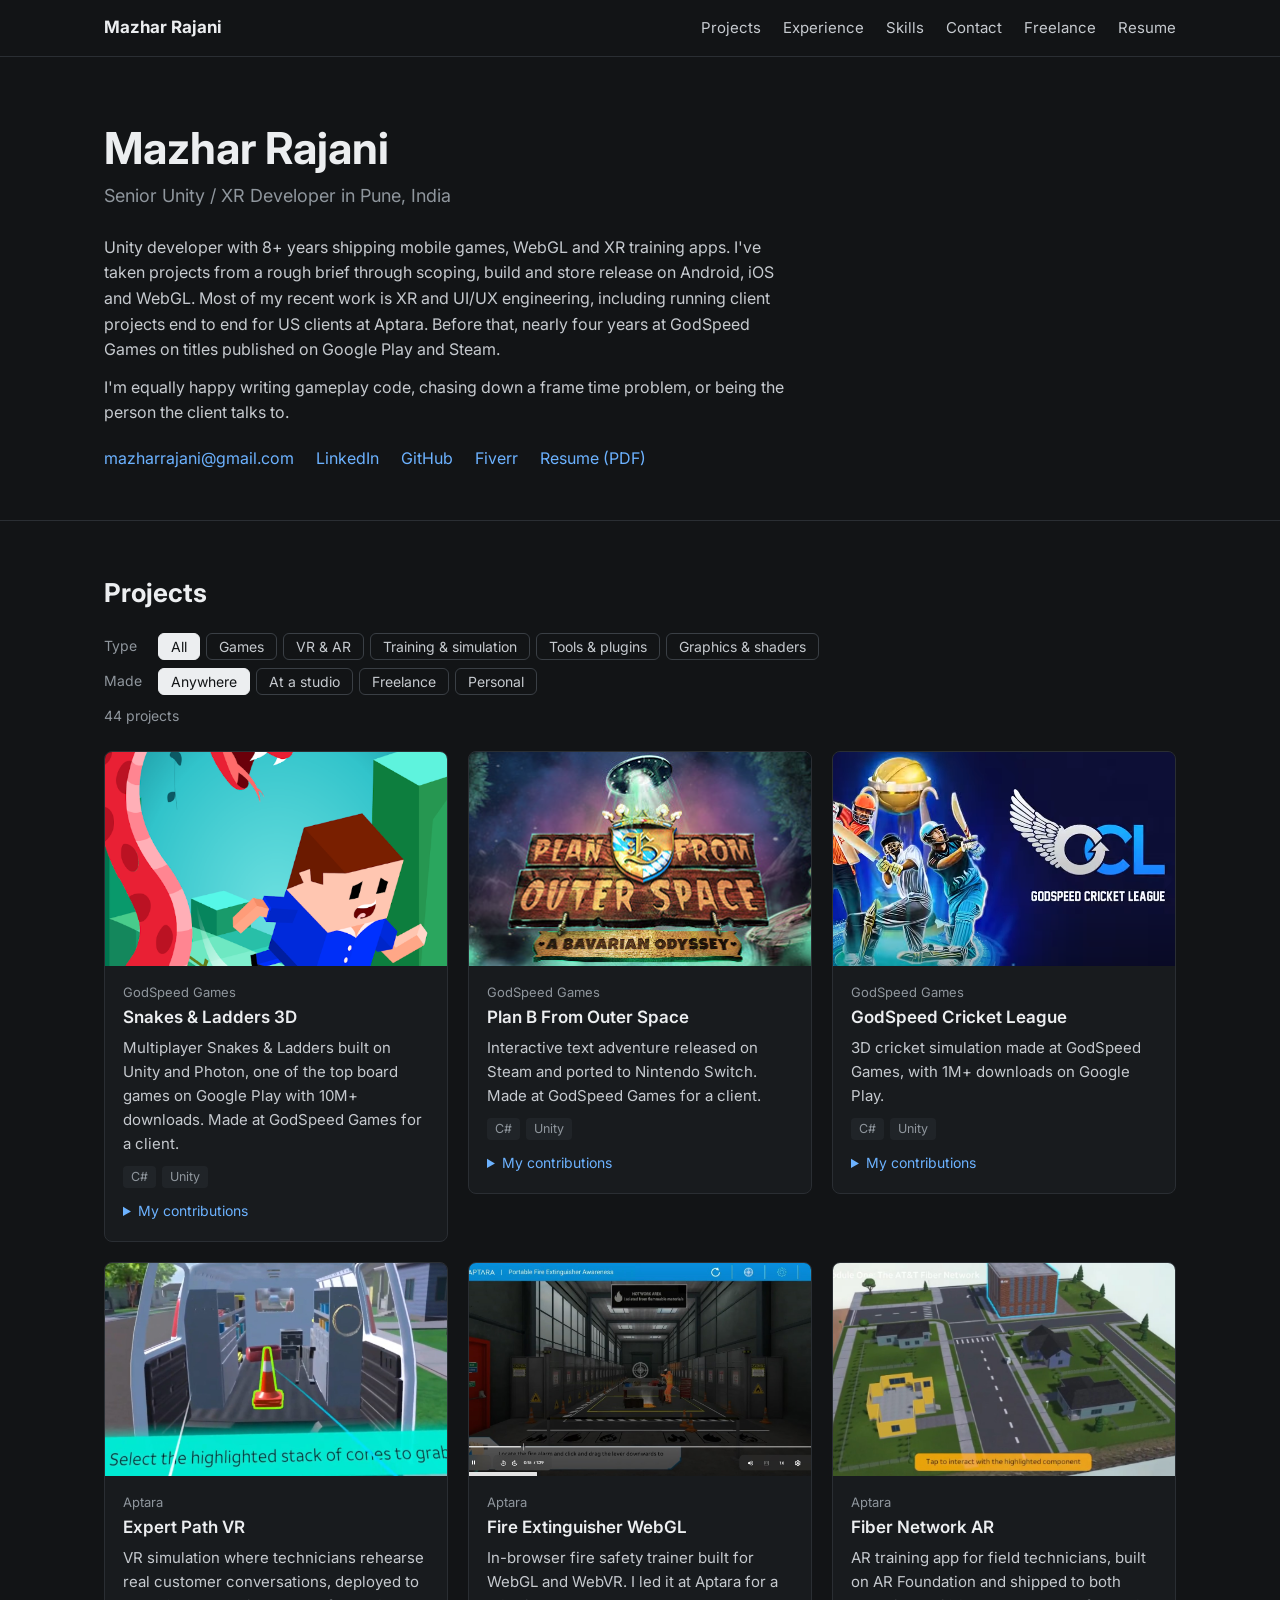
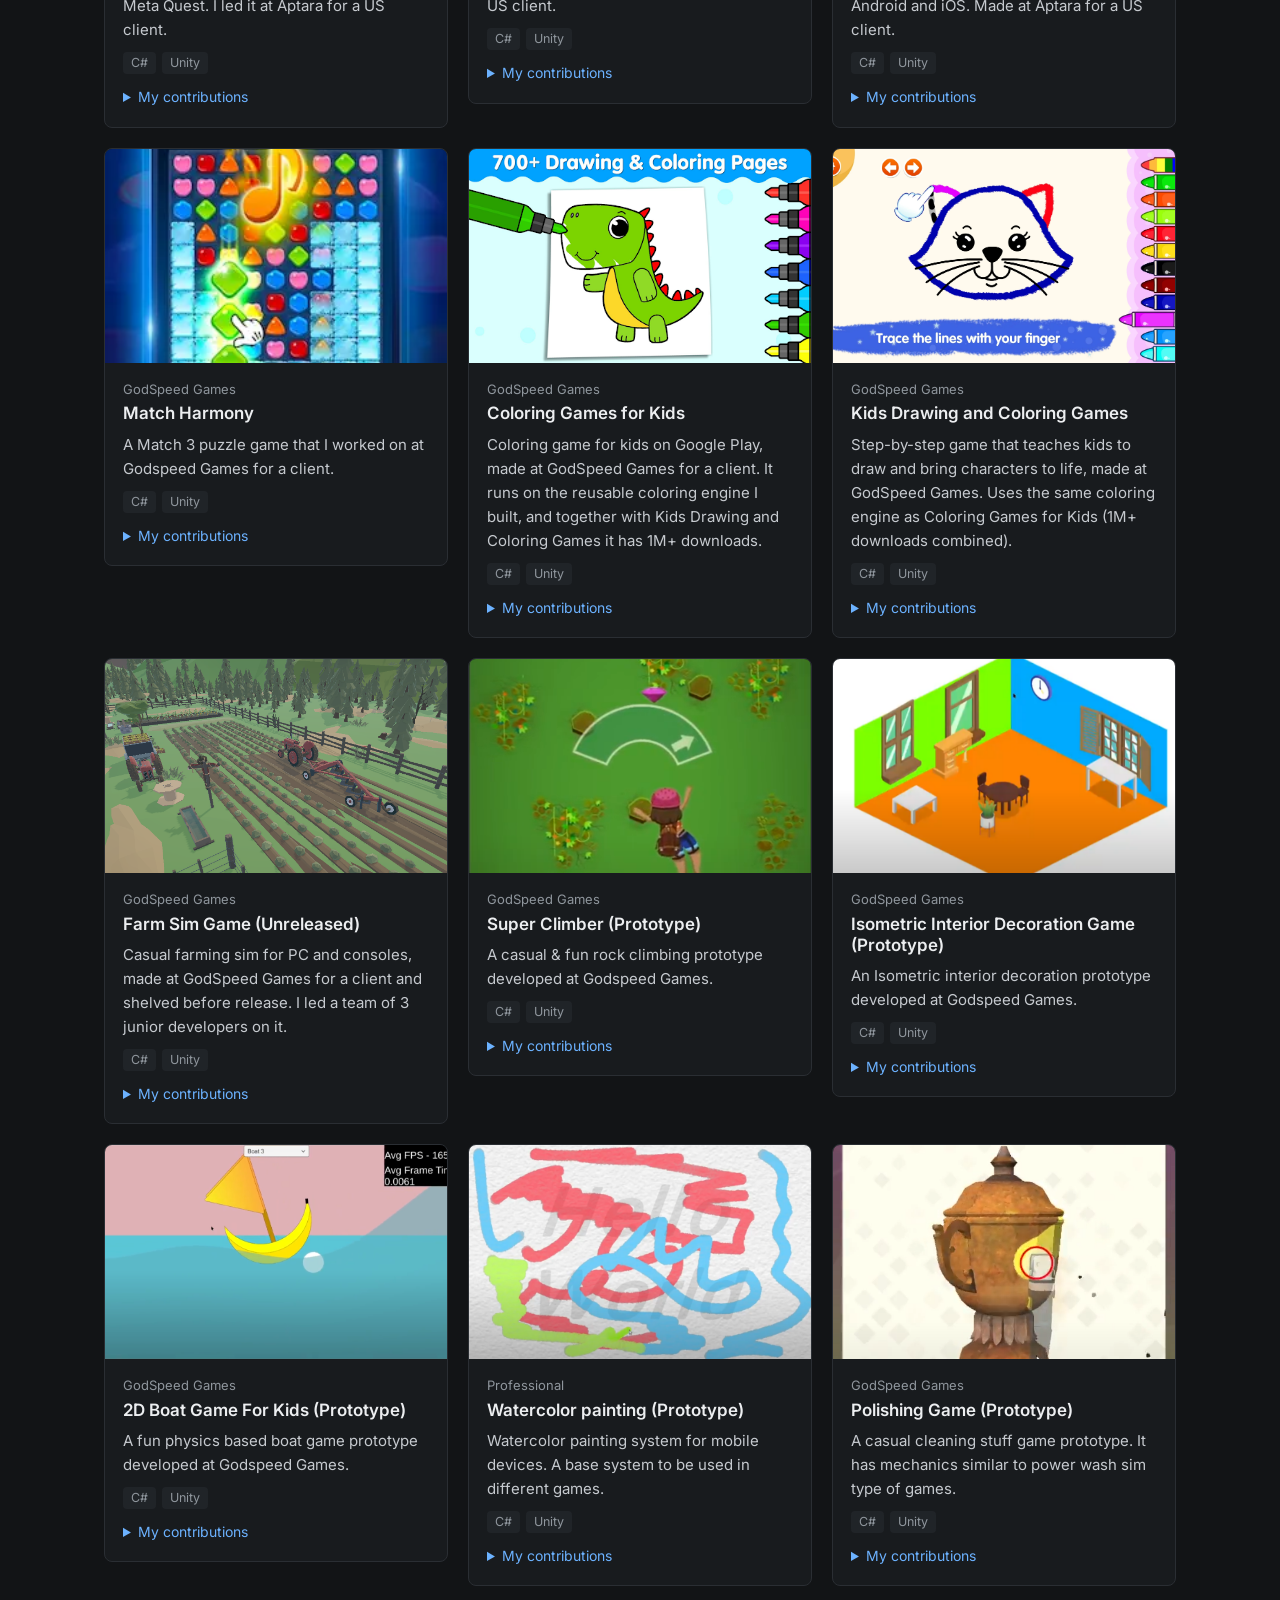
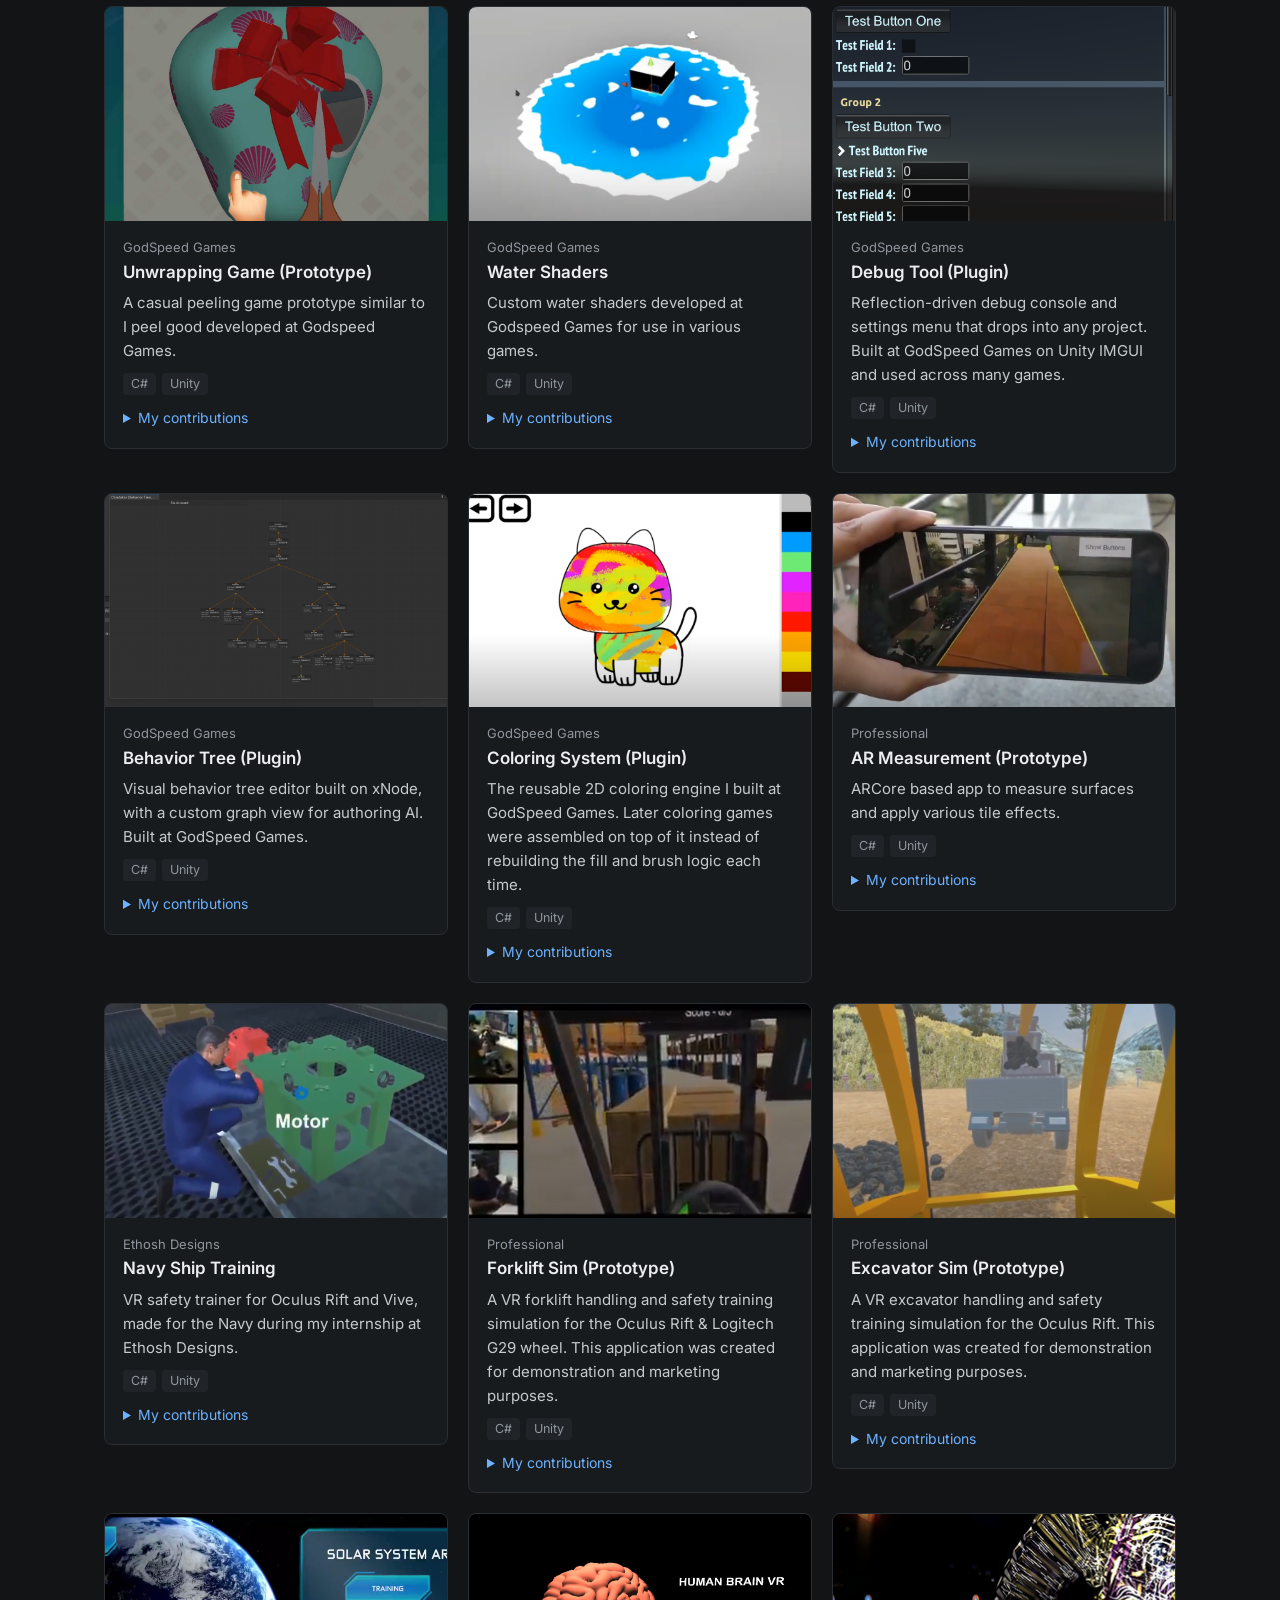
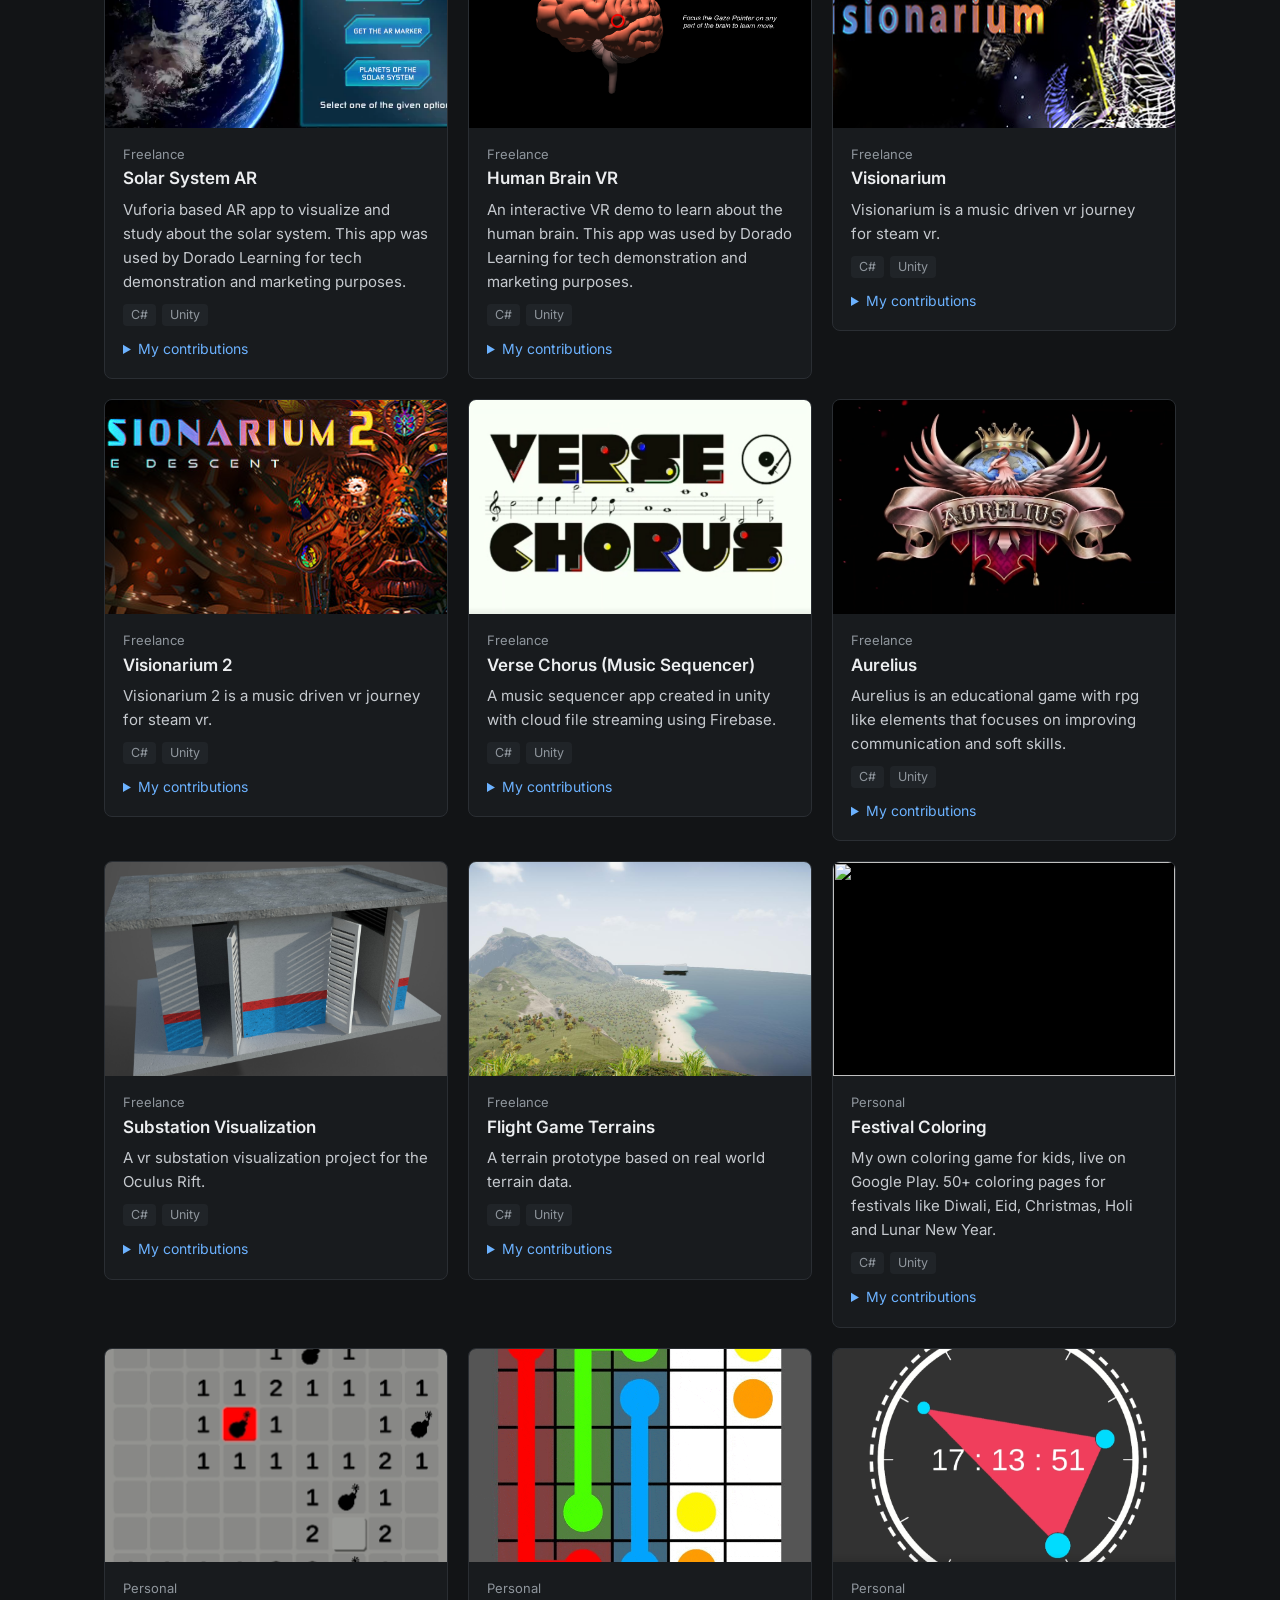
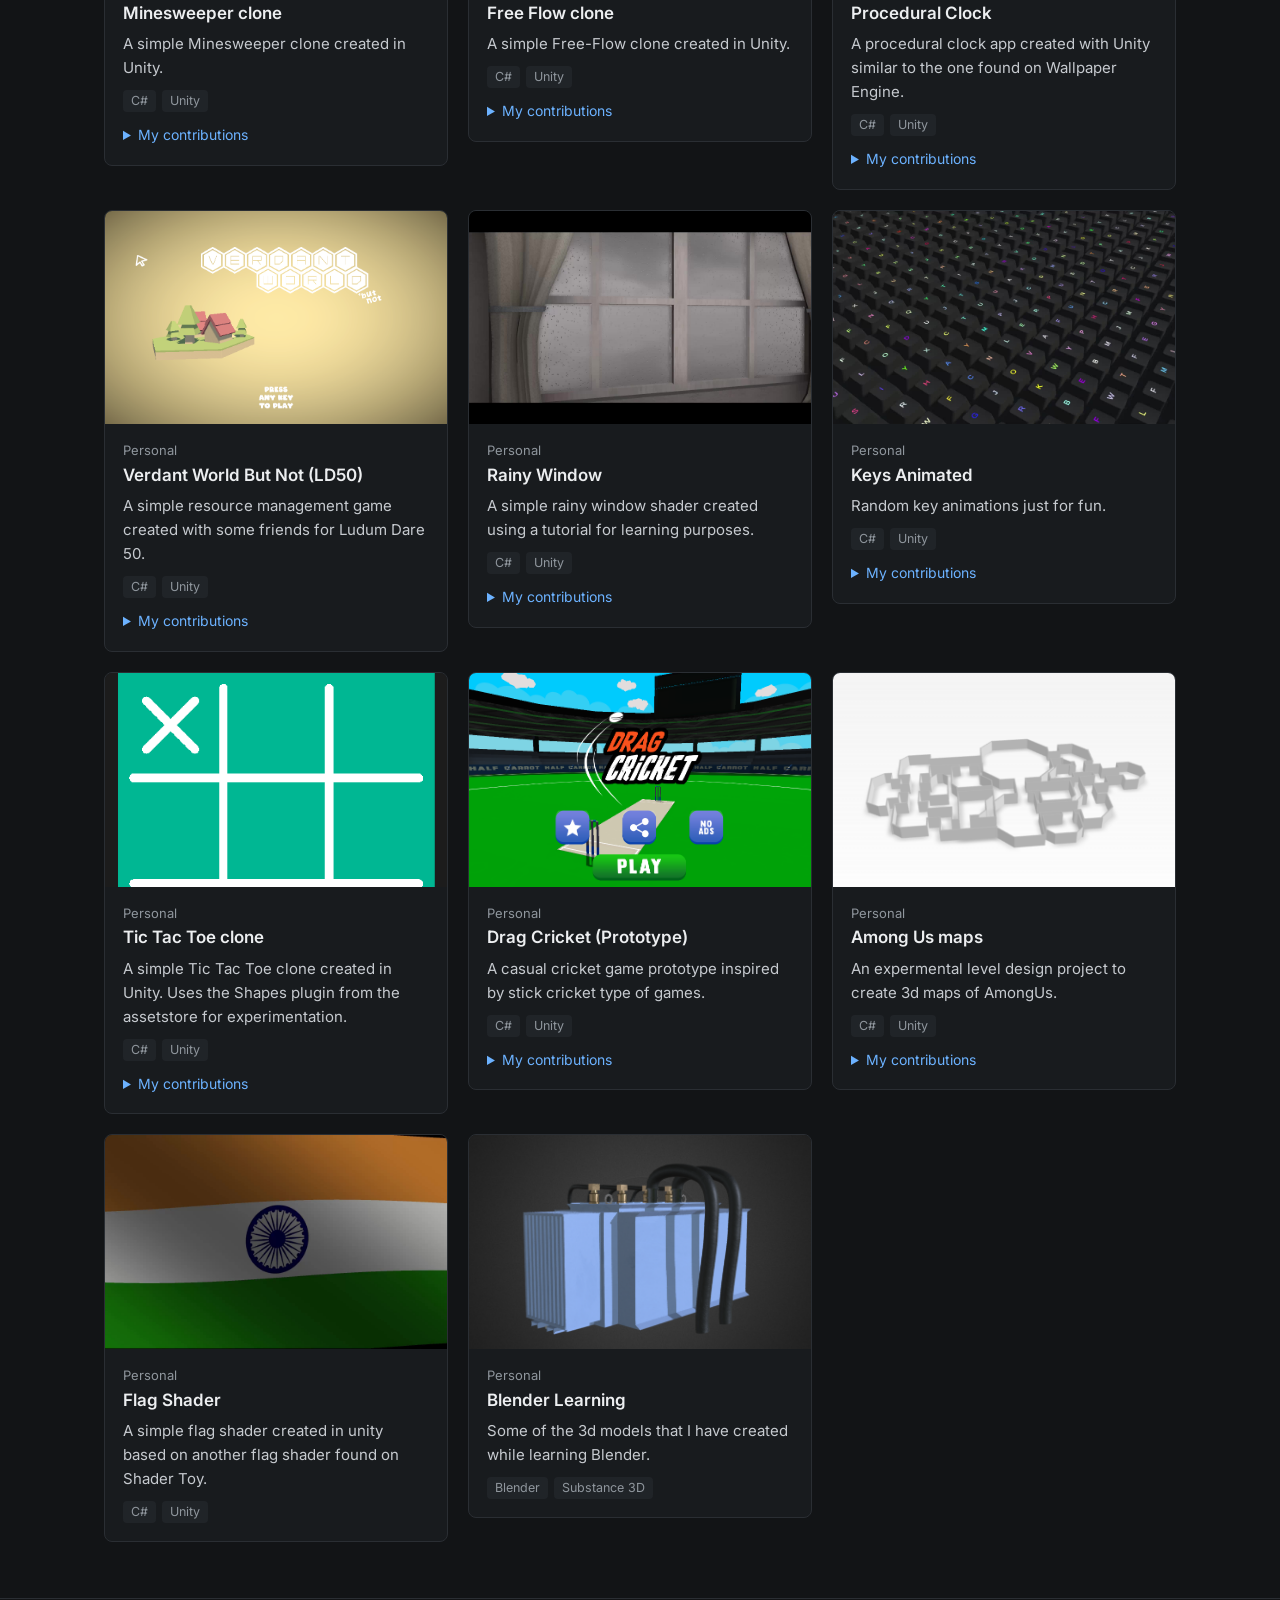
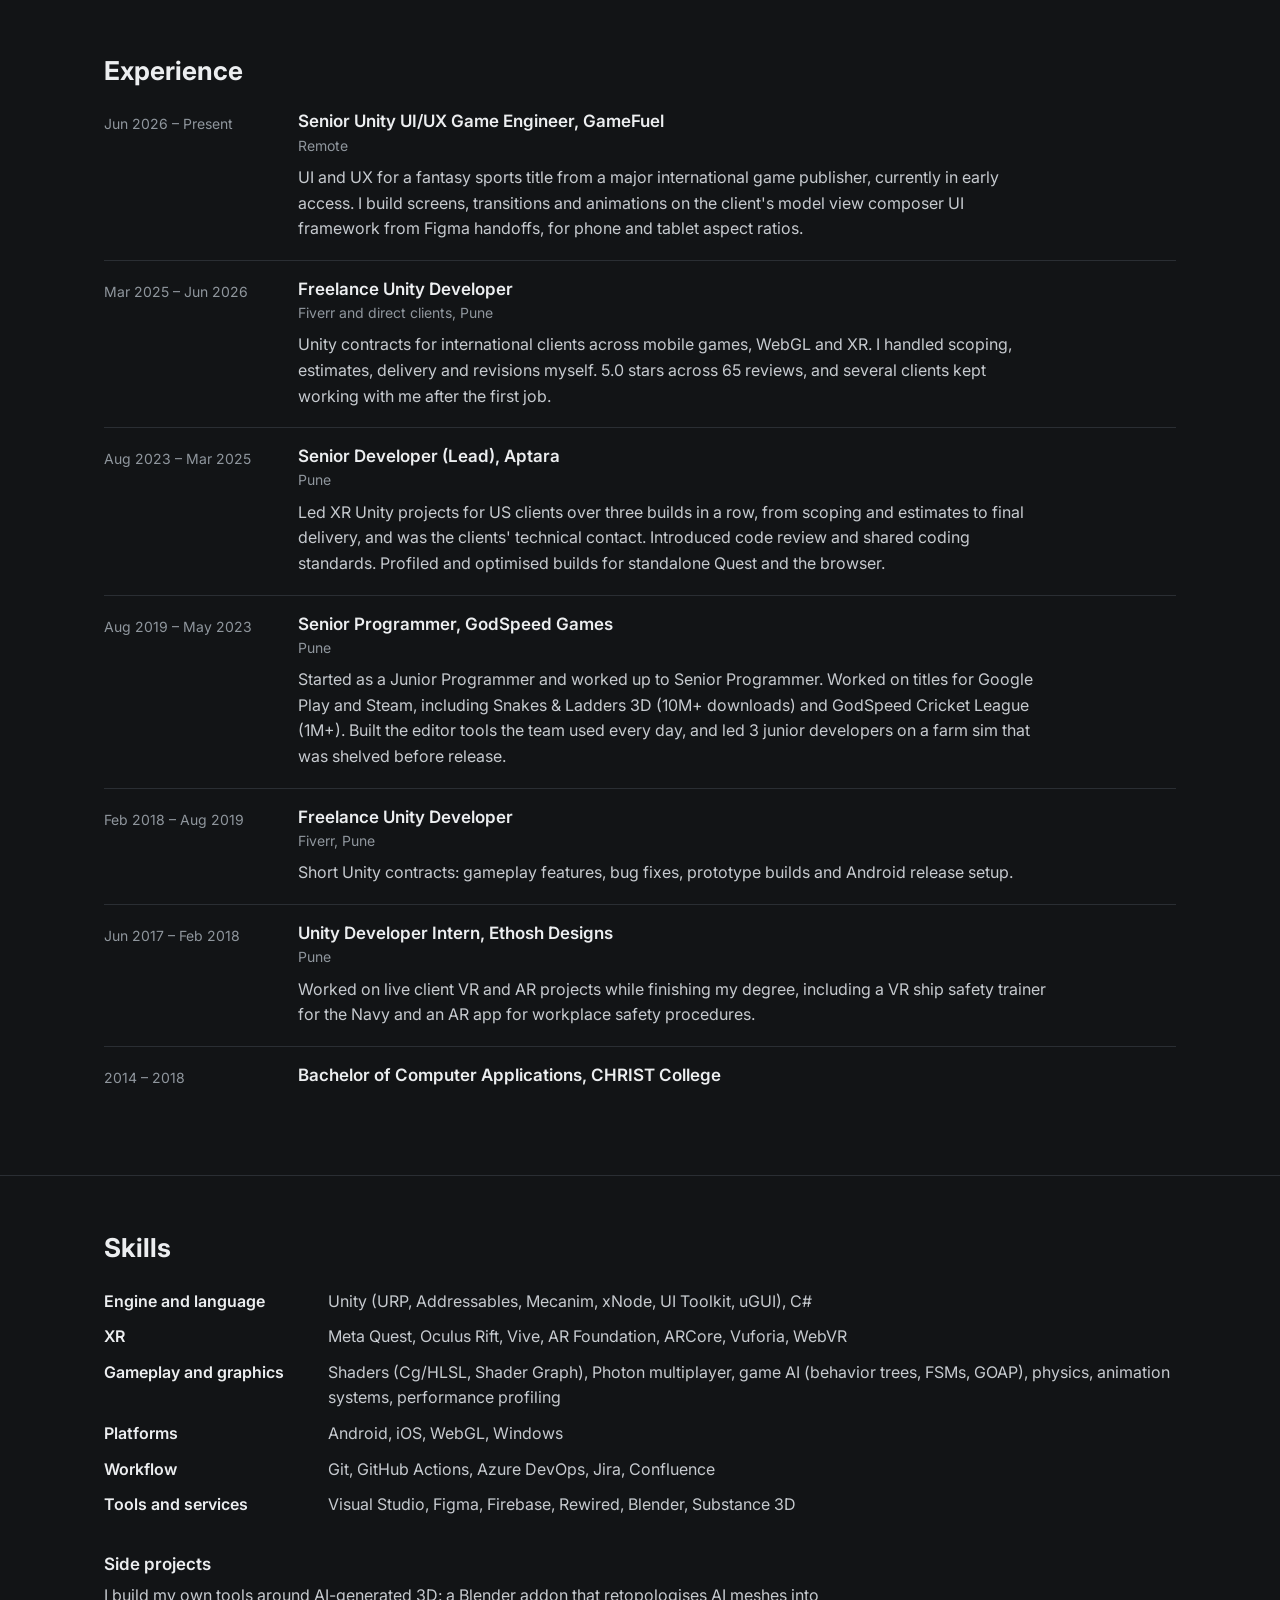
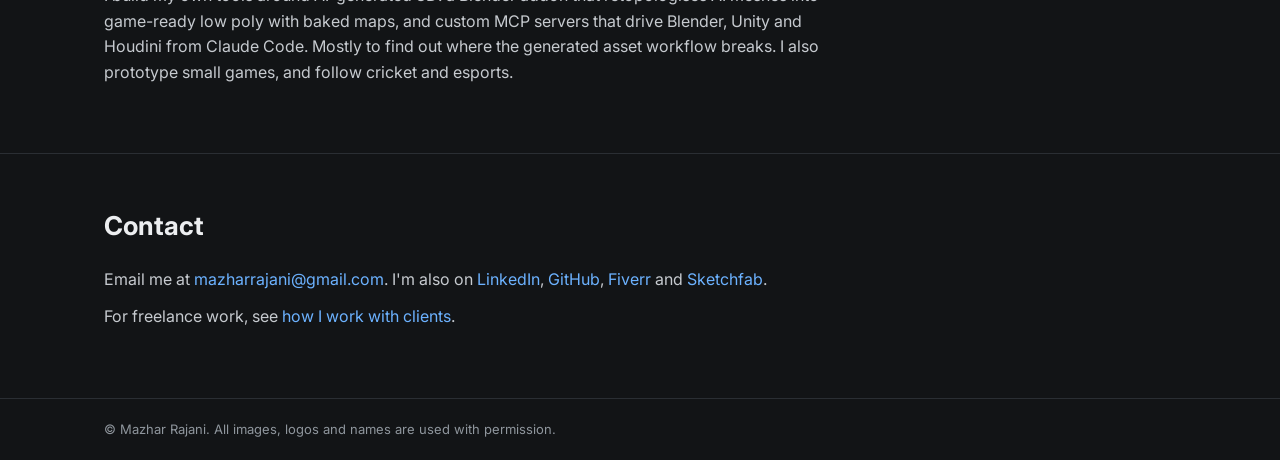
==== index.html @ 75a36d16 "Point the nav Freelance link at Fiverr Co-Authored-By: Claude Opus 5 <noreply@anthropic.com>" ====
<!DOCTYPE html>
<html lang="en">

<head>
    <meta charset="utf-8">
    <meta name="viewport" content="width=device-width, initial-scale=1">
    <title>Mazhar Rajani | Senior Unity / XR Developer</title>
    <meta name="description" content="Senior Unity / XR developer in Pune, India. Mobile games, WebGL and XR training apps.">
    <meta name="theme-color" content="#121416">
    <link rel="manifest" href="manifest.json">
    <link rel="preconnect" href="https://fonts.googleapis.com">
    <link rel="preconnect" href="https://fonts.gstatic.com" crossorigin>
    <link rel="stylesheet" href="https://fonts.googleapis.com/css2?family=Inter:wght@400;500;600;700&display=swap">
    <link rel="stylesheet" href="assets/css/site.css">
</head>

<body>
    <header class="site-nav">
        <div class="wrap nav-inner">
            <a class="brand" href="#top">Mazhar Rajani</a>
            <nav aria-label="Main">
                <ul class="nav-links">
                    <li><a href="#projects">Projects</a></li>
                    <li><a href="#experience">Experience</a></li>
                    <li><a href="#skills">Skills</a></li>
                    <li><a href="#contact">Contact</a></li>
                    <li><a href="https://www.fiverr.com/mazharrajani">Freelance</a></li>
                    <li><a href="assets/Mazhar_Rajani_Resume.pdf">Resume</a></li>
                </ul>
            </nav>
        </div>
    </header>

    <main id="top">
        <!-- About Start -->
        <section class="intro" id="about">
            <div class="wrap">
                <h1>Mazhar Rajani</h1>
                <p class="role">Senior Unity / XR Developer in Pune, India</p>
                <p>Unity developer with 8+ years shipping mobile games, WebGL and XR training apps. I've taken projects from a rough brief through scoping, build and store release on Android, iOS and WebGL. Most of my recent work is XR and UI/UX engineering, including running client projects end to end for US clients at Aptara. Before that, nearly four years at GodSpeed Games on titles published on Google Play and Steam.</p>
                <p>I'm equally happy writing gameplay code, chasing down a frame time problem, or being the person the client talks to.</p>
                <ul class="intro-links">
                    <li><a href="mailto:mazharrajani@gmail.com">mazharrajani@gmail.com</a></li>
                    <li><a href="https://www.linkedin.com/in/mazharrajani/">LinkedIn</a></li>
                    <li><a href="https://github.com/Mazhar-Rajani">GitHub</a></li>
                    <li><a href="https://www.fiverr.com/mazharrajani">Fiverr</a></li>
                    <li><a href="assets/Mazhar_Rajani_Resume.pdf">Resume (PDF)</a></li>
                </ul>
            </div>
        </section>
        <!-- About End -->

        <!-- Projects Start -->
        <section class="section" id="projects">
            <div class="wrap">
                <h2>Projects</h2>
                <div class="filters" role="group" aria-label="Filter projects">
                    <div class="filter-row">
                        <span class="filter-label">Type</span>
                        <button class="chip active" type="button" data-group="tag" data-filter="" aria-pressed="true">All</button>
                        <button class="chip" type="button" data-group="tag" data-filter="game" aria-pressed="false">Games</button>
                        <button class="chip" type="button" data-group="tag" data-filter="vr ar" aria-pressed="false">VR &amp; AR</button>
                        <button class="chip" type="button" data-group="tag" data-filter="training" aria-pressed="false">Training &amp; simulation</button>
                        <button class="chip" type="button" data-group="tag" data-filter="tool" aria-pressed="false">Tools &amp; plugins</button>
                        <button class="chip" type="button" data-group="tag" data-filter="graphics" aria-pressed="false">Graphics &amp; shaders</button>
                    </div>
                    <div class="filter-row">
                        <span class="filter-label">Made</span>
                        <button class="chip active" type="button" data-group="section" data-filter="" aria-pressed="true">Anywhere</button>
                        <button class="chip" type="button" data-group="section" data-filter="professional" aria-pressed="false">At a studio</button>
                        <button class="chip" type="button" data-group="section" data-filter="freelance" aria-pressed="false">Freelance</button>
                        <button class="chip" type="button" data-group="section" data-filter="personal" aria-pressed="false">Personal</button>
                    </div>
                    <p class="filter-count" id="filter-count" aria-live="polite">44 projects</p>
                </div>
                <div class="project-grid">
<!-- ADD PROJECT TEMPLATE BETWEEN THESE TAGS ONLY (START). Copy templates/project_tile.html, then run tools/tag_projects.py -->
<!-- Project Tile template (Snakes & Ladders 3D)-->
<article class="project" data-section="professional" data-tags="game">
    <a class="project-media" href="https://play.google.com/store/apps/details?id=com.idz.snakes.and.ladders.dice.board.games" target="_blank" rel="noopener" tabindex="-1"><img src="assets/img/snl.png" alt="" loading="lazy"></a>
    <div class="project-body">
        <p class="project-origin">GodSpeed Games</p>
        <h3 class="project-title"><a href="https://play.google.com/store/apps/details?id=com.idz.snakes.and.ladders.dice.board.games" target="_blank" rel="noopener">Snakes &amp; Ladders 3D</a></h3>
        <p class="project-desc">Multiplayer Snakes &amp; Ladders built on Unity and Photon, one of the top board games on Google Play with 10M+ downloads. Made at GodSpeed Games for a client.</p>
        <ul class="project-tech"><li>C#</li><li>Unity</li></ul>
        <details class="project-contrib">
            <summary>My contributions</summary>
            <ul>
                <li class="contrib-item">Gameplay Implementation</li>
                <li class="contrib-item">Finite state machine based AI</li>
                <li class="contrib-item">Turn based multiplayer using Photon</li>
                <li class="contrib-item">Level design tools &amp; editor scripting</li>
            </ul>
        </details>
    </div>
</article>
<!-- Project Tile template End-->

<!-- Project Tile template (Plan B From Outer Space)-->
<article class="project" data-section="professional" data-tags="game">
    <a class="project-media" href="https://store.steampowered.com/app/1683620/Plan_B_from_Outer_Space_A_Bavarian_Odyssey/" target="_blank" rel="noopener" tabindex="-1"><img src="assets/img/planb.jpg" alt="" loading="lazy"></a>
    <div class="project-body">
        <p class="project-origin">GodSpeed Games</p>
        <h3 class="project-title"><a href="https://store.steampowered.com/app/1683620/Plan_B_from_Outer_Space_A_Bavarian_Odyssey/" target="_blank" rel="noopener">Plan B From Outer Space</a></h3>
        <p class="project-desc">Interactive text adventure released on Steam and ported to Nintendo Switch. Made at GodSpeed Games for a client.</p>
        <ul class="project-tech"><li>C#</li><li>Unity</li></ul>
        <details class="project-contrib">
            <summary>My contributions</summary>
            <ul>
                <li class="contrib-item">Full gamepad support using the Rewired input plugin</li>
                <li class="contrib-item">Partial localization scripting</li>
                <li class="contrib-item">Nintendo Switch port</li>
                <li class="contrib-item">Various bug fixes and support</li>
            </ul>
        </details>
    </div>
</article>
<!-- Project Tile template End-->

<!-- Project Tile template (Godspeed Cricket League)-->
<article class="project" data-section="professional" data-tags="game">
    <a class="project-media" href="https://play.google.com/store/apps/details?id=com.godspeedgames.cricket" target="_blank" rel="noopener" tabindex="-1"><img src="assets/img/gcl_1.png" alt="" loading="lazy"></a>
    <div class="project-body">
        <p class="project-origin">GodSpeed Games</p>
        <h3 class="project-title"><a href="https://play.google.com/store/apps/details?id=com.godspeedgames.cricket" target="_blank" rel="noopener">GodSpeed Cricket League</a></h3>
        <p class="project-desc">3D cricket simulation made at GodSpeed Games, with 1M+ downloads on Google Play.</p>
        <ul class="project-tech"><li>C#</li><li>Unity</li></ul>
        <details class="project-contrib">
            <summary>My contributions</summary>
            <ul>
                <li class="contrib-item">Finite state machine based AI</li>
                <li class="contrib-item">Implementation of motion capture animations using Mecanim</li>
                <li class="contrib-item">Main Menu &amp; Shop UI implementation</li>
                <li class="contrib-item">Cinematic camera system and editor tools</li>
                <li class="contrib-item">A custom shader for player jersey numbers</li>
            </ul>
        </details>
    </div>
</article>
<!-- Project Tile template End-->

<!-- Project Tile template (Expert Path VR)-->
<article class="project" data-section="professional" data-tags="vr training">
    <a class="project-media" href="https://drive.google.com/file/d/1Mq_BoGLMRlixQ3awODf4XaJOcmB5tQr3/view?usp=sharing" target="_blank" rel="noopener" tabindex="-1"><img src="assets/img/expertpath.jpg" alt="" loading="lazy"></a>
    <div class="project-body">
        <p class="project-origin">Aptara</p>
        <h3 class="project-title"><a href="https://drive.google.com/file/d/1Mq_BoGLMRlixQ3awODf4XaJOcmB5tQr3/view?usp=sharing" target="_blank" rel="noopener">Expert Path VR</a></h3>
        <p class="project-desc">VR simulation where technicians rehearse real customer conversations, deployed to Meta Quest. I led it at Aptara for a US client.</p>
        <ul class="project-tech"><li>C#</li><li>Unity</li></ul>
        <details class="project-contrib">
            <summary>My contributions</summary>
            <ul>
                <li class="contrib-item">Led the project: scoping, estimates and delivery</li>
                <li class="contrib-item">Twine based dialogue system</li>
                <li class="contrib-item">Custom animations and voiceover for NPCs</li>
                <li class="contrib-item">Modular scene based conversations</li>
                <li class="contrib-item">VR interactivities using controllers</li>
                <li class="contrib-item">Deployed on Meta Quest</li>
            </ul>
        </details>
    </div>
</article>
<!-- Project Tile template End-->

<!-- Project Tile template (Fire Extinguisher WebGL)-->
<article class="project" data-section="professional" data-tags="vr training">
    <a class="project-media" href="https://drive.google.com/file/d/1qdU-Oghs3f4ciA-vIgeRVyoWR7QlhP15/view?usp=sharing" target="_blank" rel="noopener" tabindex="-1"><img src="assets/img/fire.jpg" alt="" loading="lazy"></a>
    <div class="project-body">
        <p class="project-origin">Aptara</p>
        <h3 class="project-title"><a href="https://drive.google.com/file/d/1qdU-Oghs3f4ciA-vIgeRVyoWR7QlhP15/view?usp=sharing" target="_blank" rel="noopener">Fire Extinguisher WebGL</a></h3>
        <p class="project-desc">In-browser fire safety trainer built for WebGL and WebVR. I led it at Aptara for a US client.</p>
        <ul class="project-tech"><li>C#</li><li>Unity</li></ul>
        <details class="project-contrib">
            <summary>My contributions</summary>
            <ul>
                <li class="contrib-item">Led the project: scoping, estimates and delivery</li>
                <li class="contrib-item">WebGL and WebVR based simulation</li>
                <li class="contrib-item">State machine based modular saftey procedure</li>
                <li class="contrib-item">Reactive animations for npcs during fire emergency</li>
                <li class="contrib-item">Simplified FPS controller for learners</li>
                <li class="contrib-item">Custom training module for new learners</li>
            </ul>
        </details>
    </div>
</article>
<!-- Project Tile template End-->

<!-- Project Tile template (Fiber Network AR)-->
<article class="project" data-section="professional" data-tags="ar training">
    <a class="project-media" href="https://drive.google.com/file/d/1scSpaKQw1y_bJedtHDsHmkkl8OHkrGXG/view?usp=sharing" target="_blank" rel="noopener" tabindex="-1"><img src="assets/img/fiber.jpg" alt="" loading="lazy"></a>
    <div class="project-body">
        <p class="project-origin">Aptara</p>
        <h3 class="project-title"><a href="https://drive.google.com/file/d/1scSpaKQw1y_bJedtHDsHmkkl8OHkrGXG/view?usp=sharing" target="_blank" rel="noopener">Fiber Network AR</a></h3>
        <p class="project-desc">AR training app for field technicians, built on AR Foundation and shipped to both Android and iOS. Made at Aptara for a US client.</p>
        <ul class="project-tech"><li>C#</li><li>Unity</li></ul>
        <details class="project-contrib">
            <summary>My contributions</summary>
            <ul>
                <li class="contrib-item">AR Foundation based system</li>
                <li class="contrib-item">Deployed on Android and iOS platforms</li>
                <li class="contrib-item">Module system for exploring different components</li>
                <li class="contrib-item">Interactivities in AR for immersion</li>
                <li class="contrib-item">Voiceover and instructions for guiding learners</li>
            </ul>
        </details>
    </div>
</article>
<!-- Project Tile template End-->

<!-- Project Tile template (Match Harmony)-->
<article class="project" data-section="professional" data-tags="game">
    <a class="project-media" href="https://games.skillz.com/games/puzzle/match-harmony-5582" target="_blank" rel="noopener" tabindex="-1"><img src="assets/img/mharmony.webp" alt="" loading="lazy"></a>
    <div class="project-body">
        <p class="project-origin">GodSpeed Games</p>
        <h3 class="project-title"><a href="https://games.skillz.com/games/puzzle/match-harmony-5582" target="_blank" rel="noopener">Match Harmony</a></h3>
        <p class="project-desc">A Match 3 puzzle game that I worked on at Godspeed Games for a client.</p>
        <ul class="project-tech"><li>C#</li><li>Unity</li></ul>
        <details class="project-contrib">
            <summary>My contributions</summary>
            <ul>
                <li class="contrib-item">iOS port</li>
                <li class="contrib-item">Skillz sdk implementation</li>
                <li class="contrib-item">Scripted various game modes using the existing core system</li>
                <li class="contrib-item">Technical support for iOS related issues during release and post release</li>
            </ul>
        </details>
    </div>
</article>
<!-- Project Tile template End-->

<!-- Project Tile template (Coloring Games for Kids)-->
<article class="project" data-section="professional" data-tags="game graphics">
    <a class="project-media" href="https://play.google.com/store/apps/details?id=com.iz.coloring.games.kids.drawing.book.color.by.number" target="_blank" rel="noopener" tabindex="-1"><img src="assets/img/coloring.webp" alt="" loading="lazy"></a>
    <div class="project-body">
        <p class="project-origin">GodSpeed Games</p>
        <h3 class="project-title"><a href="https://play.google.com/store/apps/details?id=com.iz.coloring.games.kids.drawing.book.color.by.number" target="_blank" rel="noopener">Coloring Games for Kids</a></h3>
        <p class="project-desc">Coloring game for kids on Google Play, made at GodSpeed Games for a client. It runs on the reusable coloring engine I built, and together with Kids Drawing and Coloring Games it has 1M+ downloads.</p>
        <ul class="project-tech"><li>C#</li><li>Unity</li></ul>
        <details class="project-contrib">
            <summary>My contributions</summary>
            <ul>
                <li class="contrib-item">Implemented the core coloring system that is used in this and many other such games</li>
                <li class="contrib-item">Custom shaders and tooling for sprite coloring</li>
            </ul>
        </details>
    </div>
</article>
<!-- Project Tile template End-->

<!-- Project Tile template (Kids Drawing Games)-->
<article class="project" data-section="professional" data-tags="game">
    <a class="project-media" href="https://play.google.com/store/apps/details?id=com.iz.kitty.coloring.book.kids.drawing.cat.games.girls.color.by.number.learn.draw.paint.animal" target="_blank" rel="noopener" tabindex="-1"><img src="assets/img/drawing.webp" alt="" loading="lazy"></a>
    <div class="project-body">
        <p class="project-origin">GodSpeed Games</p>
        <h3 class="project-title"><a href="https://play.google.com/store/apps/details?id=com.iz.kitty.coloring.book.kids.drawing.cat.games.girls.color.by.number.learn.draw.paint.animal" target="_blank" rel="noopener">Kids Drawing and Coloring Games</a></h3>
        <p class="project-desc">Step-by-step game that teaches kids to draw and bring characters to life, made at GodSpeed Games. Uses the same coloring engine as Coloring Games for Kids (1M+ downloads combined).</p>
        <ul class="project-tech"><li>C#</li><li>Unity</li></ul>
        <details class="project-contrib">
            <summary>My contributions</summary>
            <ul>
                <li class="contrib-item">Implemented the base drawing &amp; coloring system</li>
                <li class="contrib-item">Implemented a modular hand tutorial system</li>
                <li class="contrib-item">State machine based modular gameplay loop</li>
                <li class="contrib-item">Created a xNode based level editor for the artists to easily create levels</li>
            </ul>
        </details>
    </div>
</article>
<!-- Project Tile template End-->

<!-- Project Tile template (Farm sim game)-->
<article class="project" data-section="professional" data-tags="game">
    <div class="project-media"><img src="assets/img/farm.png" alt="" loading="lazy"></div>
    <div class="project-body">
        <p class="project-origin">GodSpeed Games</p>
        <h3 class="project-title">Farm Sim Game (Unreleased)</h3>
        <p class="project-desc">Casual farming sim for PC and consoles, made at GodSpeed Games for a client and shelved before release. I led a team of 3 junior developers on it.</p>
        <ul class="project-tech"><li>C#</li><li>Unity</li></ul>
        <details class="project-contrib">
            <summary>My contributions</summary>
            <ul>
                <li class="contrib-item">Led 3 junior developers: task breakdown, code review and onboarding</li>
                <li class="contrib-item">Full AI implementation using Behavior Trees</li>
                <li class="contrib-item">Developed a custom modular Behavior Trees plugin using xNode</li>
                <li class="contrib-item">Dynamic snow shader for levels with designer friendly tooling</li>
                <li class="contrib-item">Addressable based asset and scene loading for easier content maintenance and performance</li>
                <li class="contrib-item">Crossplatform input system using Rewired</li>
                <li class="contrib-item">Level editor tools (wip)</li>
            </ul>
        </details>
    </div>
</article>
<!-- Project Tile template End-->

<!-- Project Tile template (Super Climber)-->
<article class="project" data-section="professional" data-tags="game">
    <a class="project-media" href="https://drive.google.com/file/d/1ccpFWJeWORiA6UCXag6xaII6I-MA7qGH/view?usp=share_link" target="_blank" rel="noopener" tabindex="-1"><img src="assets/img/sclimber.png" alt="" loading="lazy"></a>
    <div class="project-body">
        <p class="project-origin">GodSpeed Games</p>
        <h3 class="project-title"><a href="https://drive.google.com/file/d/1ccpFWJeWORiA6UCXag6xaII6I-MA7qGH/view?usp=share_link" target="_blank" rel="noopener">Super Climber (Prototype)</a></h3>
        <p class="project-desc">A casual &amp; fun rock climbing prototype developed at Godspeed Games.</p>
        <ul class="project-tech"><li>C#</li><li>Unity</li></ul>
        <details class="project-contrib">
            <summary>My contributions</summary>
            <ul>
                <li class="contrib-item">Gameplay mechanics</li>
                <li class="contrib-item">Animation implementation using Spine</li>
                <li class="contrib-item">Level editor to easily create challenging and fun levels</li>
            </ul>
        </details>
    </div>
</article>
<!-- Project Tile template End-->

<!-- Project Tile template (Isometric Decoration Game)-->
<article class="project" data-section="professional" data-tags="game">
    <a class="project-media" href="https://drive.google.com/drive/folders/1xZvCwre50oi1r0udixvJ5fFHCrvac_6l?usp=share_link" target="_blank" rel="noopener" tabindex="-1"><img src="assets/img/deco.png" alt="" loading="lazy"></a>
    <div class="project-body">
        <p class="project-origin">GodSpeed Games</p>
        <h3 class="project-title"><a href="https://drive.google.com/drive/folders/1xZvCwre50oi1r0udixvJ5fFHCrvac_6l?usp=share_link" target="_blank" rel="noopener">Isometric Interior Decoration Game (Prototype)</a></h3>
        <p class="project-desc">An Isometric interior decoration prototype developed at Godspeed Games.</p>
        <ul class="project-tech"><li>C#</li><li>Unity</li></ul>
        <details class="project-contrib">
            <summary>My contributions</summary>
            <ul>
                <li class="contrib-item">Modular isometric grid system</li>
                <li class="contrib-item">Gameplay mechanics</li>
            </ul>
        </details>
    </div>
</article>
<!-- Project Tile template End-->

<!-- Project Tile template (2D Boat Game)-->
<article class="project" data-section="professional" data-tags="game">
    <a class="project-media" href="https://drive.google.com/drive/folders/1ZKp8jBT2Gr5-GAGnhZL04_-47zxqdiDp?usp=share_link" target="_blank" rel="noopener" tabindex="-1"><img src="assets/img/boat.png" alt="" loading="lazy"></a>
    <div class="project-body">
        <p class="project-origin">GodSpeed Games</p>
        <h3 class="project-title"><a href="https://drive.google.com/drive/folders/1ZKp8jBT2Gr5-GAGnhZL04_-47zxqdiDp?usp=share_link" target="_blank" rel="noopener">2D Boat Game For Kids (Prototype)</a></h3>
        <p class="project-desc">A fun physics based boat game prototype developed at Godspeed Games.</p>
        <ul class="project-tech"><li>C#</li><li>Unity</li></ul>
        <details class="project-contrib">
            <summary>My contributions</summary>
            <ul>
                <li class="contrib-item">2D water system with procedural wave &amp; ripple generation</li>
                <li class="contrib-item">Custom water shader</li>
                <li class="contrib-item">Boat mechanics</li>
            </ul>
        </details>
    </div>
</article>
<!-- Project Tile template End-->

<!-- Project Tile template (Watercolor painting)-->
<article class="project" data-section="professional" data-tags="tool graphics">
    <a class="project-media" href="https://drive.google.com/drive/folders/1RoLiUubbCR6f9G3bZdixCYU3MaOAC9_M?usp=share_link" target="_blank" rel="noopener" tabindex="-1"><img src="assets/img/watercolor.png" alt="" loading="lazy"></a>
    <div class="project-body">
        <p class="project-origin">Professional</p>
        <h3 class="project-title"><a href="https://drive.google.com/drive/folders/1RoLiUubbCR6f9G3bZdixCYU3MaOAC9_M?usp=share_link" target="_blank" rel="noopener">Watercolor painting (Prototype)</a></h3>
        <p class="project-desc">Watercolor painting system for mobile devices. A base system to be used in different games.</p>
        <ul class="project-tech"><li>C#</li><li>Unity</li></ul>
        <details class="project-contrib">
            <summary>My contributions</summary>
            <ul>
                <li class="contrib-item">Implemented various algorithms to create a water simulation</li>
                <li class="contrib-item">Color blending based on the Kubleka-Munk system</li>
                <li class="contrib-item">Customized brushes and masking systen</li>
                <li class="contrib-item">Applied the base system to various game prototypes</li>
            </ul>
        </details>
    </div>
</article>
<!-- Project Tile template End-->

<!-- Project Tile template (Polishing Game)-->
<article class="project" data-section="professional" data-tags="game">
    <a class="project-media" href="https://drive.google.com/file/d/1X82yRaN5oHrFXu4ZjG4VqT8wk4STkw7w/view?usp=share_link" target="_blank" rel="noopener" tabindex="-1"><img src="assets/img/polish.png" alt="" loading="lazy"></a>
    <div class="project-body">
        <p class="project-origin">GodSpeed Games</p>
        <h3 class="project-title"><a href="https://drive.google.com/file/d/1X82yRaN5oHrFXu4ZjG4VqT8wk4STkw7w/view?usp=share_link" target="_blank" rel="noopener">Polishing Game (Prototype)</a></h3>
        <p class="project-desc">A casual cleaning stuff game prototype. It has mechanics similar to power wash sim type of games.</p>
        <ul class="project-tech"><li>C#</li><li>Unity</li></ul>
        <details class="project-contrib">
            <summary>My contributions</summary>
            <ul>
                <li class="contrib-item">Implemented a modular cleaning system</li>
                <li class="contrib-item">Uses command buffers and custom shaders for cleaning</li>
                <li class="contrib-item">Gameplay loop &amp; progression</li>
            </ul>
        </details>
    </div>
</article>
<!-- Project Tile template End-->

<!-- Project Tile template (Unwrapping Game)-->
<article class="project" data-section="professional" data-tags="game">
    <div class="project-media"><img src="assets/img/Unwrap.jpg" alt="" loading="lazy"></div>
    <div class="project-body">
        <p class="project-origin">GodSpeed Games</p>
        <h3 class="project-title">Unwrapping Game (Prototype)</h3>
        <p class="project-desc">A casual peeling game prototype similar to I peel good developed at Godspeed Games.</p>
        <ul class="project-tech"><li>C#</li><li>Unity</li></ul>
        <details class="project-contrib">
            <summary>My contributions</summary>
            <ul>
                <li class="contrib-item">Implemented a basic mesh cutting system</li>
                <li class="contrib-item">Procedural peel generation with uv mapping</li>
                <li class="contrib-item">Uses delaunay triangulation for generated meshes</li>
                <li class="contrib-item">Gameplay loop and progression</li>
            </ul>
        </details>
    </div>
</article>
<!-- Project Tile template End-->

<!-- Project Tile template (Water Shaders)-->
<article class="project" data-section="professional" data-tags="graphics">
    <a class="project-media" href="https://drive.google.com/drive/folders/10VWQj3mbKrcrOrMemHMr_fw3qDlilC2y?usp=share_link" target="_blank" rel="noopener" tabindex="-1"><img src="assets/img/water.png" alt="" loading="lazy"></a>
    <div class="project-body">
        <p class="project-origin">GodSpeed Games</p>
        <h3 class="project-title"><a href="https://drive.google.com/drive/folders/10VWQj3mbKrcrOrMemHMr_fw3qDlilC2y?usp=share_link" target="_blank" rel="noopener">Water Shaders</a></h3>
        <p class="project-desc">Custom water shaders developed at Godspeed Games for use in various games.</p>
        <ul class="project-tech"><li>C#</li><li>Unity</li></ul>
        <details class="project-contrib">
            <summary>My contributions</summary>
            <ul>
                <li class="contrib-item">Created custom shaders for water effects</li>
            </ul>
        </details>
    </div>
</article>
<!-- Project Tile template End-->

<!-- Project Tile template (Debug Tool)-->
<article class="project" data-section="professional" data-tags="tool">
    <a class="project-media" href="https://drive.google.com/file/d/1FywCTrSqEVWQd4TdiFviIB8CPfP20DFM/view?usp=share_link" target="_blank" rel="noopener" tabindex="-1"><img src="assets/img/devtool.png" alt="" loading="lazy"></a>
    <div class="project-body">
        <p class="project-origin">GodSpeed Games</p>
        <h3 class="project-title"><a href="https://drive.google.com/file/d/1FywCTrSqEVWQd4TdiFviIB8CPfP20DFM/view?usp=share_link" target="_blank" rel="noopener">Debug Tool (Plugin)</a></h3>
        <p class="project-desc">Reflection-driven debug console and settings menu that drops into any project. Built at GodSpeed Games on Unity IMGUI and used across many games.</p>
        <ul class="project-tech"><li>C#</li><li>Unity</li></ul>
        <details class="project-contrib">
            <summary>My contributions</summary>
            <ul>
                <li class="contrib-item">Uses reflection attributes to create a settings menu</li>
                <li class="contrib-item">Custom console that displays unity logs</li>
                <li class="contrib-item">The tool can be easily extended and customized and new groups can be added</li>
            </ul>
        </details>
    </div>
</article>
<!-- Project Tile template End-->

<!-- Project Tile template (Behavior Tree Plugin)-->
<article class="project" data-section="professional" data-tags="tool">
    <div class="project-media"><img src="assets/img/bt.png" alt="" loading="lazy"></div>
    <div class="project-body">
        <p class="project-origin">GodSpeed Games</p>
        <h3 class="project-title">Behavior Tree (Plugin)</h3>
        <p class="project-desc">Visual behavior tree editor built on xNode, with a custom graph view for authoring AI. Built at GodSpeed Games.</p>
        <ul class="project-tech"><li>C#</li><li>Unity</li></ul>
        <details class="project-contrib">
            <summary>My contributions</summary>
            <ul>
                <li class="contrib-item">Modular Behavior Tree system</li>
                <li class="contrib-item">Custom graph editor based on xNode</li>
                <li class="contrib-item">xNode extension to support vertical nodes</li>
                <li class="contrib-item">Another graph editor can be used as well</li>
            </ul>
        </details>
    </div>
</article>
<!-- Project Tile template End-->

<!-- Project Tile template (Coloring Plugin)-->
<article class="project" data-section="professional" data-tags="tool graphics">
    <a class="project-media" href="https://drive.google.com/drive/folders/1yb-Ngng8A6jai-AhHGqsLoHlX13DOcYH?usp=share_link" target="_blank" rel="noopener" tabindex="-1"><img src="assets/img/col.png" alt="" loading="lazy"></a>
    <div class="project-body">
        <p class="project-origin">GodSpeed Games</p>
        <h3 class="project-title"><a href="https://drive.google.com/drive/folders/1yb-Ngng8A6jai-AhHGqsLoHlX13DOcYH?usp=share_link" target="_blank" rel="noopener">Coloring System (Plugin)</a></h3>
        <p class="project-desc">The reusable 2D coloring engine I built at GodSpeed Games. Later coloring games were assembled on top of it instead of rebuilding the fill and brush logic each time.</p>
        <ul class="project-tech"><li>C#</li><li>Unity</li></ul>
        <details class="project-contrib">
            <summary>My contributions</summary>
            <ul>
                <li class="contrib-item">Custom shaders for brushes</li>
                <li class="contrib-item">Multiple brush type support</li>
            </ul>
        </details>
    </div>
</article>
<!-- Project Tile template End-->

<!-- Project Tile template (AR Measurement)-->
<article class="project" data-section="professional" data-tags="ar">
    <a class="project-media" href="https://drive.google.com/file/d/1MudkS_hPc4ggP6D4k8zd35vFxiQnk3VA/view?usp=share_link" target="_blank" rel="noopener" tabindex="-1"><img src="assets/img/ARMeasure.png" alt="" loading="lazy"></a>
    <div class="project-body">
        <p class="project-origin">Professional</p>
        <h3 class="project-title"><a href="https://drive.google.com/file/d/1MudkS_hPc4ggP6D4k8zd35vFxiQnk3VA/view?usp=share_link" target="_blank" rel="noopener">AR Measurement (Prototype)</a></h3>
        <p class="project-desc">ARCore based app to measure surfaces and apply various tile effects.</p>
        <ul class="project-tech"><li>C#</li><li>Unity</li></ul>
        <details class="project-contrib">
            <summary>My contributions</summary>
            <ul>
                <li class="contrib-item">Procedural mesh genration for tile effects</li>
            </ul>
        </details>
    </div>
</article>
<!-- Project Tile template End-->

<!-- Project Tile template (Navy Ship Training)-->
<article class="project" data-section="professional" data-tags="vr training">
    <a class="project-media" href="https://drive.google.com/file/d/1Udq8XPvte34j7uvpOfdeYWXh8hXE-z3F/view?usp=share_link" target="_blank" rel="noopener" tabindex="-1"><img src="assets/img/navy.png" alt="" loading="lazy"></a>
    <div class="project-body">
        <p class="project-origin">Ethosh Designs</p>
        <h3 class="project-title"><a href="https://drive.google.com/file/d/1Udq8XPvte34j7uvpOfdeYWXh8hXE-z3F/view?usp=share_link" target="_blank" rel="noopener">Navy Ship Training</a></h3>
        <p class="project-desc">VR safety trainer for Oculus Rift and Vive, made for the Navy during my internship at Ethosh Designs.</p>
        <ul class="project-tech"><li>C#</li><li>Unity</li></ul>
        <details class="project-contrib">
            <summary>My contributions</summary>
            <ul>
                <li class="contrib-item">State machine based training modules</li>
                <li class="contrib-item">Mecanim based animations</li>
                <li class="contrib-item">Technical support post client delivery</li>
            </ul>
        </details>
    </div>
</article>
<!-- Project Tile template End-->

<!-- Project Tile template (Forklift Sim)-->
<article class="project" data-section="professional" data-tags="vr training">
    <a class="project-media" href="https://drive.google.com/drive/folders/13ml0d30_kesYUcw3H5sKcVSt-jrSo6to?usp=share_link" target="_blank" rel="noopener" tabindex="-1"><img src="assets/img/forklift.png" alt="" loading="lazy"></a>
    <div class="project-body">
        <p class="project-origin">Professional</p>
        <h3 class="project-title"><a href="https://drive.google.com/drive/folders/13ml0d30_kesYUcw3H5sKcVSt-jrSo6to?usp=share_link" target="_blank" rel="noopener">Forklift Sim (Prototype)</a></h3>
        <p class="project-desc">A VR forklift handling and safety training simulation for the Oculus Rift &amp; Logitech G29 wheel. This application was created for demonstration and marketing purposes.</p>
        <ul class="project-tech"><li>C#</li><li>Unity</li></ul>
        <details class="project-contrib">
            <summary>My contributions</summary>
            <ul>
                <li class="contrib-item">Implemented forklift driving and handling</li>
                <li class="contrib-item">Implemented the G29 wheel &amp; controllers</li>
                <li class="contrib-item">Helped with the warehouse level design and lighting</li>
            </ul>
        </details>
    </div>
</article>
<!-- Project Tile template End-->

<!-- Project Tile template (Excavator Sim)-->
<article class="project" data-section="professional" data-tags="vr training">
    <a class="project-media" href="https://drive.google.com/file/d/1gCw7vvEIx3O0Zb3VI8CCe4ksD-gC0BYk/view?usp=share_link" target="_blank" rel="noopener" tabindex="-1"><img src="assets/img/excavator.png" alt="" loading="lazy"></a>
    <div class="project-body">
        <p class="project-origin">Professional</p>
        <h3 class="project-title"><a href="https://drive.google.com/file/d/1gCw7vvEIx3O0Zb3VI8CCe4ksD-gC0BYk/view?usp=share_link" target="_blank" rel="noopener">Excavator Sim (Prototype)</a></h3>
        <p class="project-desc">A VR excavator handling and safety training simulation for the Oculus Rift. This application was created for demonstration and marketing purposes.</p>
        <ul class="project-tech"><li>C#</li><li>Unity</li></ul>
        <details class="project-contrib">
            <summary>My contributions</summary>
            <ul>
                <li class="contrib-item">Implemented excavator handling and physics</li>
                <li class="contrib-item">Helped with physics optimization</li>
            </ul>
        </details>
    </div>
</article>
<!-- Project Tile template End-->

<!-- Project Tile template (Solar System AR)-->
<article class="project" data-section="freelance" data-tags="ar training">
    <a class="project-media" href="https://drive.google.com/file/d/16keiC0ErlrcjktXq2PefLbtDpOCL2wh2/view?usp=sharing" target="_blank" rel="noopener" tabindex="-1"><img src="assets/img/solar.png" alt="" loading="lazy"></a>
    <div class="project-body">
        <p class="project-origin">Freelance</p>
        <h3 class="project-title"><a href="https://drive.google.com/file/d/16keiC0ErlrcjktXq2PefLbtDpOCL2wh2/view?usp=sharing" target="_blank" rel="noopener">Solar System AR</a></h3>
        <p class="project-desc">Vuforia based AR app to visualize and study about the solar system. This app was used by Dorado Learning for tech demonstration and marketing purposes.</p>
        <ul class="project-tech"><li>C#</li><li>Unity</li></ul>
        <details class="project-contrib">
            <summary>My contributions</summary>
            <ul>
                <li class="contrib-item">Full AR experience design</li>
                <li class="contrib-item">Vuforia implementation</li>
                <li class="contrib-item">Voice over integration</li>
            </ul>
        </details>
    </div>
</article>
<!-- Project Tile template End-->

<!-- Project Tile template (Human Brain VR)-->
<article class="project" data-section="freelance" data-tags="vr training">
    <div class="project-media"><img src="assets/img/brain2.png" alt="" loading="lazy"></div>
    <div class="project-body">
        <p class="project-origin">Freelance</p>
        <h3 class="project-title">Human Brain VR</h3>
        <p class="project-desc">An interactive VR demo to learn about the human brain. This app was used by Dorado Learning for tech demonstration and marketing purposes.</p>
        <ul class="project-tech"><li>C#</li><li>Unity</li></ul>
        <details class="project-contrib">
            <summary>My contributions</summary>
            <ul>
                <li class="contrib-item">Full VR experience design</li>
                <li class="contrib-item">State machine based learning modules</li>
                <li class="contrib-item">Helped the client in the storyboarding stage</li>
                <li class="contrib-item">Tech support post delivery</li>
            </ul>
        </details>
    </div>
</article>
<!-- Project Tile template End-->

<!-- Project Tile template (Visionarium)-->
<article class="project" data-section="freelance" data-tags="vr graphics">
    <a class="project-media" href="https://store.steampowered.com/app/928300/Visionarium/" target="_blank" rel="noopener" tabindex="-1"><img src="assets/img/v.jpg" alt="" loading="lazy"></a>
    <div class="project-body">
        <p class="project-origin">Freelance</p>
        <h3 class="project-title"><a href="https://store.steampowered.com/app/928300/Visionarium/" target="_blank" rel="noopener">Visionarium</a></h3>
        <p class="project-desc">Visionarium is a music driven vr journey for steam vr.</p>
        <ul class="project-tech"><li>C#</li><li>Unity</li></ul>
        <details class="project-contrib">
            <summary>My contributions</summary>
            <ul>
                <li class="contrib-item">Loopback reactive audio visualization system implementation using wasapi</li>
                <li class="contrib-item">VR menu system design using curved ui from the assetstore</li>
            </ul>
        </details>
    </div>
</article>
<!-- Project Tile template End-->

<!-- Project Tile template (Visionarium 2)-->
<article class="project" data-section="freelance" data-tags="vr">
    <a class="project-media" href="https://store.steampowered.com/app/1917860/Visionarium_2__The_Descent/" target="_blank" rel="noopener" tabindex="-1"><img src="assets/img/v2.jpg" alt="" loading="lazy"></a>
    <div class="project-body">
        <p class="project-origin">Freelance</p>
        <h3 class="project-title"><a href="https://store.steampowered.com/app/1917860/Visionarium_2__The_Descent/" target="_blank" rel="noopener">Visionarium 2</a></h3>
        <p class="project-desc">Visionarium 2 is a music driven vr journey for steam vr.</p>
        <ul class="project-tech"><li>C#</li><li>Unity</li></ul>
        <details class="project-contrib">
            <summary>My contributions</summary>
            <ul>
                <li class="contrib-item">Loopback reactive audio visualization system implementation using wasapi</li>
            </ul>
        </details>
    </div>
</article>
<!-- Project Tile template End-->

<!-- Project Tile template (Music Sequencer)-->
<article class="project" data-section="freelance" data-tags="">
    <a class="project-media" href="https://drive.google.com/file/d/1W7DD7Uq4CstEnQf6F7j5XBJ6Zh69aDIo/view?usp=share_link" target="_blank" rel="noopener" tabindex="-1"><img src="assets/img/verse.png" alt="" loading="lazy"></a>
    <div class="project-body">
        <p class="project-origin">Freelance</p>
        <h3 class="project-title"><a href="https://drive.google.com/file/d/1W7DD7Uq4CstEnQf6F7j5XBJ6Zh69aDIo/view?usp=share_link" target="_blank" rel="noopener">Verse Chorus (Music Sequencer)</a></h3>
        <p class="project-desc">A music sequencer app created in unity with cloud file streaming using Firebase.</p>
        <ul class="project-tech"><li>C#</li><li>Unity</li></ul>
        <details class="project-contrib">
            <summary>My contributions</summary>
            <ul>
                <li class="contrib-item">Sequencer design and implementation</li>
                <li class="contrib-item">Firebase storage and db implementation</li>
                <li class="contrib-item">Audio file recording and .wav conversion</li>
                <li class="contrib-item">Save/Load system</li>
            </ul>
        </details>
    </div>
</article>
<!-- Project Tile template End-->

<!-- Project Tile template (Aurelius)-->
<article class="project" data-section="freelance" data-tags="training">
    <a class="project-media" href="https://www.leadupp.co/#Aurelius" target="_blank" rel="noopener" tabindex="-1"><img src="assets/img/Aurelius.png" alt="" loading="lazy"></a>
    <div class="project-body">
        <p class="project-origin">Freelance</p>
        <h3 class="project-title"><a href="https://www.leadupp.co/#Aurelius" target="_blank" rel="noopener">Aurelius</a></h3>
        <p class="project-desc">Aurelius is an educational game with rpg like elements that focuses on improving communication and soft skills.</p>
        <ul class="project-tech"><li>C#</li><li>Unity</li></ul>
        <details class="project-contrib">
            <summary>My contributions</summary>
            <ul>
                <li class="contrib-item">Webgl template modification</li>
                <li class="contrib-item">Content optimization</li>
                <li class="contrib-item">Tech consultation and support</li>
            </ul>
        </details>
    </div>
</article>
<!-- Project Tile template End-->

<!-- Project Tile template (Substation Visualization)-->
<article class="project" data-section="freelance" data-tags="vr training graphics">
    <a class="project-media" href="https://drive.google.com/file/d/1g9sZj0ou3Dw8jpVCMma7KF5GLLkpD1Vd/view?usp=share_link" target="_blank" rel="noopener" tabindex="-1"><img src="assets/img/Room.jpg" alt="" loading="lazy"></a>
    <div class="project-body">
        <p class="project-origin">Freelance</p>
        <h3 class="project-title"><a href="https://drive.google.com/file/d/1g9sZj0ou3Dw8jpVCMma7KF5GLLkpD1Vd/view?usp=share_link" target="_blank" rel="noopener">Substation Visualization</a></h3>
        <p class="project-desc">A vr substation visualization project for the Oculus Rift.</p>
        <ul class="project-tech"><li>C#</li><li>Unity</li></ul>
        <details class="project-contrib">
            <summary>My contributions</summary>
            <ul>
                <li class="contrib-item">VR flythrough and level design</li>
                <li class="contrib-item">3D asset creation using Blender</li>
            </ul>
        </details>
    </div>
</article>
<!-- Project Tile template End-->

<!-- Project Tile template (Flight Game Terrains)-->
<article class="project" data-section="freelance" data-tags="game graphics">
    <div class="project-media"><img src="assets/img/terrain.jpg" alt="" loading="lazy"></div>
    <div class="project-body">
        <p class="project-origin">Freelance</p>
        <h3 class="project-title">Flight Game Terrains</h3>
        <p class="project-desc">A terrain prototype based on real world terrain data.</p>
        <ul class="project-tech"><li>C#</li><li>Unity</li></ul>
        <details class="project-contrib">
            <summary>My contributions</summary>
            <ul>
                <li class="contrib-item">Terrain creation using Gaia and Aquas</li>
                <li class="contrib-item">Terrain data sampled from real world data sources</li>
            </ul>
        </details>
    </div>
</article>
<!-- Project Tile template End-->

<!-- Project Tile template (Festival Coloring)-->
<article class="project" data-section="personal" data-tags="game">
    <a class="project-media" href="https://play.google.com/store/apps/details?id=com.halfcarrot.festivalcoloring" target="_blank" rel="noopener" tabindex="-1"><img src="https://play-lh.googleusercontent.com/Q9NE1EudXgo50OK9TO3lvtViXwYev0vPDWsc8uorEhx2PU0rceo5OLL7kdAt6BxYQ6fYooDGaH5rm6-crE4QkA=w1052-h592" alt="" loading="lazy"></a>
    <div class="project-body">
        <p class="project-origin">Personal</p>
        <h3 class="project-title"><a href="https://play.google.com/store/apps/details?id=com.halfcarrot.festivalcoloring" target="_blank" rel="noopener">Festival Coloring</a></h3>
        <p class="project-desc">My own coloring game for kids, live on Google Play. 50+ coloring pages for festivals like Diwali, Eid, Christmas, Holi and Lunar New Year.</p>
        <ul class="project-tech"><li>C#</li><li>Unity</li></ul>
        <details class="project-contrib">
            <summary>My contributions</summary>
            <ul>
                <li class="contrib-item">Designed, built and published solo</li>
                <li class="contrib-item">Tap fill, pattern fill, glow pen and free drawing modes</li>
                <li class="contrib-item">Color by number mode for younger kids</li>
                <li class="contrib-item">Save and share artwork</li>
            </ul>
        </details>
    </div>
</article>
<!-- Project Tile template End-->

<!-- Project Tile template (Minesweeper)-->
<article class="project" data-section="personal" data-tags="game">
    <a class="project-media" href="https://github.com/Mazhar-Rajani/Minesweeper-Clone" target="_blank" rel="noopener" tabindex="-1"><img src="assets/img/minesweeper.png" alt="" loading="lazy"></a>
    <div class="project-body">
        <p class="project-origin">Personal</p>
        <h3 class="project-title"><a href="https://github.com/Mazhar-Rajani/Minesweeper-Clone" target="_blank" rel="noopener">Minesweeper clone</a></h3>
        <p class="project-desc">A simple Minesweeper clone created in Unity.</p>
        <ul class="project-tech"><li>C#</li><li>Unity</li></ul>
        <details class="project-contrib">
            <summary>My contributions</summary>
            <ul>
                <li class="contrib-item">Gameplay implementation</li>
                <li class="contrib-item">Customized grid system</li>
            </ul>
        </details>
    </div>
</article>
<!-- Project Tile template End-->

<!-- Project Tile template (Free Flow)-->
<article class="project" data-section="personal" data-tags="game">
    <a class="project-media" href="https://github.com/Mazhar-Rajani/Free-Flow-Clone" target="_blank" rel="noopener" tabindex="-1"><img src="assets/img/flow.png" alt="" loading="lazy"></a>
    <div class="project-body">
        <p class="project-origin">Personal</p>
        <h3 class="project-title"><a href="https://github.com/Mazhar-Rajani/Free-Flow-Clone" target="_blank" rel="noopener">Free Flow clone</a></h3>
        <p class="project-desc">A simple Free-Flow clone created in Unity.</p>
        <ul class="project-tech"><li>C#</li><li>Unity</li></ul>
        <details class="project-contrib">
            <summary>My contributions</summary>
            <ul>
                <li class="contrib-item">Gameplay implementation</li>
                <li class="contrib-item">Customized grid system</li>
                <li class="contrib-item">A modular level editor to easily create levels</li>
            </ul>
        </details>
    </div>
</article>
<!-- Project Tile template End-->

<!-- Project Tile template (Clock)-->
<article class="project" data-section="personal" data-tags="graphics">
    <a class="project-media" href="https://github.com/Mazhar-Rajani/Clock-Triangle" target="_blank" rel="noopener" tabindex="-1"><img src="assets/img/clock.png" alt="" loading="lazy"></a>
    <div class="project-body">
        <p class="project-origin">Personal</p>
        <h3 class="project-title"><a href="https://github.com/Mazhar-Rajani/Clock-Triangle" target="_blank" rel="noopener">Procedural Clock</a></h3>
        <p class="project-desc">A procedural clock app created with Unity similar to the one found on Wallpaper Engine.</p>
        <ul class="project-tech"><li>C#</li><li>Unity</li></ul>
        <details class="project-contrib">
            <summary>My contributions</summary>
            <ul>
                <li class="contrib-item">Procedural mesh for clock hands</li>
                <li class="contrib-item">Uses system date time functionality</li>
                <li class="contrib-item">Successfully exported to wallpaper engine</li>
            </ul>
        </details>
    </div>
</article>
<!-- Project Tile template End-->

<!-- Project Tile template (Verdant World)-->
<article class="project" data-section="personal" data-tags="game">
    <a class="project-media" href="https://ldjam.com/events/ludum-dare/50/verdant-world-but-not" target="_blank" rel="noopener" tabindex="-1"><img src="assets/img/LD50.png" alt="" loading="lazy"></a>
    <div class="project-body">
        <p class="project-origin">Personal</p>
        <h3 class="project-title"><a href="https://ldjam.com/events/ludum-dare/50/verdant-world-but-not" target="_blank" rel="noopener">Verdant World But Not (LD50)</a></h3>
        <p class="project-desc">A simple resource management game created with some friends for Ludum Dare 50.</p>
        <ul class="project-tech"><li>C#</li><li>Unity</li></ul>
        <details class="project-contrib">
            <summary>My contributions</summary>
            <ul>
                <li class="contrib-item">Simple hex grid system</li>
                <li class="contrib-item">Object placement mechanics on grid</li>
                <li class="contrib-item">All 3d artwork created in Blender</li>
            </ul>
        </details>
    </div>
</article>
<!-- Project Tile template End-->

<!-- Project Tile template (Rainy Window)-->
<article class="project" data-section="personal" data-tags="graphics">
    <a class="project-media" href="https://github.com/Mazhar-Rajani/RainyWindow" target="_blank" rel="noopener" tabindex="-1"><img src="assets/img/rain.jpg" alt="" loading="lazy"></a>
    <div class="project-body">
        <p class="project-origin">Personal</p>
        <h3 class="project-title"><a href="https://github.com/Mazhar-Rajani/RainyWindow" target="_blank" rel="noopener">Rainy Window</a></h3>
        <p class="project-desc">A simple rainy window shader created using a tutorial for learning purposes.</p>
        <ul class="project-tech"><li>C#</li><li>Unity</li></ul>
        <details class="project-contrib">
            <summary>My contributions</summary>
            <ul>
                <li class="contrib-item">Custom fragment shader</li>
                <li class="contrib-item">Basic level design to showcase the shader</li>
            </ul>
        </details>
    </div>
</article>
<!-- Project Tile template End-->

<!-- Project Tile template (Keys)-->
<article class="project" data-section="personal" data-tags="graphics">
    <a class="project-media" href="https://github.com/Mazhar-Rajani/Keys-Animated" target="_blank" rel="noopener" tabindex="-1"><img src="assets/img/keys.jpg" alt="" loading="lazy"></a>
    <div class="project-body">
        <p class="project-origin">Personal</p>
        <h3 class="project-title"><a href="https://github.com/Mazhar-Rajani/Keys-Animated" target="_blank" rel="noopener">Keys Animated</a></h3>
        <p class="project-desc">Random key animations just for fun.</p>
        <ul class="project-tech"><li>C#</li><li>Unity</li></ul>
        <details class="project-contrib">
            <summary>My contributions</summary>
            <ul>
                <li class="contrib-item">Uses tweeing to animate the keys</li>
            </ul>
        </details>
    </div>
</article>
<!-- Project Tile template End-->

<!-- Project Tile template (Tic Tac Toe)-->
<article class="project" data-section="personal" data-tags="game">
    <a class="project-media" href="https://github.com/Mazhar-Rajani/Tic-Tac-Toe" target="_blank" rel="noopener" tabindex="-1"><img src="assets/img/tic.png" alt="" loading="lazy"></a>
    <div class="project-body">
        <p class="project-origin">Personal</p>
        <h3 class="project-title"><a href="https://github.com/Mazhar-Rajani/Tic-Tac-Toe" target="_blank" rel="noopener">Tic Tac Toe clone</a></h3>
        <p class="project-desc">A simple Tic Tac Toe clone created in Unity. Uses the Shapes plugin from the assetstore for experimentation.</p>
        <ul class="project-tech"><li>C#</li><li>Unity</li></ul>
        <details class="project-contrib">
            <summary>My contributions</summary>
            <ul>
                <li class="contrib-item">Used the Shapes plugin to generate a dynamic board</li>
                <li class="contrib-item">Randomomized colors based on a pallete</li>
            </ul>
        </details>
    </div>
</article>
<!-- Project Tile template End-->

<!-- Project Tile template (Drag Cricket)-->
<article class="project" data-section="personal" data-tags="game">
    <a class="project-media" href="https://github.com/Mazhar-Rajani/Drag-Cricket" target="_blank" rel="noopener" tabindex="-1"><img src="assets/img/dragcrick.png" alt="" loading="lazy"></a>
    <div class="project-body">
        <p class="project-origin">Personal</p>
        <h3 class="project-title"><a href="https://github.com/Mazhar-Rajani/Drag-Cricket" target="_blank" rel="noopener">Drag Cricket (Prototype)</a></h3>
        <p class="project-desc">A casual cricket game prototype inspired by stick cricket type of games.</p>
        <ul class="project-tech"><li>C#</li><li>Unity</li></ul>
        <details class="project-contrib">
            <summary>My contributions</summary>
            <ul>
                <li class="contrib-item">Trajectory based gameplay mechanics</li>
                <li class="contrib-item">Basic camera &amp; UI implementation</li>
            </ul>
        </details>
    </div>
</article>
<!-- Project Tile template End-->

<!-- Project Tile template (Amogus)-->
<article class="project" data-section="personal" data-tags="graphics">
    <a class="project-media" href="https://github.com/Mazhar-Rajani/Amogus" target="_blank" rel="noopener" tabindex="-1"><img src="assets/img/amogus.png" alt="" loading="lazy"></a>
    <div class="project-body">
        <p class="project-origin">Personal</p>
        <h3 class="project-title"><a href="https://github.com/Mazhar-Rajani/Amogus" target="_blank" rel="noopener">Among Us maps</a></h3>
        <p class="project-desc">An expermental level design project to create 3d maps of AmongUs.</p>
        <ul class="project-tech"><li>C#</li><li>Unity</li></ul>
        <details class="project-contrib">
            <summary>My contributions</summary>
            <ul>
                <li class="contrib-item">3d map creation from 2d sketches in Blender</li>
                <li class="contrib-item">Level design &amp; lighting study</li>
            </ul>
        </details>
    </div>
</article>
<!-- Project Tile template End-->

<!-- Project Tile template (Flag)-->
<article class="project" data-section="personal" data-tags="graphics">
    <a class="project-media" href="https://github.com/Mazhar-Rajani/Flag-Shader" target="_blank" rel="noopener" tabindex="-1"><img src="assets/img/flag.jpg" alt="" loading="lazy"></a>
    <div class="project-body">
        <p class="project-origin">Personal</p>
        <h3 class="project-title"><a href="https://github.com/Mazhar-Rajani/Flag-Shader" target="_blank" rel="noopener">Flag Shader</a></h3>
        <p class="project-desc">A simple flag shader created in unity based on another flag shader found on Shader Toy.</p>
        <ul class="project-tech"><li>C#</li><li>Unity</li></ul>
    </div>
</article>
<!-- Project Tile template End-->

<!-- Project Tile template (Blender)-->
<article class="project" data-section="personal" data-tags="graphics">
    <a class="project-media" href="https://sketchfab.com/HalfCarrot" target="_blank" rel="noopener" tabindex="-1"><img src="assets/img/blender.png" alt="" loading="lazy"></a>
    <div class="project-body">
        <p class="project-origin">Personal</p>
        <h3 class="project-title"><a href="https://sketchfab.com/HalfCarrot" target="_blank" rel="noopener">Blender Learning</a></h3>
        <p class="project-desc">Some of the 3d models that I have created while learning Blender.</p>
        <ul class="project-tech"><li>Blender</li><li>Substance 3D</li></ul>
    </div>
</article>
<!-- Project Tile template End-->

<!-- ADD PROJECT TEMPLATE BETWEEN THESE TAGS ONLY (END)-->
                </div>
                <p class="empty-note" id="empty-note" hidden>No projects match both filters.</p>
            </div>
        </section>
        <!-- Projects End -->

        <!-- Experience Start -->
        <section class="section" id="experience">
            <div class="wrap">
                <h2>Experience</h2>
                <ol class="jobs">
                    <li class="job">
                        <p class="job-dates">Jun 2026 – Present</p>
                        <div>
                            <h3>Senior Unity UI/UX Game Engineer, GameFuel</h3>
                            <p class="job-place">Remote</p>
                            <p>UI and UX for a fantasy sports title from a major international game publisher, currently in early access. I build screens, transitions and animations on the client's model view composer UI framework from Figma handoffs, for phone and tablet aspect ratios.</p>
                        </div>
                    </li>
                    <li class="job">
                        <p class="job-dates">Mar 2025 – Jun 2026</p>
                        <div>
                            <h3>Freelance Unity Developer</h3>
                            <p class="job-place">Fiverr and direct clients, Pune</p>
                            <p>Unity contracts for international clients across mobile games, WebGL and XR. I handled scoping, estimates, delivery and revisions myself. 5.0 stars across 65 reviews, and several clients kept working with me after the first job.</p>
                        </div>
                    </li>
                    <li class="job">
                        <p class="job-dates">Aug 2023 – Mar 2025</p>
                        <div>
                            <h3>Senior Developer (Lead), Aptara</h3>
                            <p class="job-place">Pune</p>
                            <p>Led XR Unity projects for US clients over three builds in a row, from scoping and estimates to final delivery, and was the clients' technical contact. Introduced code review and shared coding standards. Profiled and optimised builds for standalone Quest and the browser.</p>
                        </div>
                    </li>
                    <li class="job">
                        <p class="job-dates">Aug 2019 – May 2023</p>
                        <div>
                            <h3>Senior Programmer, GodSpeed Games</h3>
                            <p class="job-place">Pune</p>
                            <p>Started as a Junior Programmer and worked up to Senior Programmer. Worked on titles for Google Play and Steam, including Snakes &amp; Ladders 3D (10M+ downloads) and GodSpeed Cricket League (1M+). Built the editor tools the team used every day, and led 3 junior developers on a farm sim that was shelved before release.</p>
                        </div>
                    </li>
                    <li class="job">
                        <p class="job-dates">Feb 2018 – Aug 2019</p>
                        <div>
                            <h3>Freelance Unity Developer</h3>
                            <p class="job-place">Fiverr, Pune</p>
                            <p>Short Unity contracts: gameplay features, bug fixes, prototype builds and Android release setup.</p>
                        </div>
                    </li>
                    <li class="job">
                        <p class="job-dates">Jun 2017 – Feb 2018</p>
                        <div>
                            <h3>Unity Developer Intern, Ethosh Designs</h3>
                            <p class="job-place">Pune</p>
                            <p>Worked on live client VR and AR projects while finishing my degree, including a VR ship safety trainer for the Navy and an AR app for workplace safety procedures.</p>
                        </div>
                    </li>
                    <li class="job">
                        <p class="job-dates">2014 – 2018</p>
                        <div>
                            <h3>Bachelor of Computer Applications, CHRIST College</h3>
                        </div>
                    </li>
                </ol>
            </div>
        </section>
        <!-- Experience End -->

        <!-- Skills Start -->
        <section class="section" id="skills">
            <div class="wrap">
                <h2>Skills</h2>
                <dl class="skills">
                    <dt>Engine and language</dt>
                    <dd>Unity (URP, Addressables, Mecanim, xNode, UI Toolkit, uGUI), C#</dd>
                    <dt>XR</dt>
                    <dd>Meta Quest, Oculus Rift, Vive, AR Foundation, ARCore, Vuforia, WebVR</dd>
                    <dt>Gameplay and graphics</dt>
                    <dd>Shaders (Cg/HLSL, Shader Graph), Photon multiplayer, game AI (behavior trees, FSMs, GOAP), physics, animation systems, performance profiling</dd>
                    <dt>Platforms</dt>
                    <dd>Android, iOS, WebGL, Windows</dd>
                    <dt>Workflow</dt>
                    <dd>Git, GitHub Actions, Azure DevOps, Jira, Confluence</dd>
                    <dt>Tools and services</dt>
                    <dd>Visual Studio, Figma, Firebase, Rewired, Blender, Substance 3D</dd>
                </dl>
                <h3 class="subhead">Side projects</h3>
                <p class="side-note">I build my own tools around AI-generated 3D: a Blender addon that retopologises AI meshes into game-ready low poly with baked maps, and custom MCP servers that drive Blender, Unity and Houdini from Claude Code. Mostly to find out where the generated asset workflow breaks. I also prototype small games, and follow cricket and esports.</p>
            </div>
        </section>
        <!-- Skills End -->

        <!-- Contact Start -->
        <section class="section" id="contact">
            <div class="wrap">
                <h2>Contact</h2>
                <p>Email me at <a href="mailto:mazharrajani@gmail.com">mazharrajani@gmail.com</a>. I'm also on <a href="https://www.linkedin.com/in/mazharrajani/">LinkedIn</a>, <a href="https://github.com/Mazhar-Rajani">GitHub</a>, <a href="https://www.fiverr.com/mazharrajani">Fiverr</a> and <a href="https://sketchfab.com/HalfCarrot">Sketchfab</a>.</p>
                <p>For freelance work, see <a href="work/">how I work with clients</a>.</p>
            </div>
        </section>
        <!-- Contact End -->
    </main>

    <footer class="site-footer">
        <div class="wrap">
            <p>© Mazhar Rajani. All images, logos and names are used with permission.</p>
        </div>
    </footer>

    <script src="assets/js/project-filter.js"></script>
</body>

</html>
---- assets/css/site.css ----
/* Portfolio home page (index.html). Dark theme; link color matches the /work/ page. */

:root {
  color-scheme: dark;
  --bg: #121416;
  --surface: #181b1e;
  --surface-2: #202428;
  --border: #2a2e33;
  --border-strong: #3a3f45;
  --text: #eceef0;
  --body: #c6cacf;
  --muted: #8f969d;
  --link: #6cb2ff;
  --link-hover: #a3cfff;
  --wrap: 1120px;
}

*, *::before, *::after { box-sizing: border-box; }

html {
  background: var(--bg);
  scroll-padding-top: 64px;
}

body {
  margin: 0;
  background: var(--bg);
  color: var(--body);
  font-family: "Inter", system-ui, -apple-system, "Segoe UI", sans-serif;
  font-size: 16px;
  line-height: 1.6;
  -webkit-font-smoothing: antialiased;
}

h1, h2, h3 { color: var(--text); line-height: 1.25; margin: 0; }
h2 { font-size: 26px; font-weight: 700; margin-bottom: 24px; }
p { margin: 0 0 12px; }

a { color: var(--link); text-decoration: none; }
a:hover { color: var(--link-hover); text-decoration: underline; }
:focus-visible { outline: 2px solid var(--link); outline-offset: 2px; }

.wrap {
  max-width: var(--wrap);
  margin: 0 auto;
  padding: 0 24px;
}
@media (max-width: 600px) { .wrap { padding: 0 16px; } }

/* ---------- Nav ---------- */
.site-nav {
  position: sticky;
  top: 0;
  z-index: 10;
  background: var(--bg);
  border-bottom: 1px solid var(--border);
}
.nav-inner {
  display: flex;
  align-items: center;
  gap: 24px;
  min-height: 56px;
}
.brand { color: var(--text); font-weight: 700; font-size: 17px; white-space: nowrap; }
.brand:hover { color: var(--text); text-decoration: none; }
.site-nav nav { margin-left: auto; }
.nav-links { display: flex; gap: 22px; list-style: none; margin: 0; padding: 0; }
.nav-links a { color: var(--body); font-size: 15px; white-space: nowrap; }
.nav-links a:hover { color: var(--text); }

@media (max-width: 760px) {
  .nav-inner { flex-direction: column; align-items: flex-start; gap: 4px; padding-top: 10px; padding-bottom: 10px; }
  .site-nav nav { margin: 0; width: 100%; overflow-x: auto; }
  .nav-links { gap: 16px; }
  .nav-links a { font-size: 14px; }
  html { scroll-padding-top: 90px; }
}

/* ---------- Intro ---------- */
.intro { padding: 64px 0 48px; border-bottom: 1px solid var(--border); }
.intro h1 { font-size: clamp(32px, 5vw, 44px); font-weight: 700; }
.intro .role { color: var(--muted); font-size: 18px; margin: 6px 0 24px; }
.intro p { max-width: 70ch; }
.intro-links {
  display: flex;
  flex-wrap: wrap;
  gap: 8px 22px;
  list-style: none;
  margin: 20px 0 0;
  padding: 0;
}

/* ---------- Sections ---------- */
.section { padding: 56px 0; border-bottom: 1px solid var(--border); }
.section:last-of-type { border-bottom: 0; }

/* ---------- Filters ---------- */
.filters { margin-bottom: 24px; }
.filter-row {
  display: flex;
  flex-wrap: wrap;
  align-items: center;
  gap: 6px;
  margin-bottom: 8px;
}
.filter-label { width: 48px; color: var(--muted); font-size: 14px; }
.chip {
  padding: 4px 12px;
  border: 1px solid var(--border-strong);
  border-radius: 6px;
  background: transparent;
  color: var(--body);
  font: 14px "Inter", system-ui, sans-serif;
  cursor: pointer;
}
.chip:hover { border-color: var(--muted); color: var(--text); }
.chip.active { background: var(--text); border-color: var(--text); color: var(--bg); }
.filter-count { margin: 10px 0 0; color: var(--muted); font-size: 14px; }
.empty-note { color: var(--muted); padding: 16px 0; }
@media (max-width: 600px) {
  .filter-label { width: 100%; }
}

/* ---------- Project cards ---------- */
.project-grid {
  display: grid;
  grid-template-columns: repeat(auto-fill, minmax(300px, 1fr));
  gap: 20px;
  align-items: start;
}
@media (max-width: 360px) { .project-grid { grid-template-columns: 1fr; } }
.project {
  background: var(--surface);
  border: 1px solid var(--border);
  border-radius: 8px;
  overflow: hidden;
}
.project.filtered-out { display: none; }
.project-media { display: block; aspect-ratio: 16 / 10; background: #000; }
.project-media img { width: 100%; height: 100%; object-fit: cover; display: block; }
.project-body { padding: 16px 18px 18px; }
.project-origin { margin: 0 0 4px; color: var(--muted); font-size: 13px; }
.project-title { font-size: 17px; font-weight: 600; margin-bottom: 8px; }
.project-title a { color: var(--text); }
.project-title a:hover { color: var(--link-hover); }
.project-desc { font-size: 15px; margin-bottom: 10px; }
.project-tech { display: flex; flex-wrap: wrap; gap: 6px; margin: 0; padding: 0; list-style: none; }
.project-tech li {
  padding: 1px 8px;
  border-radius: 4px;
  background: var(--surface-2);
  color: var(--muted);
  font-size: 12.5px;
}
.project-contrib { margin-top: 12px; }
.project-contrib summary { cursor: pointer; color: var(--link); font-size: 14px; }
.project-contrib summary:hover { color: var(--link-hover); }
.project-contrib ul { margin: 8px 0 0; padding-left: 18px; }
.contrib-item { font-size: 14.5px; margin-bottom: 3px; }

/* ---------- Experience ---------- */
.jobs { list-style: none; margin: 0; padding: 0; }
.job {
  display: grid;
  grid-template-columns: 170px 1fr;
  gap: 4px 24px;
  padding: 18px 0;
  border-top: 1px solid var(--border);
}
.job:first-child { border-top: 0; padding-top: 0; }
.job-dates { color: var(--muted); font-size: 14px; padding-top: 2px; }
.job h3 { font-size: 17px; font-weight: 600; }
.job-place { color: var(--muted); font-size: 14px; margin: 2px 0 8px; }
.job p:last-child { margin-bottom: 0; max-width: 75ch; }
@media (max-width: 600px) {
  .job { grid-template-columns: 1fr; }
  .job-dates { margin: 0; }
}

/* ---------- Skills ---------- */
.skills {
  display: grid;
  grid-template-columns: 200px 1fr;
  gap: 10px 24px;
  margin: 0;
}
.skills dt { color: var(--text); font-weight: 600; }
.skills dd { margin: 0; }
.subhead { font-size: 17px; font-weight: 600; margin: 36px 0 8px; }
.side-note { max-width: 75ch; }
@media (max-width: 600px) {
  .skills { grid-template-columns: 1fr; gap: 2px; }
  .skills dd { margin-bottom: 10px; }
}

/* ---------- Footer ---------- */
.site-footer {
  border-top: 1px solid var(--border);
  padding: 20px 0;
  color: var(--muted);
  font-size: 13px;
}
.site-footer p { margin: 0; }
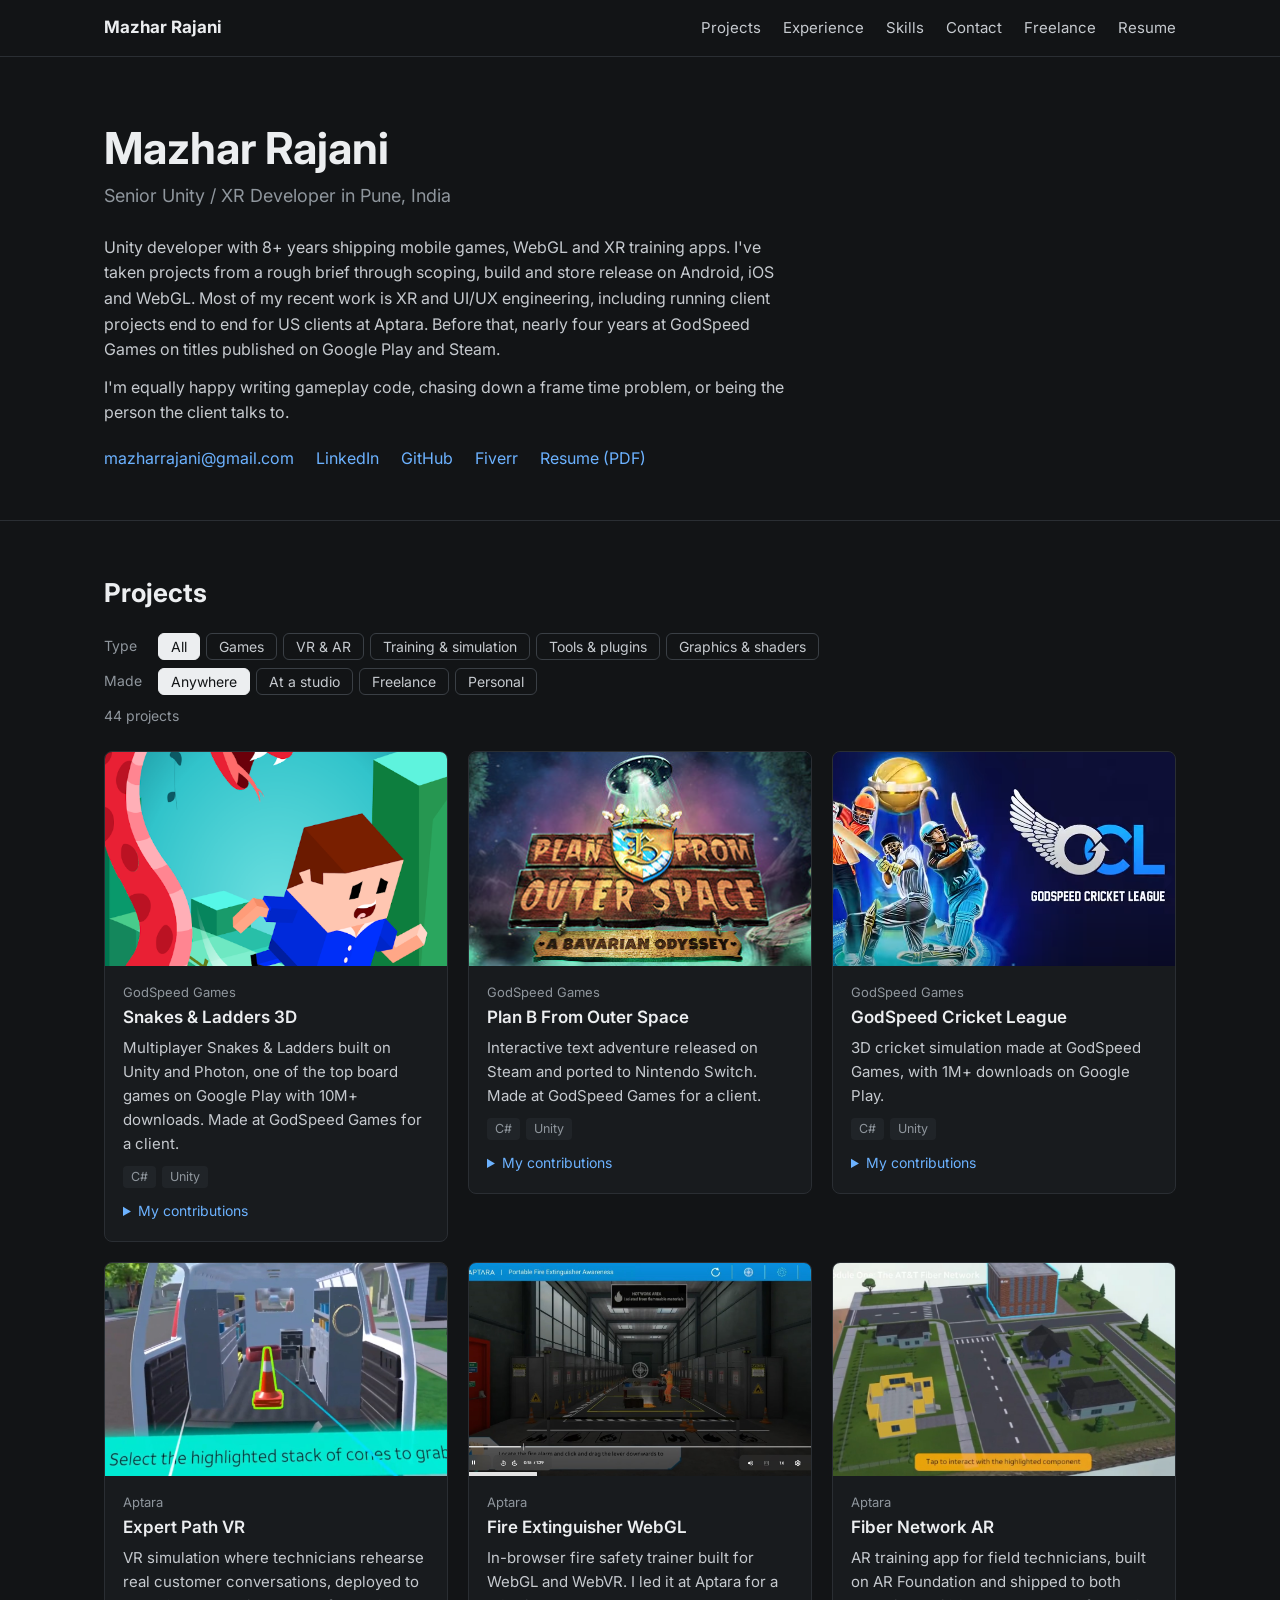
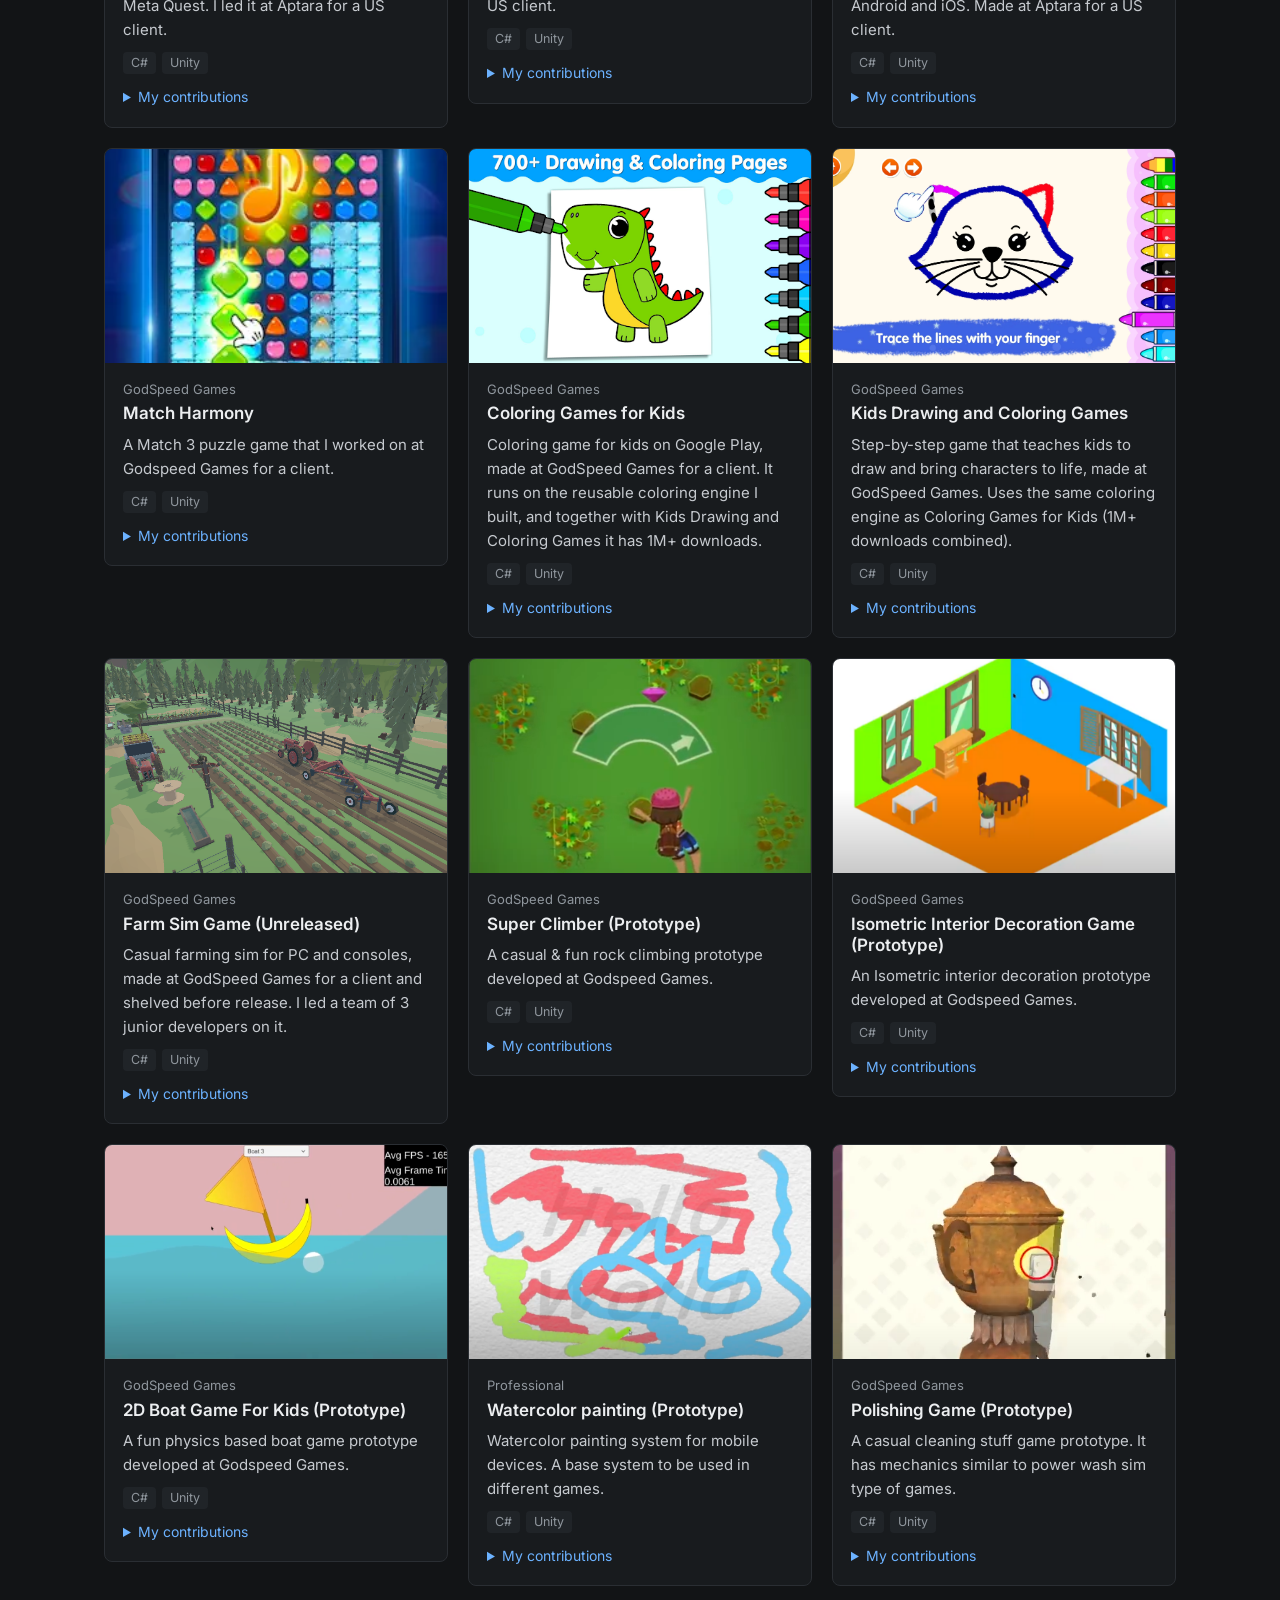
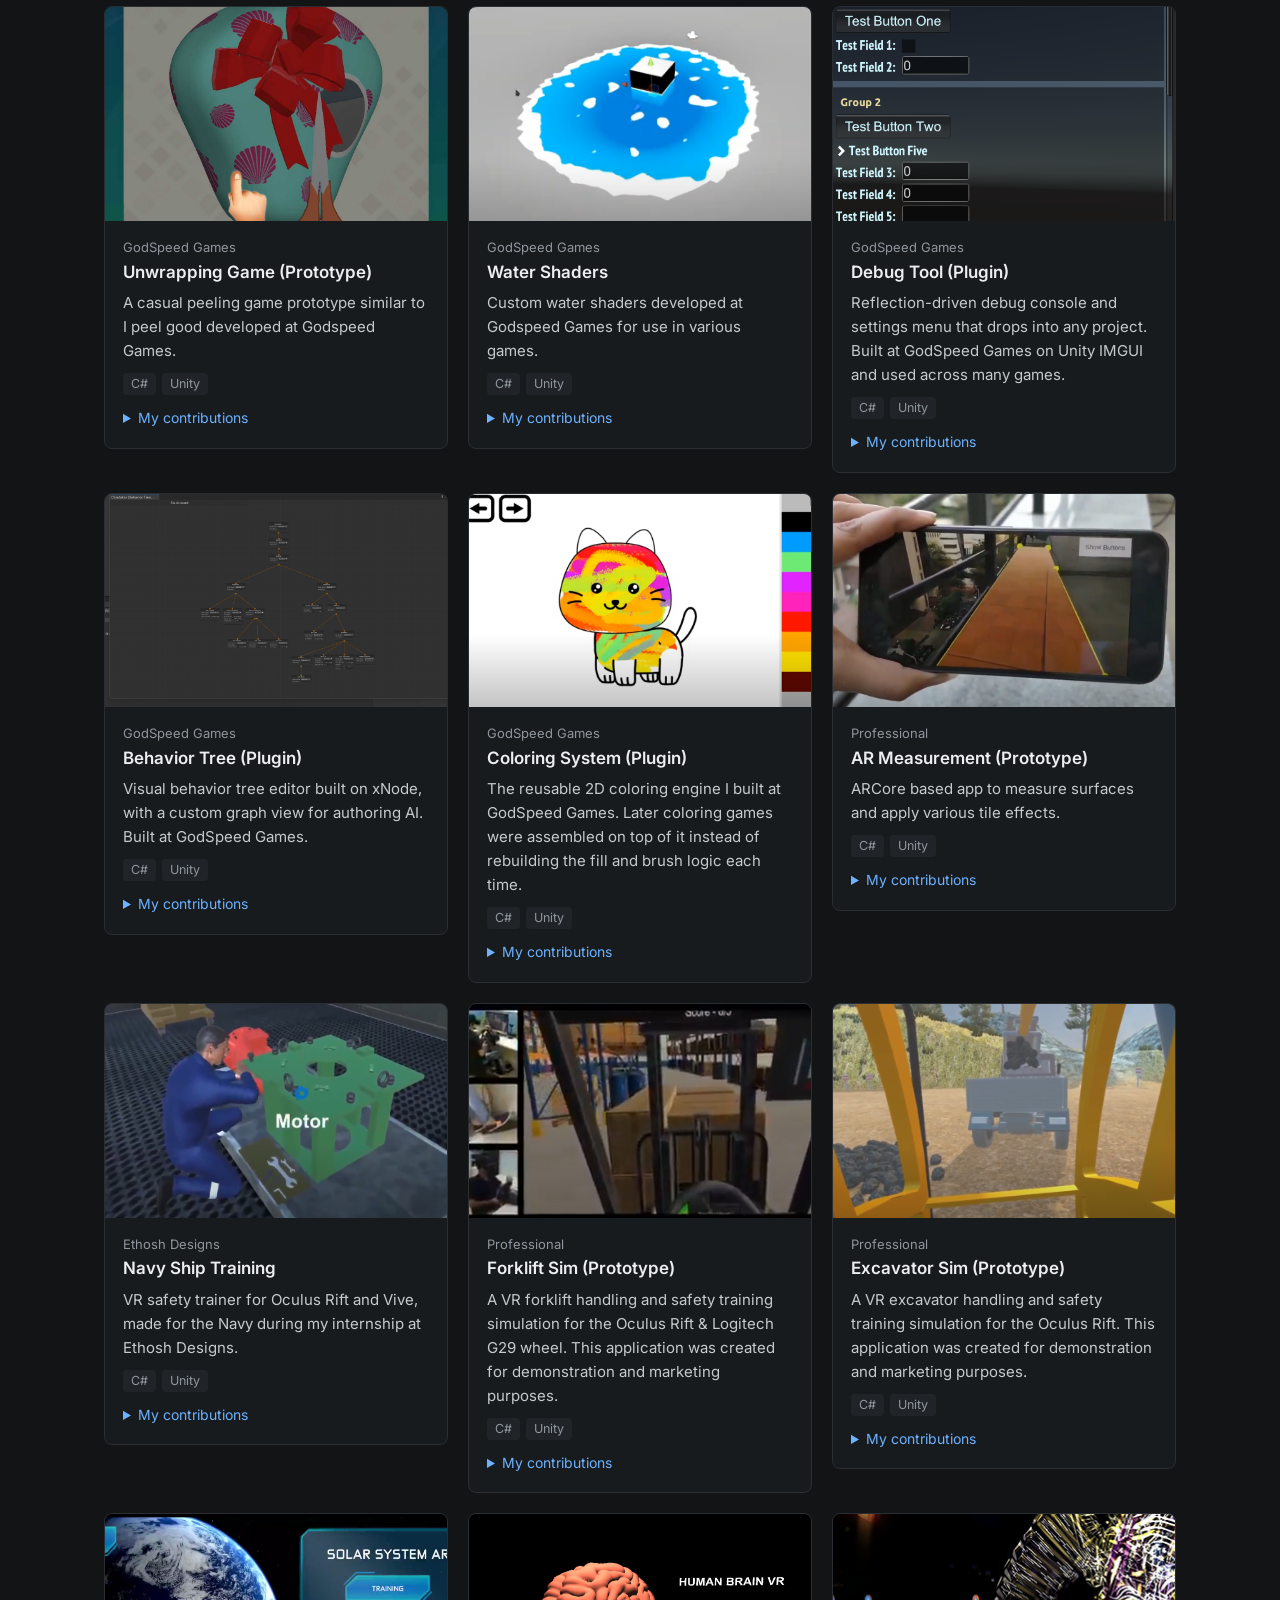
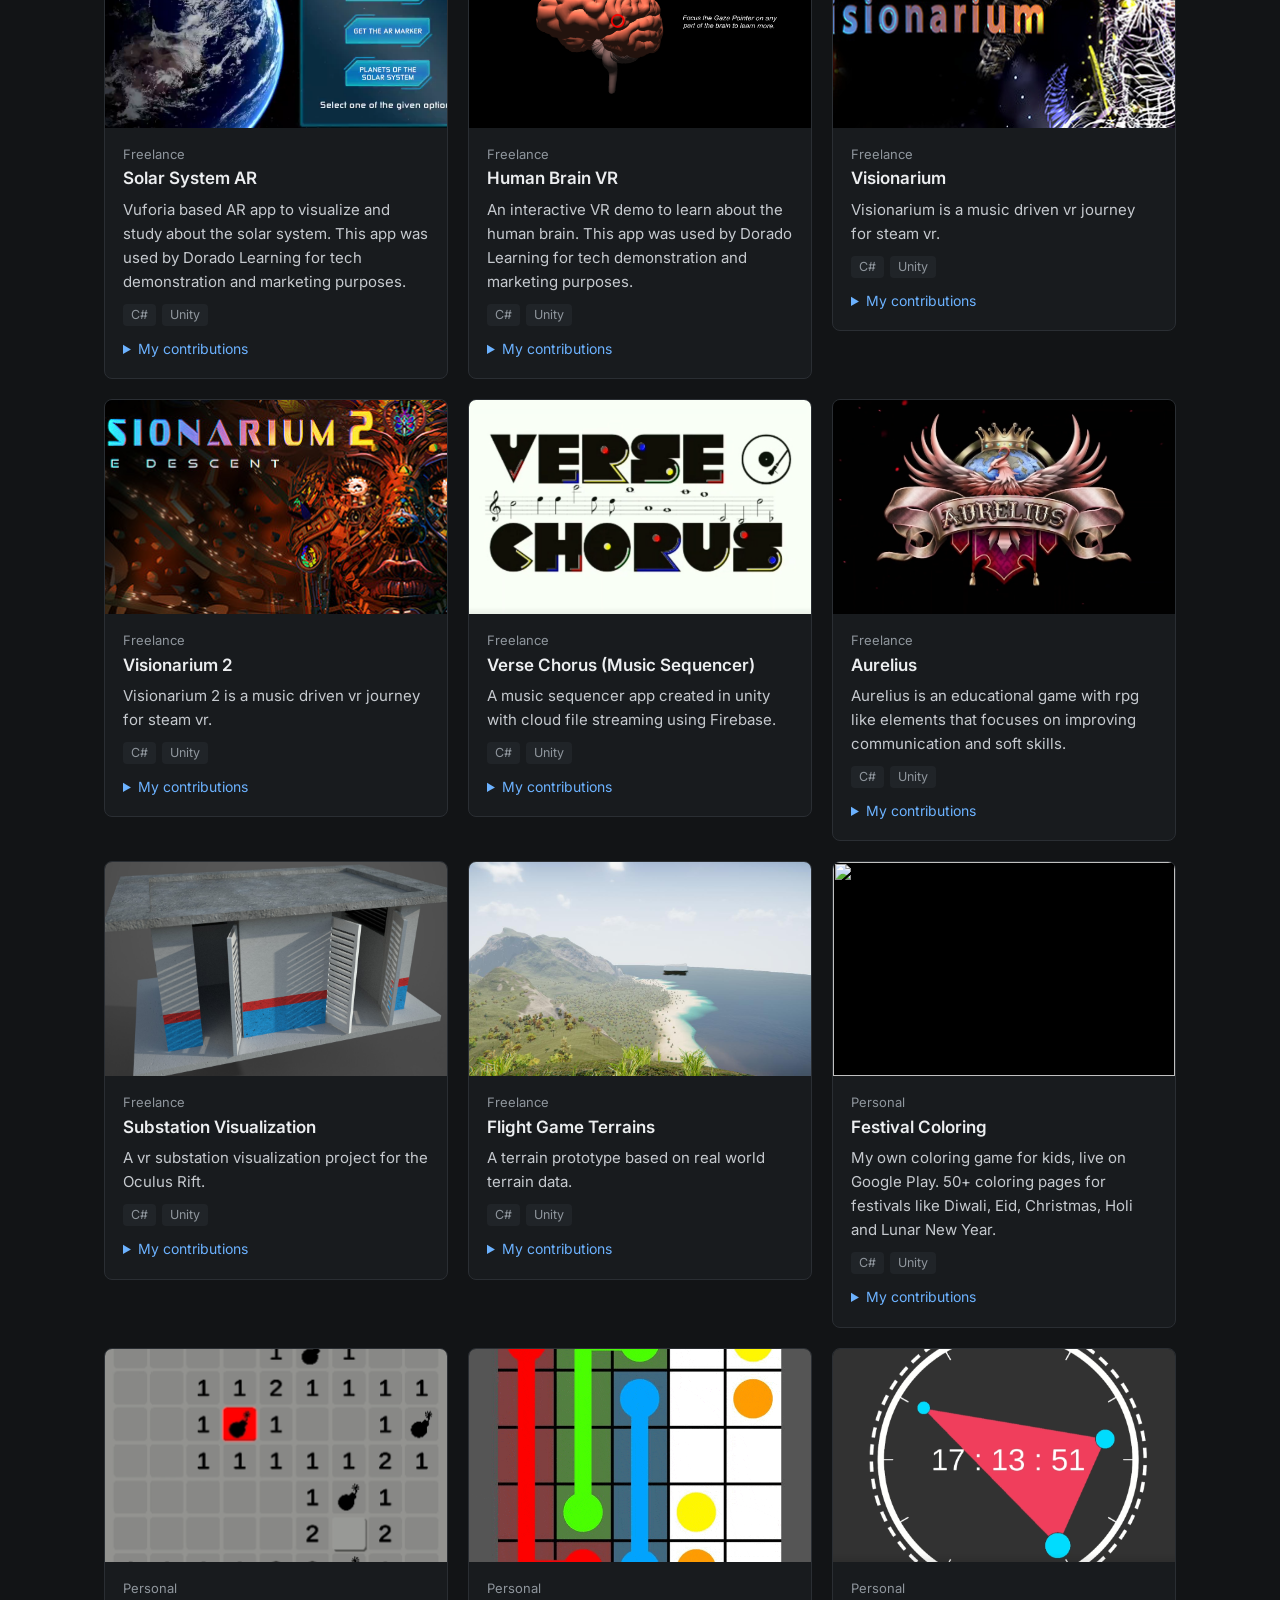
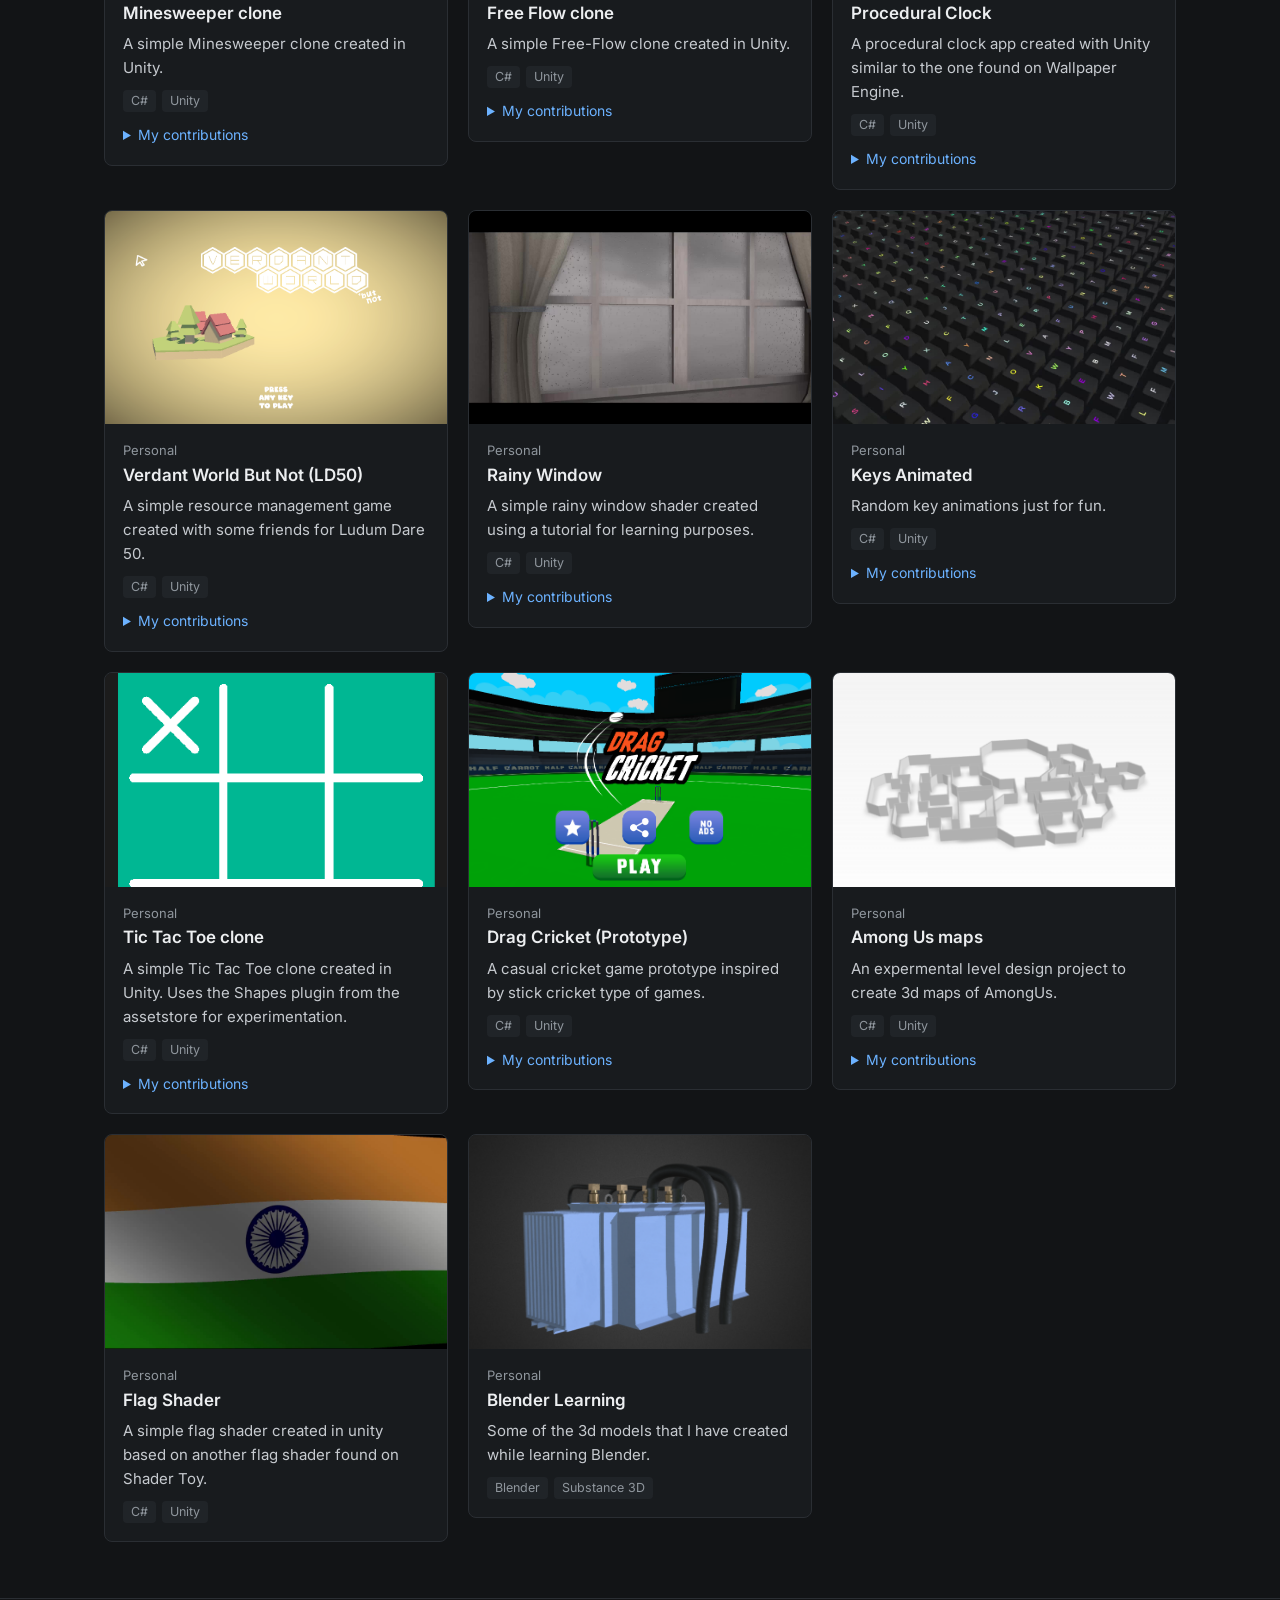
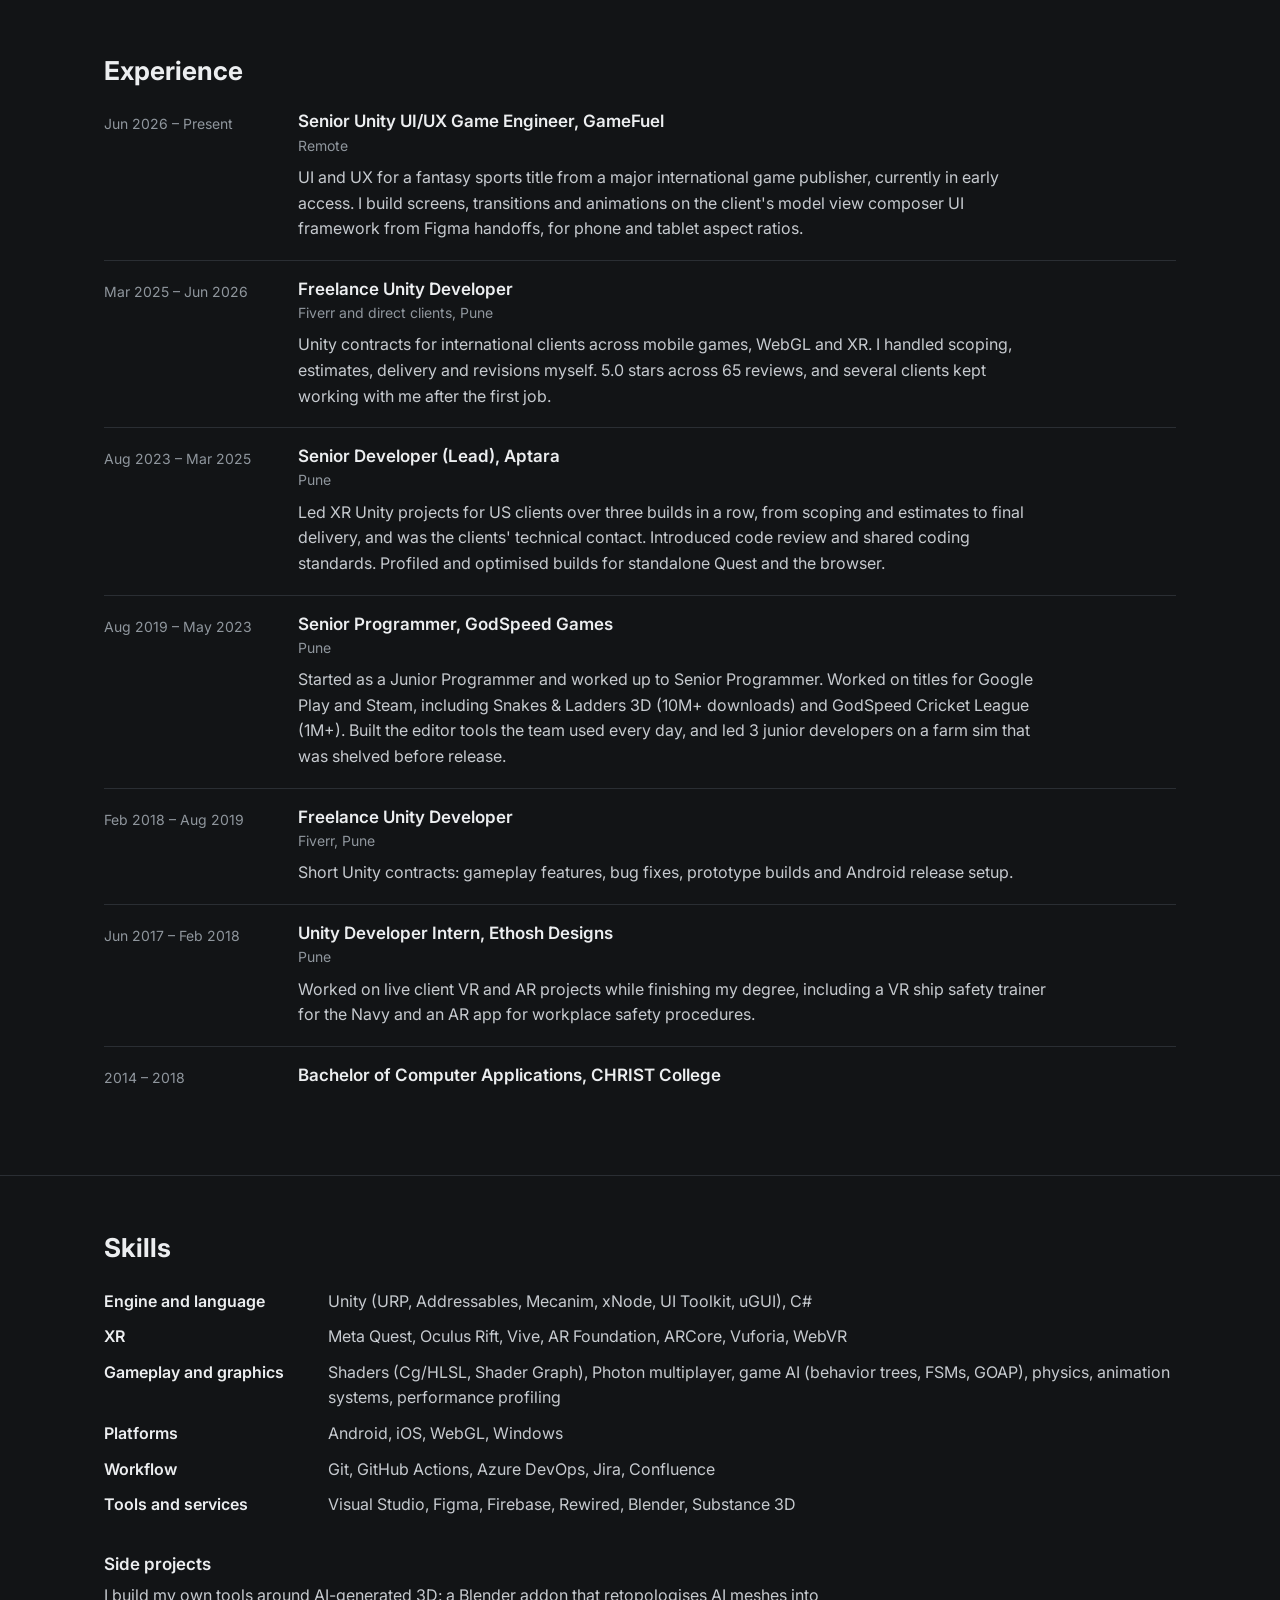
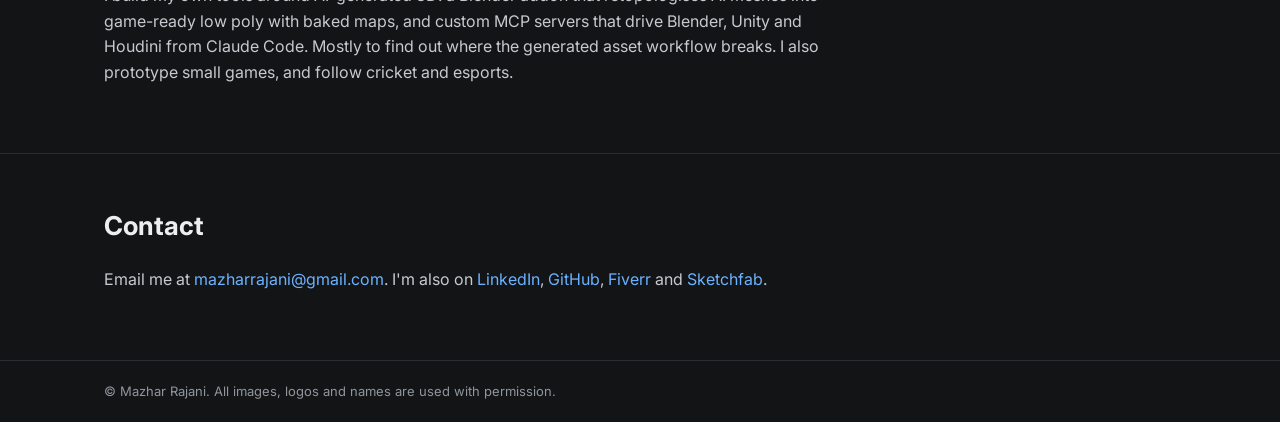
==== commit a38da97f: "Drop the public link to the prospecting work page Co-Authored-By: Claude Opus 5 <noreply@anthropic.c" ====
--- a/index.html
+++ b/index.html
@@ -1043,7 +1043,6 @@
             <div class="wrap">
                 <h2>Contact</h2>
                 <p>Email me at <a href="mailto:mazharrajani@gmail.com">mazharrajani@gmail.com</a>. I'm also on <a href="https://www.linkedin.com/in/mazharrajani/">LinkedIn</a>, <a href="https://github.com/Mazhar-Rajani">GitHub</a>, <a href="https://www.fiverr.com/mazharrajani">Fiverr</a> and <a href="https://sketchfab.com/HalfCarrot">Sketchfab</a>.</p>
-                <p>For freelance work, see <a href="work/">how I work with clients</a>.</p>
             </div>
         </section>
         <!-- Contact End -->
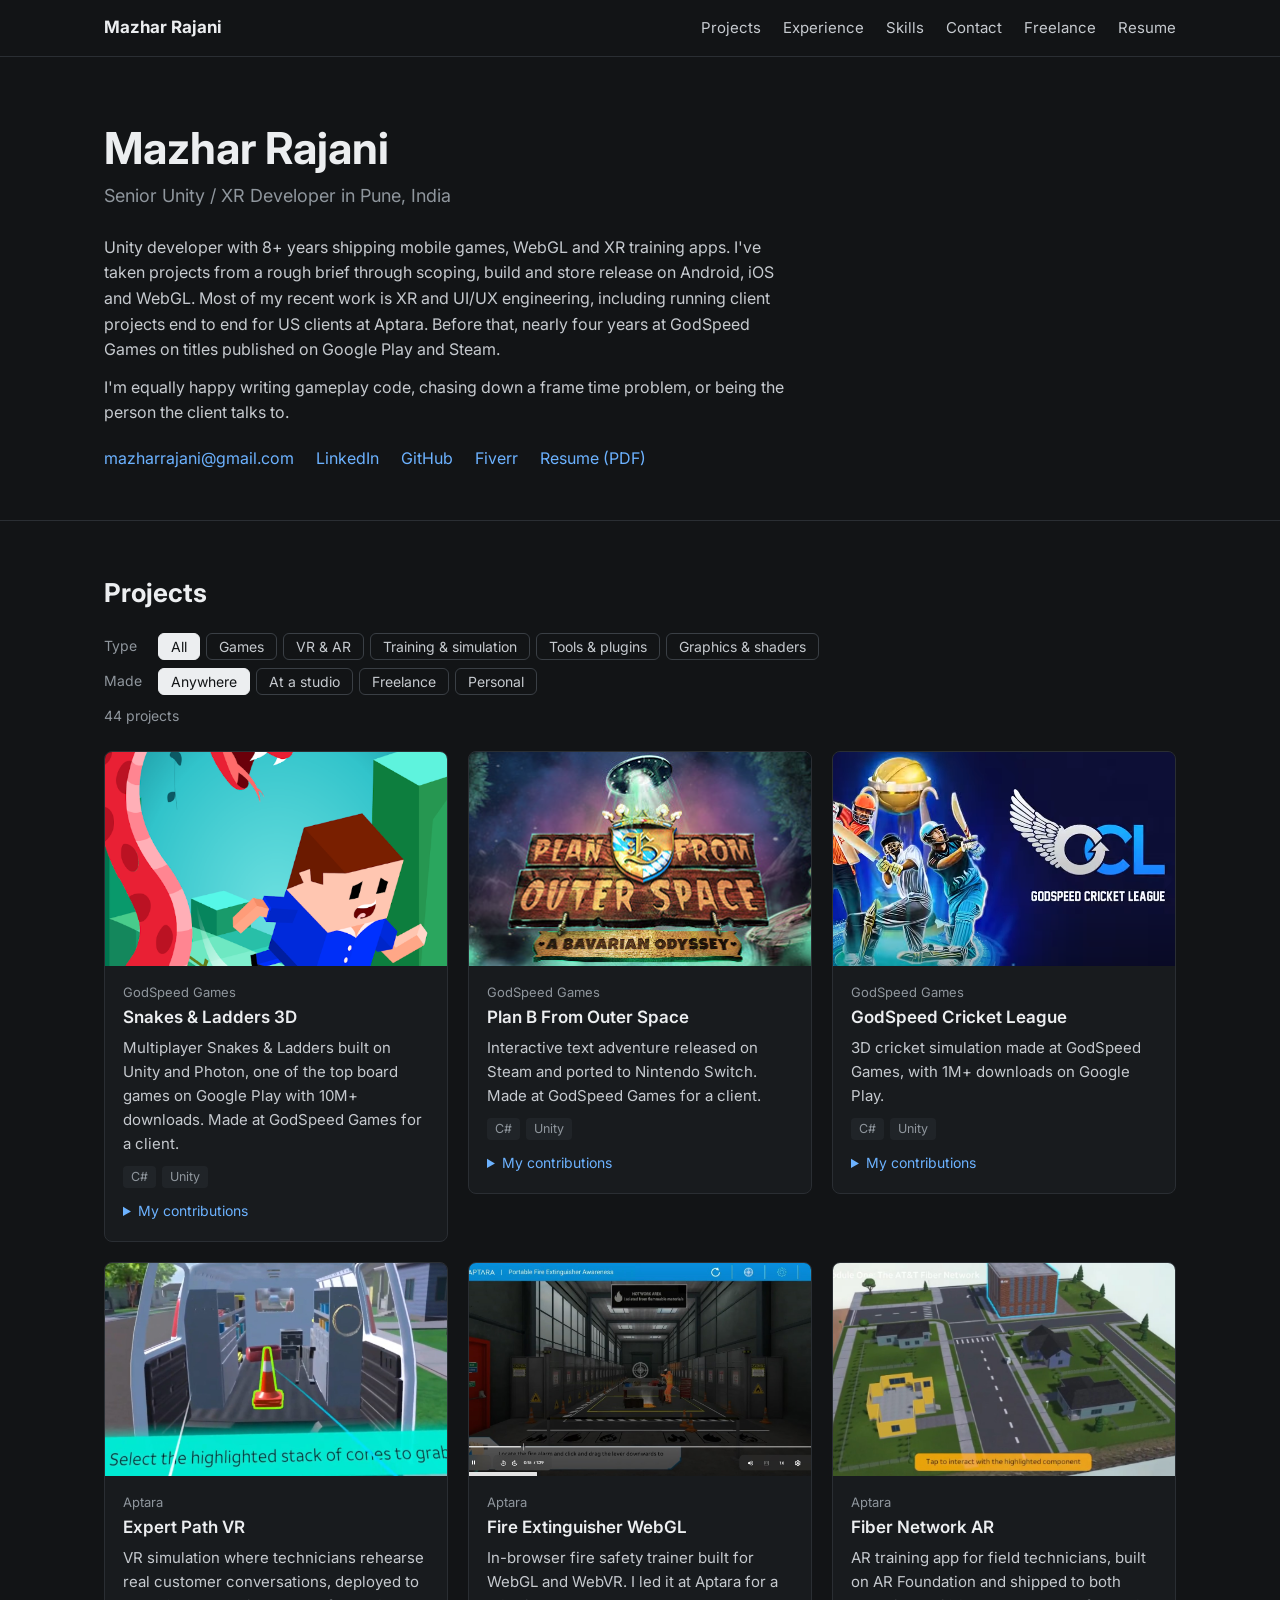
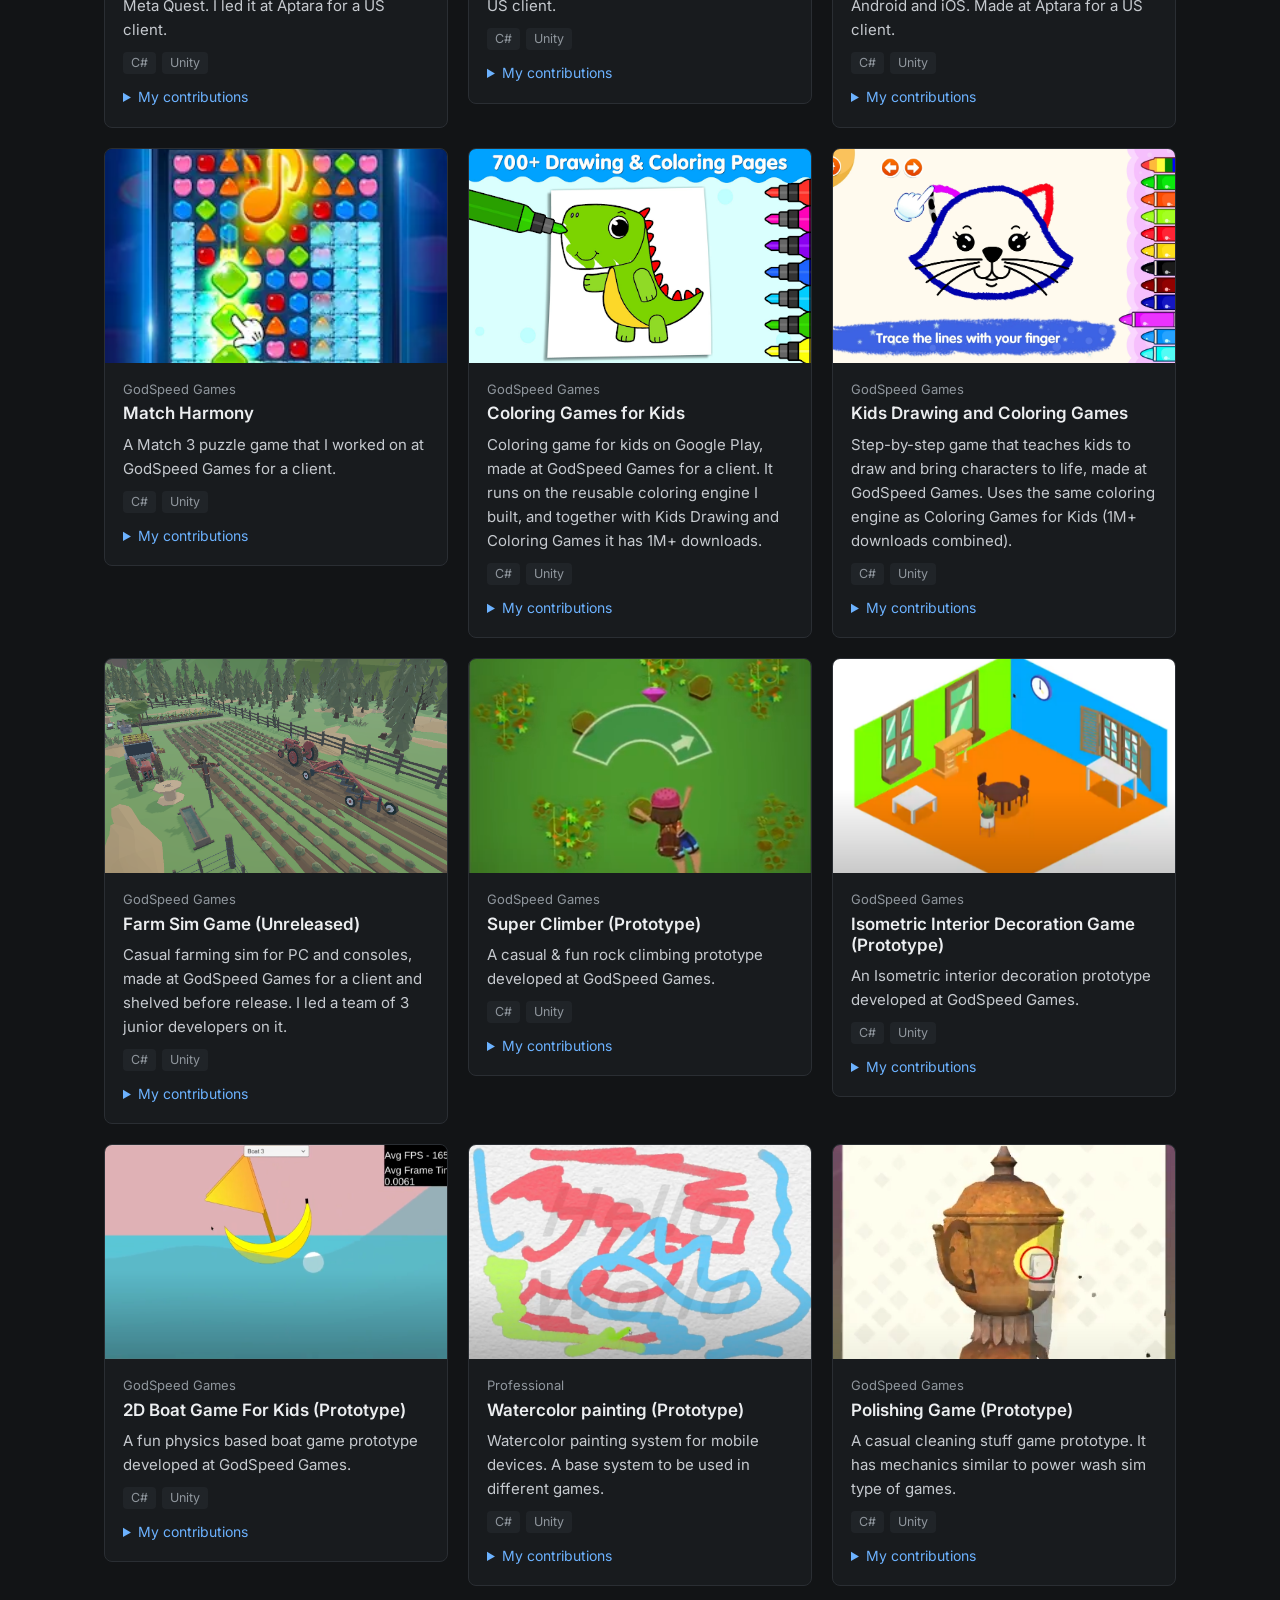
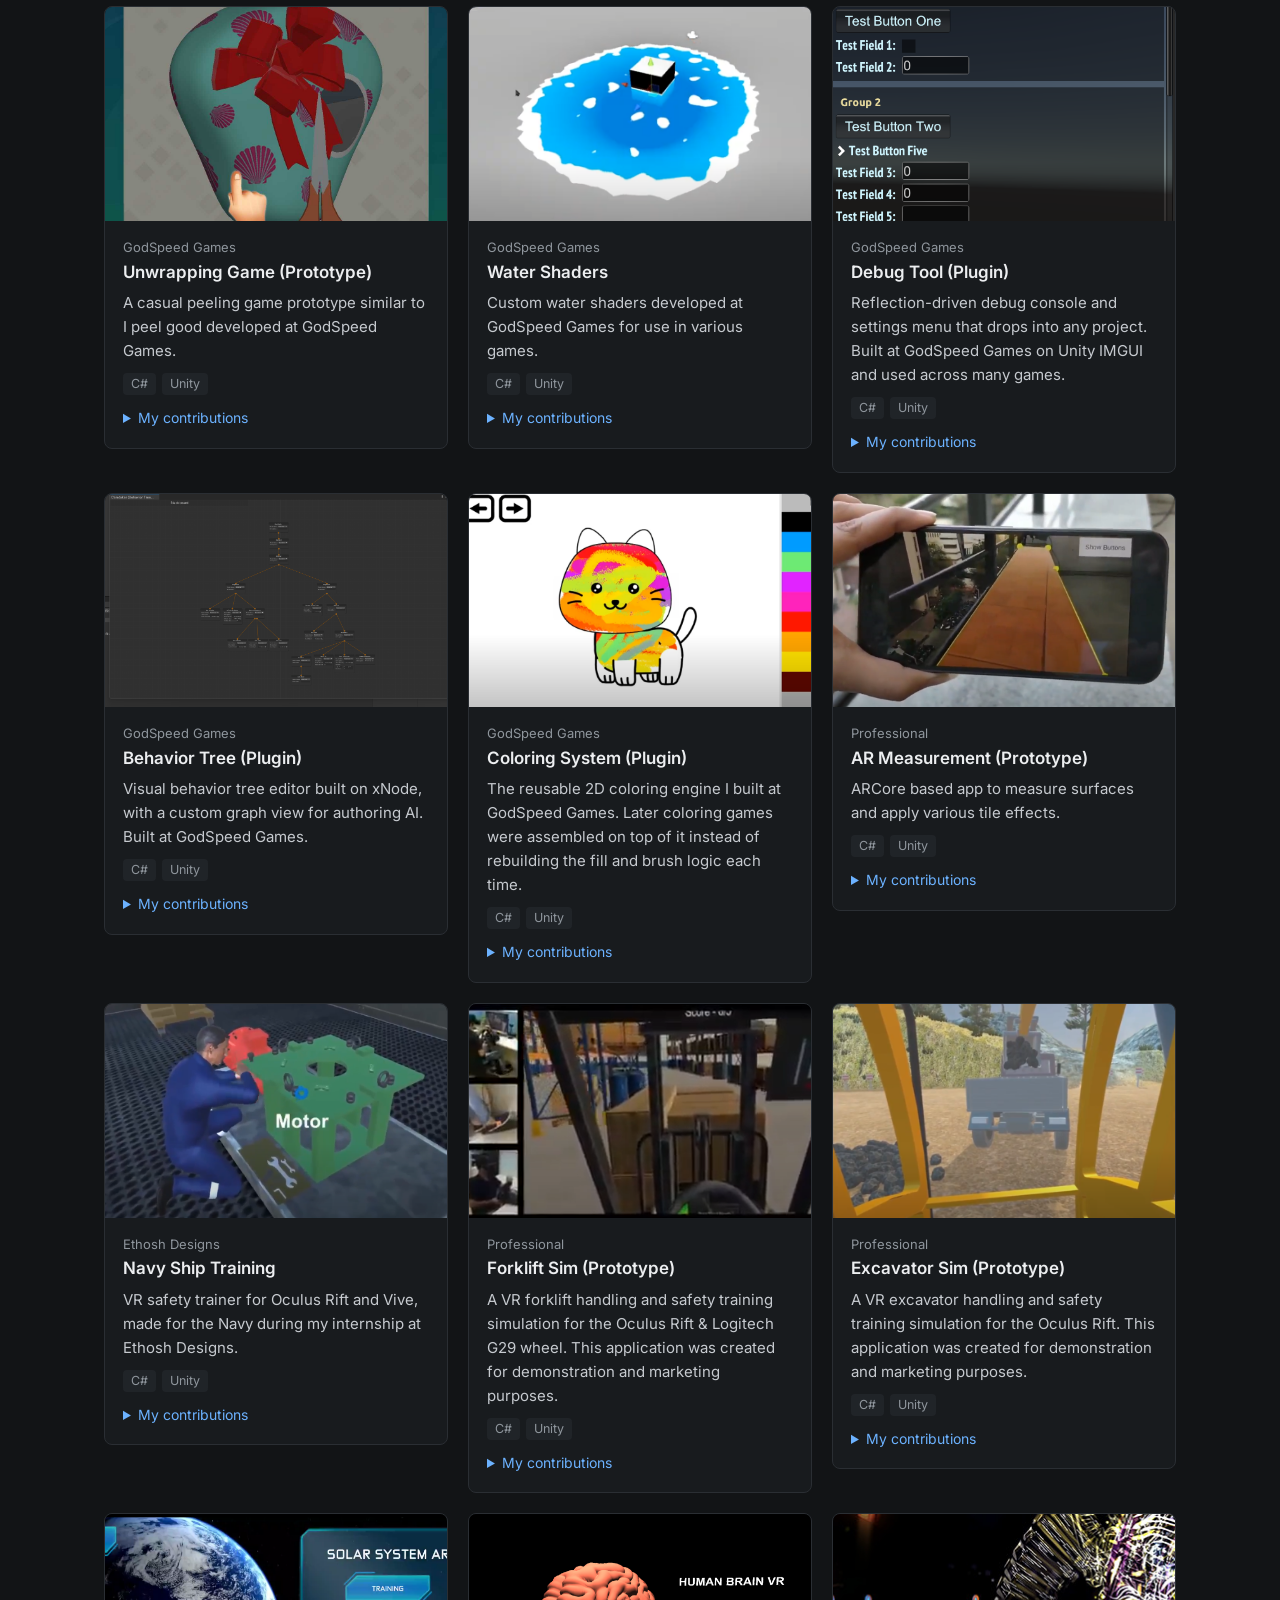
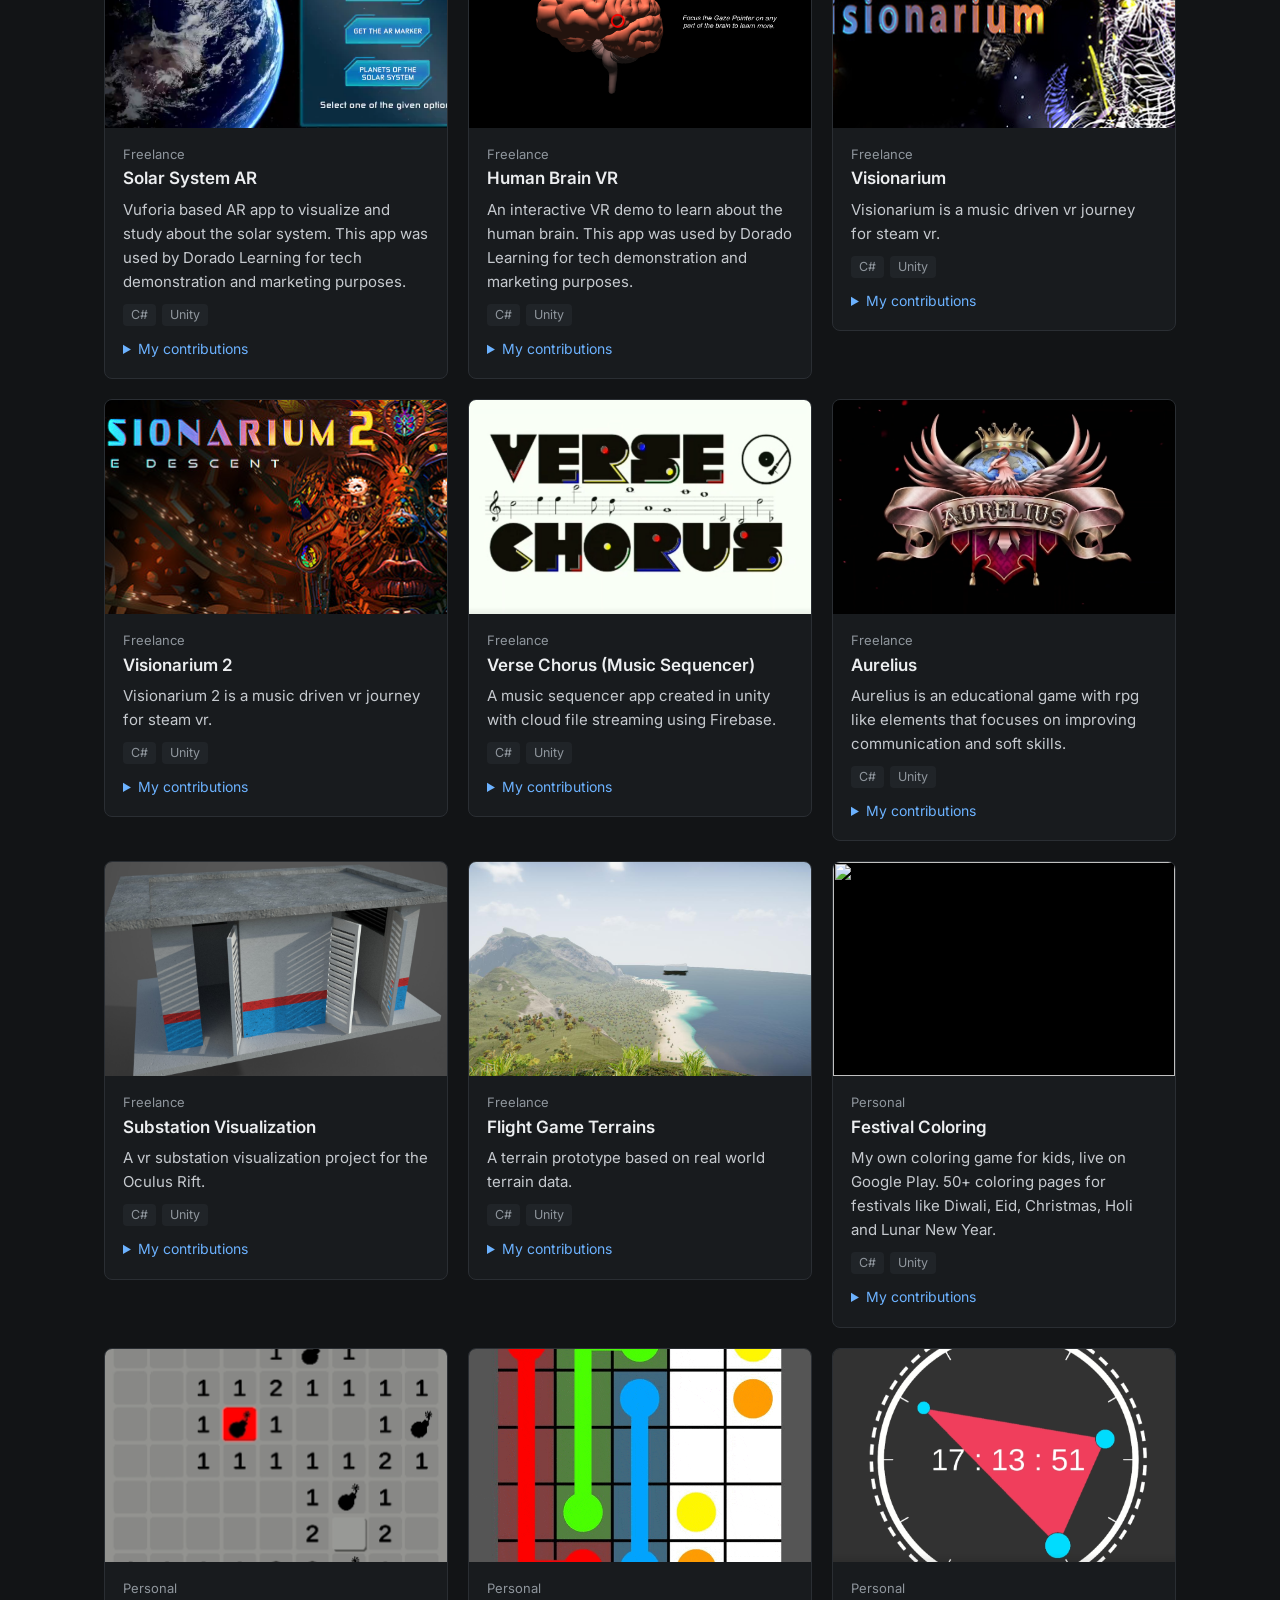
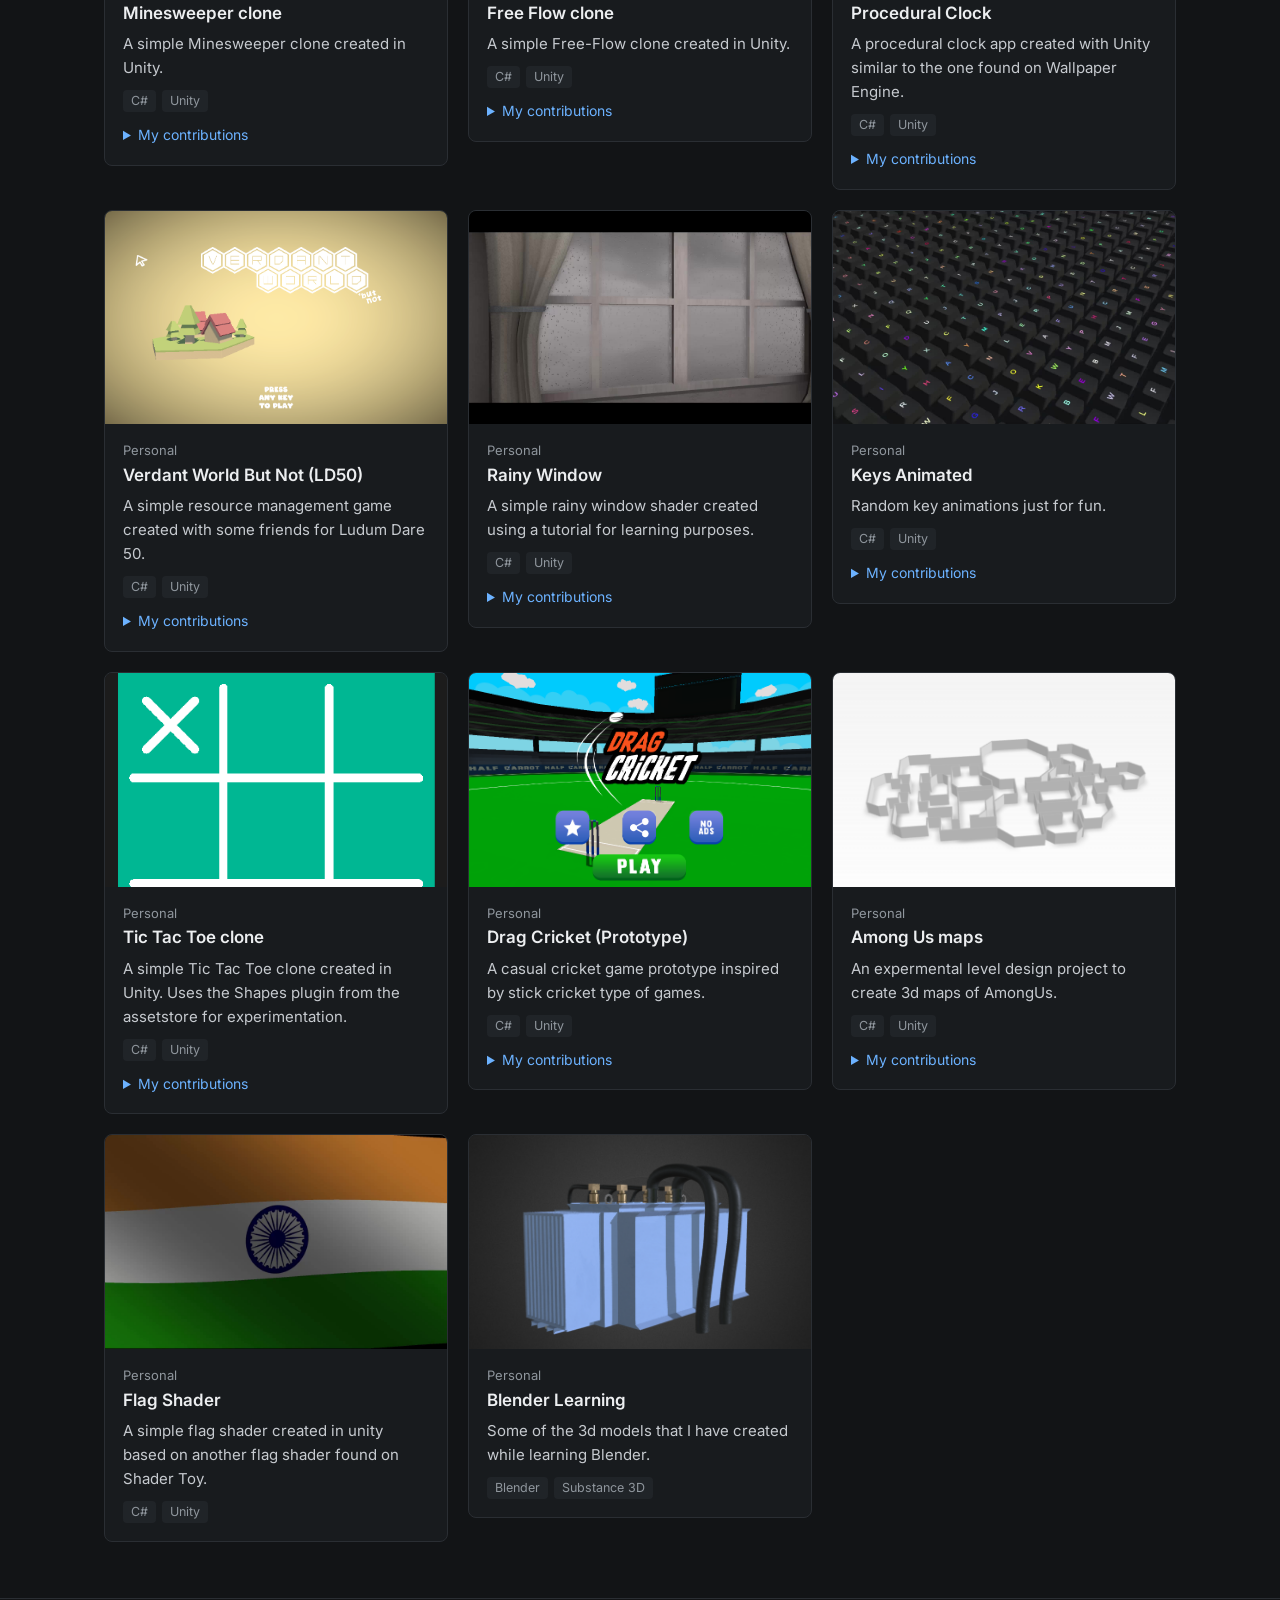
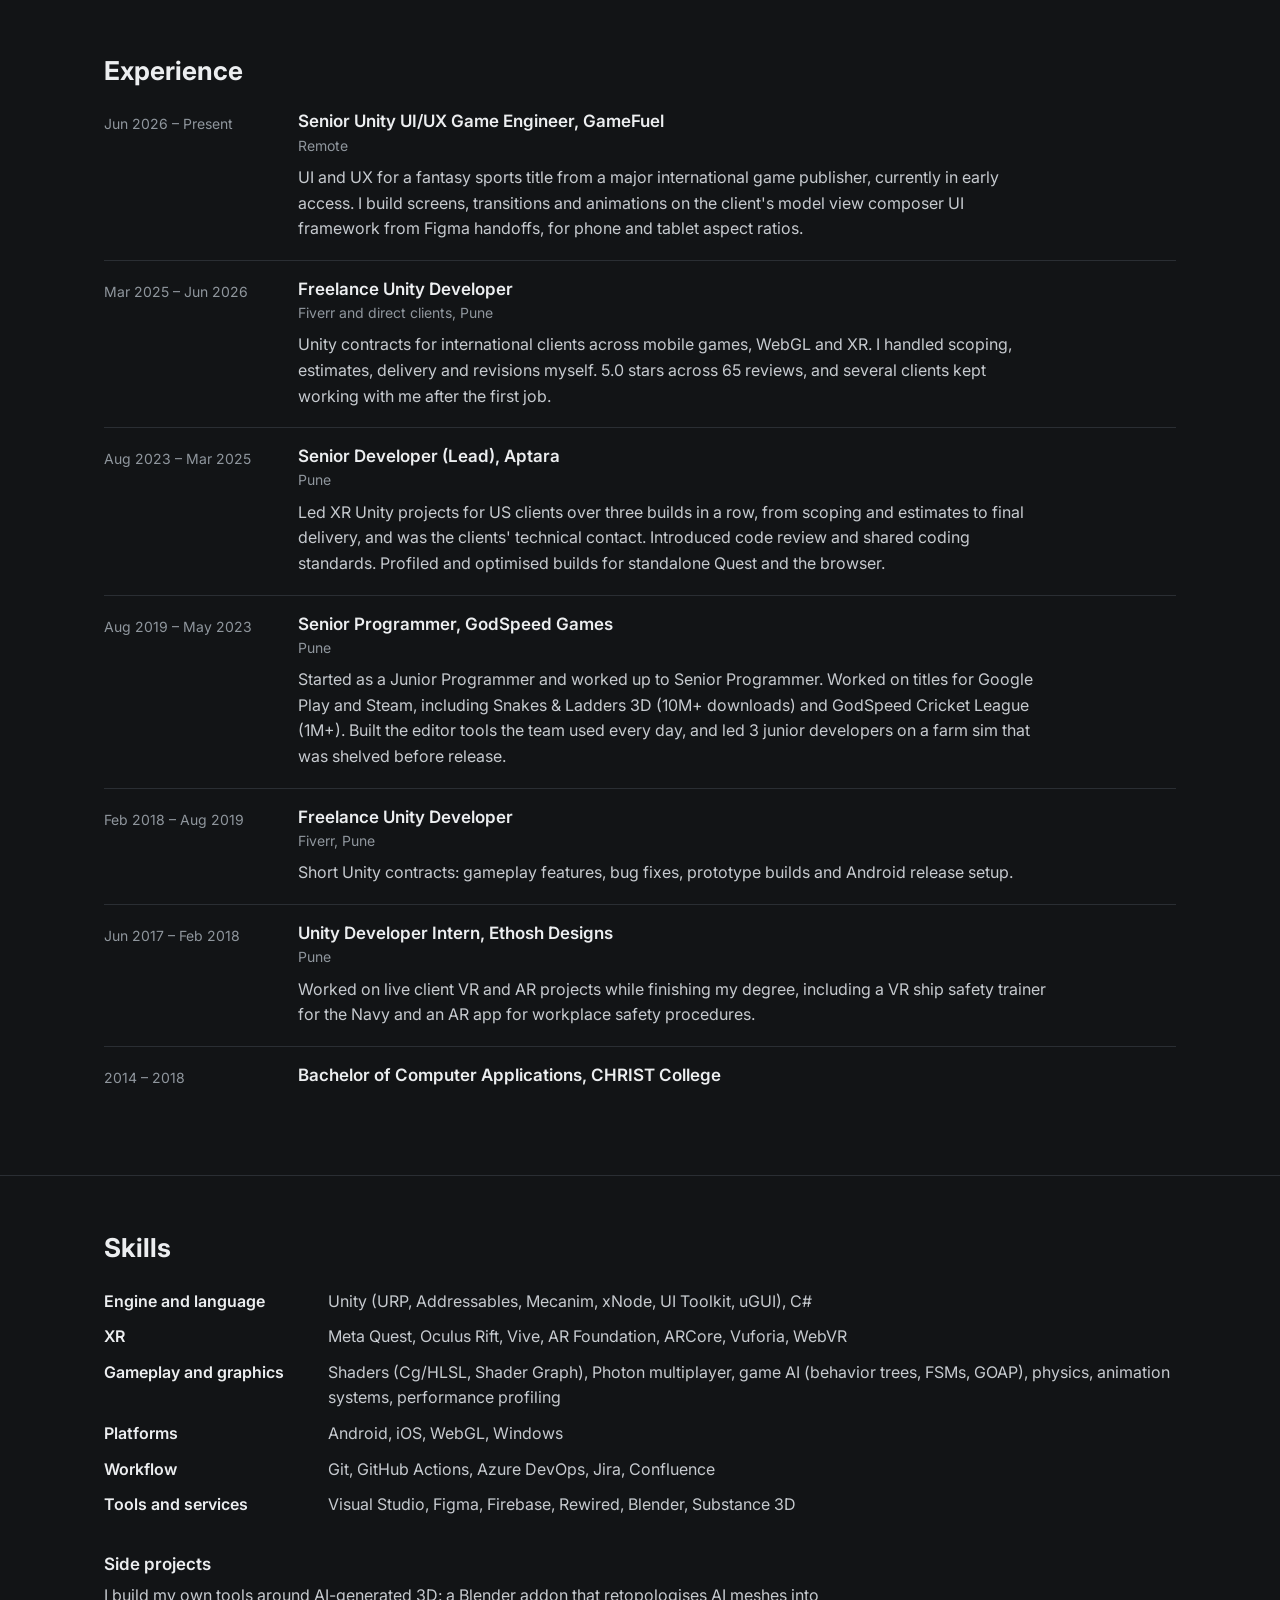
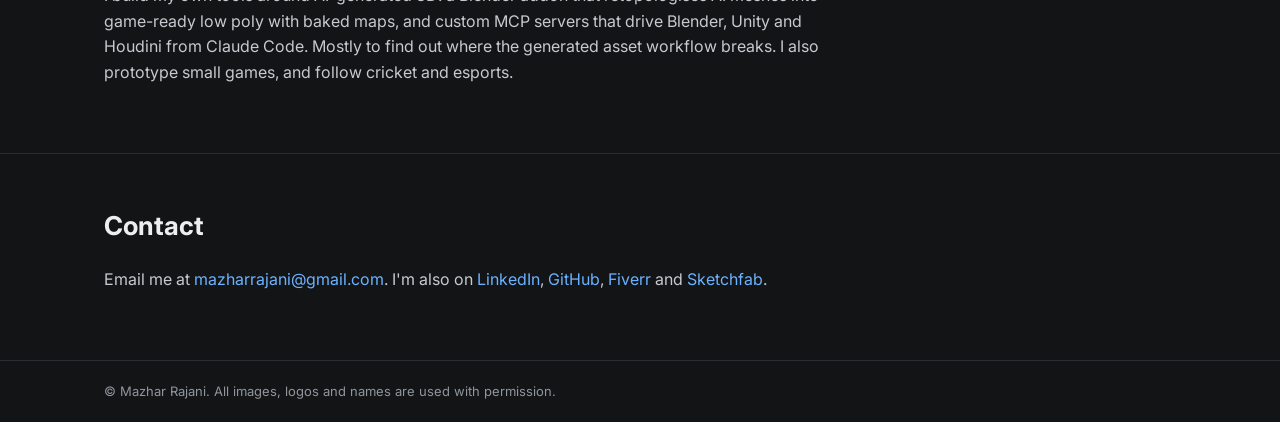
==== commit 3e89d1ea: "Fix claim accuracy and technical issues found in the work page audit Accuracy: - Snakes & Ladders is" ====
--- a/index.html
+++ b/index.html
@@ -7,7 +7,14 @@
     <title>Mazhar Rajani | Senior Unity / XR Developer</title>
     <meta name="description" content="Senior Unity / XR developer in Pune, India. Mobile games, WebGL and XR training apps.">
     <meta name="theme-color" content="#121416">
+    <link rel="icon" href="assets/favicon.svg" type="image/svg+xml">
     <link rel="manifest" href="manifest.json">
+    <meta property="og:type" content="website">
+    <meta property="og:url" content="https://mazhar-rajani.github.io/">
+    <meta property="og:title" content="Mazhar Rajani | Senior Unity / XR Developer">
+    <meta property="og:description" content="Senior Unity / XR developer in Pune, India. Mobile games, WebGL and XR training apps.">
+    <meta property="og:image" content="https://mazhar-rajani.github.io/assets/img/expertpath.jpg">
+    <meta name="twitter:card" content="summary_large_image">
     <link rel="preconnect" href="https://fonts.googleapis.com">
     <link rel="preconnect" href="https://fonts.gstatic.com" crossorigin>
     <link rel="stylesheet" href="https://fonts.googleapis.com/css2?family=Inter:wght@400;500;600;700&display=swap">
@@ -117,7 +124,7 @@
 </article>
 <!-- Project Tile template End-->
 
-<!-- Project Tile template (Godspeed Cricket League)-->
+<!-- Project Tile template (GodSpeed Cricket League)-->
 <article class="project" data-section="professional" data-tags="game">
     <a class="project-media" href="https://play.google.com/store/apps/details?id=com.godspeedgames.cricket" target="_blank" rel="noopener" tabindex="-1"><img src="assets/img/gcl_1.png" alt="" loading="lazy"></a>
     <div class="project-body">
@@ -213,7 +220,7 @@
     <div class="project-body">
         <p class="project-origin">GodSpeed Games</p>
         <h3 class="project-title"><a href="https://games.skillz.com/games/puzzle/match-harmony-5582" target="_blank" rel="noopener">Match Harmony</a></h3>
-        <p class="project-desc">A Match 3 puzzle game that I worked on at Godspeed Games for a client.</p>
+        <p class="project-desc">A Match 3 puzzle game that I worked on at GodSpeed Games for a client.</p>
         <ul class="project-tech"><li>C#</li><li>Unity</li></ul>
         <details class="project-contrib">
             <summary>My contributions</summary>
@@ -298,7 +305,7 @@
     <div class="project-body">
         <p class="project-origin">GodSpeed Games</p>
         <h3 class="project-title"><a href="https://drive.google.com/file/d/1ccpFWJeWORiA6UCXag6xaII6I-MA7qGH/view?usp=share_link" target="_blank" rel="noopener">Super Climber (Prototype)</a></h3>
-        <p class="project-desc">A casual &amp; fun rock climbing prototype developed at Godspeed Games.</p>
+        <p class="project-desc">A casual &amp; fun rock climbing prototype developed at GodSpeed Games.</p>
         <ul class="project-tech"><li>C#</li><li>Unity</li></ul>
         <details class="project-contrib">
             <summary>My contributions</summary>
@@ -318,7 +325,7 @@
     <div class="project-body">
         <p class="project-origin">GodSpeed Games</p>
         <h3 class="project-title"><a href="https://drive.google.com/drive/folders/1xZvCwre50oi1r0udixvJ5fFHCrvac_6l?usp=share_link" target="_blank" rel="noopener">Isometric Interior Decoration Game (Prototype)</a></h3>
-        <p class="project-desc">An Isometric interior decoration prototype developed at Godspeed Games.</p>
+        <p class="project-desc">An Isometric interior decoration prototype developed at GodSpeed Games.</p>
         <ul class="project-tech"><li>C#</li><li>Unity</li></ul>
         <details class="project-contrib">
             <summary>My contributions</summary>
@@ -337,7 +344,7 @@
     <div class="project-body">
         <p class="project-origin">GodSpeed Games</p>
         <h3 class="project-title"><a href="https://drive.google.com/drive/folders/1ZKp8jBT2Gr5-GAGnhZL04_-47zxqdiDp?usp=share_link" target="_blank" rel="noopener">2D Boat Game For Kids (Prototype)</a></h3>
-        <p class="project-desc">A fun physics based boat game prototype developed at Godspeed Games.</p>
+        <p class="project-desc">A fun physics based boat game prototype developed at GodSpeed Games.</p>
         <ul class="project-tech"><li>C#</li><li>Unity</li></ul>
         <details class="project-contrib">
             <summary>My contributions</summary>
@@ -398,7 +405,7 @@
     <div class="project-body">
         <p class="project-origin">GodSpeed Games</p>
         <h3 class="project-title">Unwrapping Game (Prototype)</h3>
-        <p class="project-desc">A casual peeling game prototype similar to I peel good developed at Godspeed Games.</p>
+        <p class="project-desc">A casual peeling game prototype similar to I peel good developed at GodSpeed Games.</p>
         <ul class="project-tech"><li>C#</li><li>Unity</li></ul>
         <details class="project-contrib">
             <summary>My contributions</summary>
@@ -419,7 +426,7 @@
     <div class="project-body">
         <p class="project-origin">GodSpeed Games</p>
         <h3 class="project-title"><a href="https://drive.google.com/drive/folders/10VWQj3mbKrcrOrMemHMr_fw3qDlilC2y?usp=share_link" target="_blank" rel="noopener">Water Shaders</a></h3>
-        <p class="project-desc">Custom water shaders developed at Godspeed Games for use in various games.</p>
+        <p class="project-desc">Custom water shaders developed at GodSpeed Games for use in various games.</p>
         <ul class="project-tech"><li>C#</li><li>Unity</li></ul>
         <details class="project-contrib">
             <summary>My contributions</summary>
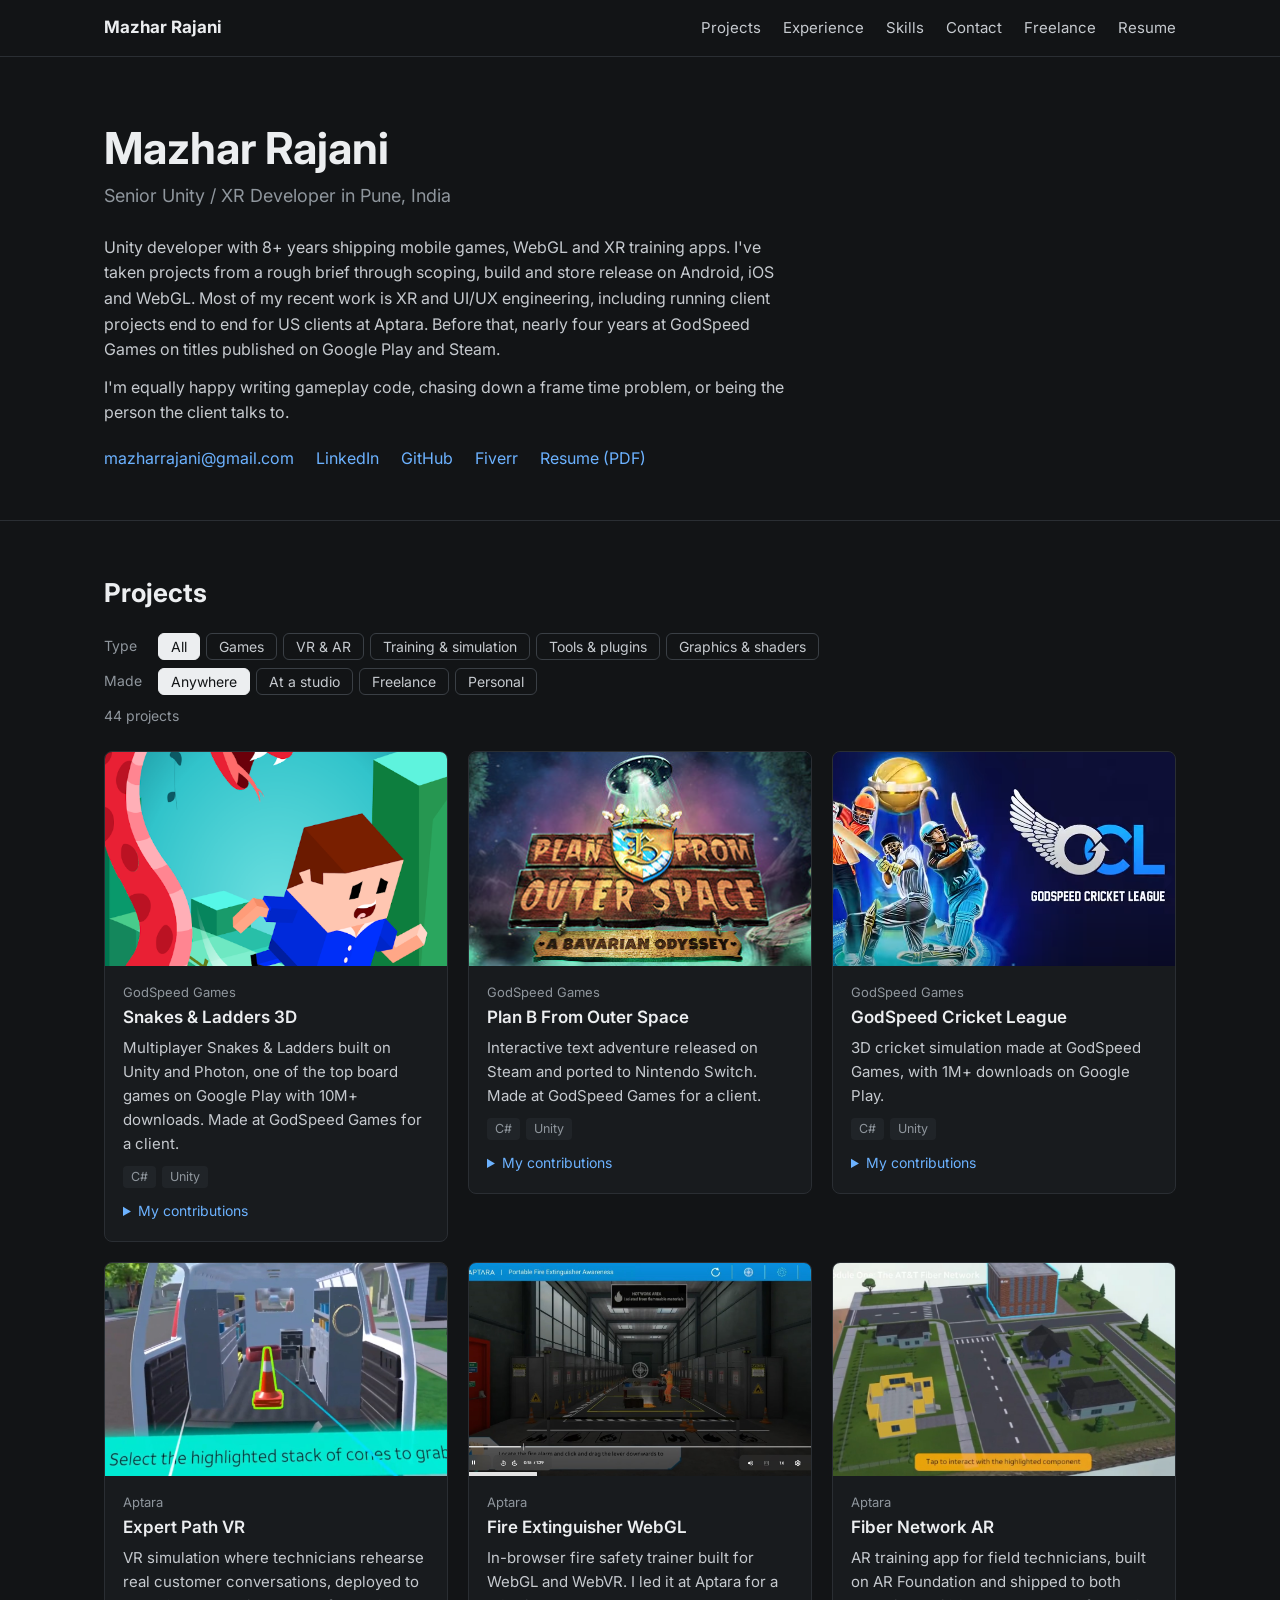
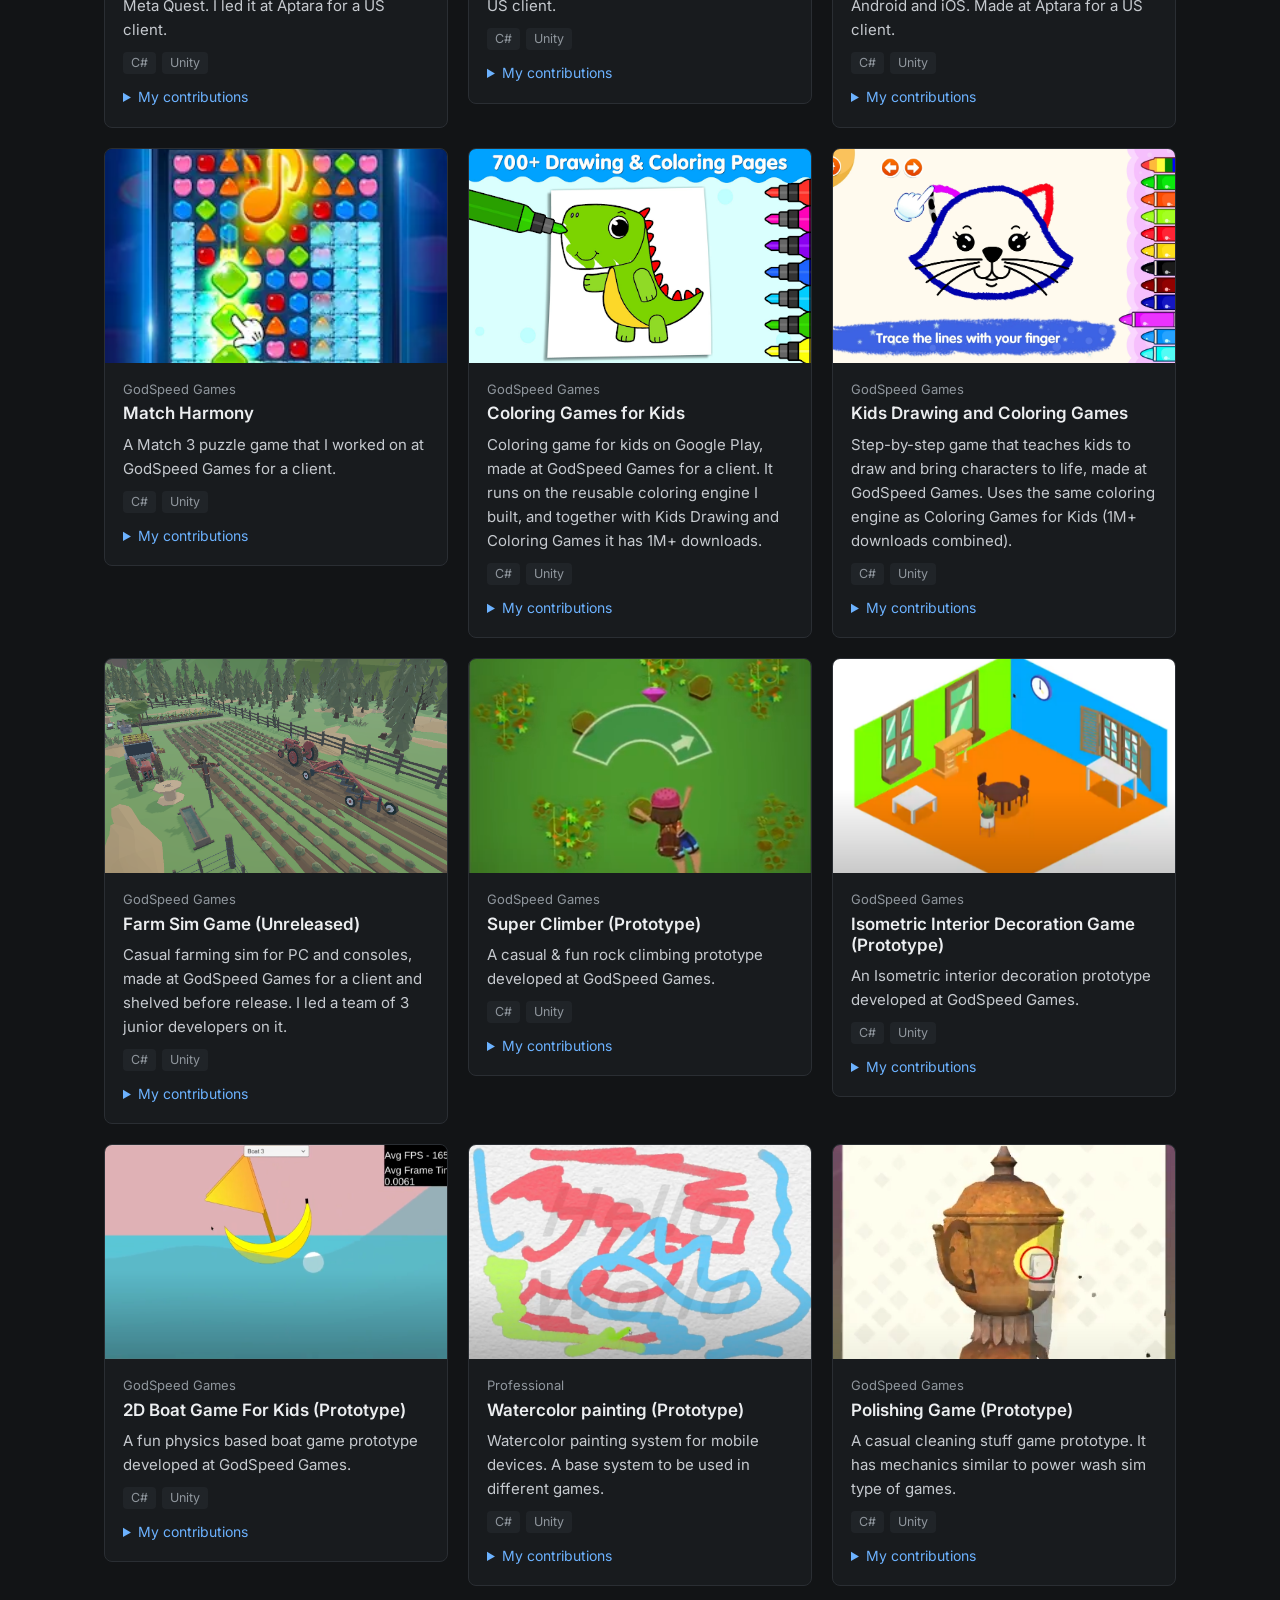
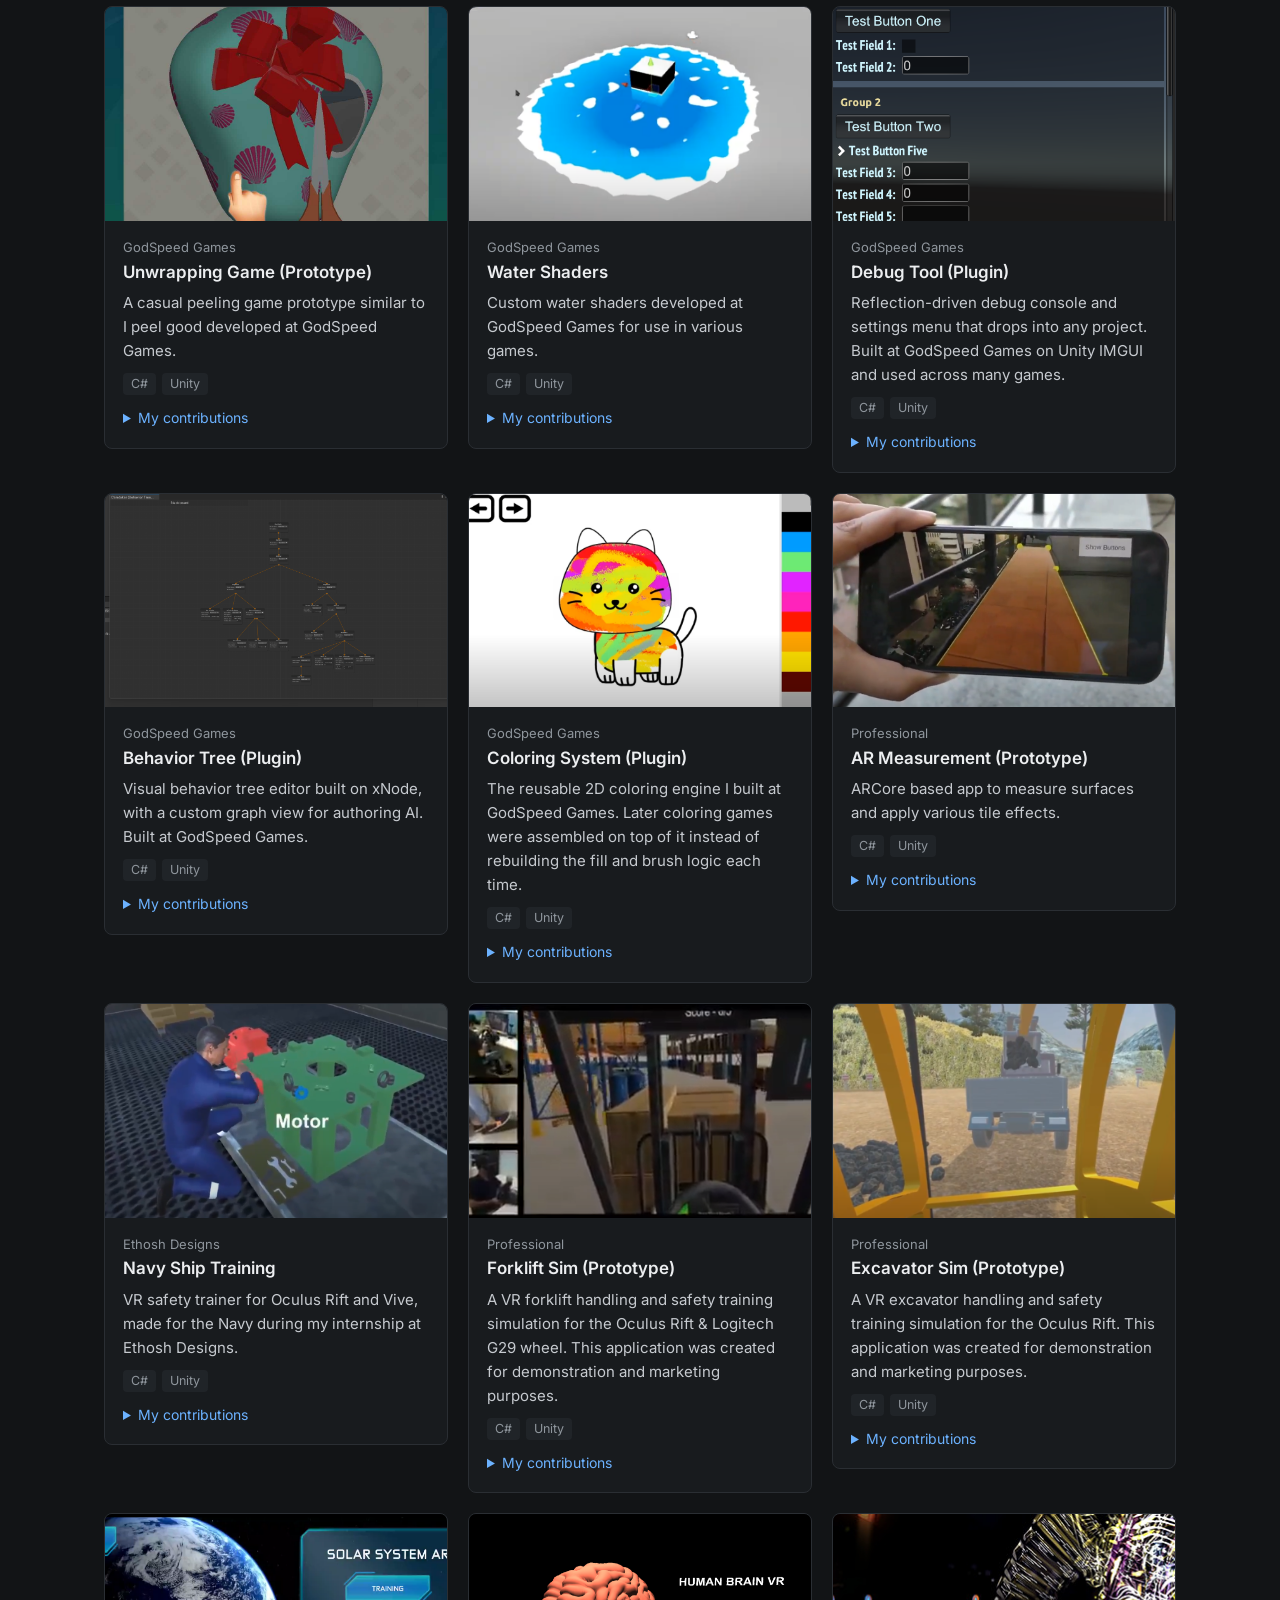
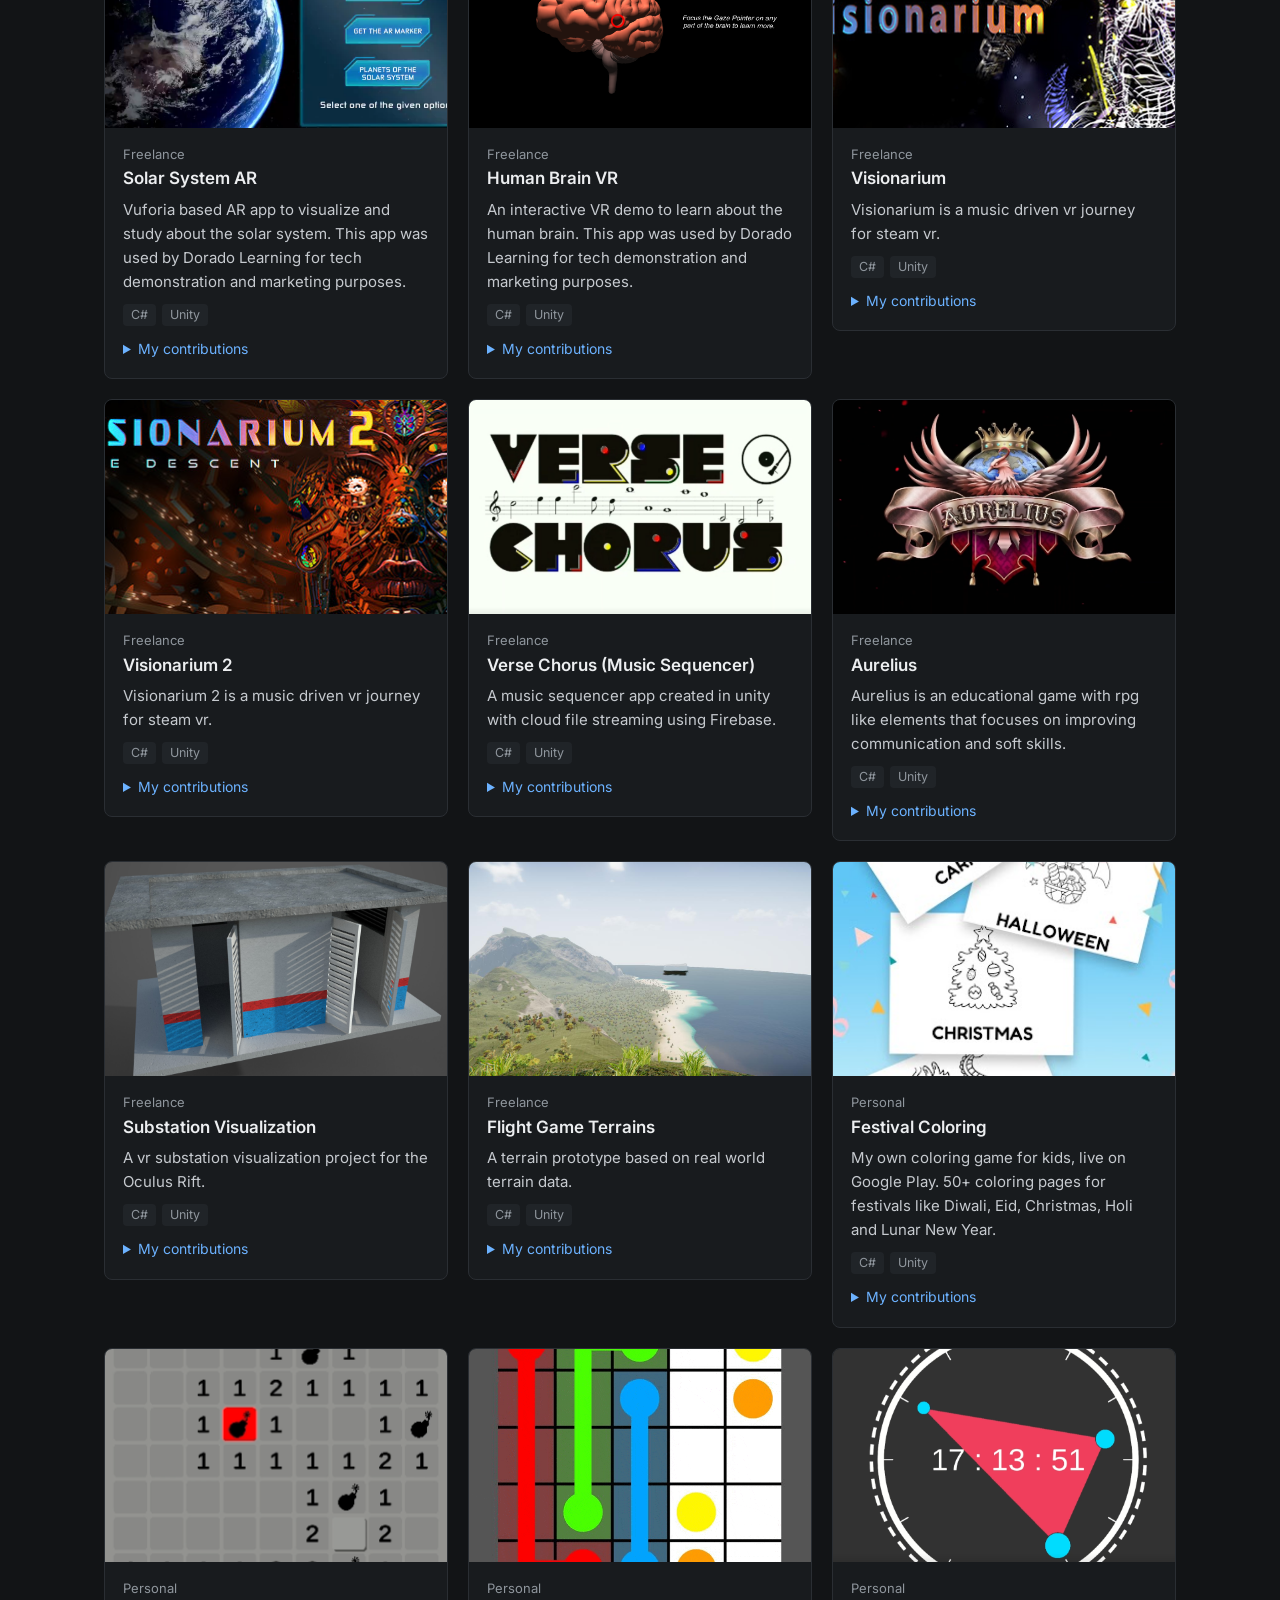
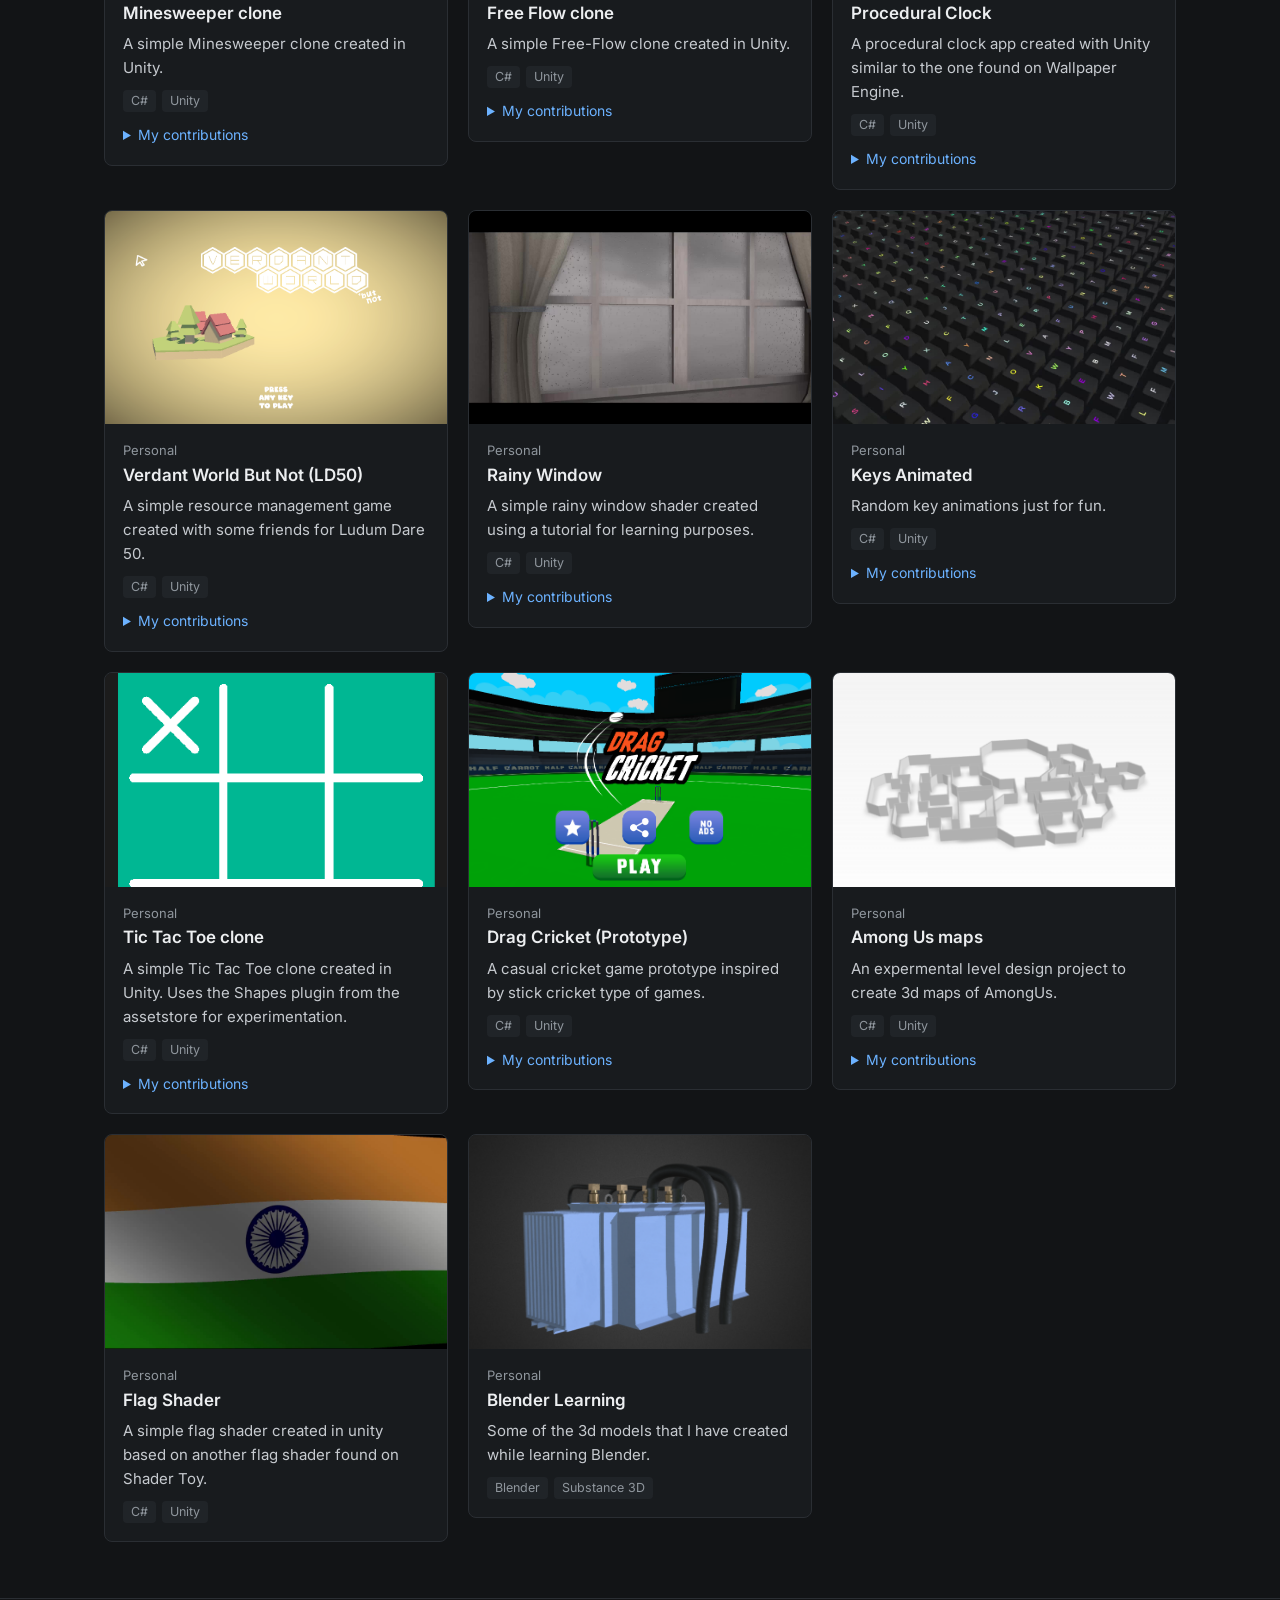
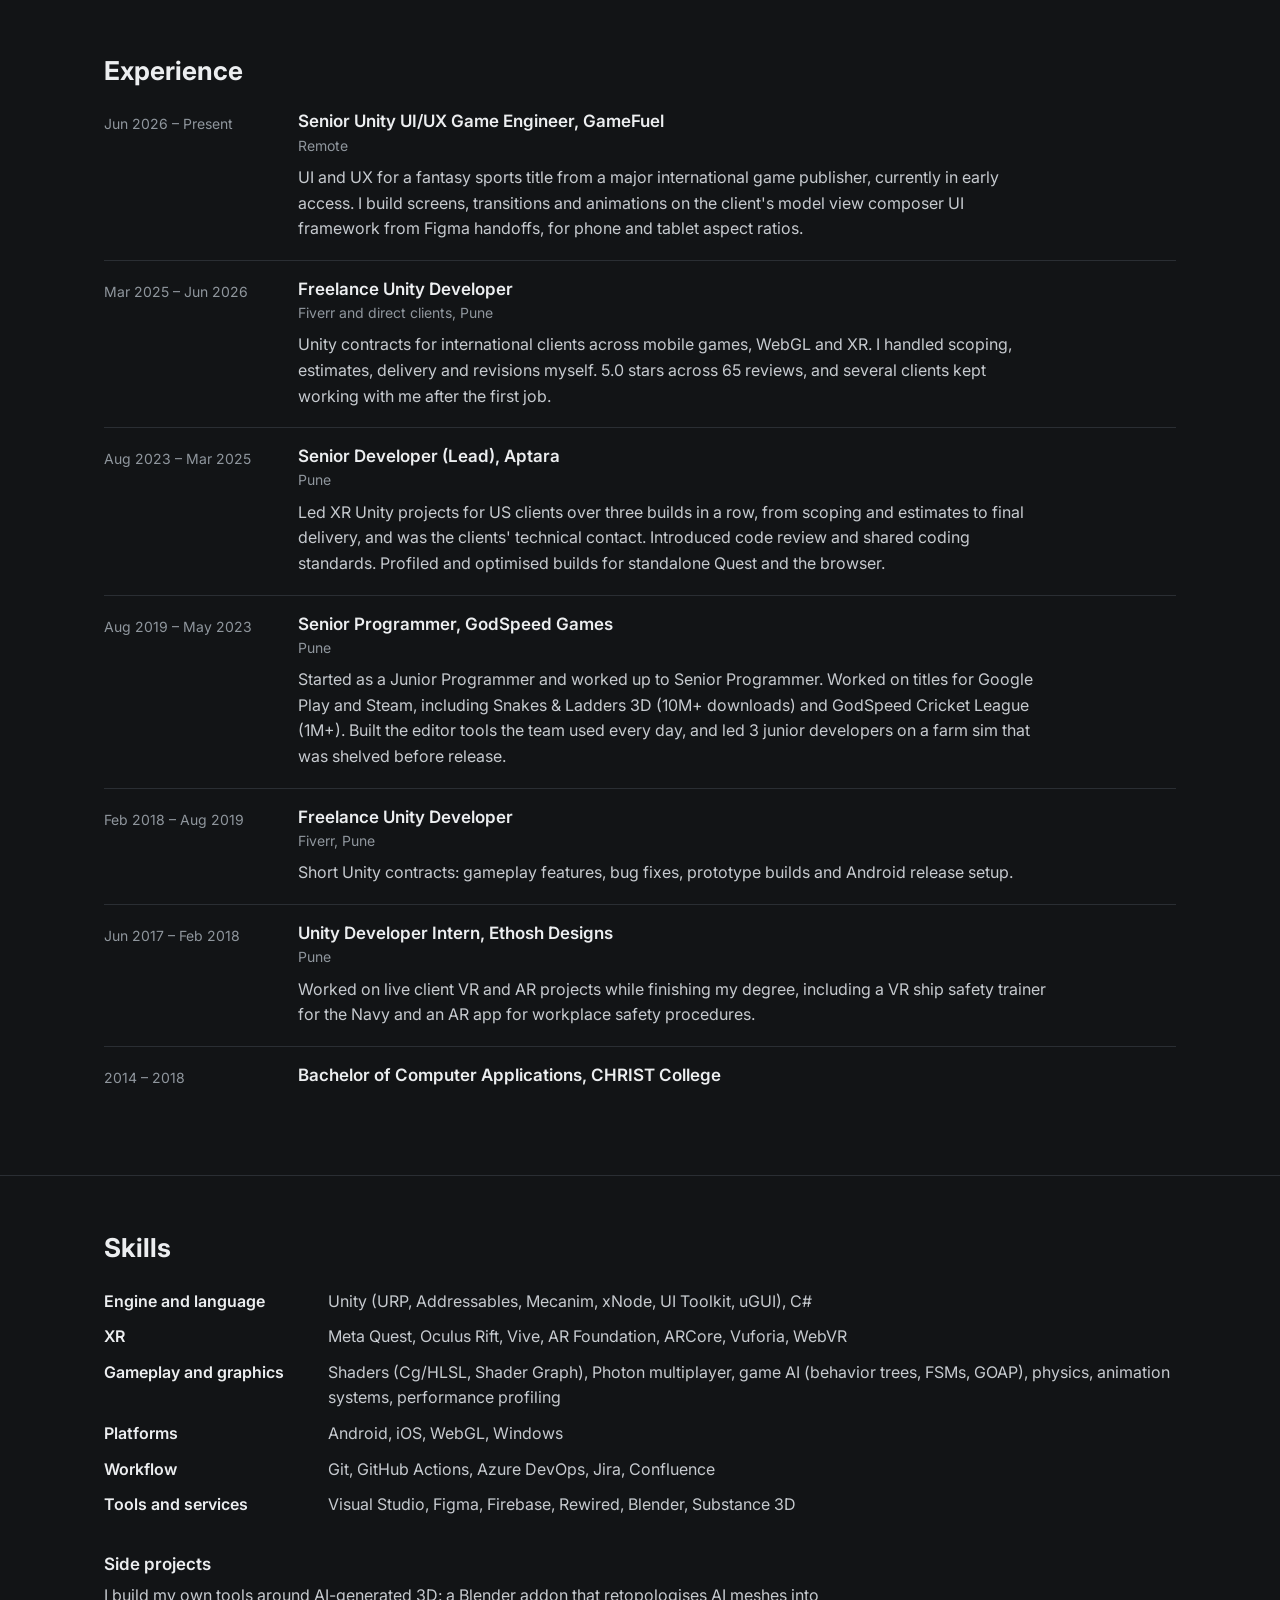
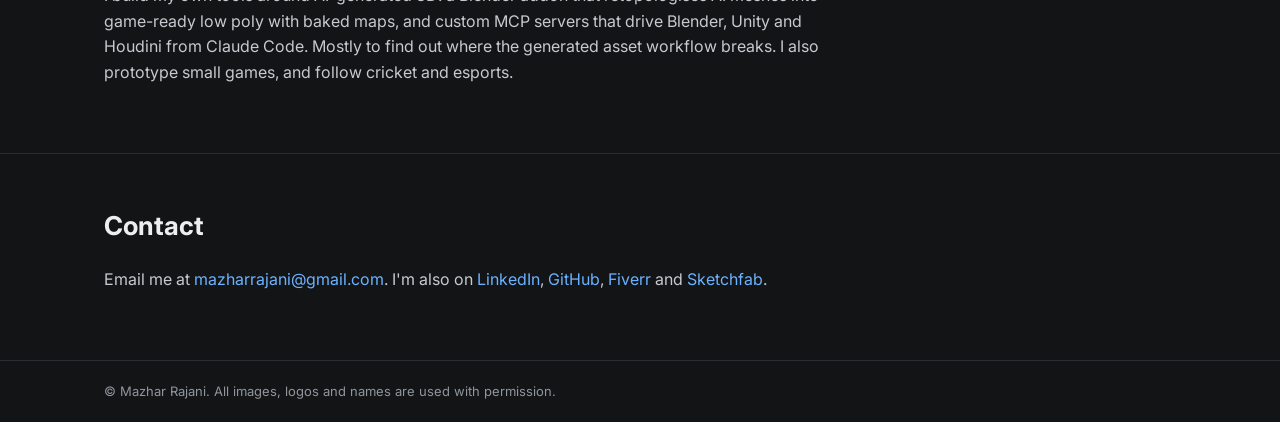
==== commit 12fa6767: "Re-tag renamed cards and self-host the Festival Coloring thumbnail Co-Authored-By: Claude Opus 5 <no" ====
--- a/index.html
+++ b/index.html
@@ -734,7 +734,7 @@
 
 <!-- Project Tile template (Festival Coloring)-->
 <article class="project" data-section="personal" data-tags="game">
-    <a class="project-media" href="https://play.google.com/store/apps/details?id=com.halfcarrot.festivalcoloring" target="_blank" rel="noopener" tabindex="-1"><img src="https://play-lh.googleusercontent.com/Q9NE1EudXgo50OK9TO3lvtViXwYev0vPDWsc8uorEhx2PU0rceo5OLL7kdAt6BxYQ6fYooDGaH5rm6-crE4QkA=w1052-h592" alt="" loading="lazy"></a>
+    <a class="project-media" href="https://play.google.com/store/apps/details?id=com.halfcarrot.festivalcoloring" target="_blank" rel="noopener" tabindex="-1"><img src="assets/img/festival.jpg" alt="" loading="lazy"></a>
     <div class="project-body">
         <p class="project-origin">Personal</p>
         <h3 class="project-title"><a href="https://play.google.com/store/apps/details?id=com.halfcarrot.festivalcoloring" target="_blank" rel="noopener">Festival Coloring</a></h3>
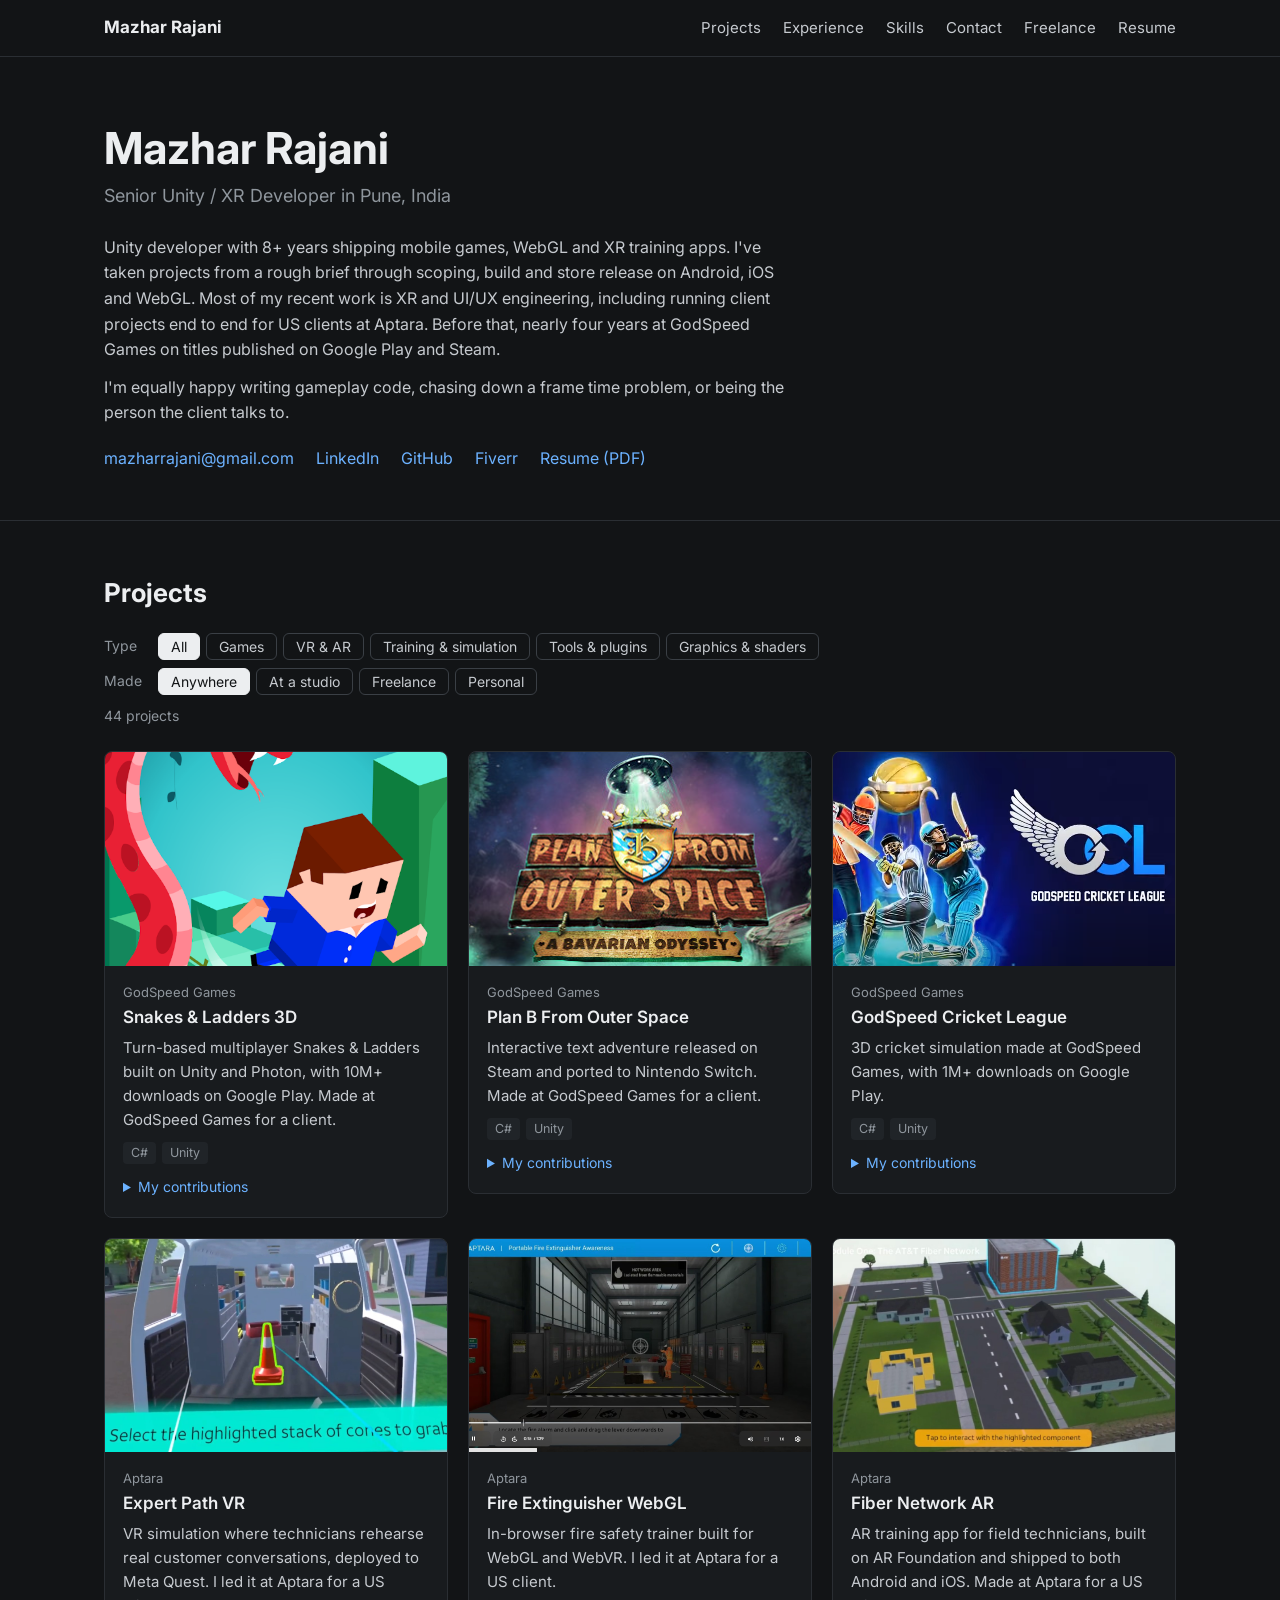
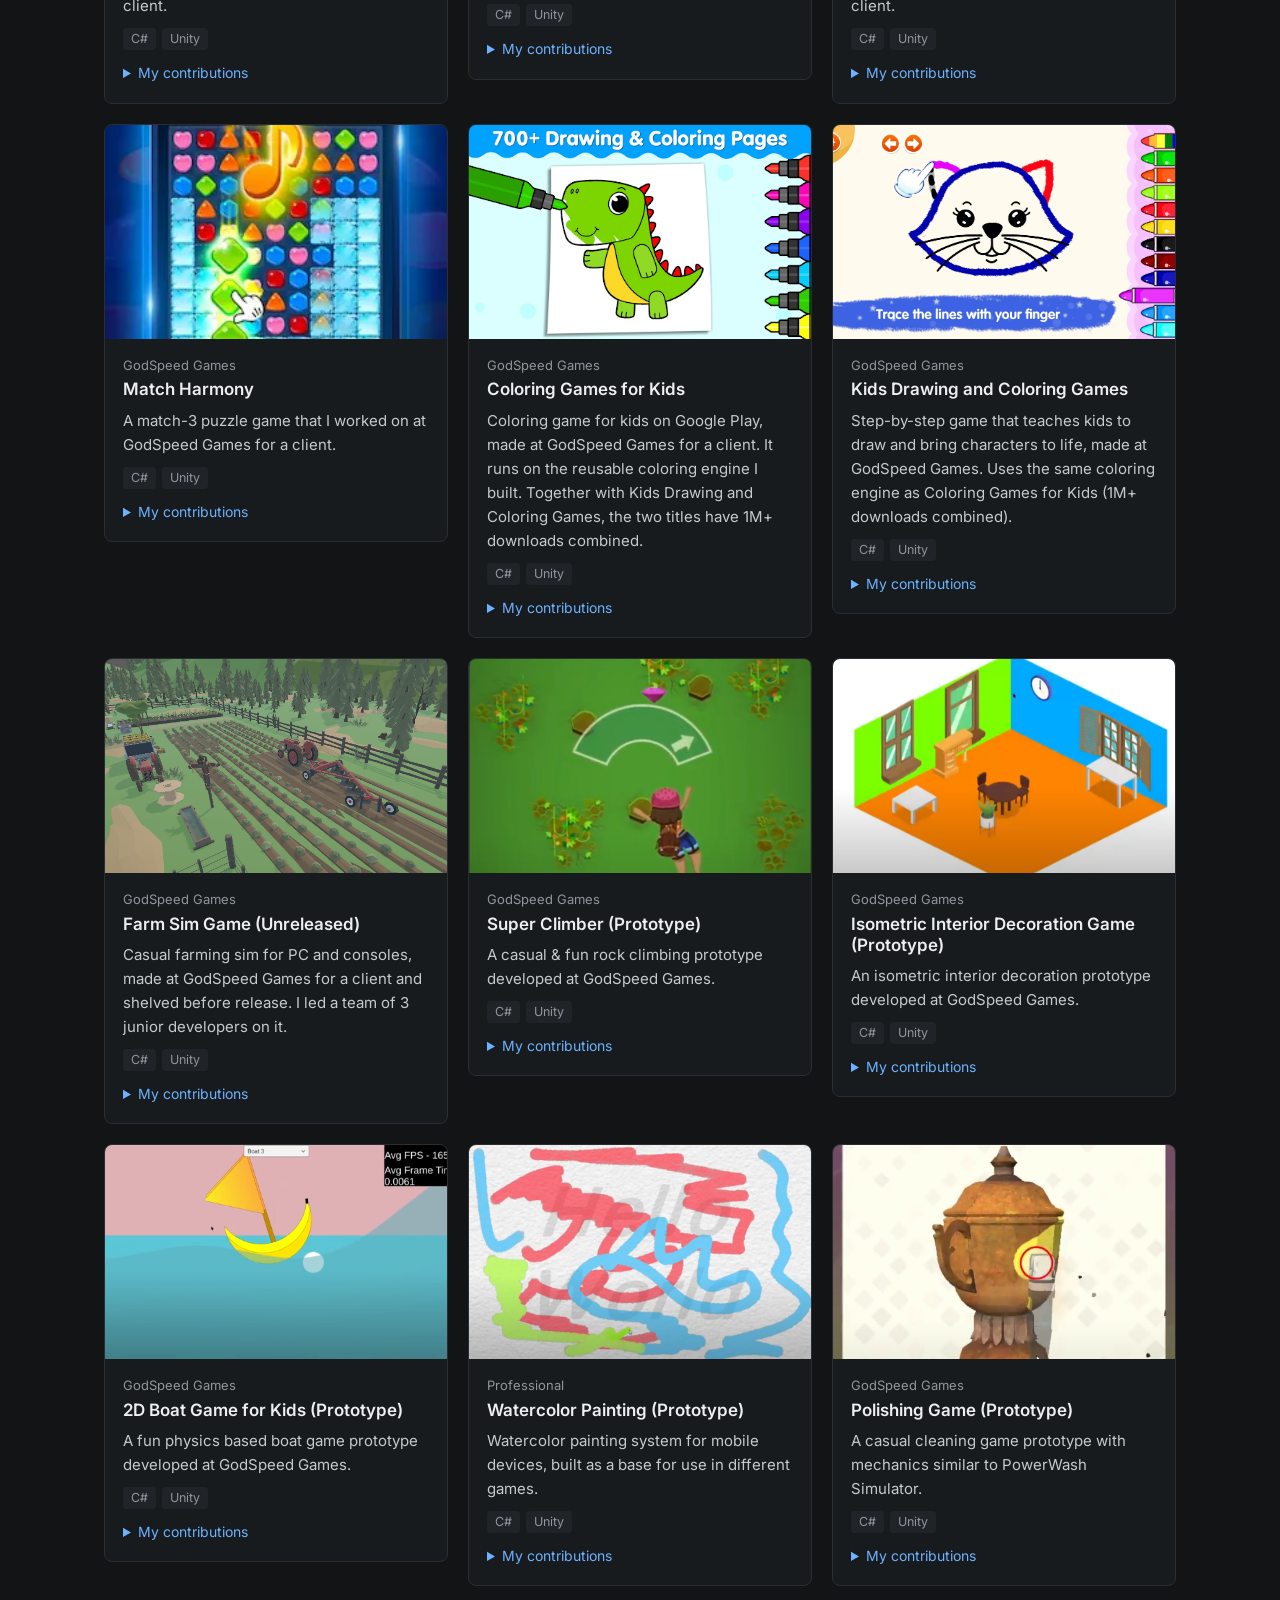
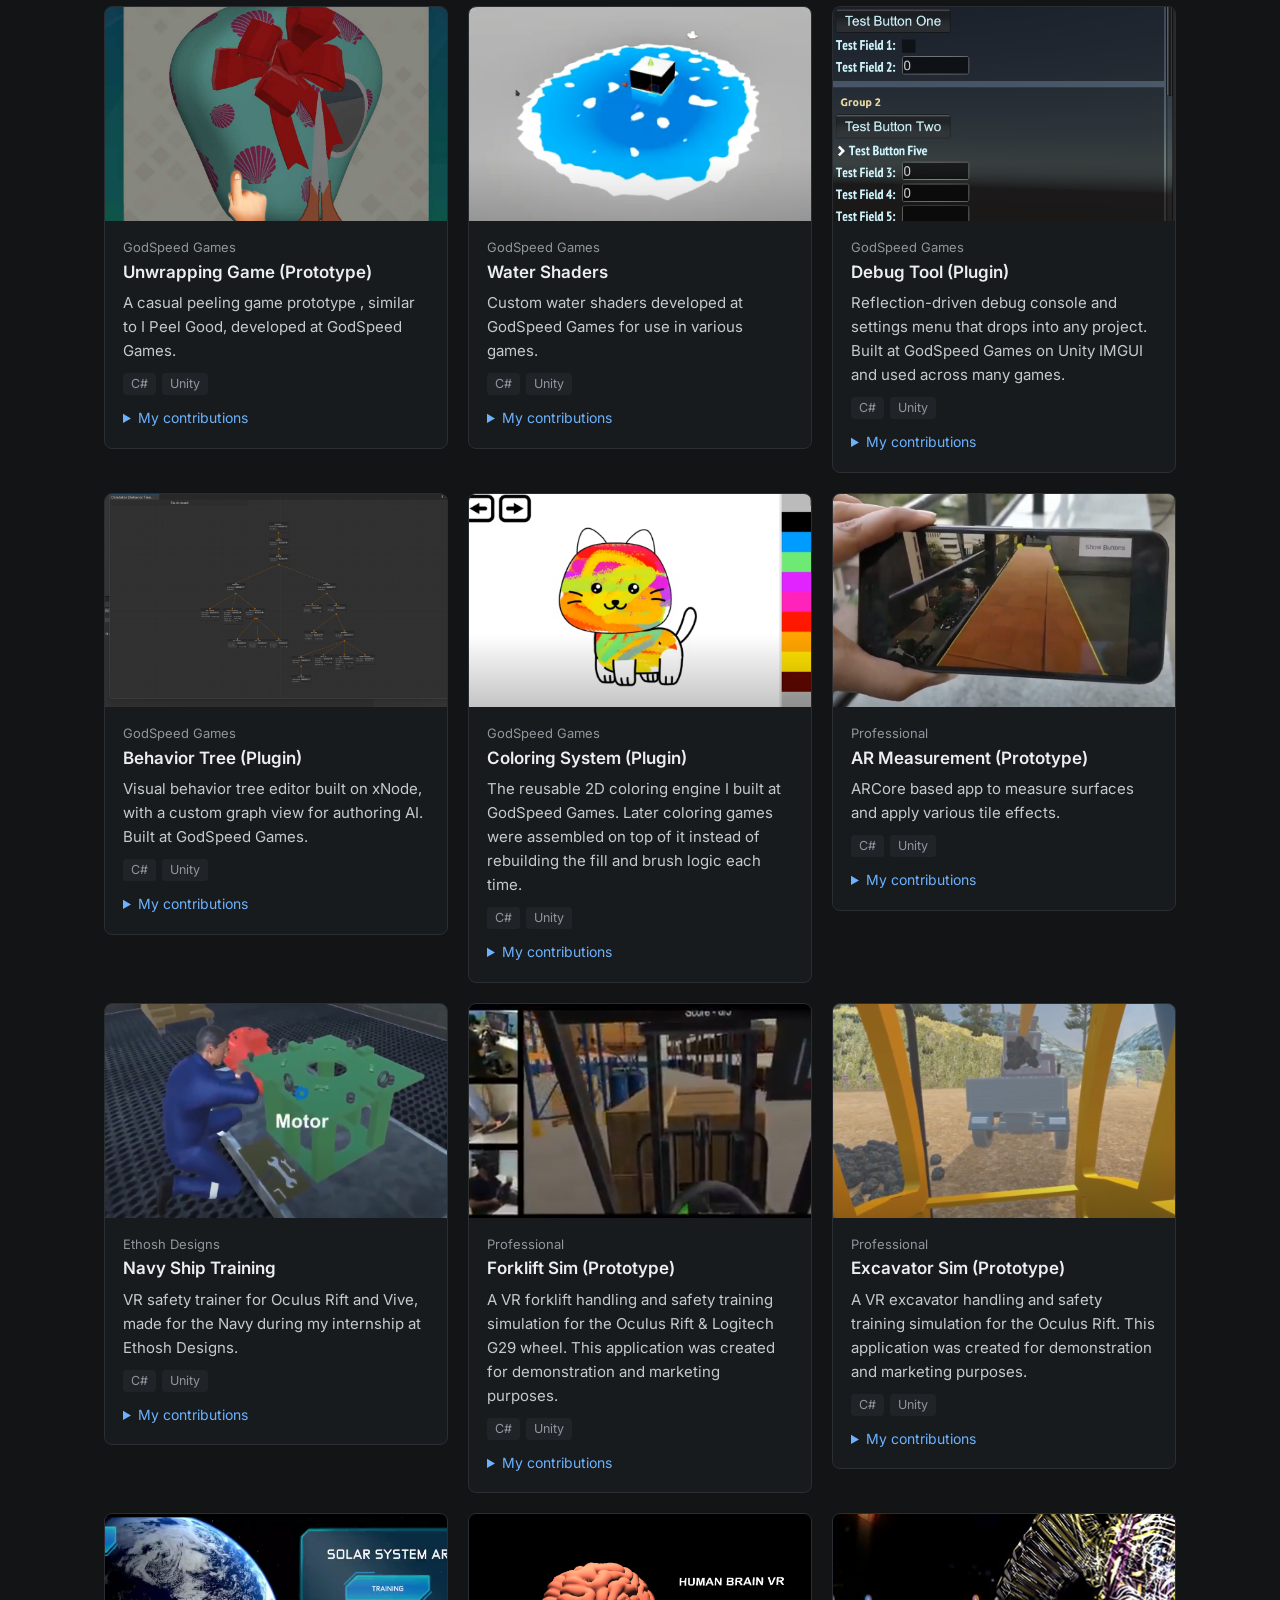
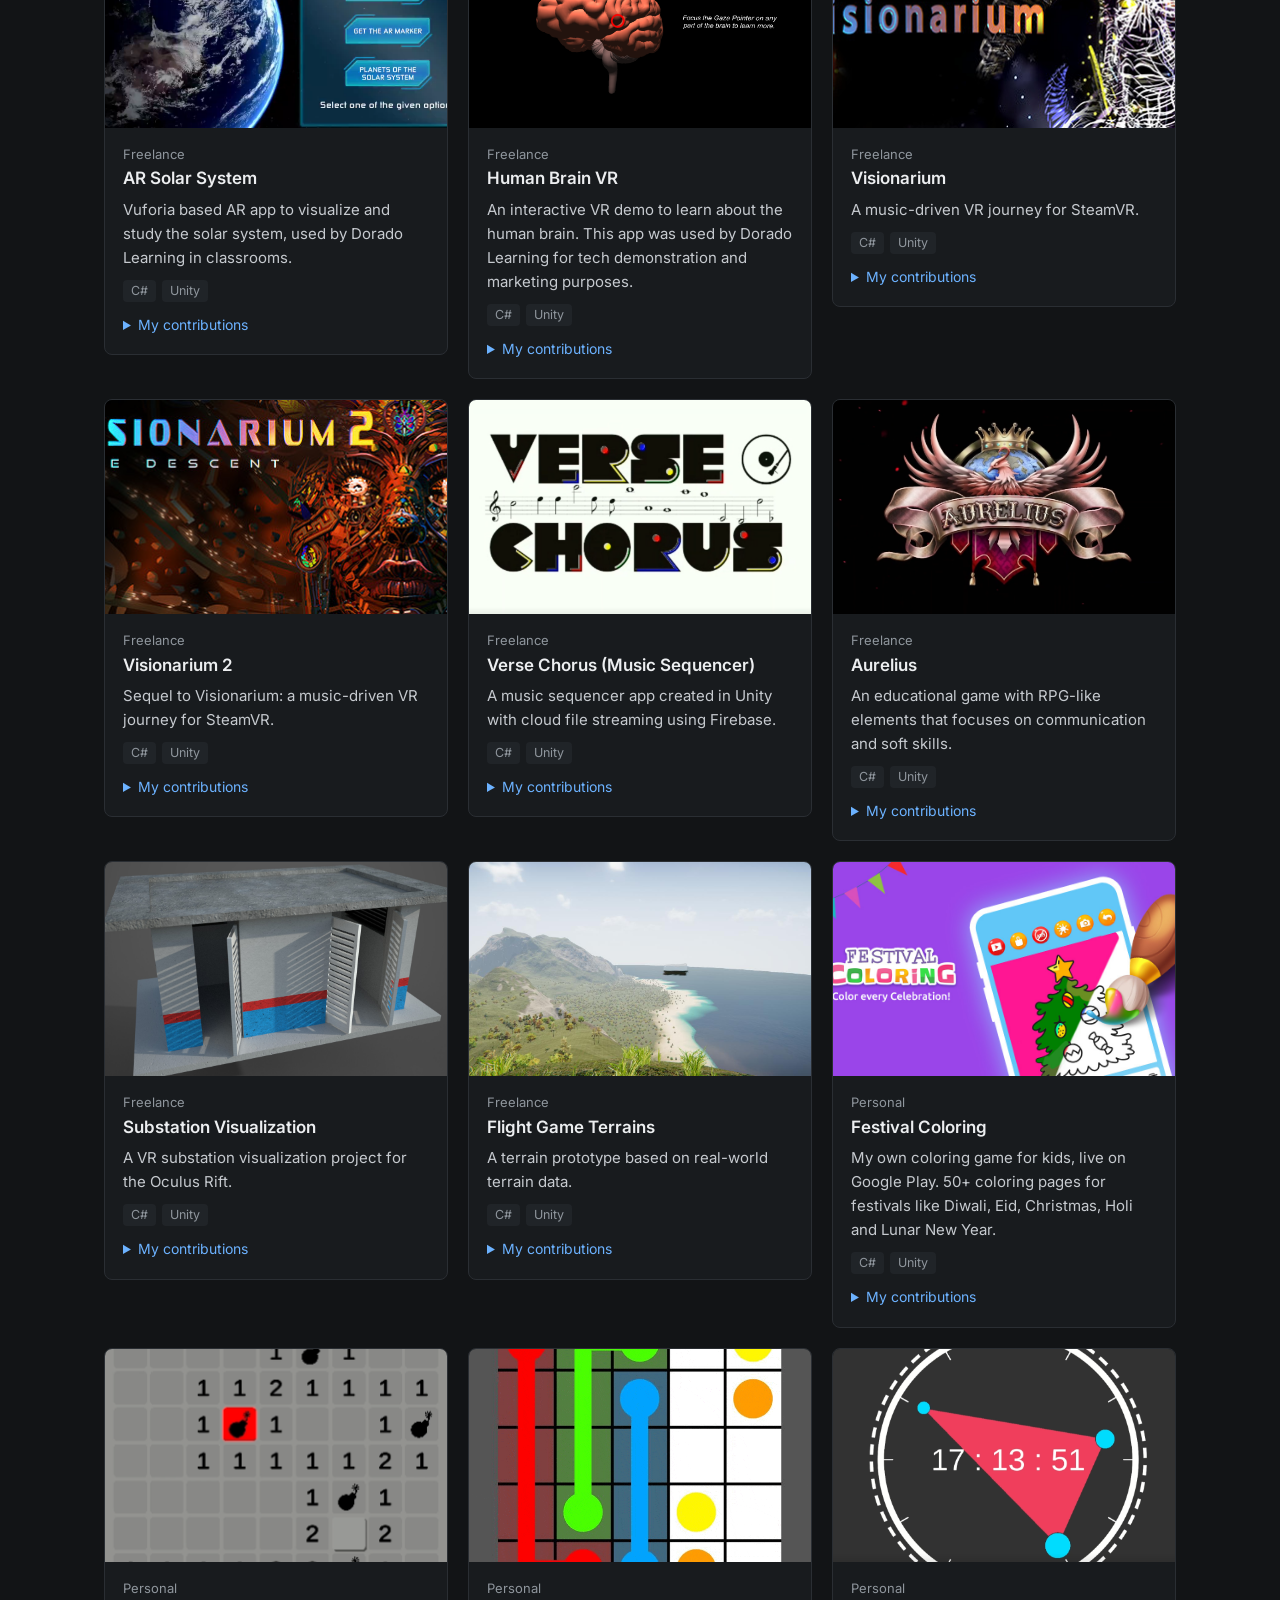
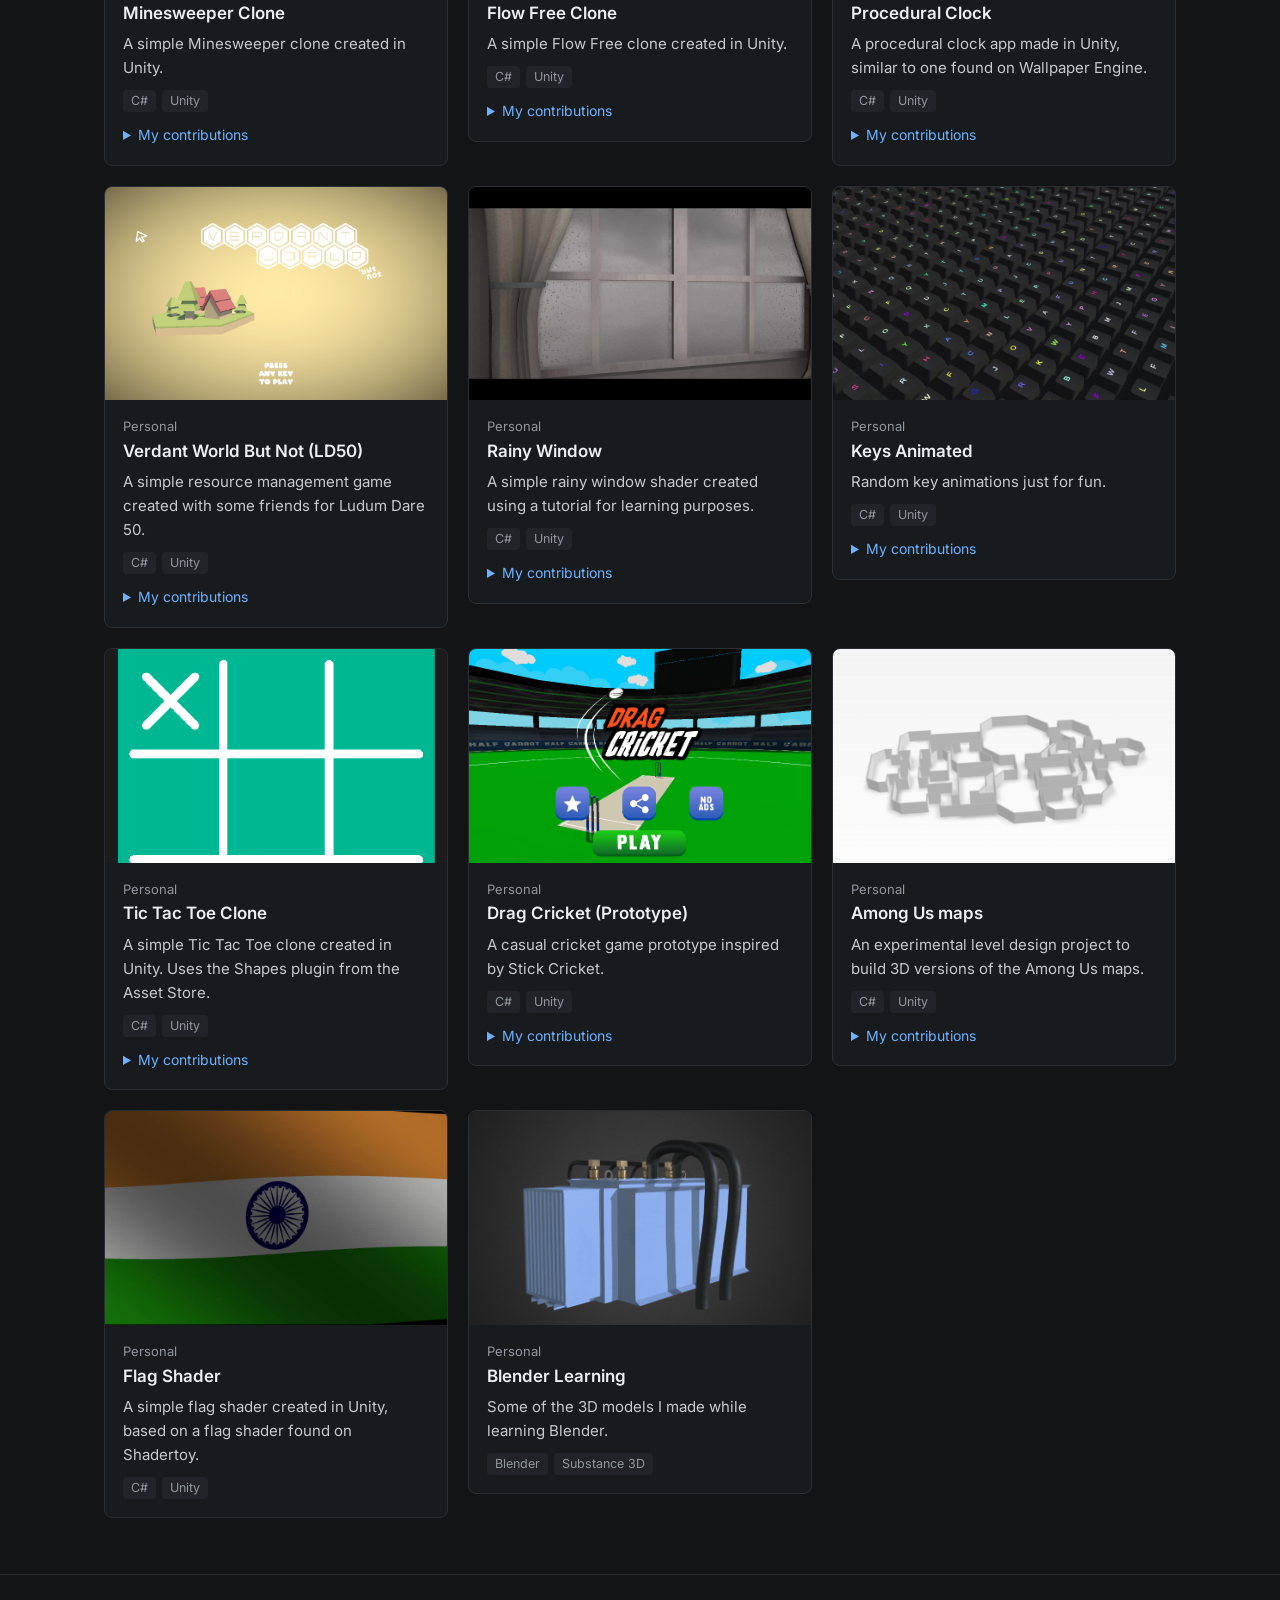
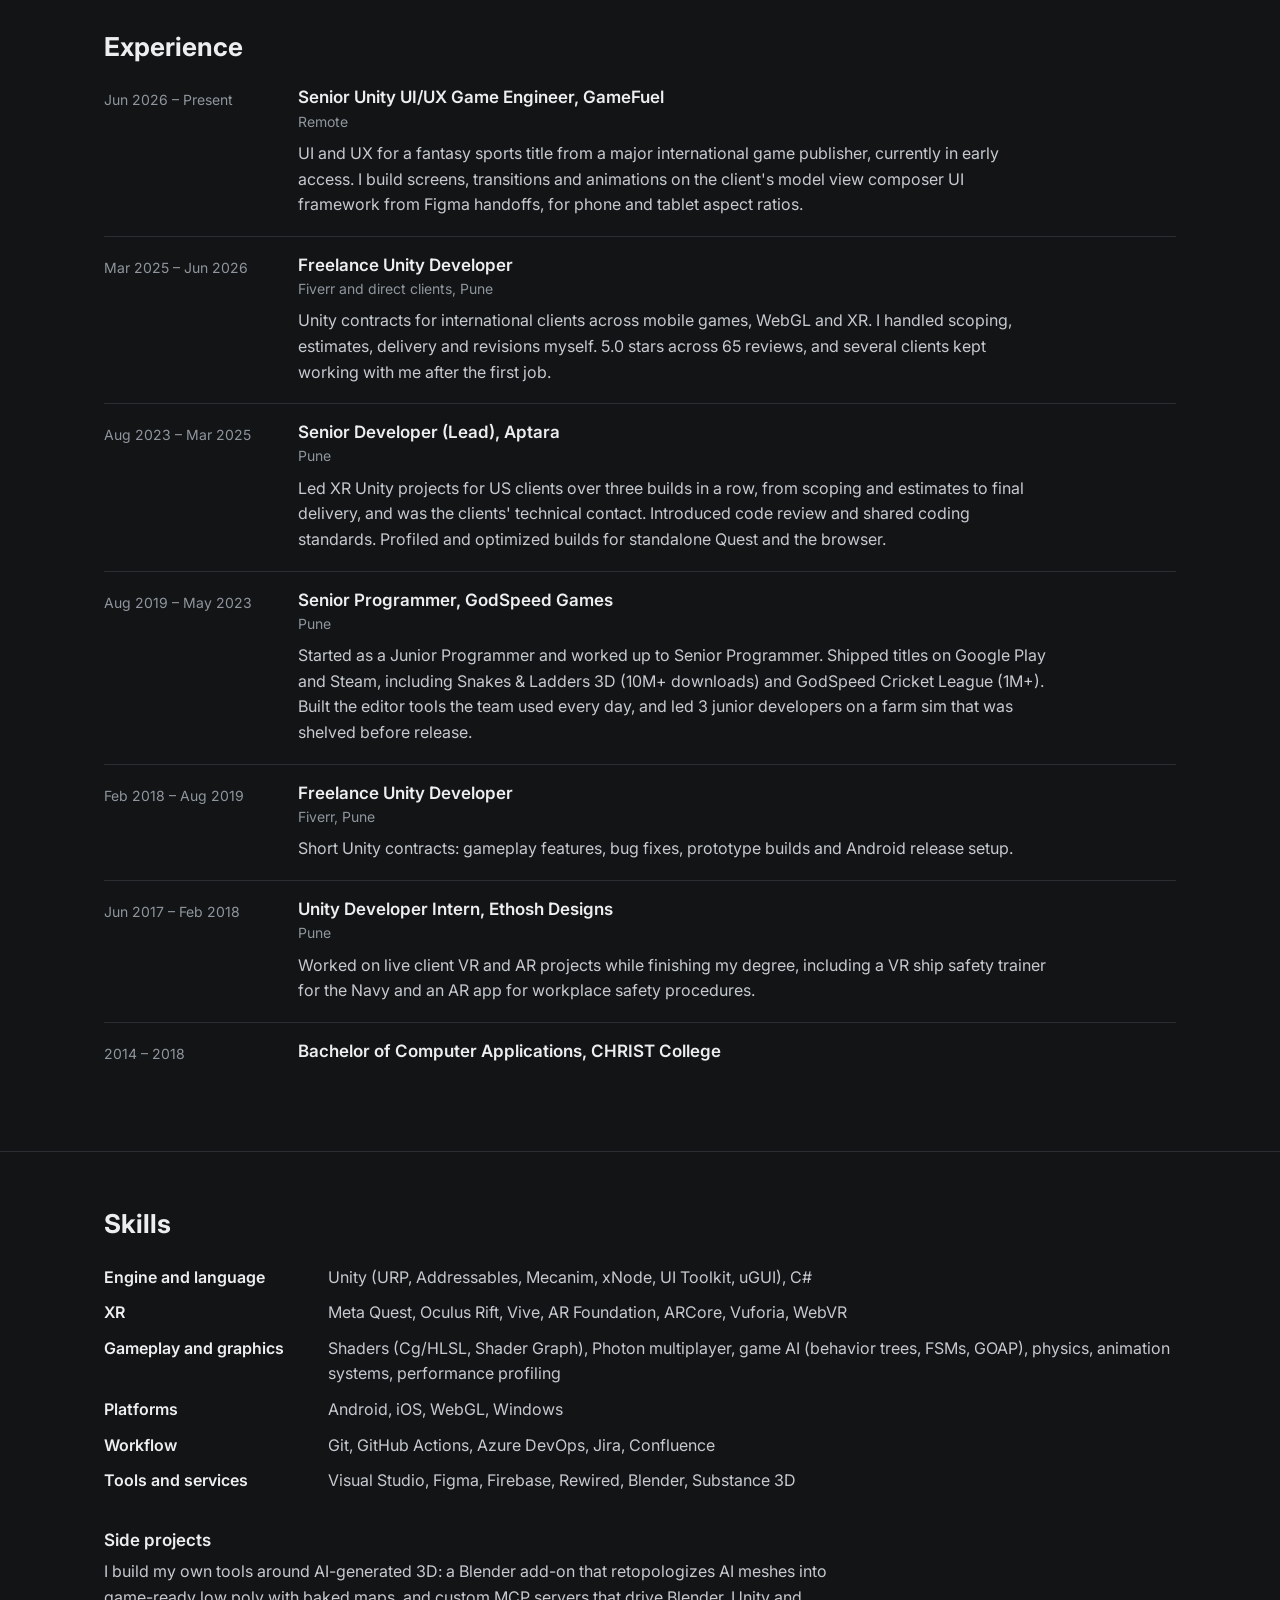
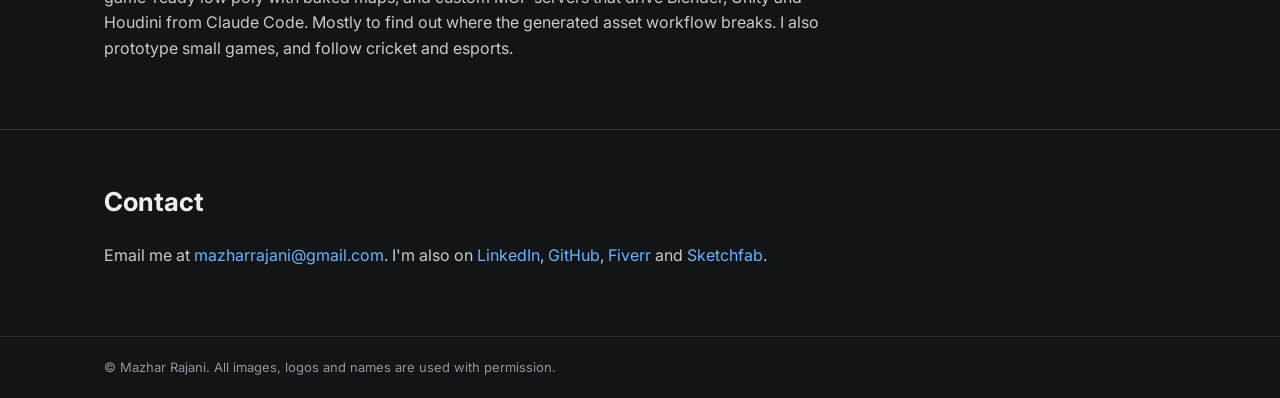
==== commit 87d17cf7: "Fix text found in the full audit; drop the Aptara fire sim Work page: - remove VR Fire Training: it " ====
--- a/index.html
+++ b/index.html
@@ -88,12 +88,12 @@
     <div class="project-body">
         <p class="project-origin">GodSpeed Games</p>
         <h3 class="project-title"><a href="https://play.google.com/store/apps/details?id=com.idz.snakes.and.ladders.dice.board.games" target="_blank" rel="noopener">Snakes &amp; Ladders 3D</a></h3>
-        <p class="project-desc">Multiplayer Snakes &amp; Ladders built on Unity and Photon, one of the top board games on Google Play with 10M+ downloads. Made at GodSpeed Games for a client.</p>
-        <ul class="project-tech"><li>C#</li><li>Unity</li></ul>
-        <details class="project-contrib">
-            <summary>My contributions</summary>
-            <ul>
-                <li class="contrib-item">Gameplay Implementation</li>
+        <p class="project-desc">Turn-based multiplayer Snakes &amp; Ladders built on Unity and Photon, with 10M+ downloads on Google Play. Made at GodSpeed Games for a client.</p>
+        <ul class="project-tech"><li>C#</li><li>Unity</li></ul>
+        <details class="project-contrib">
+            <summary>My contributions</summary>
+            <ul>
+                <li class="contrib-item">Gameplay implementation</li>
                 <li class="contrib-item">Finite state machine based AI</li>
                 <li class="contrib-item">Turn based multiplayer using Photon</li>
                 <li class="contrib-item">Level design tools &amp; editor scripting</li>
@@ -137,7 +137,7 @@
             <ul>
                 <li class="contrib-item">Finite state machine based AI</li>
                 <li class="contrib-item">Implementation of motion capture animations using Mecanim</li>
-                <li class="contrib-item">Main Menu &amp; Shop UI implementation</li>
+                <li class="contrib-item">Main menu &amp; shop UI implementation</li>
                 <li class="contrib-item">Cinematic camera system and editor tools</li>
                 <li class="contrib-item">A custom shader for player jersey numbers</li>
             </ul>
@@ -161,7 +161,7 @@
                 <li class="contrib-item">Twine based dialogue system</li>
                 <li class="contrib-item">Custom animations and voiceover for NPCs</li>
                 <li class="contrib-item">Modular scene based conversations</li>
-                <li class="contrib-item">VR interactivities using controllers</li>
+                <li class="contrib-item">VR interactions using controllers</li>
                 <li class="contrib-item">Deployed on Meta Quest</li>
             </ul>
         </details>
@@ -182,9 +182,9 @@
             <ul>
                 <li class="contrib-item">Led the project: scoping, estimates and delivery</li>
                 <li class="contrib-item">WebGL and WebVR based simulation</li>
-                <li class="contrib-item">State machine based modular saftey procedure</li>
-                <li class="contrib-item">Reactive animations for npcs during fire emergency</li>
-                <li class="contrib-item">Simplified FPS controller for learners</li>
+                <li class="contrib-item">State machine based modular safety procedures</li>
+                <li class="contrib-item">Reactive NPC animations during a fire emergency</li>
+                <li class="contrib-item">Simplified first-person controller for learners</li>
                 <li class="contrib-item">Custom training module for new learners</li>
             </ul>
         </details>
@@ -206,7 +206,7 @@
                 <li class="contrib-item">AR Foundation based system</li>
                 <li class="contrib-item">Deployed on Android and iOS platforms</li>
                 <li class="contrib-item">Module system for exploring different components</li>
-                <li class="contrib-item">Interactivities in AR for immersion</li>
+                <li class="contrib-item">Interactive elements in AR</li>
                 <li class="contrib-item">Voiceover and instructions for guiding learners</li>
             </ul>
         </details>
@@ -220,15 +220,15 @@
     <div class="project-body">
         <p class="project-origin">GodSpeed Games</p>
         <h3 class="project-title"><a href="https://games.skillz.com/games/puzzle/match-harmony-5582" target="_blank" rel="noopener">Match Harmony</a></h3>
-        <p class="project-desc">A Match 3 puzzle game that I worked on at GodSpeed Games for a client.</p>
+        <p class="project-desc">A match-3 puzzle game that I worked on at GodSpeed Games for a client.</p>
         <ul class="project-tech"><li>C#</li><li>Unity</li></ul>
         <details class="project-contrib">
             <summary>My contributions</summary>
             <ul>
                 <li class="contrib-item">iOS port</li>
-                <li class="contrib-item">Skillz sdk implementation</li>
+                <li class="contrib-item">Skillz SDK implementation</li>
                 <li class="contrib-item">Scripted various game modes using the existing core system</li>
-                <li class="contrib-item">Technical support for iOS related issues during release and post release</li>
+                <li class="contrib-item">Technical support for iOS issues during and after release</li>
             </ul>
         </details>
     </div>
@@ -241,7 +241,7 @@
     <div class="project-body">
         <p class="project-origin">GodSpeed Games</p>
         <h3 class="project-title"><a href="https://play.google.com/store/apps/details?id=com.iz.coloring.games.kids.drawing.book.color.by.number" target="_blank" rel="noopener">Coloring Games for Kids</a></h3>
-        <p class="project-desc">Coloring game for kids on Google Play, made at GodSpeed Games for a client. It runs on the reusable coloring engine I built, and together with Kids Drawing and Coloring Games it has 1M+ downloads.</p>
+        <p class="project-desc">Coloring game for kids on Google Play, made at GodSpeed Games for a client. It runs on the reusable coloring engine I built. Together with Kids Drawing and Coloring Games, the two titles have 1M+ downloads combined.</p>
         <ul class="project-tech"><li>C#</li><li>Unity</li></ul>
         <details class="project-contrib">
             <summary>My contributions</summary>
@@ -268,7 +268,7 @@
                 <li class="contrib-item">Implemented the base drawing &amp; coloring system</li>
                 <li class="contrib-item">Implemented a modular hand tutorial system</li>
                 <li class="contrib-item">State machine based modular gameplay loop</li>
-                <li class="contrib-item">Created a xNode based level editor for the artists to easily create levels</li>
+                <li class="contrib-item">Created an xNode based level editor so artists could build levels</li>
             </ul>
         </details>
     </div>
@@ -287,12 +287,12 @@
             <summary>My contributions</summary>
             <ul>
                 <li class="contrib-item">Led 3 junior developers: task breakdown, code review and onboarding</li>
-                <li class="contrib-item">Full AI implementation using Behavior Trees</li>
-                <li class="contrib-item">Developed a custom modular Behavior Trees plugin using xNode</li>
+                <li class="contrib-item">Full AI implementation using behavior trees</li>
+                <li class="contrib-item">Developed a custom modular behavior tree plugin using xNode</li>
                 <li class="contrib-item">Dynamic snow shader for levels with designer friendly tooling</li>
-                <li class="contrib-item">Addressable based asset and scene loading for easier content maintenance and performance</li>
-                <li class="contrib-item">Crossplatform input system using Rewired</li>
-                <li class="contrib-item">Level editor tools (wip)</li>
+                <li class="contrib-item">Addressables-based asset and scene loading for easier content maintenance and performance</li>
+                <li class="contrib-item">Cross-platform input system using Rewired</li>
+                <li class="contrib-item">Level editor tools (unfinished)</li>
             </ul>
         </details>
     </div>
@@ -325,7 +325,7 @@
     <div class="project-body">
         <p class="project-origin">GodSpeed Games</p>
         <h3 class="project-title"><a href="https://drive.google.com/drive/folders/1xZvCwre50oi1r0udixvJ5fFHCrvac_6l?usp=share_link" target="_blank" rel="noopener">Isometric Interior Decoration Game (Prototype)</a></h3>
-        <p class="project-desc">An Isometric interior decoration prototype developed at GodSpeed Games.</p>
+        <p class="project-desc">An isometric interior decoration prototype developed at GodSpeed Games.</p>
         <ul class="project-tech"><li>C#</li><li>Unity</li></ul>
         <details class="project-contrib">
             <summary>My contributions</summary>
@@ -343,7 +343,7 @@
     <a class="project-media" href="https://drive.google.com/drive/folders/1ZKp8jBT2Gr5-GAGnhZL04_-47zxqdiDp?usp=share_link" target="_blank" rel="noopener" tabindex="-1"><img src="assets/img/boat.png" alt="" loading="lazy"></a>
     <div class="project-body">
         <p class="project-origin">GodSpeed Games</p>
-        <h3 class="project-title"><a href="https://drive.google.com/drive/folders/1ZKp8jBT2Gr5-GAGnhZL04_-47zxqdiDp?usp=share_link" target="_blank" rel="noopener">2D Boat Game For Kids (Prototype)</a></h3>
+        <h3 class="project-title"><a href="https://drive.google.com/drive/folders/1ZKp8jBT2Gr5-GAGnhZL04_-47zxqdiDp?usp=share_link" target="_blank" rel="noopener">2D Boat Game for Kids (Prototype)</a></h3>
         <p class="project-desc">A fun physics based boat game prototype developed at GodSpeed Games.</p>
         <ul class="project-tech"><li>C#</li><li>Unity</li></ul>
         <details class="project-contrib">
@@ -363,15 +363,15 @@
     <a class="project-media" href="https://drive.google.com/drive/folders/1RoLiUubbCR6f9G3bZdixCYU3MaOAC9_M?usp=share_link" target="_blank" rel="noopener" tabindex="-1"><img src="assets/img/watercolor.png" alt="" loading="lazy"></a>
     <div class="project-body">
         <p class="project-origin">Professional</p>
-        <h3 class="project-title"><a href="https://drive.google.com/drive/folders/1RoLiUubbCR6f9G3bZdixCYU3MaOAC9_M?usp=share_link" target="_blank" rel="noopener">Watercolor painting (Prototype)</a></h3>
-        <p class="project-desc">Watercolor painting system for mobile devices. A base system to be used in different games.</p>
+        <h3 class="project-title"><a href="https://drive.google.com/drive/folders/1RoLiUubbCR6f9G3bZdixCYU3MaOAC9_M?usp=share_link" target="_blank" rel="noopener">Watercolor Painting (Prototype)</a></h3>
+        <p class="project-desc">Watercolor painting system for mobile devices, built as a base for use in different games.</p>
         <ul class="project-tech"><li>C#</li><li>Unity</li></ul>
         <details class="project-contrib">
             <summary>My contributions</summary>
             <ul>
                 <li class="contrib-item">Implemented various algorithms to create a water simulation</li>
-                <li class="contrib-item">Color blending based on the Kubleka-Munk system</li>
-                <li class="contrib-item">Customized brushes and masking systen</li>
+                <li class="contrib-item">Color blending based on the Kubelka-Munk model</li>
+                <li class="contrib-item">Customized brushes and masking system</li>
                 <li class="contrib-item">Applied the base system to various game prototypes</li>
             </ul>
         </details>
@@ -385,7 +385,7 @@
     <div class="project-body">
         <p class="project-origin">GodSpeed Games</p>
         <h3 class="project-title"><a href="https://drive.google.com/file/d/1X82yRaN5oHrFXu4ZjG4VqT8wk4STkw7w/view?usp=share_link" target="_blank" rel="noopener">Polishing Game (Prototype)</a></h3>
-        <p class="project-desc">A casual cleaning stuff game prototype. It has mechanics similar to power wash sim type of games.</p>
+        <p class="project-desc">A casual cleaning game prototype with mechanics similar to PowerWash Simulator.</p>
         <ul class="project-tech"><li>C#</li><li>Unity</li></ul>
         <details class="project-contrib">
             <summary>My contributions</summary>
@@ -405,14 +405,14 @@
     <div class="project-body">
         <p class="project-origin">GodSpeed Games</p>
         <h3 class="project-title">Unwrapping Game (Prototype)</h3>
-        <p class="project-desc">A casual peeling game prototype similar to I peel good developed at GodSpeed Games.</p>
+        <p class="project-desc">A casual peeling game prototype , similar to I Peel Good, developed at GodSpeed Games.</p>
         <ul class="project-tech"><li>C#</li><li>Unity</li></ul>
         <details class="project-contrib">
             <summary>My contributions</summary>
             <ul>
                 <li class="contrib-item">Implemented a basic mesh cutting system</li>
-                <li class="contrib-item">Procedural peel generation with uv mapping</li>
-                <li class="contrib-item">Uses delaunay triangulation for generated meshes</li>
+                <li class="contrib-item">Procedural peel generation with UV mapping</li>
+                <li class="contrib-item">Uses Delaunay triangulation for generated meshes</li>
                 <li class="contrib-item">Gameplay loop and progression</li>
             </ul>
         </details>
@@ -450,8 +450,8 @@
             <summary>My contributions</summary>
             <ul>
                 <li class="contrib-item">Uses reflection attributes to create a settings menu</li>
-                <li class="contrib-item">Custom console that displays unity logs</li>
-                <li class="contrib-item">The tool can be easily extended and customized and new groups can be added</li>
+                <li class="contrib-item">Custom console that displays Unity logs</li>
+                <li class="contrib-item">Extensible and customizable, with support for adding new groups</li>
             </ul>
         </details>
     </div>
@@ -469,7 +469,7 @@
         <details class="project-contrib">
             <summary>My contributions</summary>
             <ul>
-                <li class="contrib-item">Modular Behavior Tree system</li>
+                <li class="contrib-item">Modular behavior tree system</li>
                 <li class="contrib-item">Custom graph editor based on xNode</li>
                 <li class="contrib-item">xNode extension to support vertical nodes</li>
                 <li class="contrib-item">Another graph editor can be used as well</li>
@@ -509,7 +509,7 @@
         <details class="project-contrib">
             <summary>My contributions</summary>
             <ul>
-                <li class="contrib-item">Procedural mesh genration for tile effects</li>
+                <li class="contrib-item">Procedural mesh generation for tile effects</li>
             </ul>
         </details>
     </div>
@@ -529,7 +529,7 @@
             <ul>
                 <li class="contrib-item">State machine based training modules</li>
                 <li class="contrib-item">Mecanim based animations</li>
-                <li class="contrib-item">Technical support post client delivery</li>
+                <li class="contrib-item">Technical support after client delivery</li>
             </ul>
         </details>
     </div>
@@ -548,7 +548,7 @@
             <summary>My contributions</summary>
             <ul>
                 <li class="contrib-item">Implemented forklift driving and handling</li>
-                <li class="contrib-item">Implemented the G29 wheel &amp; controllers</li>
+                <li class="contrib-item">Integrated the Logitech G29 wheel &amp; controllers</li>
                 <li class="contrib-item">Helped with the warehouse level design and lighting</li>
             </ul>
         </details>
@@ -580,15 +580,15 @@
     <a class="project-media" href="https://drive.google.com/file/d/16keiC0ErlrcjktXq2PefLbtDpOCL2wh2/view?usp=sharing" target="_blank" rel="noopener" tabindex="-1"><img src="assets/img/solar.png" alt="" loading="lazy"></a>
     <div class="project-body">
         <p class="project-origin">Freelance</p>
-        <h3 class="project-title"><a href="https://drive.google.com/file/d/16keiC0ErlrcjktXq2PefLbtDpOCL2wh2/view?usp=sharing" target="_blank" rel="noopener">Solar System AR</a></h3>
-        <p class="project-desc">Vuforia based AR app to visualize and study about the solar system. This app was used by Dorado Learning for tech demonstration and marketing purposes.</p>
+        <h3 class="project-title"><a href="https://drive.google.com/file/d/16keiC0ErlrcjktXq2PefLbtDpOCL2wh2/view?usp=sharing" target="_blank" rel="noopener">AR Solar System</a></h3>
+        <p class="project-desc">Vuforia based AR app to visualize and study the solar system, used by Dorado Learning in classrooms.</p>
         <ul class="project-tech"><li>C#</li><li>Unity</li></ul>
         <details class="project-contrib">
             <summary>My contributions</summary>
             <ul>
                 <li class="contrib-item">Full AR experience design</li>
                 <li class="contrib-item">Vuforia implementation</li>
-                <li class="contrib-item">Voice over integration</li>
+                <li class="contrib-item">Voiceover integration</li>
             </ul>
         </details>
     </div>
@@ -609,7 +609,7 @@
                 <li class="contrib-item">Full VR experience design</li>
                 <li class="contrib-item">State machine based learning modules</li>
                 <li class="contrib-item">Helped the client in the storyboarding stage</li>
-                <li class="contrib-item">Tech support post delivery</li>
+                <li class="contrib-item">Tech support after delivery</li>
             </ul>
         </details>
     </div>
@@ -622,13 +622,13 @@
     <div class="project-body">
         <p class="project-origin">Freelance</p>
         <h3 class="project-title"><a href="https://store.steampowered.com/app/928300/Visionarium/" target="_blank" rel="noopener">Visionarium</a></h3>
-        <p class="project-desc">Visionarium is a music driven vr journey for steam vr.</p>
-        <ul class="project-tech"><li>C#</li><li>Unity</li></ul>
-        <details class="project-contrib">
-            <summary>My contributions</summary>
-            <ul>
-                <li class="contrib-item">Loopback reactive audio visualization system implementation using wasapi</li>
-                <li class="contrib-item">VR menu system design using curved ui from the assetstore</li>
+        <p class="project-desc">A music-driven VR journey for SteamVR.</p>
+        <ul class="project-tech"><li>C#</li><li>Unity</li></ul>
+        <details class="project-contrib">
+            <summary>My contributions</summary>
+            <ul>
+                <li class="contrib-item">Audio-reactive visualization system using WASAPI loopback capture</li>
+                <li class="contrib-item">VR menu system design using Curved UI from the Asset Store</li>
             </ul>
         </details>
     </div>
@@ -636,17 +636,17 @@
 <!-- Project Tile template End-->
 
 <!-- Project Tile template (Visionarium 2)-->
-<article class="project" data-section="freelance" data-tags="vr">
+<article class="project" data-section="freelance" data-tags="vr graphics">
     <a class="project-media" href="https://store.steampowered.com/app/1917860/Visionarium_2__The_Descent/" target="_blank" rel="noopener" tabindex="-1"><img src="assets/img/v2.jpg" alt="" loading="lazy"></a>
     <div class="project-body">
         <p class="project-origin">Freelance</p>
         <h3 class="project-title"><a href="https://store.steampowered.com/app/1917860/Visionarium_2__The_Descent/" target="_blank" rel="noopener">Visionarium 2</a></h3>
-        <p class="project-desc">Visionarium 2 is a music driven vr journey for steam vr.</p>
-        <ul class="project-tech"><li>C#</li><li>Unity</li></ul>
-        <details class="project-contrib">
-            <summary>My contributions</summary>
-            <ul>
-                <li class="contrib-item">Loopback reactive audio visualization system implementation using wasapi</li>
+        <p class="project-desc">Sequel to Visionarium: a music-driven VR journey for SteamVR.</p>
+        <ul class="project-tech"><li>C#</li><li>Unity</li></ul>
+        <details class="project-contrib">
+            <summary>My contributions</summary>
+            <ul>
+                <li class="contrib-item">Audio-reactive visualization system using WASAPI loopback capture</li>
             </ul>
         </details>
     </div>
@@ -659,13 +659,13 @@
     <div class="project-body">
         <p class="project-origin">Freelance</p>
         <h3 class="project-title"><a href="https://drive.google.com/file/d/1W7DD7Uq4CstEnQf6F7j5XBJ6Zh69aDIo/view?usp=share_link" target="_blank" rel="noopener">Verse Chorus (Music Sequencer)</a></h3>
-        <p class="project-desc">A music sequencer app created in unity with cloud file streaming using Firebase.</p>
+        <p class="project-desc">A music sequencer app created in Unity with cloud file streaming using Firebase.</p>
         <ul class="project-tech"><li>C#</li><li>Unity</li></ul>
         <details class="project-contrib">
             <summary>My contributions</summary>
             <ul>
                 <li class="contrib-item">Sequencer design and implementation</li>
-                <li class="contrib-item">Firebase storage and db implementation</li>
+                <li class="contrib-item">Firebase Storage and database implementation</li>
                 <li class="contrib-item">Audio file recording and .wav conversion</li>
                 <li class="contrib-item">Save/Load system</li>
             </ul>
@@ -680,12 +680,12 @@
     <div class="project-body">
         <p class="project-origin">Freelance</p>
         <h3 class="project-title"><a href="https://www.leadupp.co/#Aurelius" target="_blank" rel="noopener">Aurelius</a></h3>
-        <p class="project-desc">Aurelius is an educational game with rpg like elements that focuses on improving communication and soft skills.</p>
-        <ul class="project-tech"><li>C#</li><li>Unity</li></ul>
-        <details class="project-contrib">
-            <summary>My contributions</summary>
-            <ul>
-                <li class="contrib-item">Webgl template modification</li>
+        <p class="project-desc">An educational game with RPG-like elements that focuses on communication and soft skills.</p>
+        <ul class="project-tech"><li>C#</li><li>Unity</li></ul>
+        <details class="project-contrib">
+            <summary>My contributions</summary>
+            <ul>
+                <li class="contrib-item">WebGL template modification</li>
                 <li class="contrib-item">Content optimization</li>
                 <li class="contrib-item">Tech consultation and support</li>
             </ul>
@@ -700,7 +700,7 @@
     <div class="project-body">
         <p class="project-origin">Freelance</p>
         <h3 class="project-title"><a href="https://drive.google.com/file/d/1g9sZj0ou3Dw8jpVCMma7KF5GLLkpD1Vd/view?usp=share_link" target="_blank" rel="noopener">Substation Visualization</a></h3>
-        <p class="project-desc">A vr substation visualization project for the Oculus Rift.</p>
+        <p class="project-desc">A VR substation visualization project for the Oculus Rift.</p>
         <ul class="project-tech"><li>C#</li><li>Unity</li></ul>
         <details class="project-contrib">
             <summary>My contributions</summary>
@@ -719,13 +719,13 @@
     <div class="project-body">
         <p class="project-origin">Freelance</p>
         <h3 class="project-title">Flight Game Terrains</h3>
-        <p class="project-desc">A terrain prototype based on real world terrain data.</p>
-        <ul class="project-tech"><li>C#</li><li>Unity</li></ul>
-        <details class="project-contrib">
-            <summary>My contributions</summary>
-            <ul>
-                <li class="contrib-item">Terrain creation using Gaia and Aquas</li>
-                <li class="contrib-item">Terrain data sampled from real world data sources</li>
+        <p class="project-desc">A terrain prototype based on real-world terrain data.</p>
+        <ul class="project-tech"><li>C#</li><li>Unity</li></ul>
+        <details class="project-contrib">
+            <summary>My contributions</summary>
+            <ul>
+                <li class="contrib-item">Terrain creation using Gaia and AQUAS</li>
+                <li class="contrib-item">Terrain data sampled from real-world data sources</li>
             </ul>
         </details>
     </div>
@@ -758,7 +758,7 @@
     <a class="project-media" href="https://github.com/Mazhar-Rajani/Minesweeper-Clone" target="_blank" rel="noopener" tabindex="-1"><img src="assets/img/minesweeper.png" alt="" loading="lazy"></a>
     <div class="project-body">
         <p class="project-origin">Personal</p>
-        <h3 class="project-title"><a href="https://github.com/Mazhar-Rajani/Minesweeper-Clone" target="_blank" rel="noopener">Minesweeper clone</a></h3>
+        <h3 class="project-title"><a href="https://github.com/Mazhar-Rajani/Minesweeper-Clone" target="_blank" rel="noopener">Minesweeper Clone</a></h3>
         <p class="project-desc">A simple Minesweeper clone created in Unity.</p>
         <ul class="project-tech"><li>C#</li><li>Unity</li></ul>
         <details class="project-contrib">
@@ -777,8 +777,8 @@
     <a class="project-media" href="https://github.com/Mazhar-Rajani/Free-Flow-Clone" target="_blank" rel="noopener" tabindex="-1"><img src="assets/img/flow.png" alt="" loading="lazy"></a>
     <div class="project-body">
         <p class="project-origin">Personal</p>
-        <h3 class="project-title"><a href="https://github.com/Mazhar-Rajani/Free-Flow-Clone" target="_blank" rel="noopener">Free Flow clone</a></h3>
-        <p class="project-desc">A simple Free-Flow clone created in Unity.</p>
+        <h3 class="project-title"><a href="https://github.com/Mazhar-Rajani/Free-Flow-Clone" target="_blank" rel="noopener">Flow Free Clone</a></h3>
+        <p class="project-desc">A simple Flow Free clone created in Unity.</p>
         <ul class="project-tech"><li>C#</li><li>Unity</li></ul>
         <details class="project-contrib">
             <summary>My contributions</summary>
@@ -798,14 +798,14 @@
     <div class="project-body">
         <p class="project-origin">Personal</p>
         <h3 class="project-title"><a href="https://github.com/Mazhar-Rajani/Clock-Triangle" target="_blank" rel="noopener">Procedural Clock</a></h3>
-        <p class="project-desc">A procedural clock app created with Unity similar to the one found on Wallpaper Engine.</p>
+        <p class="project-desc">A procedural clock app made in Unity, similar to one found on Wallpaper Engine.</p>
         <ul class="project-tech"><li>C#</li><li>Unity</li></ul>
         <details class="project-contrib">
             <summary>My contributions</summary>
             <ul>
                 <li class="contrib-item">Procedural mesh for clock hands</li>
-                <li class="contrib-item">Uses system date time functionality</li>
-                <li class="contrib-item">Successfully exported to wallpaper engine</li>
+                <li class="contrib-item">Reads the system date and time</li>
+                <li class="contrib-item">Exported to Wallpaper Engine</li>
             </ul>
         </details>
     </div>
@@ -825,7 +825,7 @@
             <ul>
                 <li class="contrib-item">Simple hex grid system</li>
                 <li class="contrib-item">Object placement mechanics on grid</li>
-                <li class="contrib-item">All 3d artwork created in Blender</li>
+                <li class="contrib-item">All 3D artwork created in Blender</li>
             </ul>
         </details>
     </div>
@@ -862,7 +862,7 @@
         <details class="project-contrib">
             <summary>My contributions</summary>
             <ul>
-                <li class="contrib-item">Uses tweeing to animate the keys</li>
+                <li class="contrib-item">Uses tweening to animate the keys</li>
             </ul>
         </details>
     </div>
@@ -874,14 +874,14 @@
     <a class="project-media" href="https://github.com/Mazhar-Rajani/Tic-Tac-Toe" target="_blank" rel="noopener" tabindex="-1"><img src="assets/img/tic.png" alt="" loading="lazy"></a>
     <div class="project-body">
         <p class="project-origin">Personal</p>
-        <h3 class="project-title"><a href="https://github.com/Mazhar-Rajani/Tic-Tac-Toe" target="_blank" rel="noopener">Tic Tac Toe clone</a></h3>
-        <p class="project-desc">A simple Tic Tac Toe clone created in Unity. Uses the Shapes plugin from the assetstore for experimentation.</p>
+        <h3 class="project-title"><a href="https://github.com/Mazhar-Rajani/Tic-Tac-Toe" target="_blank" rel="noopener">Tic Tac Toe Clone</a></h3>
+        <p class="project-desc">A simple Tic Tac Toe clone created in Unity. Uses the Shapes plugin from the Asset Store.</p>
         <ul class="project-tech"><li>C#</li><li>Unity</li></ul>
         <details class="project-contrib">
             <summary>My contributions</summary>
             <ul>
                 <li class="contrib-item">Used the Shapes plugin to generate a dynamic board</li>
-                <li class="contrib-item">Randomomized colors based on a pallete</li>
+                <li class="contrib-item">Randomized colors based on a palette</li>
             </ul>
         </details>
     </div>
@@ -894,7 +894,7 @@
     <div class="project-body">
         <p class="project-origin">Personal</p>
         <h3 class="project-title"><a href="https://github.com/Mazhar-Rajani/Drag-Cricket" target="_blank" rel="noopener">Drag Cricket (Prototype)</a></h3>
-        <p class="project-desc">A casual cricket game prototype inspired by stick cricket type of games.</p>
+        <p class="project-desc">A casual cricket game prototype inspired by Stick Cricket.</p>
         <ul class="project-tech"><li>C#</li><li>Unity</li></ul>
         <details class="project-contrib">
             <summary>My contributions</summary>
@@ -913,12 +913,12 @@
     <div class="project-body">
         <p class="project-origin">Personal</p>
         <h3 class="project-title"><a href="https://github.com/Mazhar-Rajani/Amogus" target="_blank" rel="noopener">Among Us maps</a></h3>
-        <p class="project-desc">An expermental level design project to create 3d maps of AmongUs.</p>
-        <ul class="project-tech"><li>C#</li><li>Unity</li></ul>
-        <details class="project-contrib">
-            <summary>My contributions</summary>
-            <ul>
-                <li class="contrib-item">3d map creation from 2d sketches in Blender</li>
+        <p class="project-desc">An experimental level design project to build 3D versions of the Among Us maps.</p>
+        <ul class="project-tech"><li>C#</li><li>Unity</li></ul>
+        <details class="project-contrib">
+            <summary>My contributions</summary>
+            <ul>
+                <li class="contrib-item">3D map creation from 2D sketches in Blender</li>
                 <li class="contrib-item">Level design &amp; lighting study</li>
             </ul>
         </details>
@@ -932,7 +932,7 @@
     <div class="project-body">
         <p class="project-origin">Personal</p>
         <h3 class="project-title"><a href="https://github.com/Mazhar-Rajani/Flag-Shader" target="_blank" rel="noopener">Flag Shader</a></h3>
-        <p class="project-desc">A simple flag shader created in unity based on another flag shader found on Shader Toy.</p>
+        <p class="project-desc">A simple flag shader created in Unity, based on a flag shader found on Shadertoy.</p>
         <ul class="project-tech"><li>C#</li><li>Unity</li></ul>
     </div>
 </article>
@@ -944,7 +944,7 @@
     <div class="project-body">
         <p class="project-origin">Personal</p>
         <h3 class="project-title"><a href="https://sketchfab.com/HalfCarrot" target="_blank" rel="noopener">Blender Learning</a></h3>
-        <p class="project-desc">Some of the 3d models that I have created while learning Blender.</p>
+        <p class="project-desc">Some of the 3D models I made while learning Blender.</p>
         <ul class="project-tech"><li>Blender</li><li>Substance 3D</li></ul>
     </div>
 </article>
@@ -983,7 +983,7 @@
                         <div>
                             <h3>Senior Developer (Lead), Aptara</h3>
                             <p class="job-place">Pune</p>
-                            <p>Led XR Unity projects for US clients over three builds in a row, from scoping and estimates to final delivery, and was the clients' technical contact. Introduced code review and shared coding standards. Profiled and optimised builds for standalone Quest and the browser.</p>
+                            <p>Led XR Unity projects for US clients over three builds in a row, from scoping and estimates to final delivery, and was the clients' technical contact. Introduced code review and shared coding standards. Profiled and optimized builds for standalone Quest and the browser.</p>
                         </div>
                     </li>
                     <li class="job">
@@ -991,7 +991,7 @@
                         <div>
                             <h3>Senior Programmer, GodSpeed Games</h3>
                             <p class="job-place">Pune</p>
-                            <p>Started as a Junior Programmer and worked up to Senior Programmer. Worked on titles for Google Play and Steam, including Snakes &amp; Ladders 3D (10M+ downloads) and GodSpeed Cricket League (1M+). Built the editor tools the team used every day, and led 3 junior developers on a farm sim that was shelved before release.</p>
+                            <p>Started as a Junior Programmer and worked up to Senior Programmer. Shipped titles on Google Play and Steam, including Snakes &amp; Ladders 3D (10M+ downloads) and GodSpeed Cricket League (1M+). Built the editor tools the team used every day, and led 3 junior developers on a farm sim that was shelved before release.</p>
                         </div>
                     </li>
                     <li class="job">
@@ -1040,7 +1040,7 @@
                     <dd>Visual Studio, Figma, Firebase, Rewired, Blender, Substance 3D</dd>
                 </dl>
                 <h3 class="subhead">Side projects</h3>
-                <p class="side-note">I build my own tools around AI-generated 3D: a Blender addon that retopologises AI meshes into game-ready low poly with baked maps, and custom MCP servers that drive Blender, Unity and Houdini from Claude Code. Mostly to find out where the generated asset workflow breaks. I also prototype small games, and follow cricket and esports.</p>
+                <p class="side-note">I build my own tools around AI-generated 3D: a Blender add-on that retopologizes AI meshes into game-ready low poly with baked maps, and custom MCP servers that drive Blender, Unity and Houdini from Claude Code. Mostly to find out where the generated asset workflow breaks. I also prototype small games, and follow cricket and esports.</p>
             </div>
         </section>
         <!-- Skills End -->
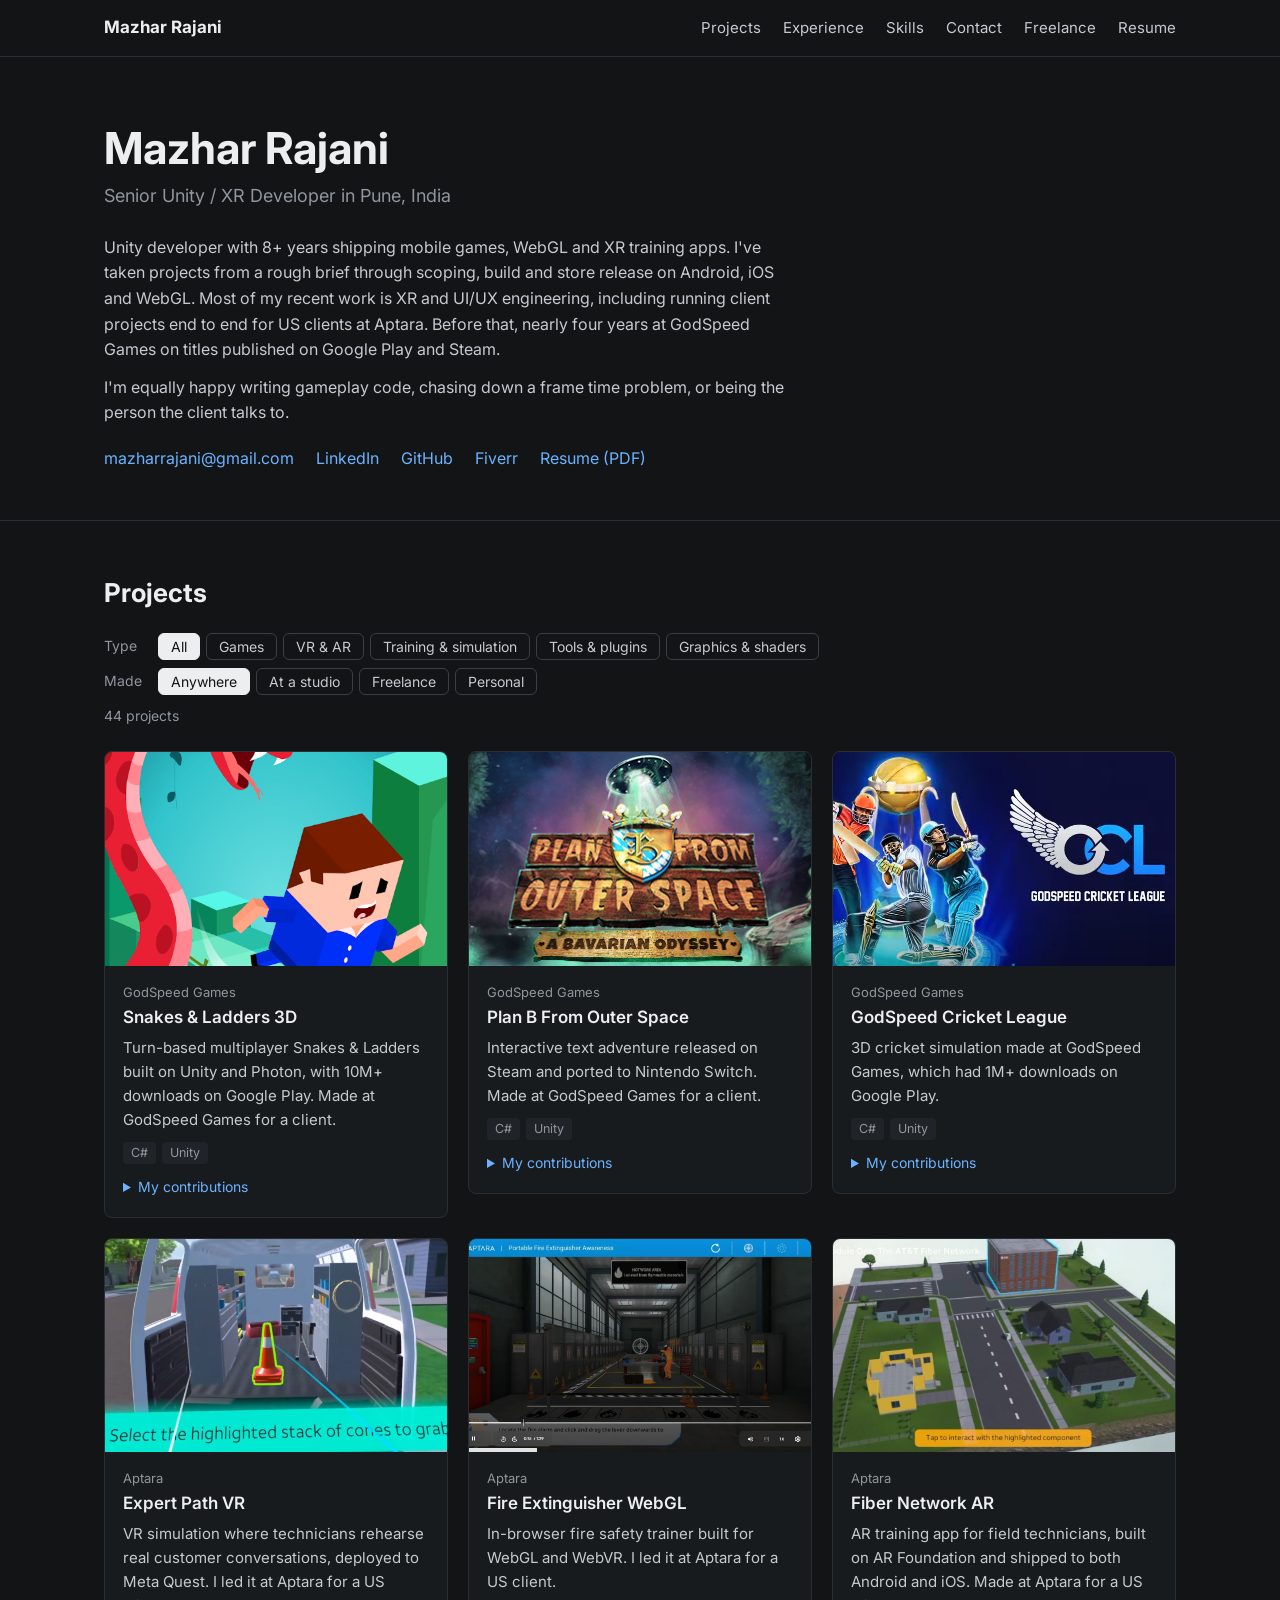
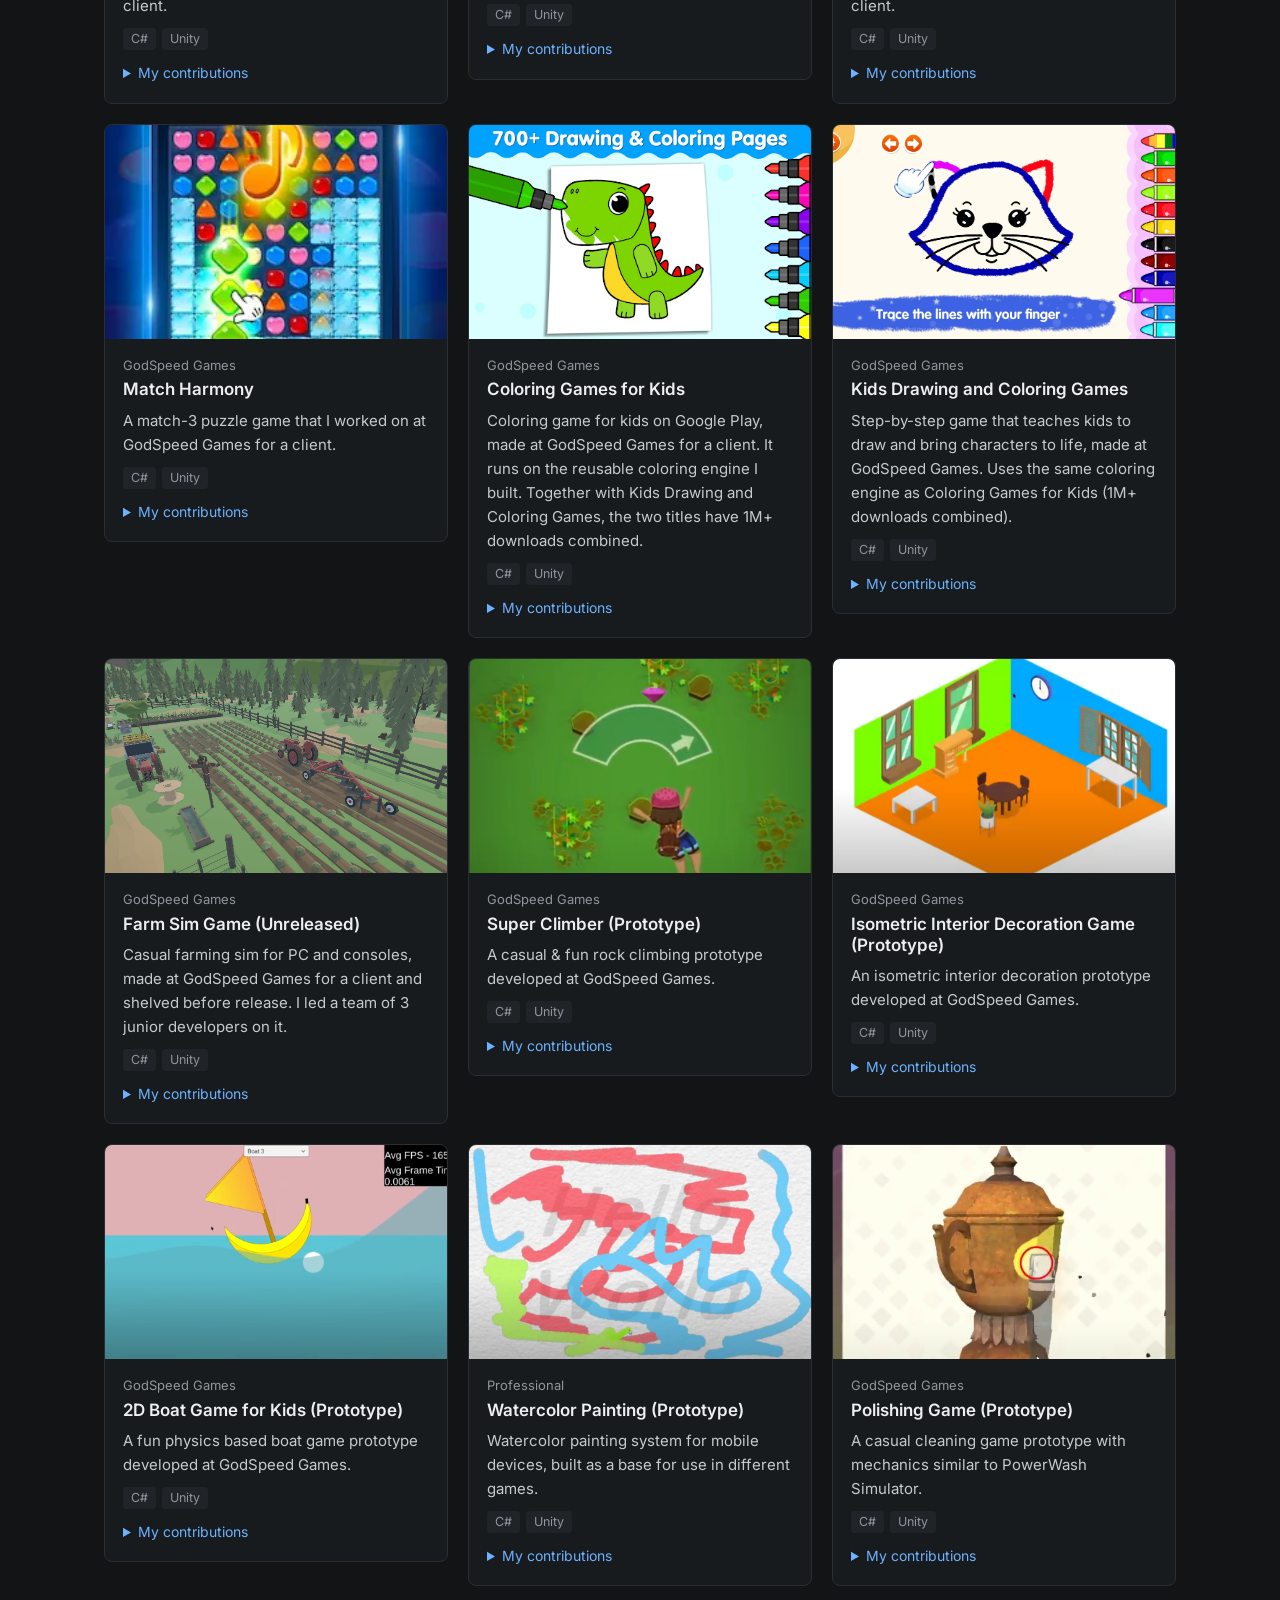
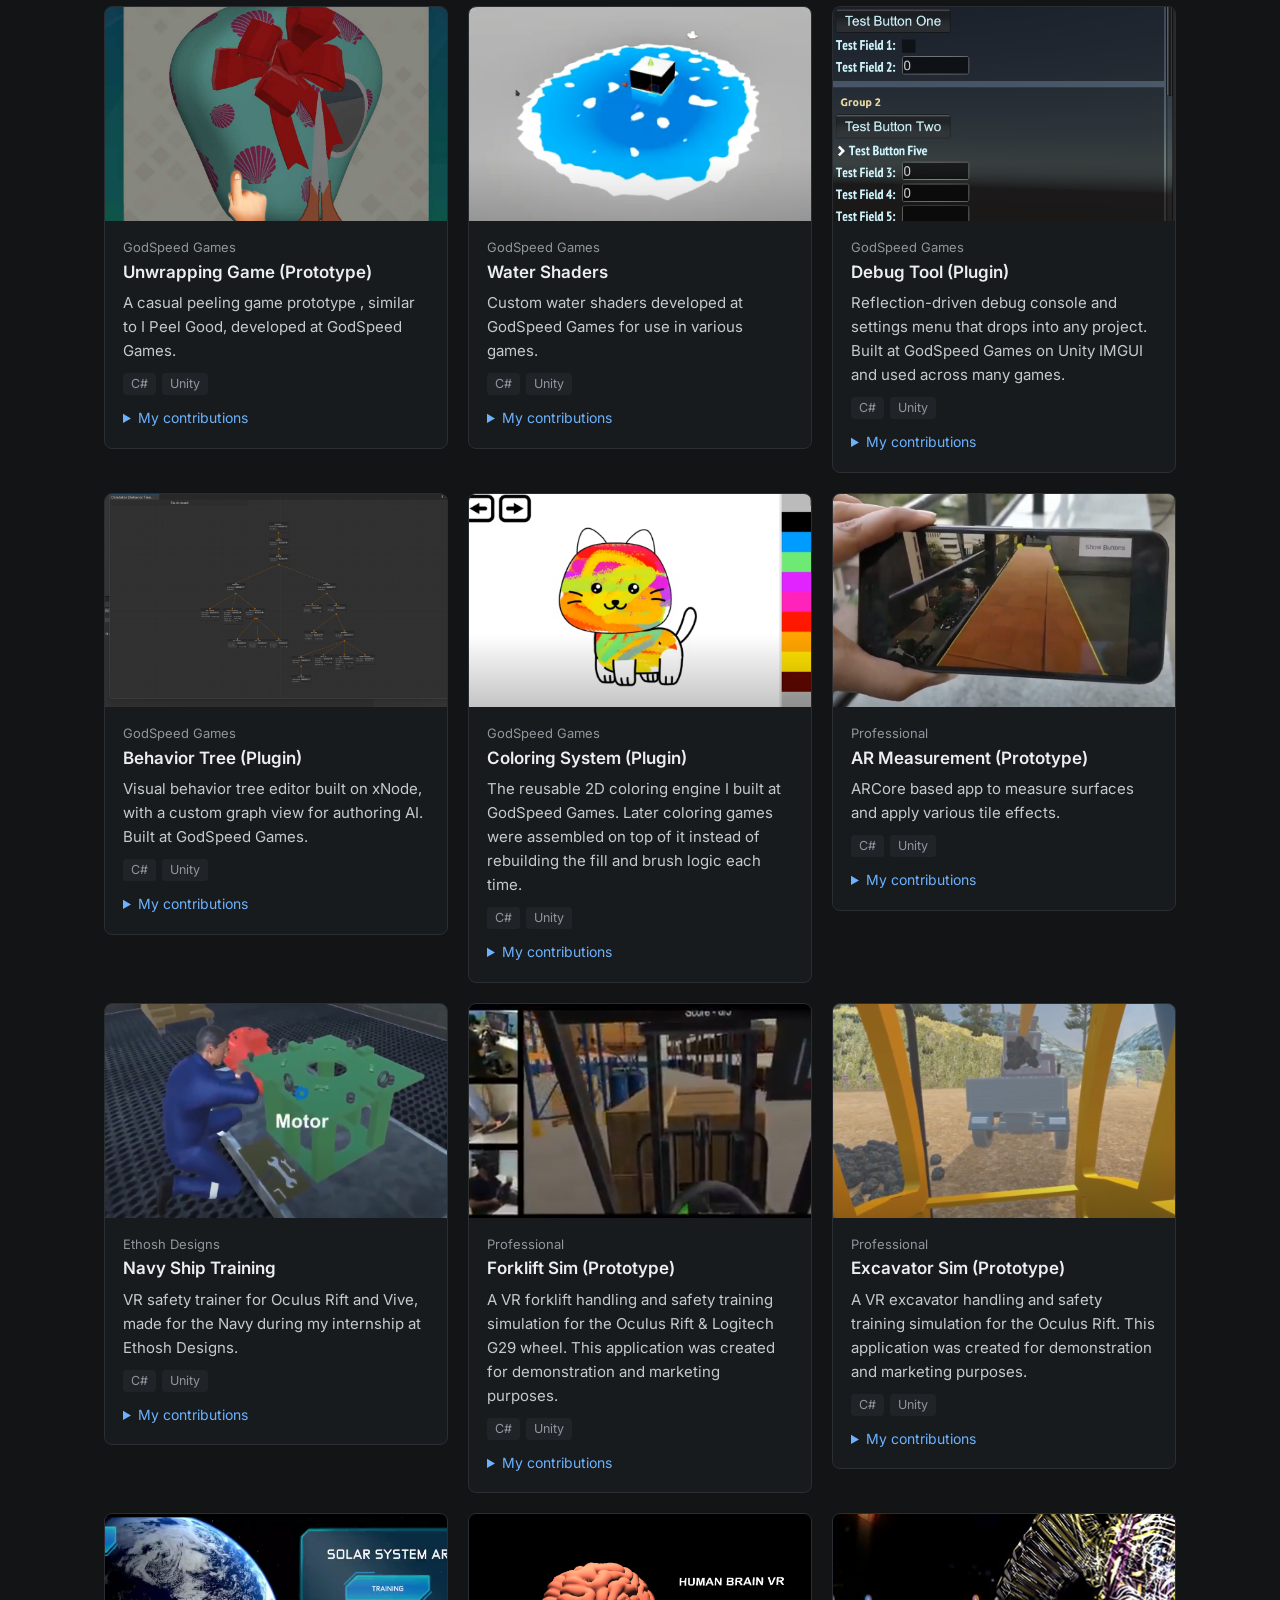
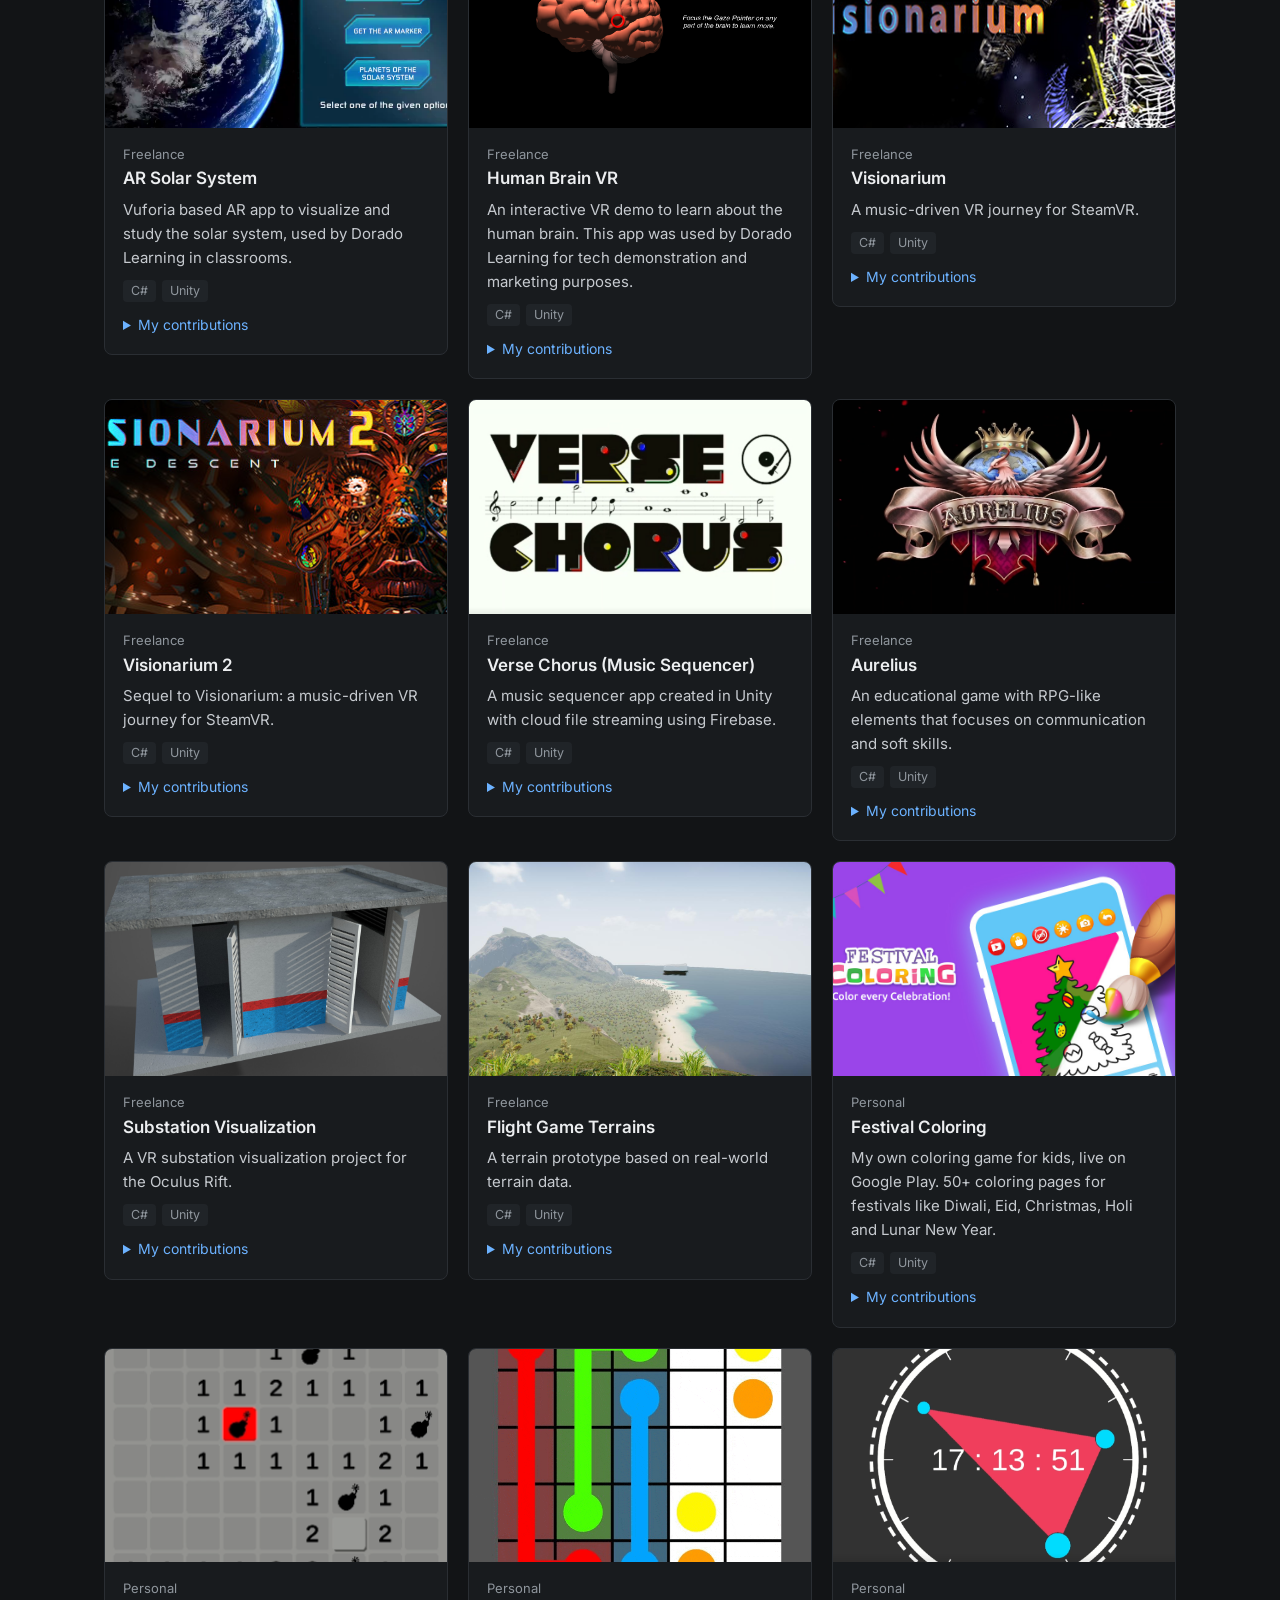
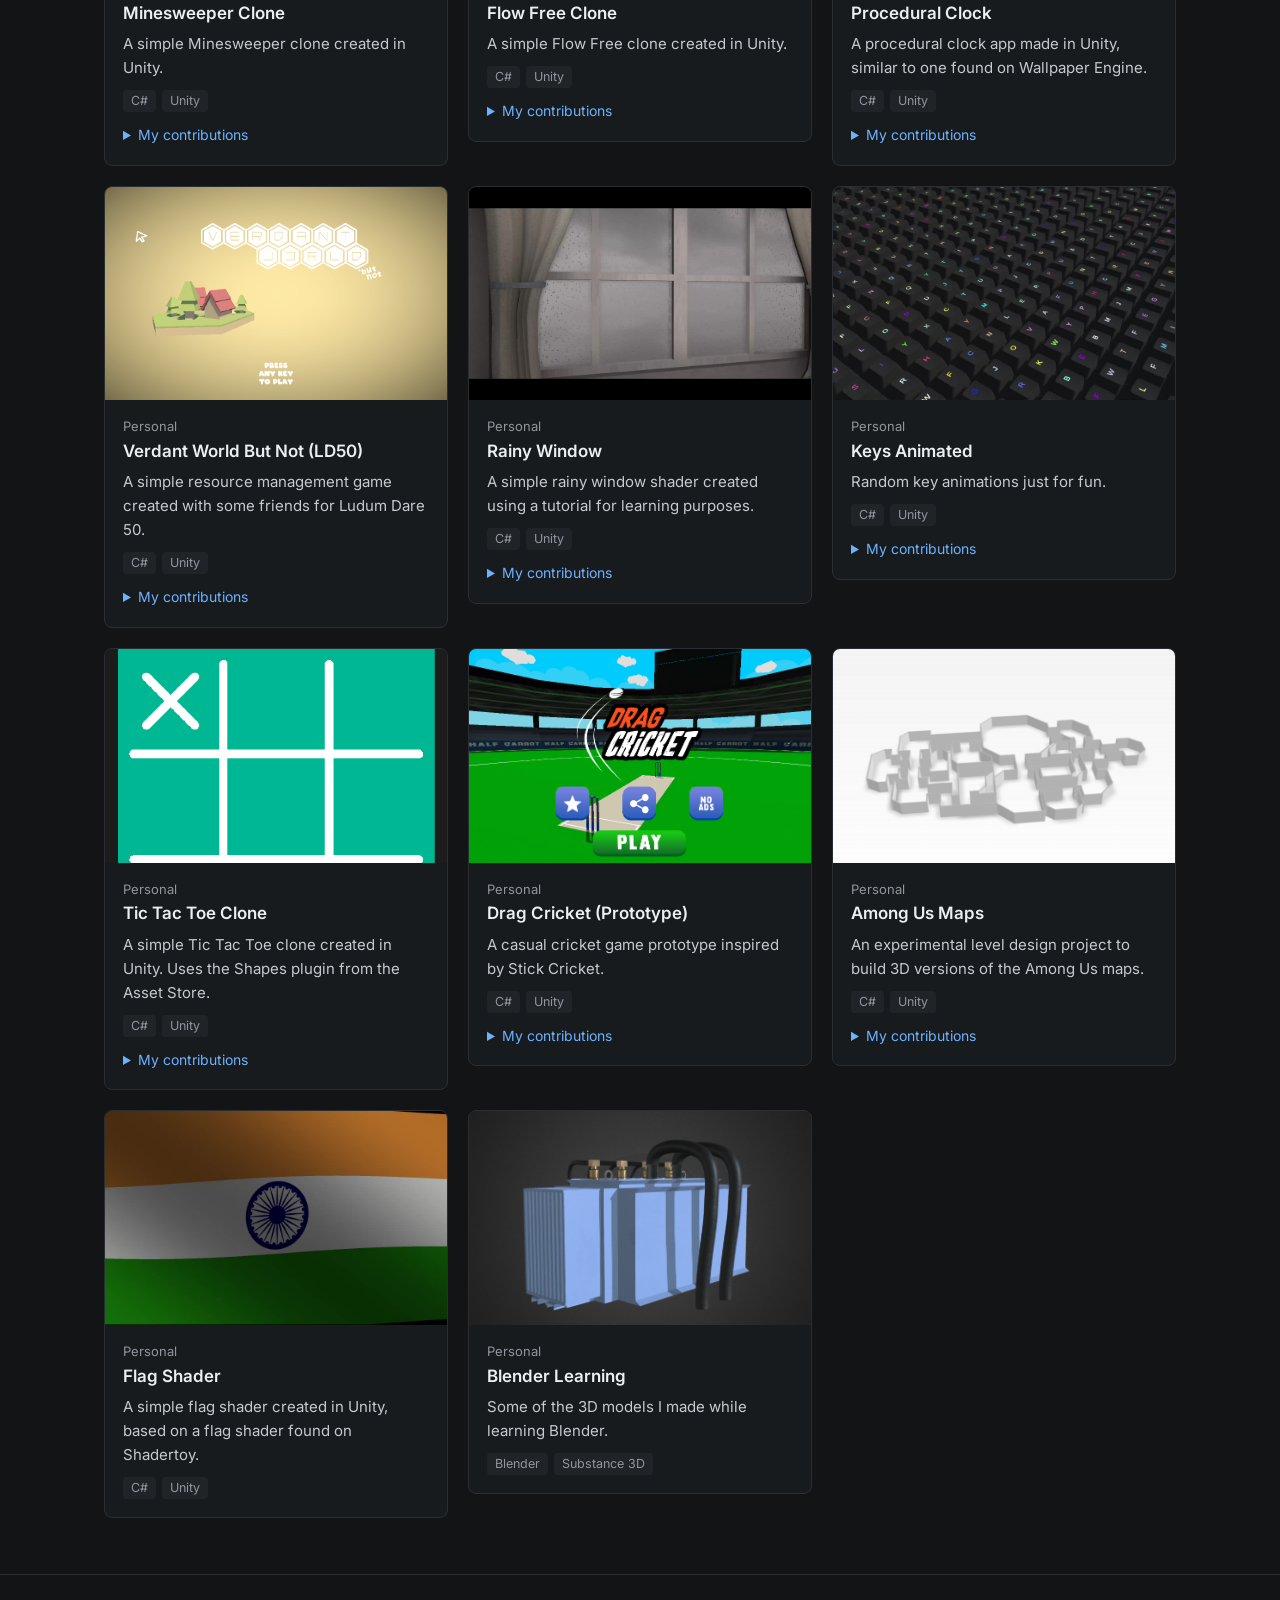
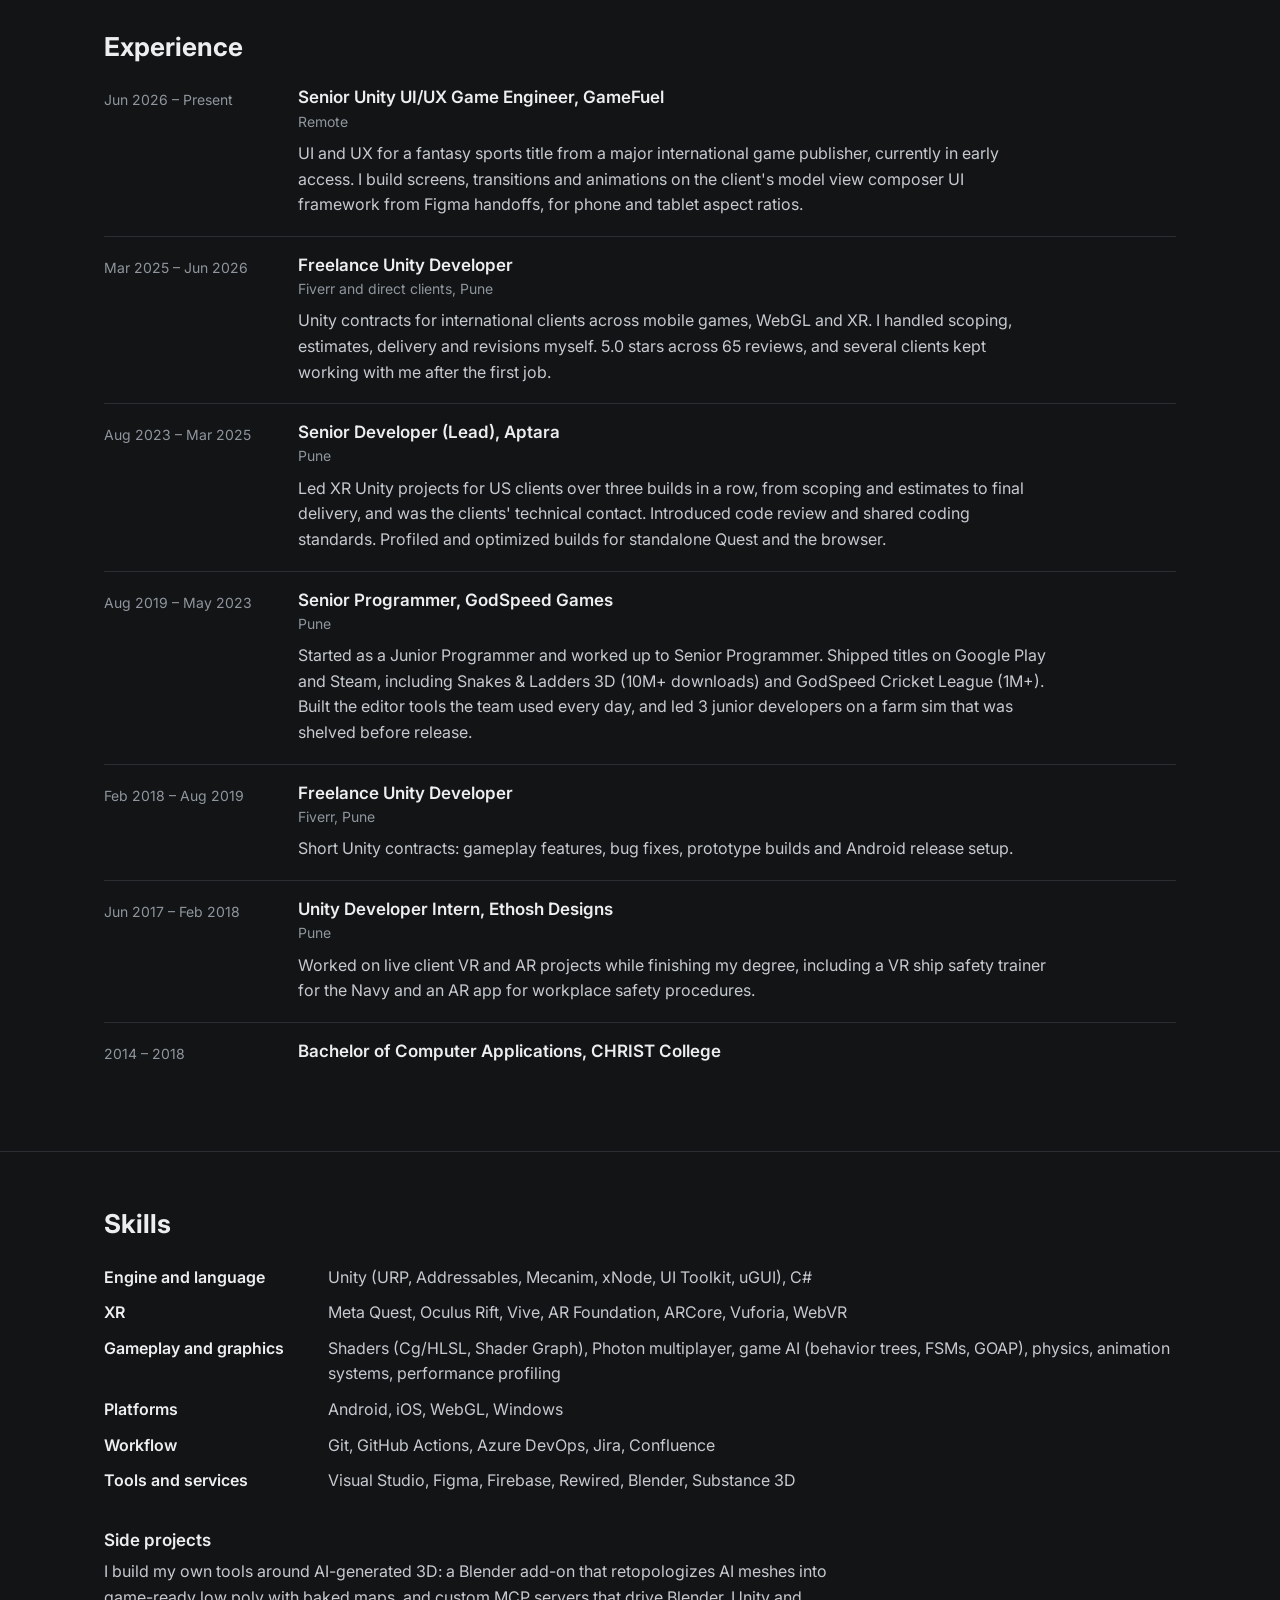
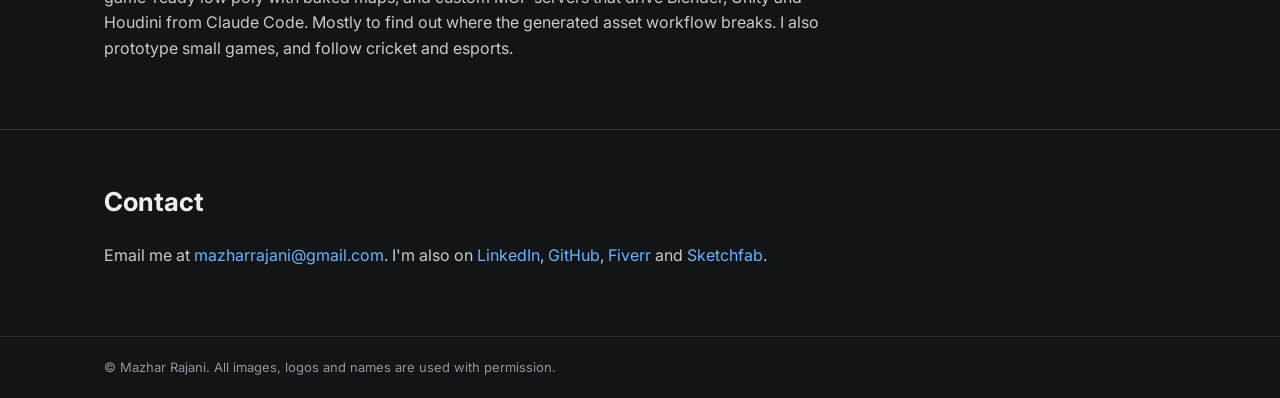
==== commit 06d84fa1: "Replace or remove the portfolio's three dead links - GodSpeed Cricket League: the Play listing is go" ====
--- a/index.html
+++ b/index.html
@@ -126,11 +126,11 @@
 
 <!-- Project Tile template (GodSpeed Cricket League)-->
 <article class="project" data-section="professional" data-tags="game">
-    <a class="project-media" href="https://play.google.com/store/apps/details?id=com.godspeedgames.cricket" target="_blank" rel="noopener" tabindex="-1"><img src="assets/img/gcl_1.png" alt="" loading="lazy"></a>
-    <div class="project-body">
-        <p class="project-origin">GodSpeed Games</p>
-        <h3 class="project-title"><a href="https://play.google.com/store/apps/details?id=com.godspeedgames.cricket" target="_blank" rel="noopener">GodSpeed Cricket League</a></h3>
-        <p class="project-desc">3D cricket simulation made at GodSpeed Games, with 1M+ downloads on Google Play.</p>
+    <a class="project-media" href="https://www.youtube.com/watch?v=dn3bFu8EmYM" target="_blank" rel="noopener" tabindex="-1"><img src="assets/img/gcl_1.png" alt="" loading="lazy"></a>
+    <div class="project-body">
+        <p class="project-origin">GodSpeed Games</p>
+        <h3 class="project-title"><a href="https://www.youtube.com/watch?v=dn3bFu8EmYM" target="_blank" rel="noopener">GodSpeed Cricket League</a></h3>
+        <p class="project-desc">3D cricket simulation made at GodSpeed Games, which had 1M+ downloads on Google Play.</p>
         <ul class="project-tech"><li>C#</li><li>Unity</li></ul>
         <details class="project-contrib">
             <summary>My contributions</summary>
@@ -890,10 +890,10 @@
 
 <!-- Project Tile template (Drag Cricket)-->
 <article class="project" data-section="personal" data-tags="game">
-    <a class="project-media" href="https://github.com/Mazhar-Rajani/Drag-Cricket" target="_blank" rel="noopener" tabindex="-1"><img src="assets/img/dragcrick.png" alt="" loading="lazy"></a>
-    <div class="project-body">
-        <p class="project-origin">Personal</p>
-        <h3 class="project-title"><a href="https://github.com/Mazhar-Rajani/Drag-Cricket" target="_blank" rel="noopener">Drag Cricket (Prototype)</a></h3>
+    <div class="project-media"><img src="assets/img/dragcrick.png" alt="" loading="lazy"></div>
+    <div class="project-body">
+        <p class="project-origin">Personal</p>
+        <h3 class="project-title">Drag Cricket (Prototype)</h3>
         <p class="project-desc">A casual cricket game prototype inspired by Stick Cricket.</p>
         <ul class="project-tech"><li>C#</li><li>Unity</li></ul>
         <details class="project-contrib">
@@ -909,10 +909,10 @@
 
 <!-- Project Tile template (Amogus)-->
 <article class="project" data-section="personal" data-tags="graphics">
-    <a class="project-media" href="https://github.com/Mazhar-Rajani/Amogus" target="_blank" rel="noopener" tabindex="-1"><img src="assets/img/amogus.png" alt="" loading="lazy"></a>
-    <div class="project-body">
-        <p class="project-origin">Personal</p>
-        <h3 class="project-title"><a href="https://github.com/Mazhar-Rajani/Amogus" target="_blank" rel="noopener">Among Us maps</a></h3>
+    <div class="project-media"><img src="assets/img/amogus.png" alt="" loading="lazy"></div>
+    <div class="project-body">
+        <p class="project-origin">Personal</p>
+        <h3 class="project-title">Among Us Maps</h3>
         <p class="project-desc">An experimental level design project to build 3D versions of the Among Us maps.</p>
         <ul class="project-tech"><li>C#</li><li>Unity</li></ul>
         <details class="project-contrib">
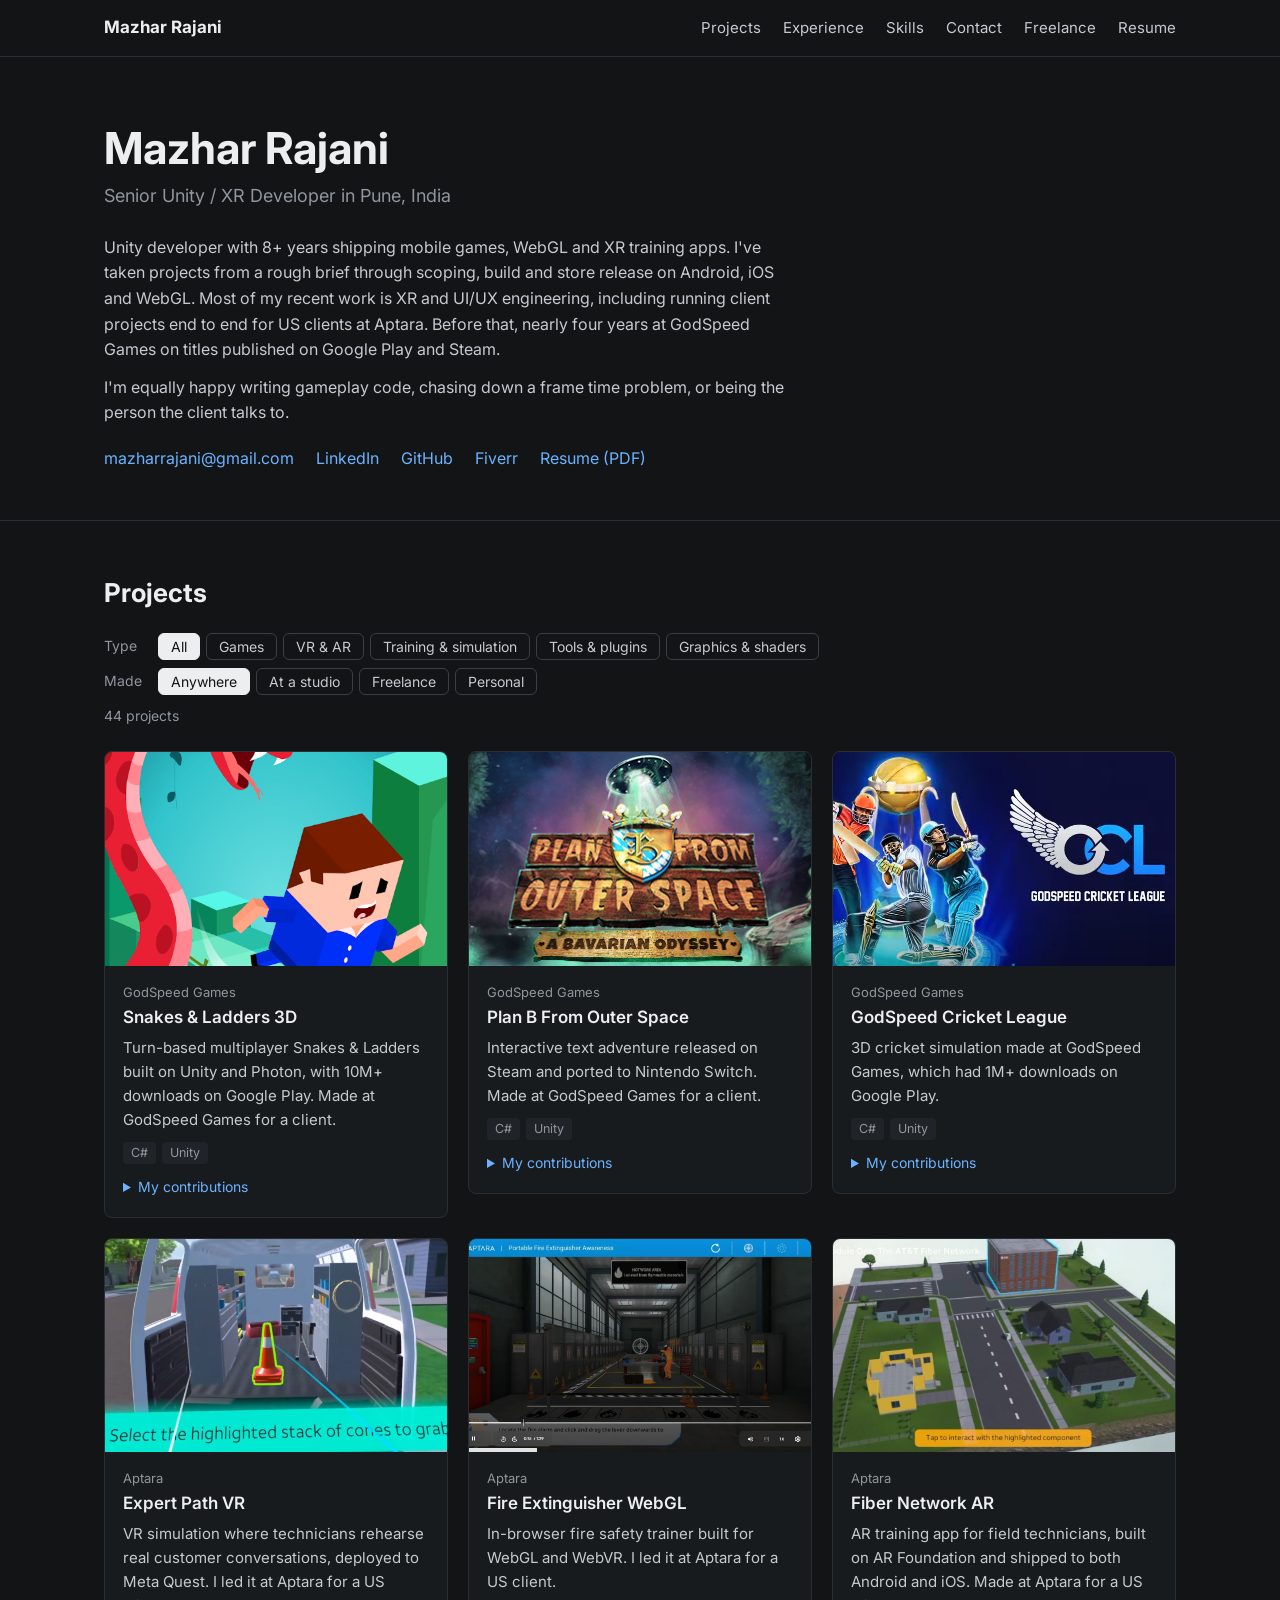
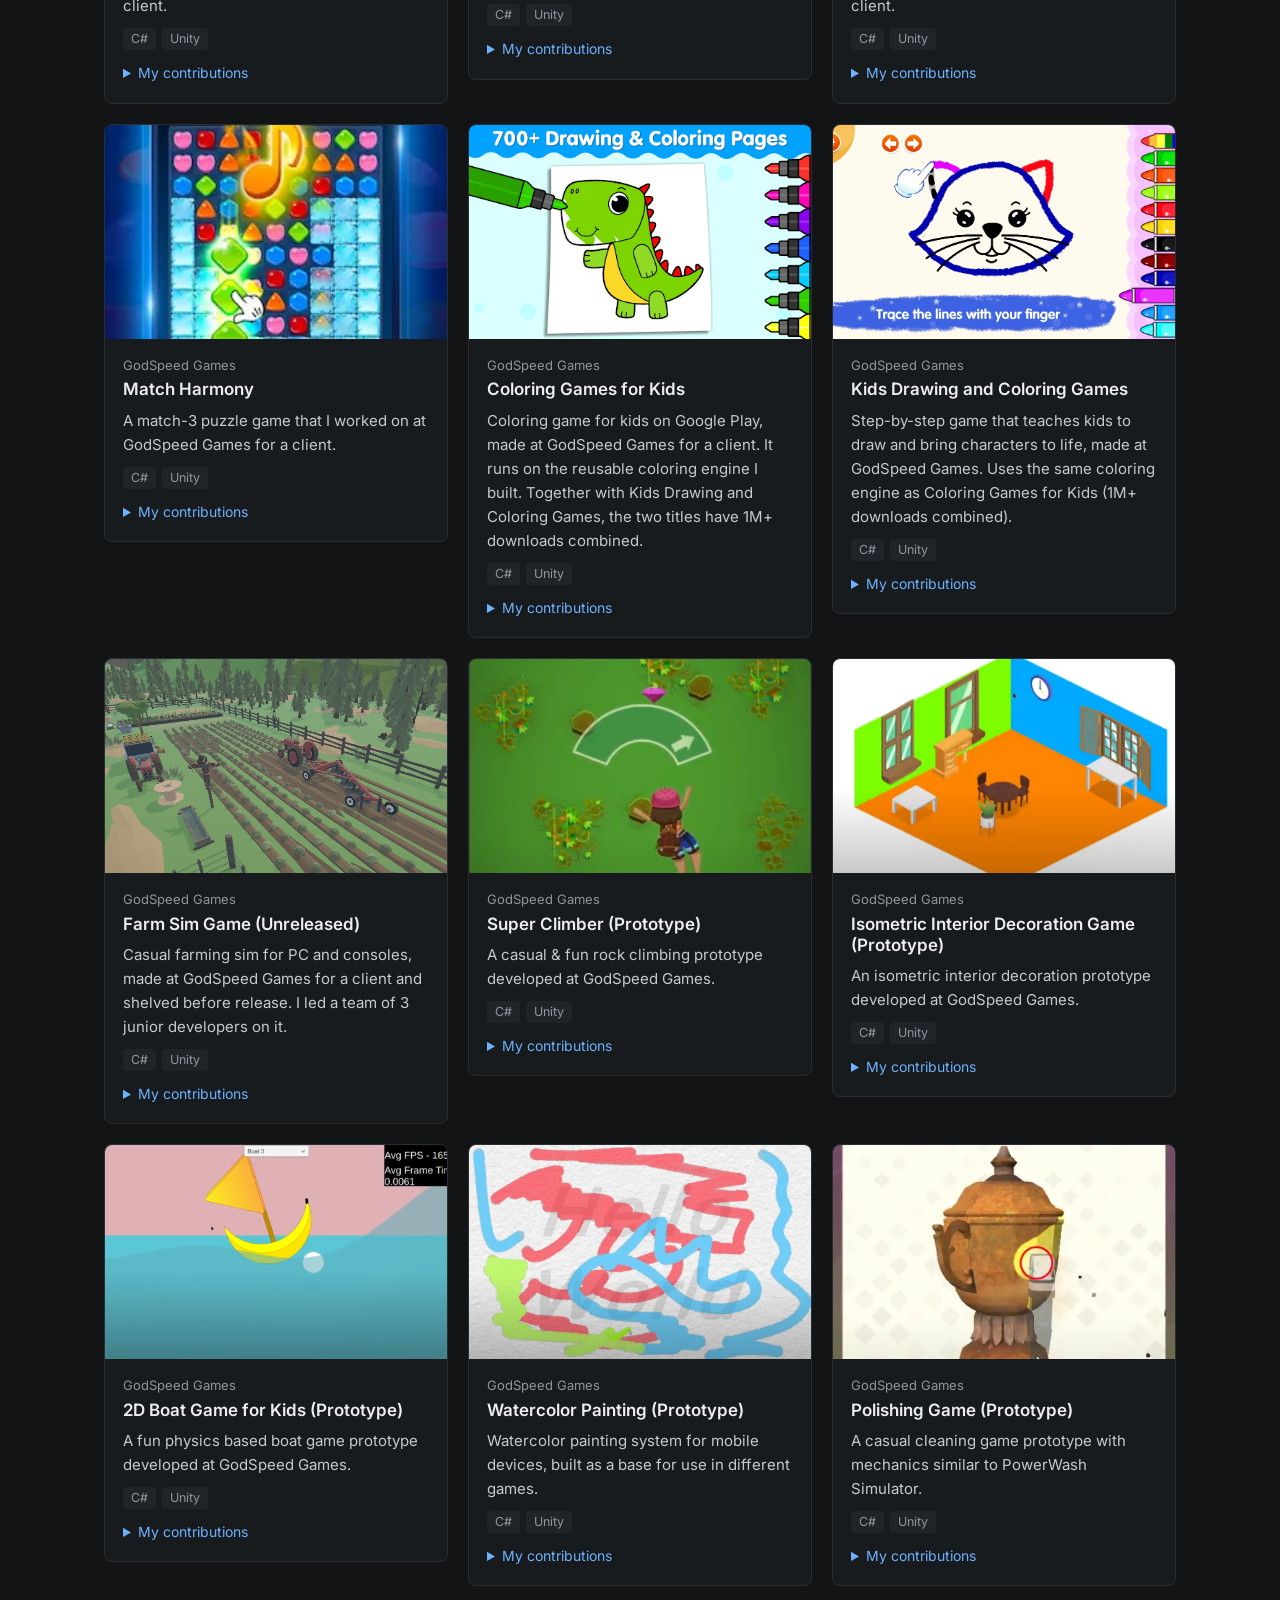
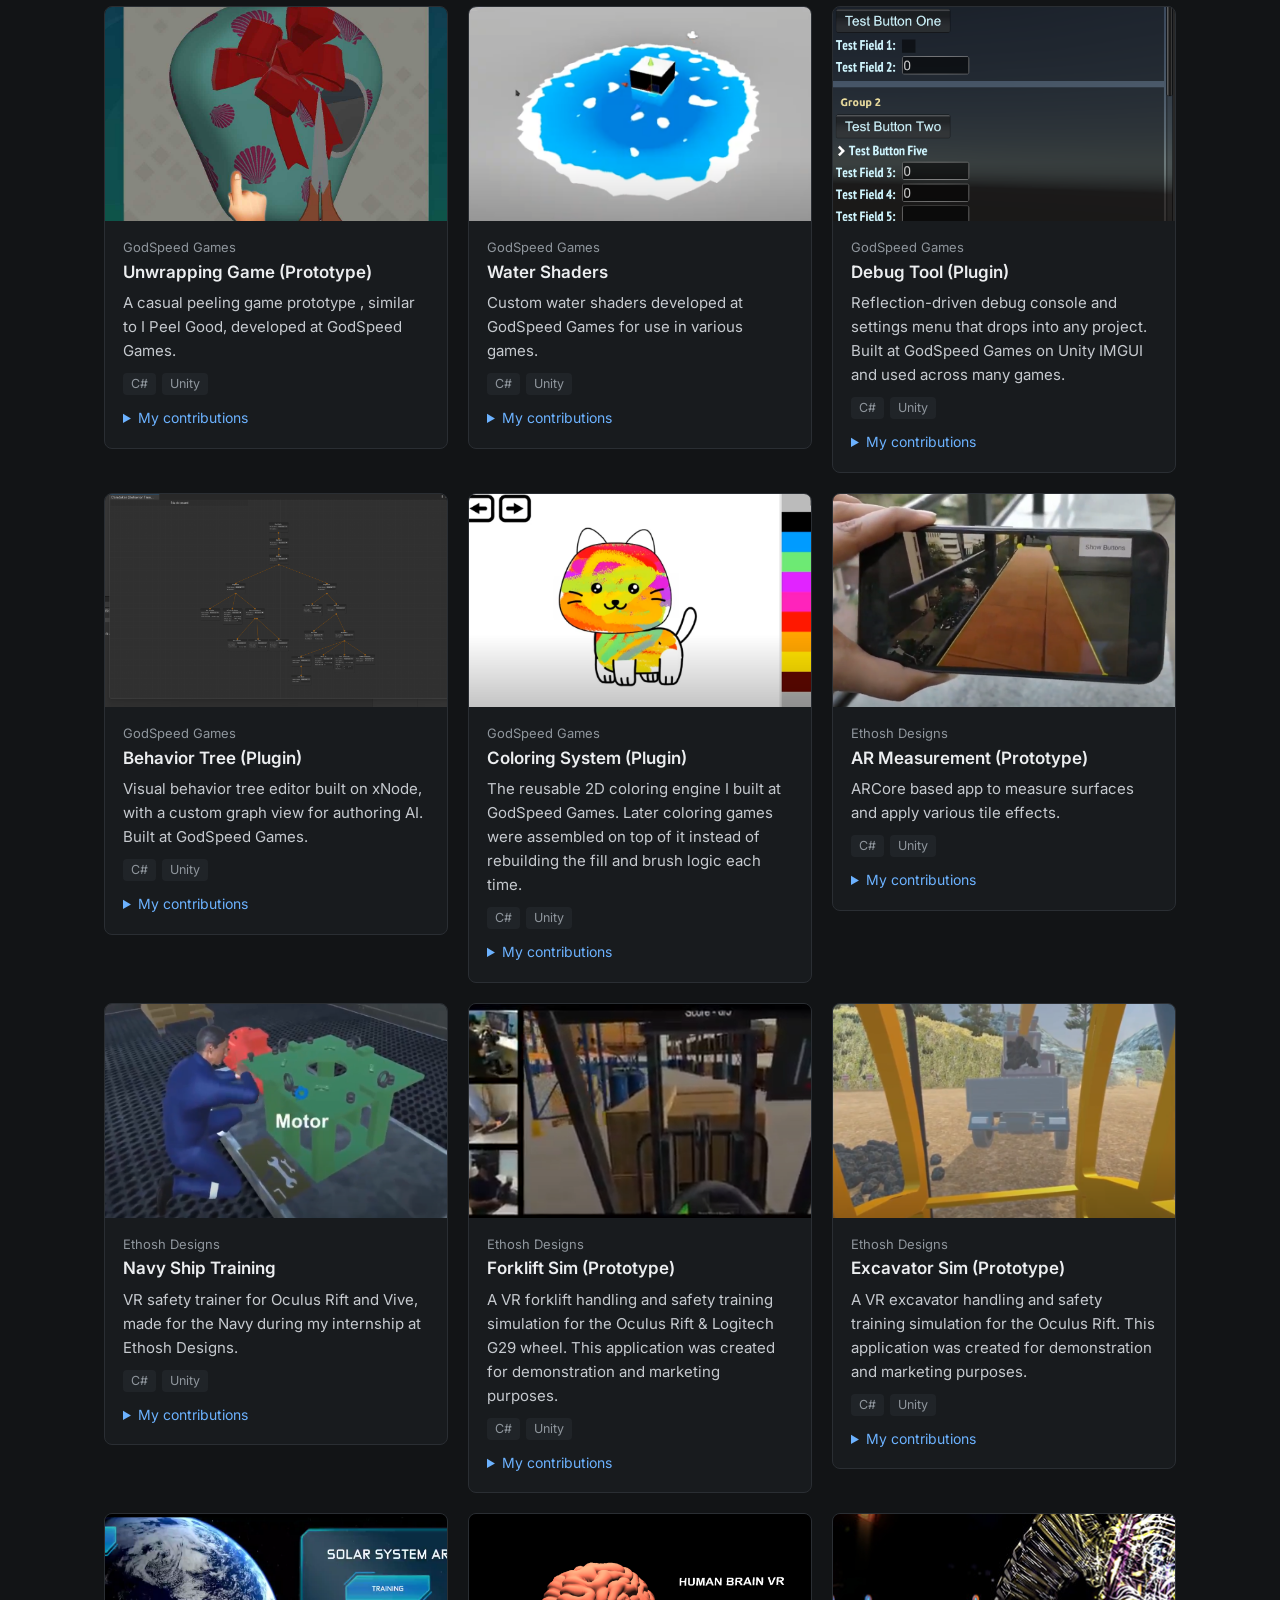
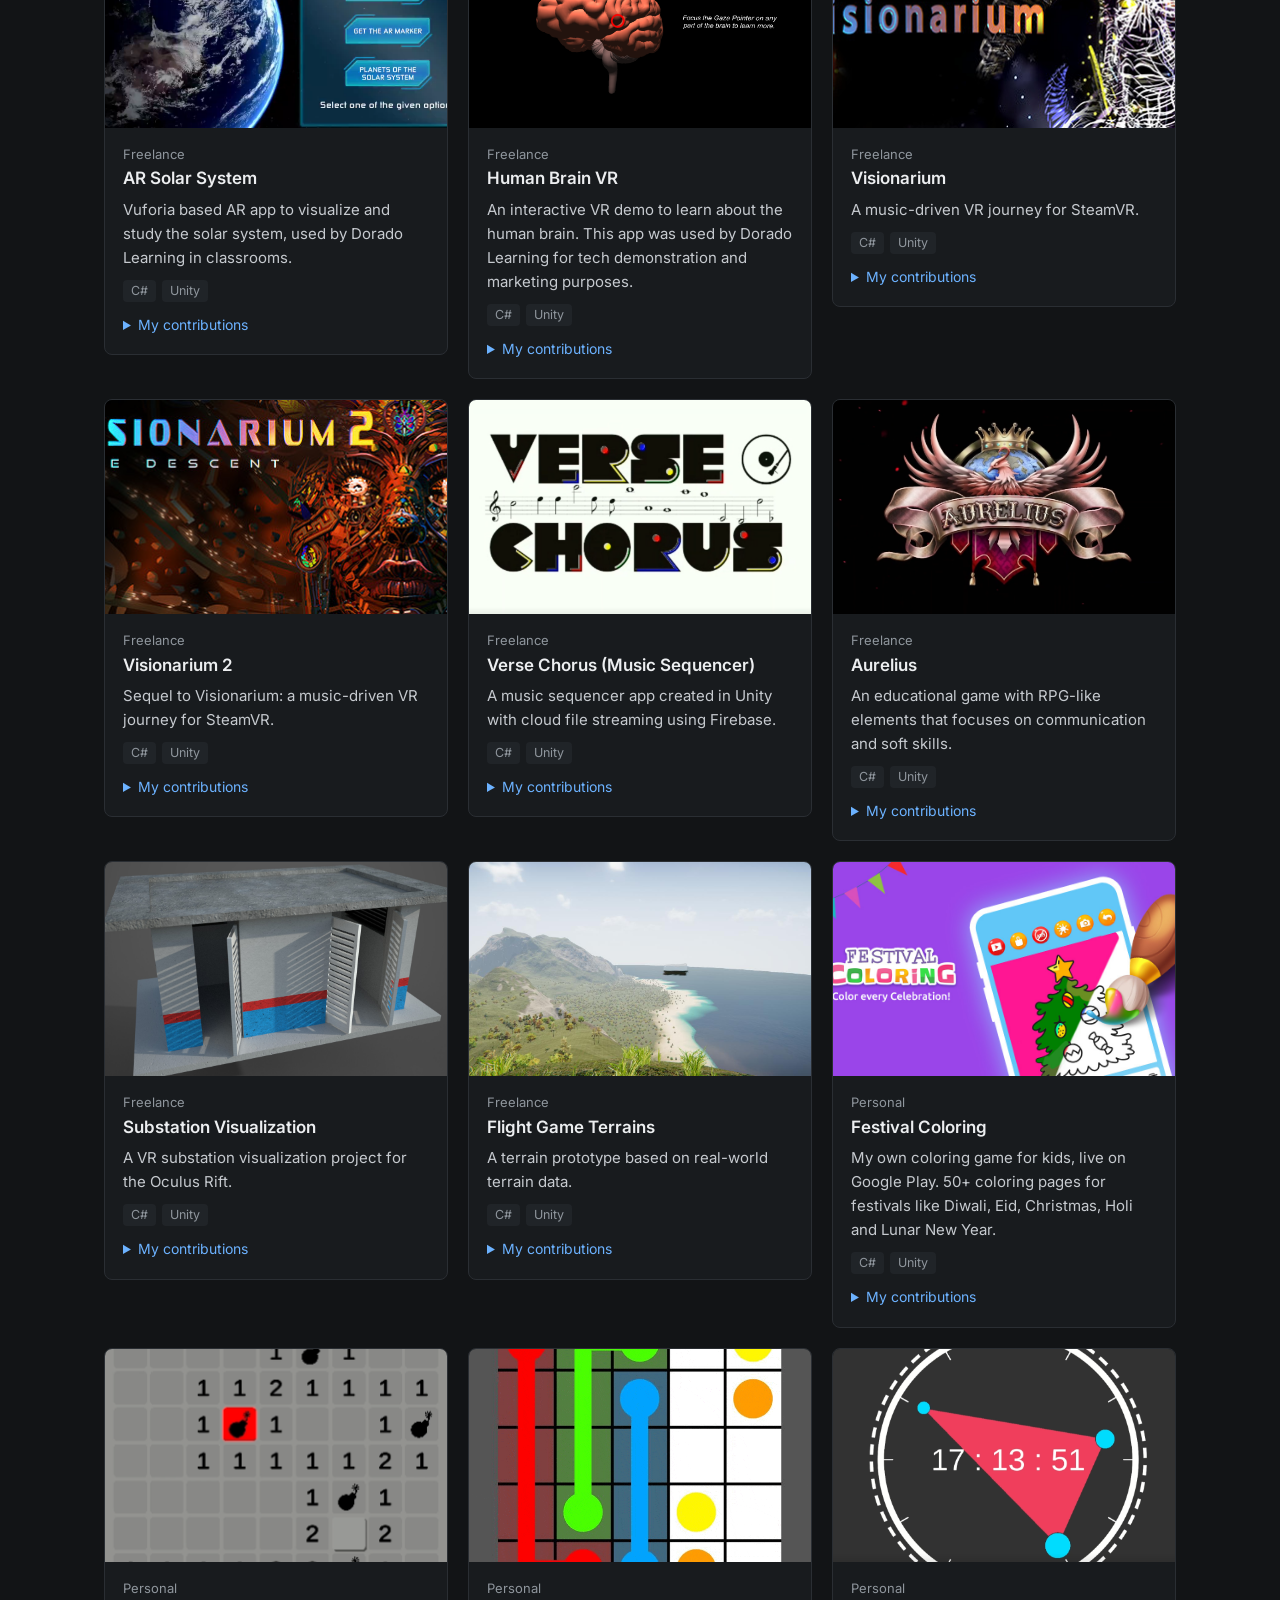
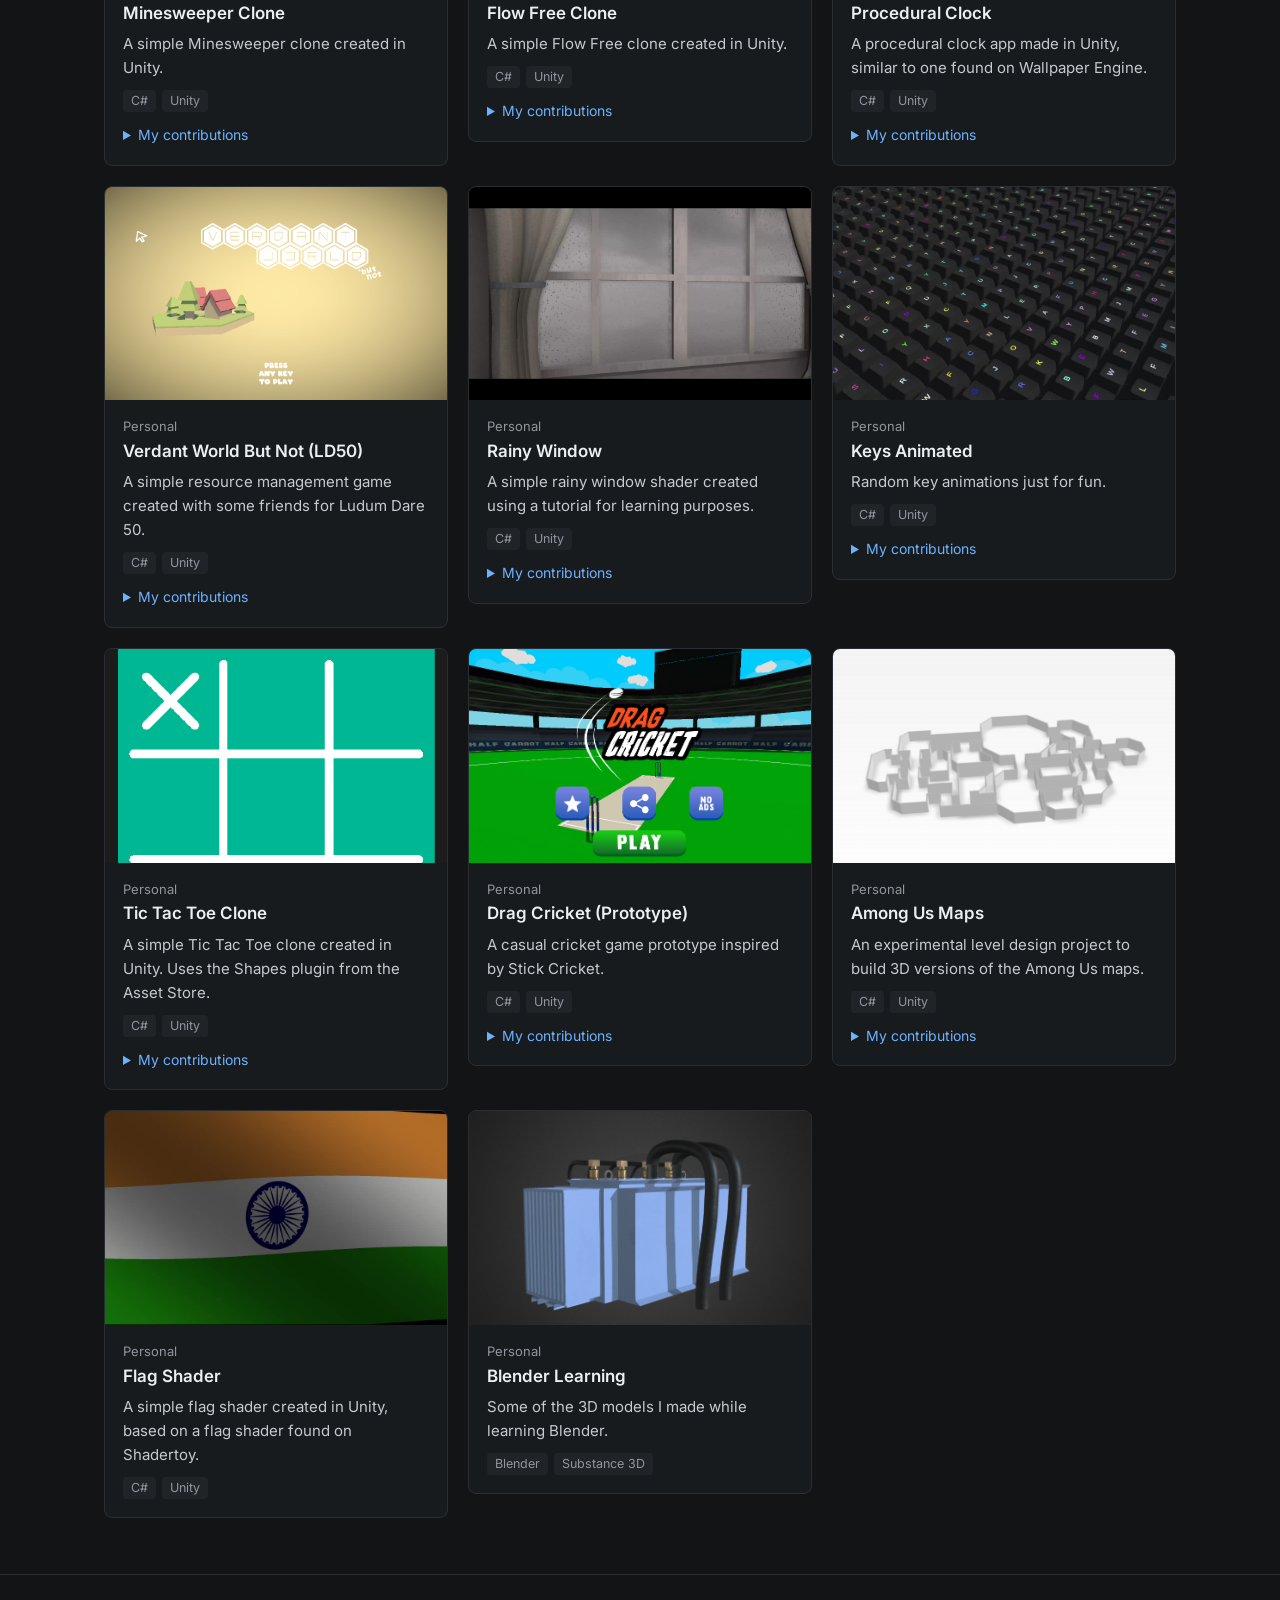
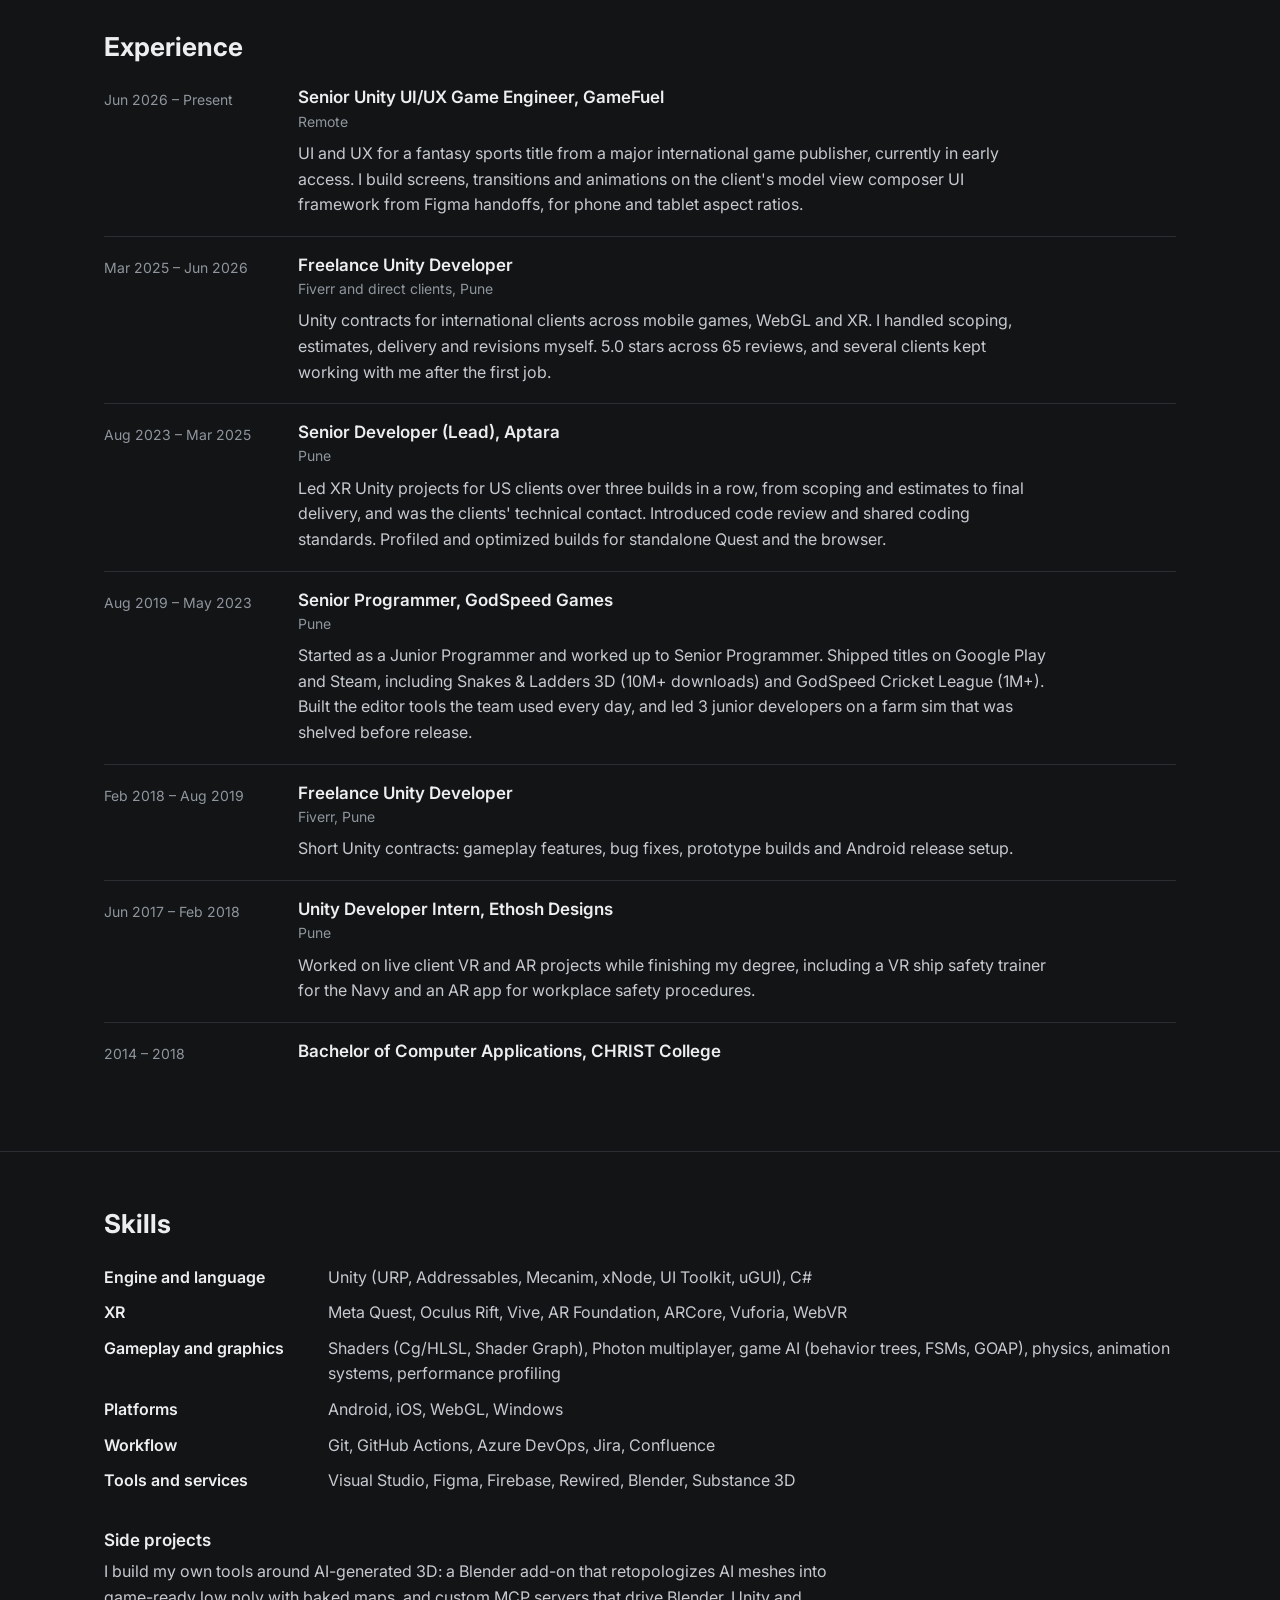
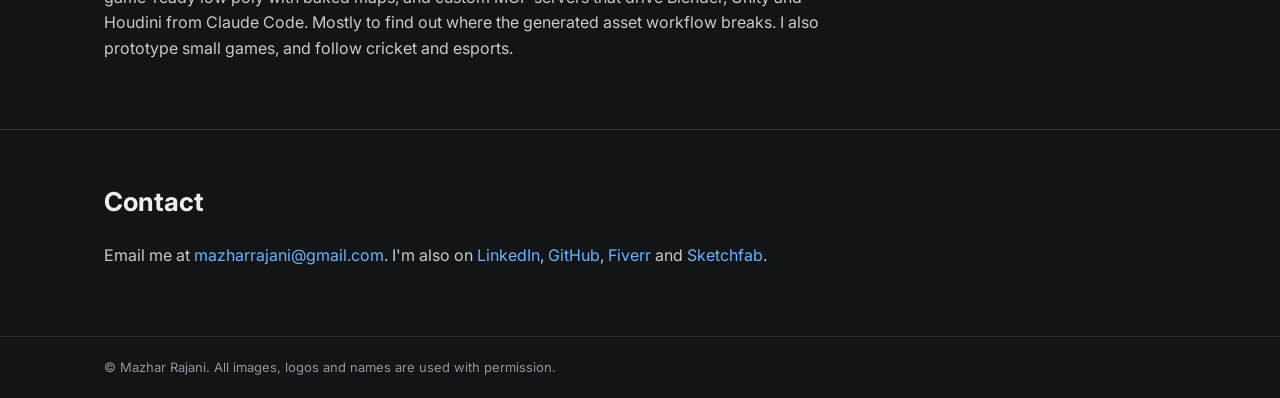
==== commit 215bd291: "Name the studio on the last four unlabelled portfolio cards Co-Authored-By: Claude Opus 5.5 <noreply" ====
--- a/index.html
+++ b/index.html
@@ -362,7 +362,7 @@
 <article class="project" data-section="professional" data-tags="tool graphics">
     <a class="project-media" href="https://drive.google.com/drive/folders/1RoLiUubbCR6f9G3bZdixCYU3MaOAC9_M?usp=share_link" target="_blank" rel="noopener" tabindex="-1"><img src="assets/img/watercolor.png" alt="" loading="lazy"></a>
     <div class="project-body">
-        <p class="project-origin">Professional</p>
+        <p class="project-origin">GodSpeed Games</p>
         <h3 class="project-title"><a href="https://drive.google.com/drive/folders/1RoLiUubbCR6f9G3bZdixCYU3MaOAC9_M?usp=share_link" target="_blank" rel="noopener">Watercolor Painting (Prototype)</a></h3>
         <p class="project-desc">Watercolor painting system for mobile devices, built as a base for use in different games.</p>
         <ul class="project-tech"><li>C#</li><li>Unity</li></ul>
@@ -502,7 +502,7 @@
 <article class="project" data-section="professional" data-tags="ar">
     <a class="project-media" href="https://drive.google.com/file/d/1MudkS_hPc4ggP6D4k8zd35vFxiQnk3VA/view?usp=share_link" target="_blank" rel="noopener" tabindex="-1"><img src="assets/img/ARMeasure.png" alt="" loading="lazy"></a>
     <div class="project-body">
-        <p class="project-origin">Professional</p>
+        <p class="project-origin">Ethosh Designs</p>
         <h3 class="project-title"><a href="https://drive.google.com/file/d/1MudkS_hPc4ggP6D4k8zd35vFxiQnk3VA/view?usp=share_link" target="_blank" rel="noopener">AR Measurement (Prototype)</a></h3>
         <p class="project-desc">ARCore based app to measure surfaces and apply various tile effects.</p>
         <ul class="project-tech"><li>C#</li><li>Unity</li></ul>
@@ -540,7 +540,7 @@
 <article class="project" data-section="professional" data-tags="vr training">
     <a class="project-media" href="https://drive.google.com/drive/folders/13ml0d30_kesYUcw3H5sKcVSt-jrSo6to?usp=share_link" target="_blank" rel="noopener" tabindex="-1"><img src="assets/img/forklift.png" alt="" loading="lazy"></a>
     <div class="project-body">
-        <p class="project-origin">Professional</p>
+        <p class="project-origin">Ethosh Designs</p>
         <h3 class="project-title"><a href="https://drive.google.com/drive/folders/13ml0d30_kesYUcw3H5sKcVSt-jrSo6to?usp=share_link" target="_blank" rel="noopener">Forklift Sim (Prototype)</a></h3>
         <p class="project-desc">A VR forklift handling and safety training simulation for the Oculus Rift &amp; Logitech G29 wheel. This application was created for demonstration and marketing purposes.</p>
         <ul class="project-tech"><li>C#</li><li>Unity</li></ul>
@@ -560,7 +560,7 @@
 <article class="project" data-section="professional" data-tags="vr training">
     <a class="project-media" href="https://drive.google.com/file/d/1gCw7vvEIx3O0Zb3VI8CCe4ksD-gC0BYk/view?usp=share_link" target="_blank" rel="noopener" tabindex="-1"><img src="assets/img/excavator.png" alt="" loading="lazy"></a>
     <div class="project-body">
-        <p class="project-origin">Professional</p>
+        <p class="project-origin">Ethosh Designs</p>
         <h3 class="project-title"><a href="https://drive.google.com/file/d/1gCw7vvEIx3O0Zb3VI8CCe4ksD-gC0BYk/view?usp=share_link" target="_blank" rel="noopener">Excavator Sim (Prototype)</a></h3>
         <p class="project-desc">A VR excavator handling and safety training simulation for the Oculus Rift. This application was created for demonstration and marketing purposes.</p>
         <ul class="project-tech"><li>C#</li><li>Unity</li></ul>
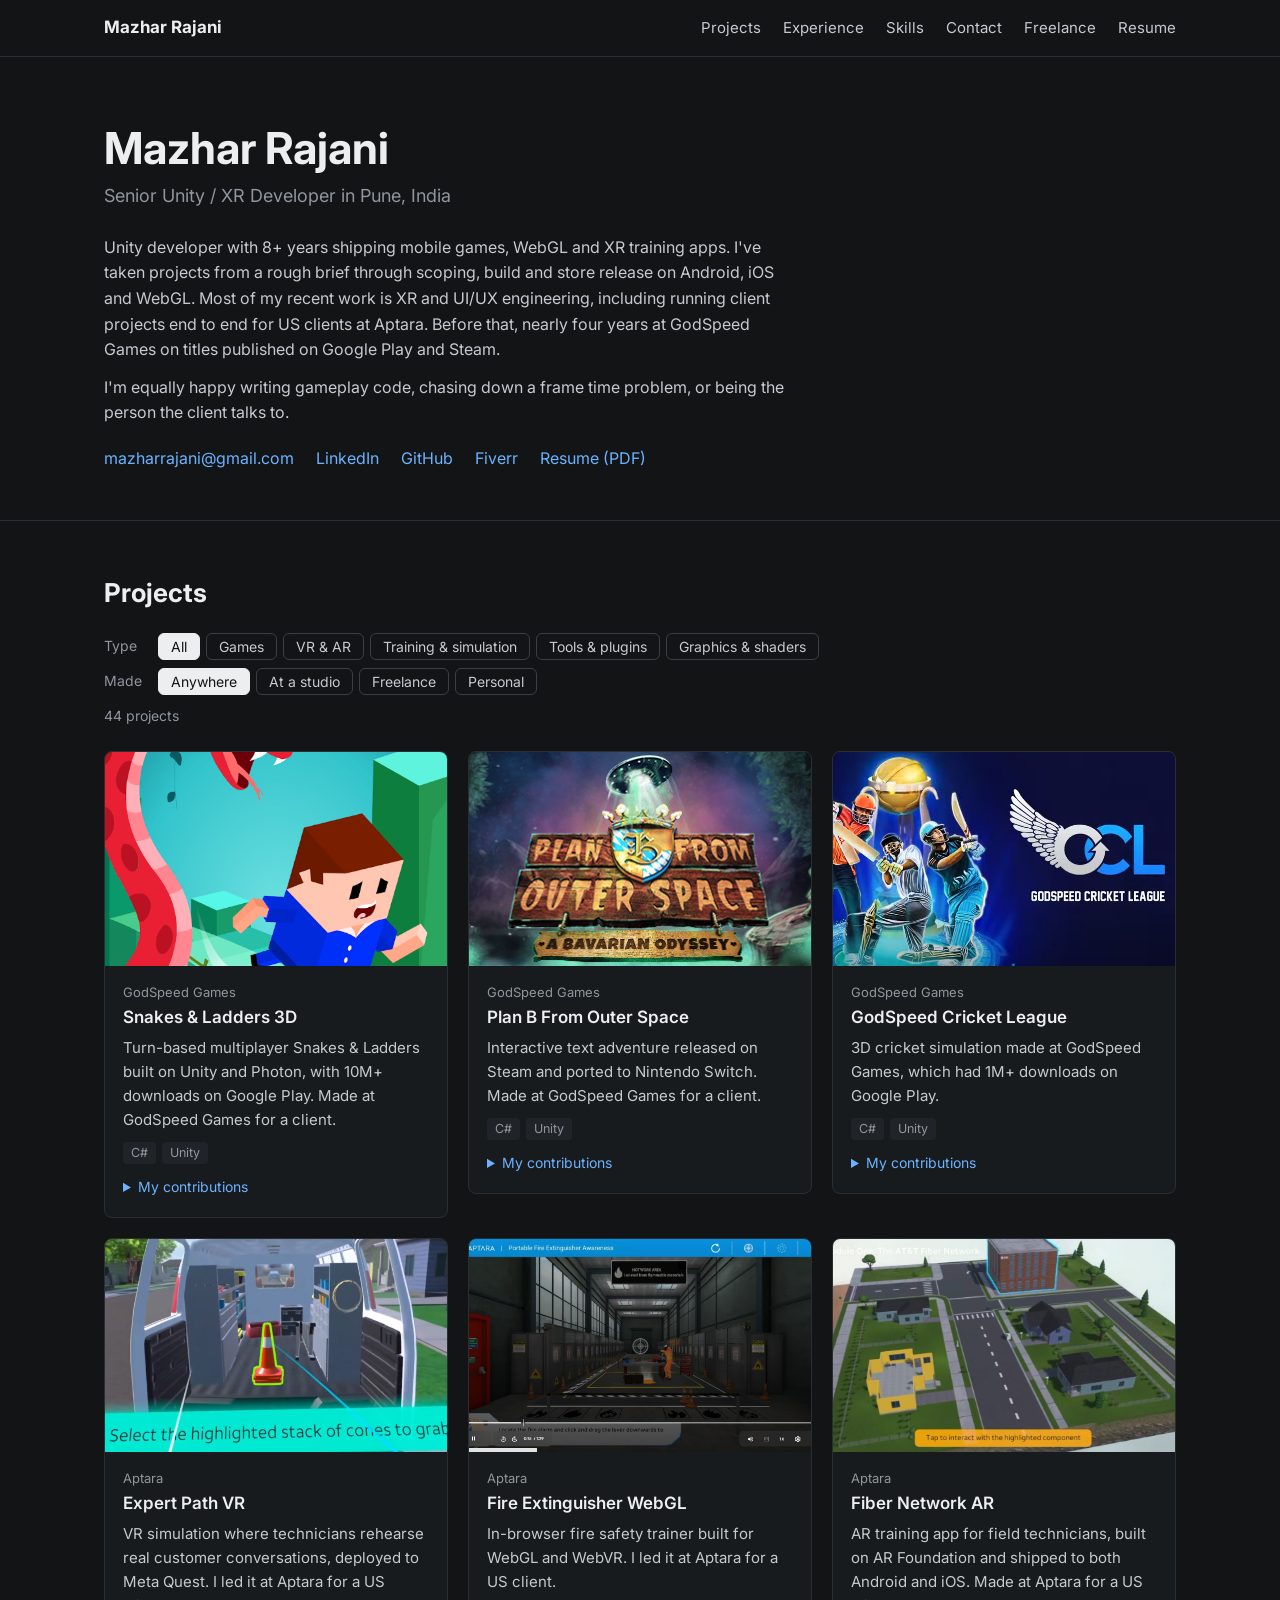
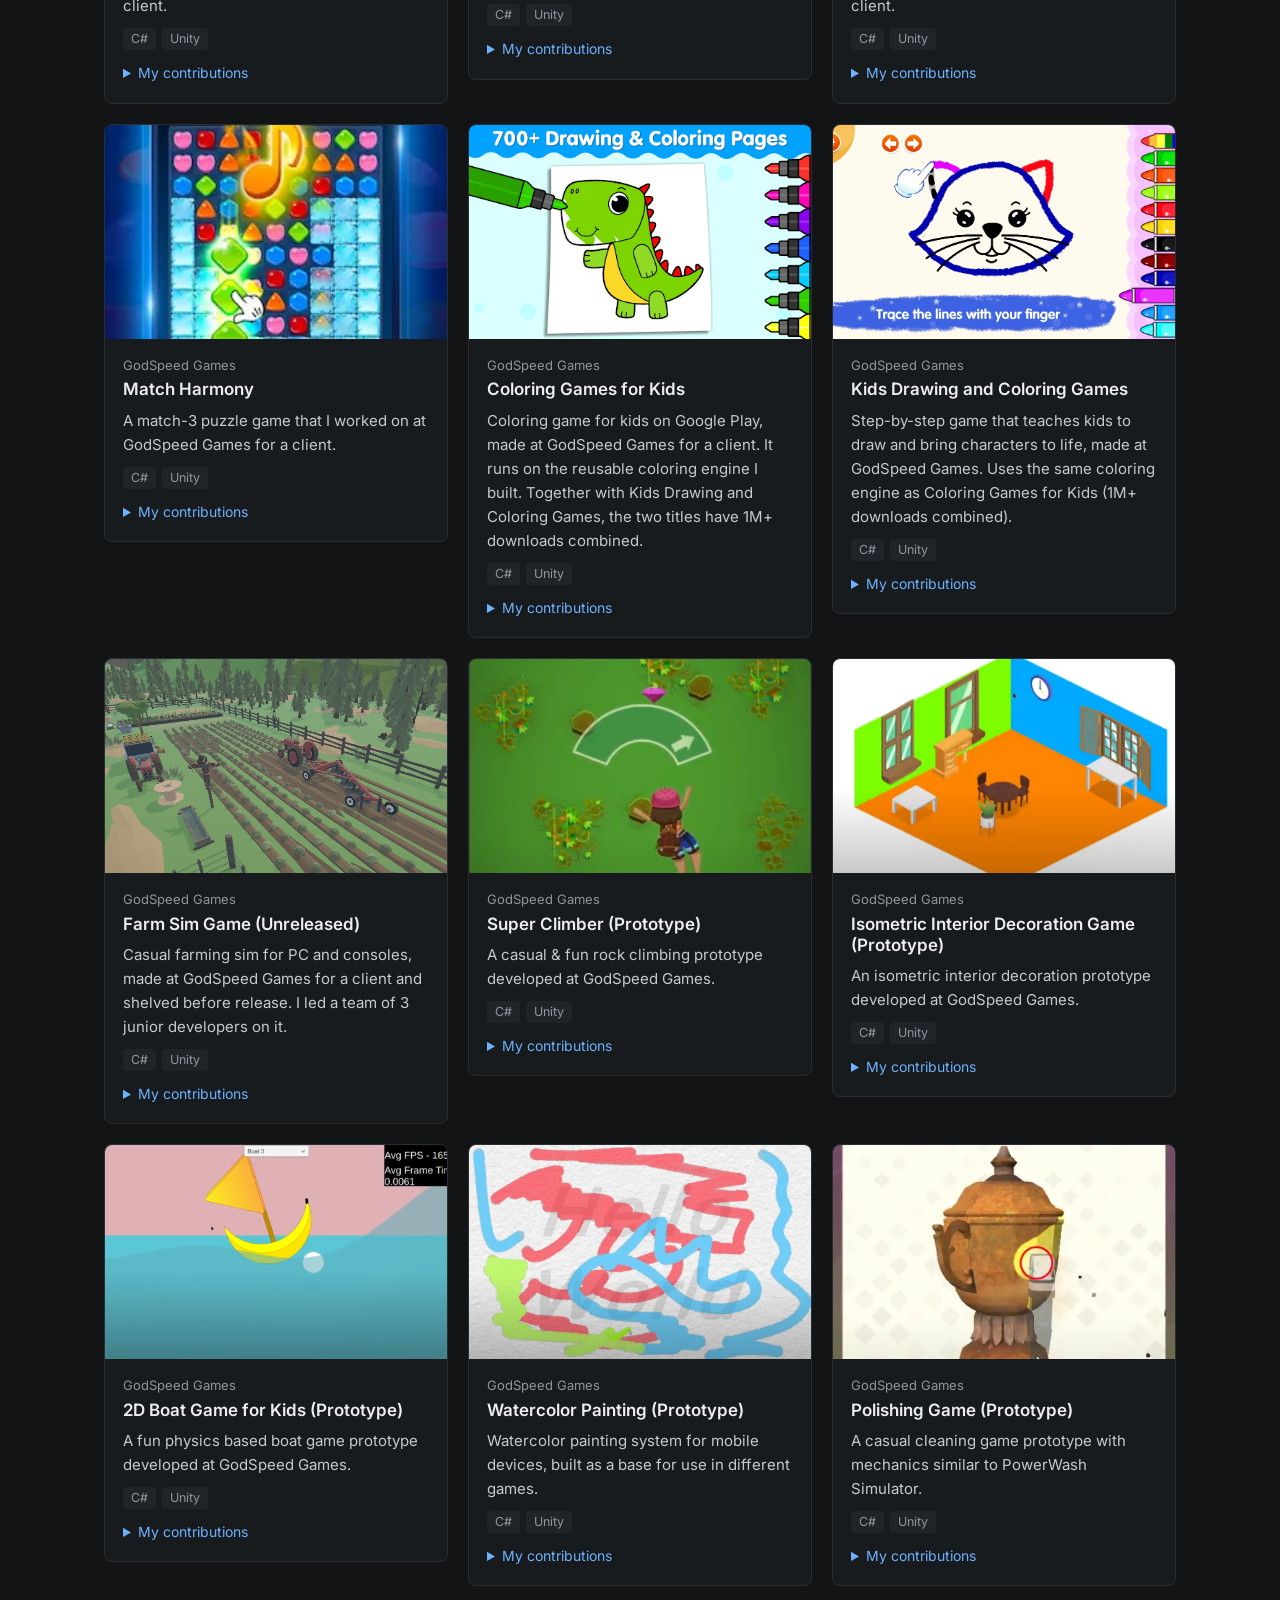
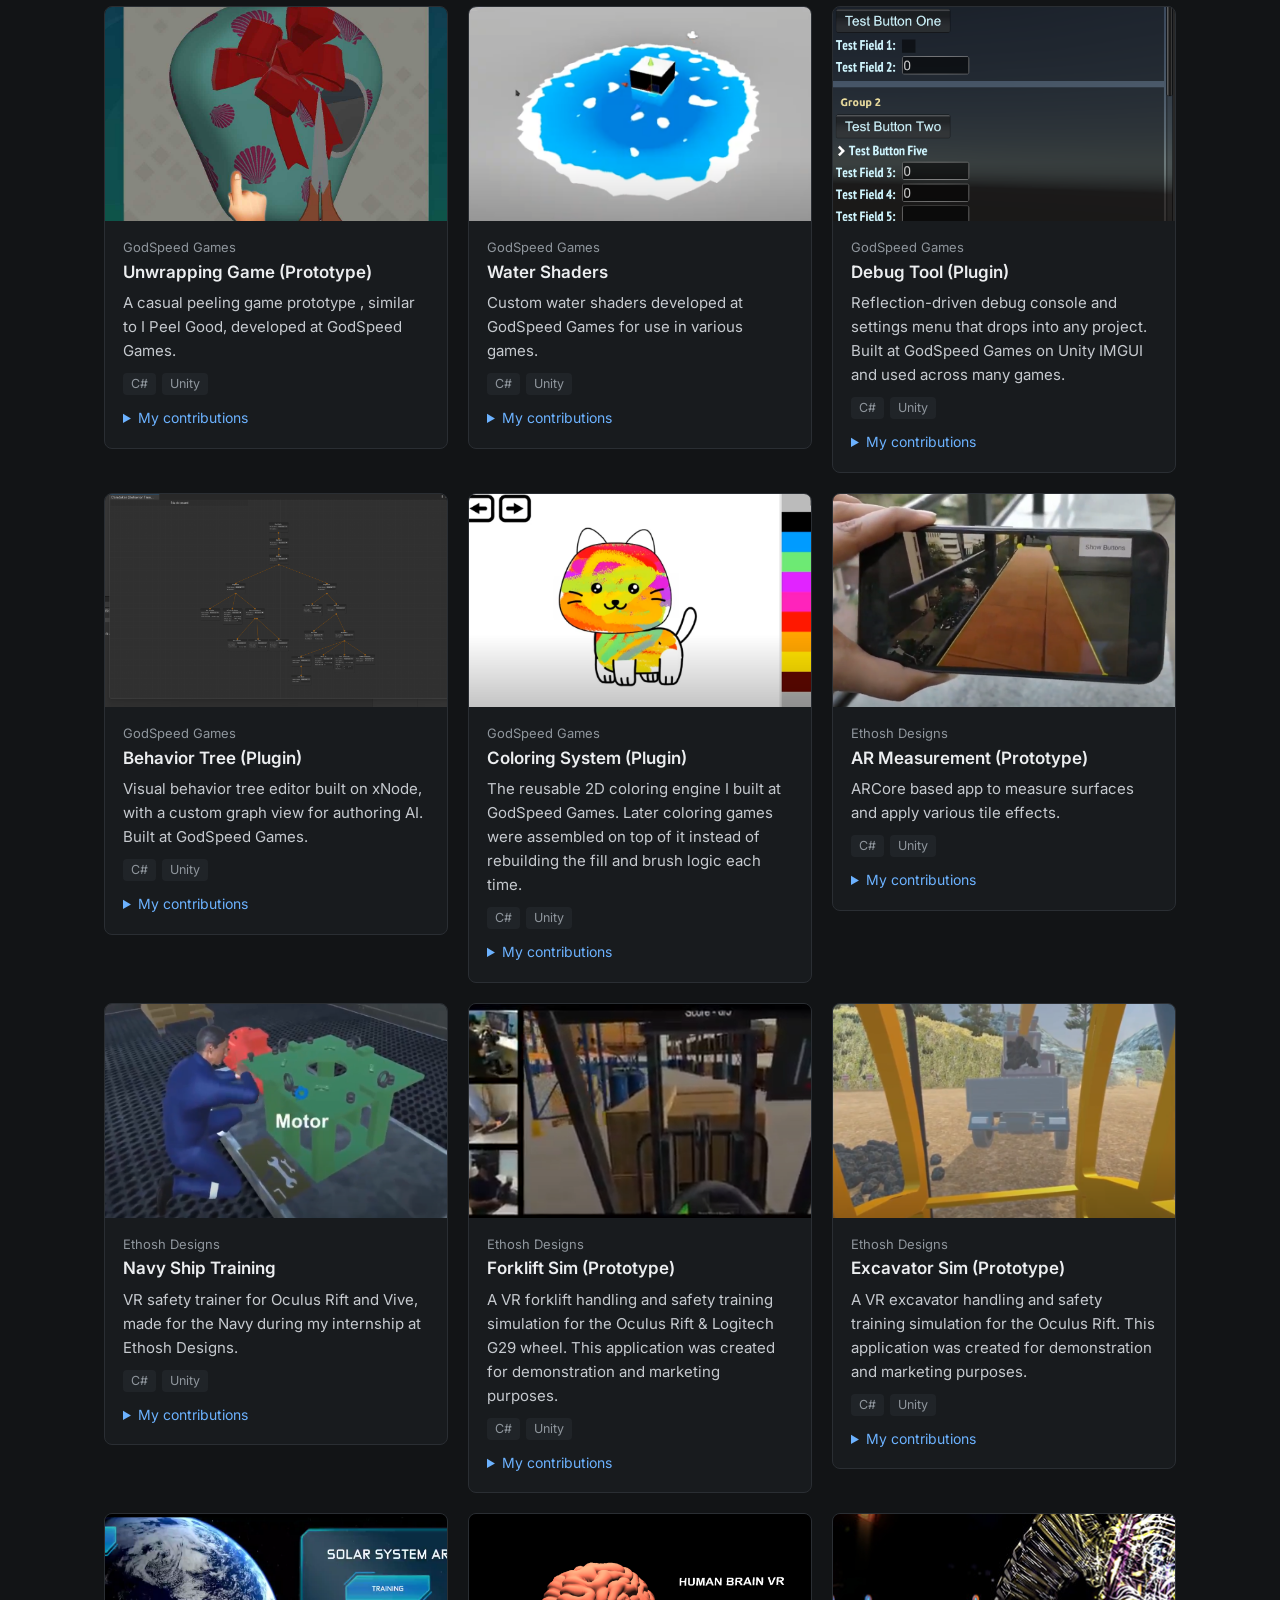
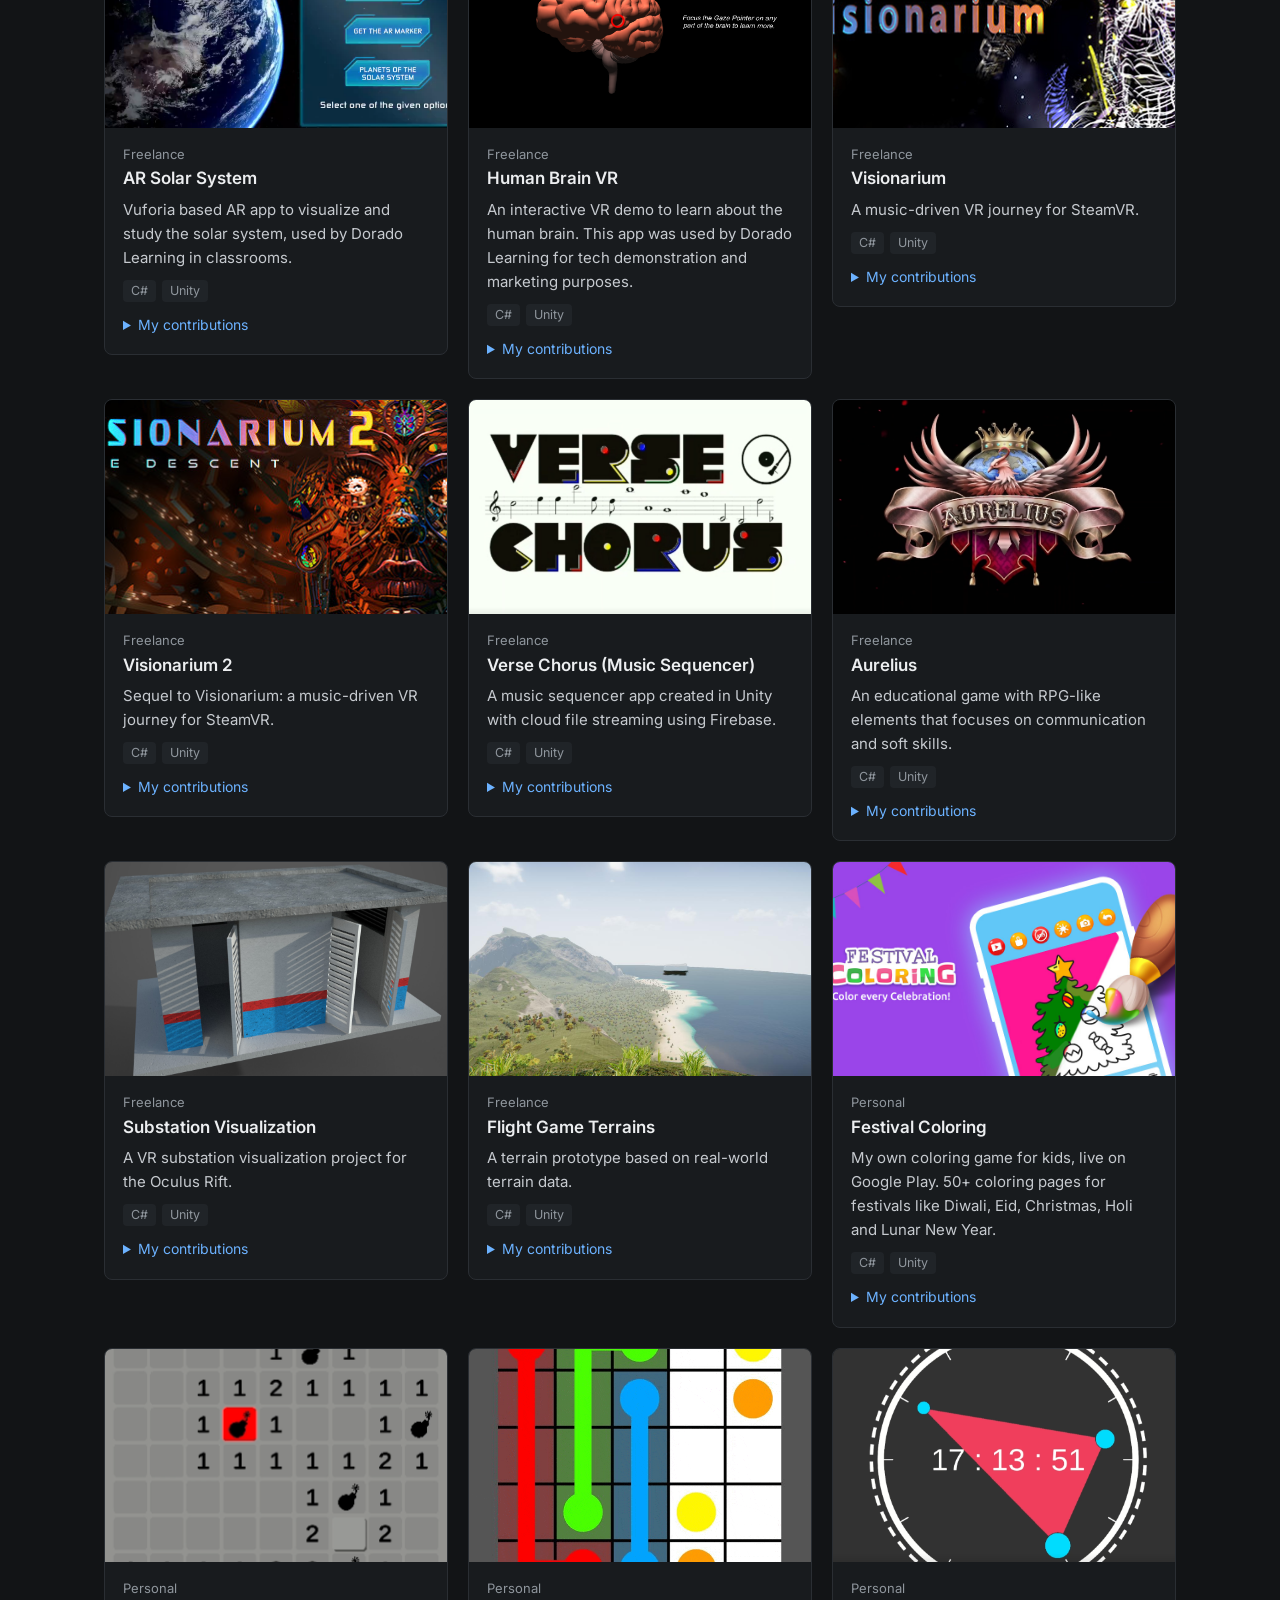
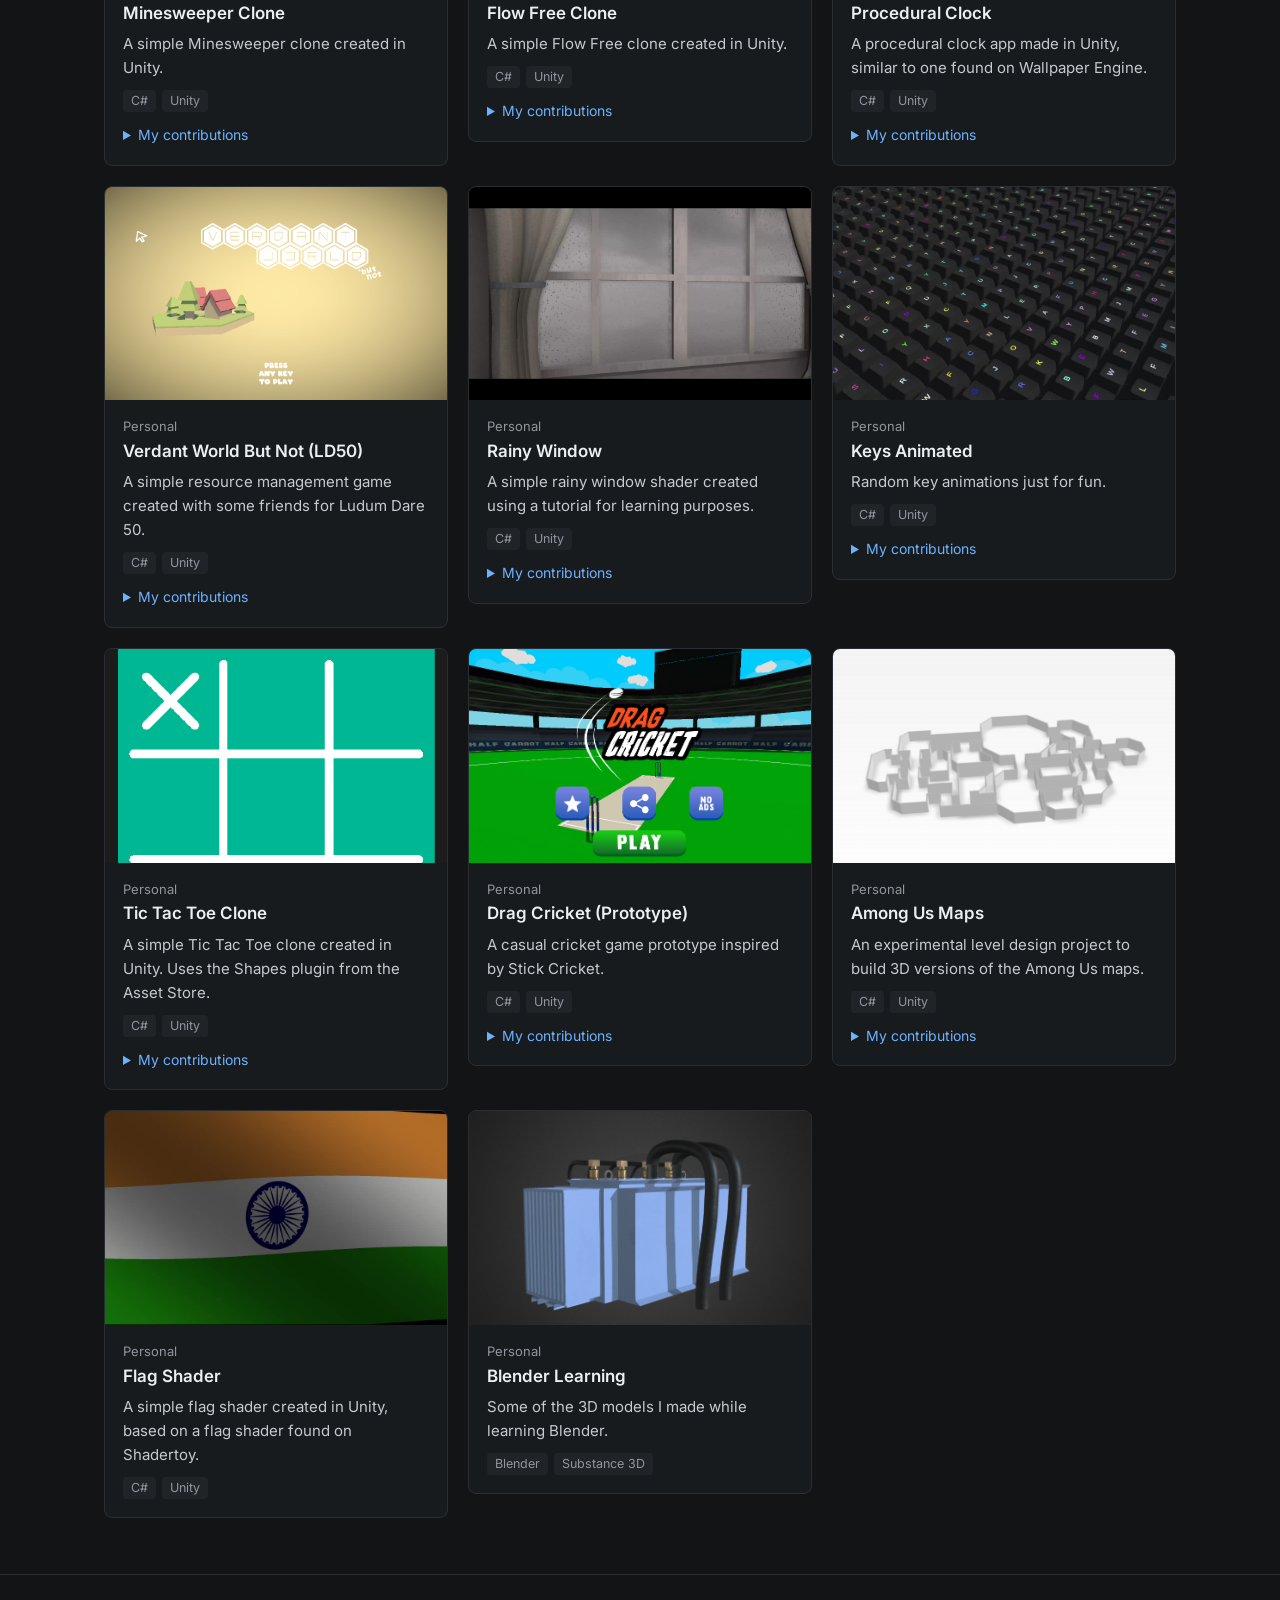
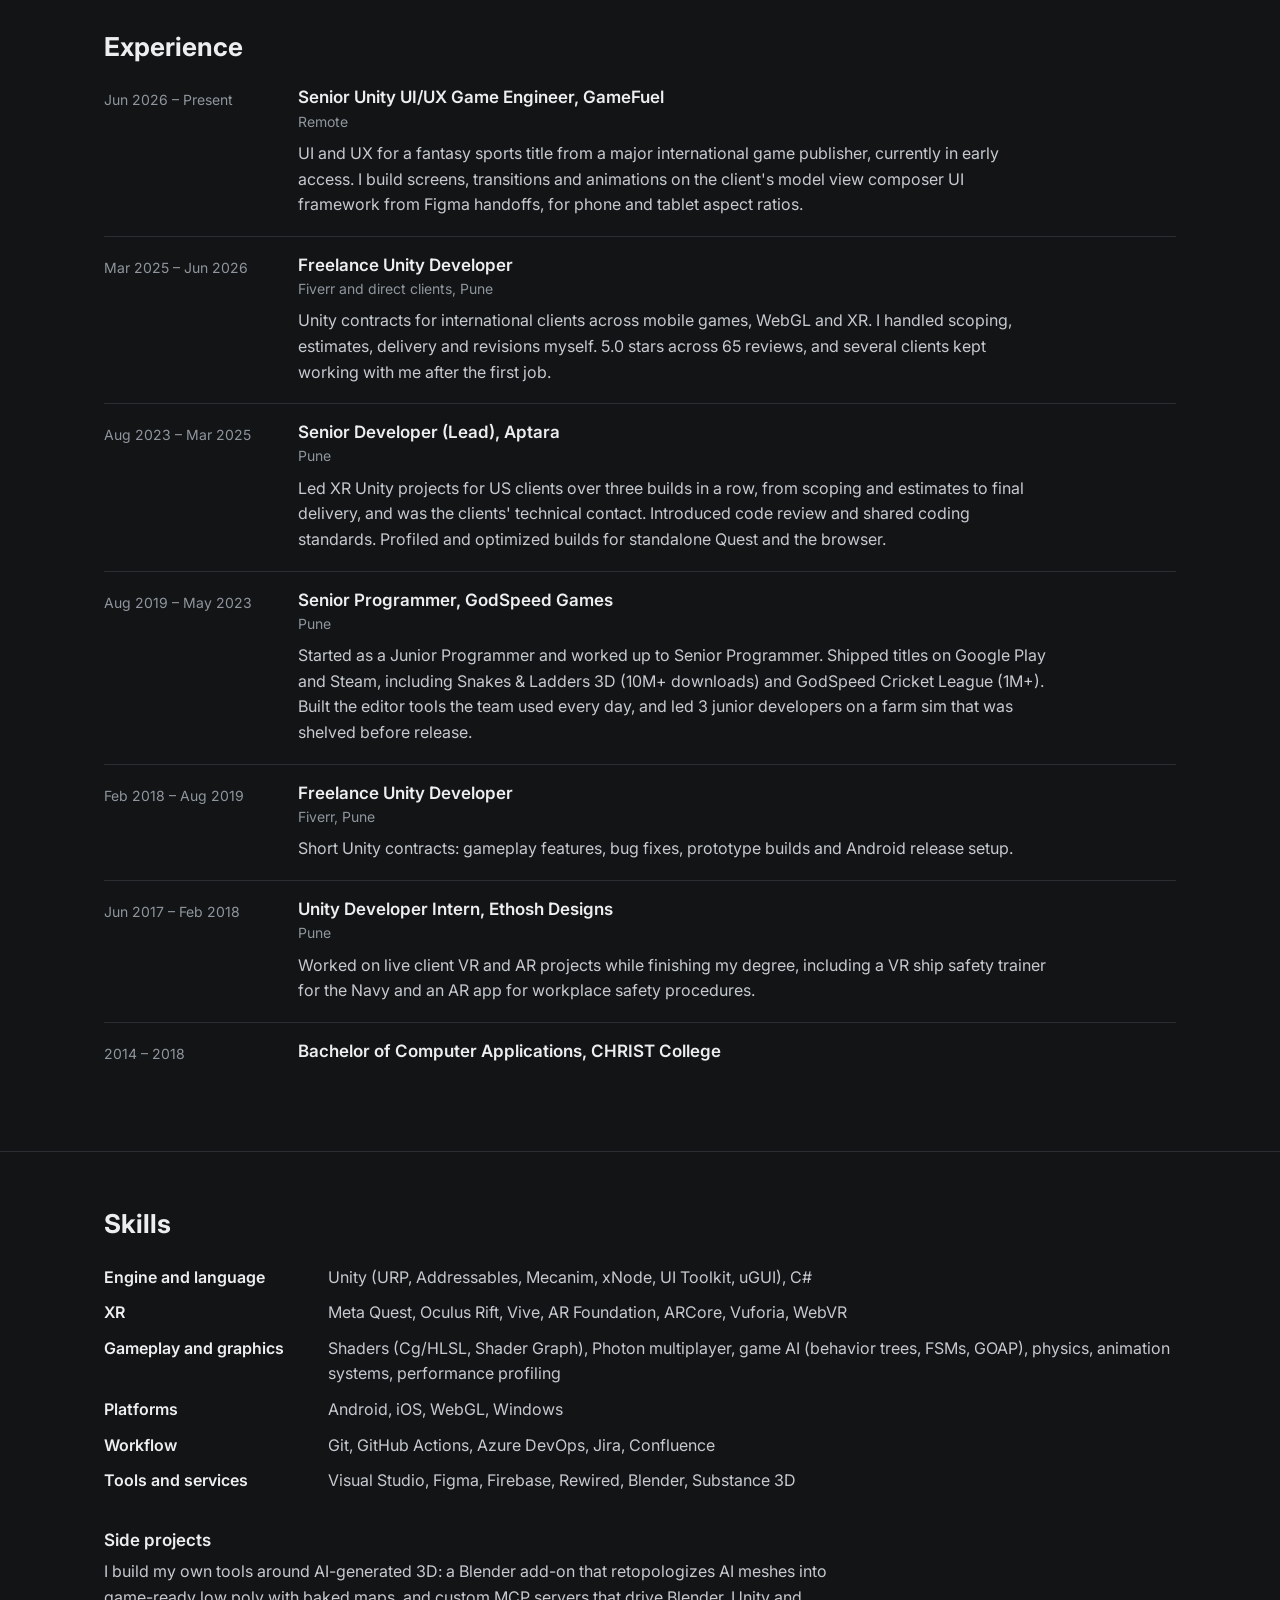
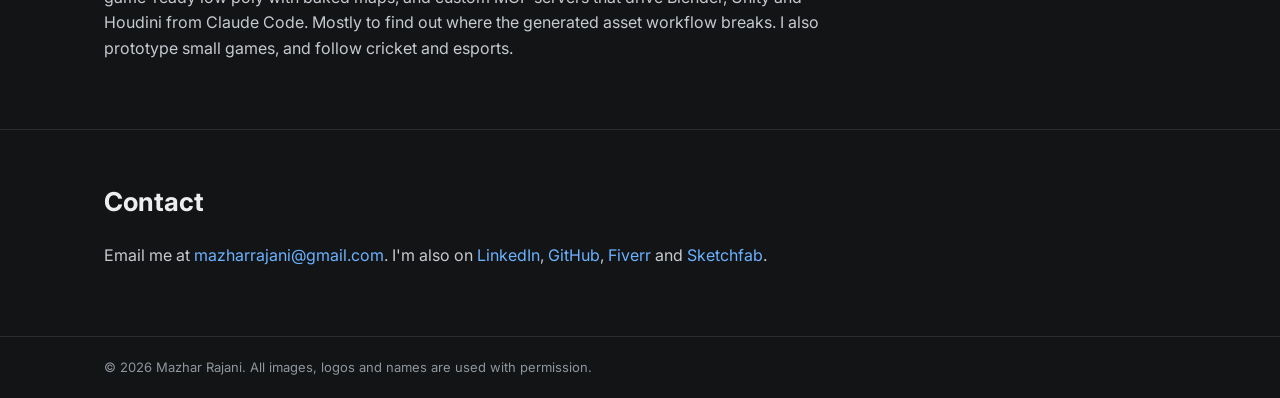
==== commit 0e85a735: "Add the year to the portfolio footer; ignore Claude outputs Co-Authored-By: Claude Opus 5.5 <noreply" ====
--- a/index.html
+++ b/index.html
@@ -1057,7 +1057,7 @@
 
     <footer class="site-footer">
         <div class="wrap">
-            <p>© Mazhar Rajani. All images, logos and names are used with permission.</p>
+            <p>© 2026 Mazhar Rajani. All images, logos and names are used with permission.</p>
         </div>
     </footer>
 
